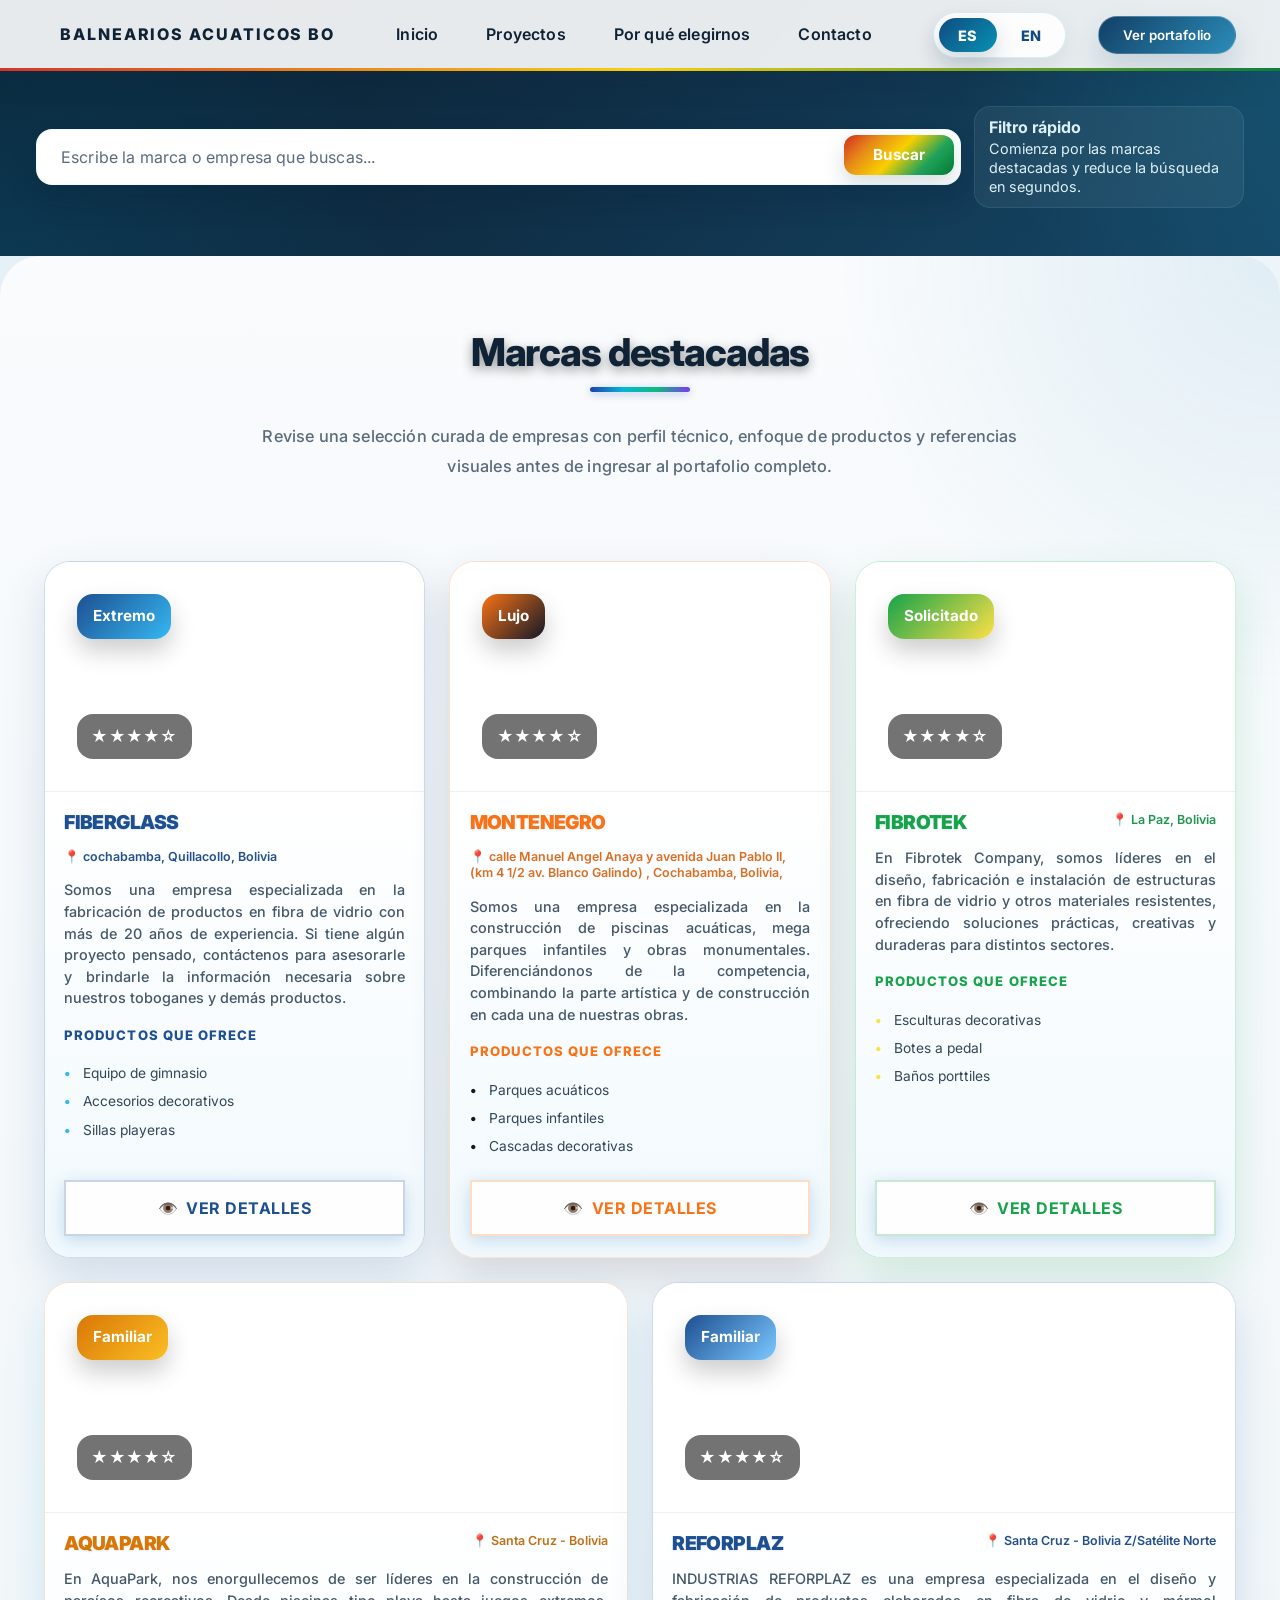
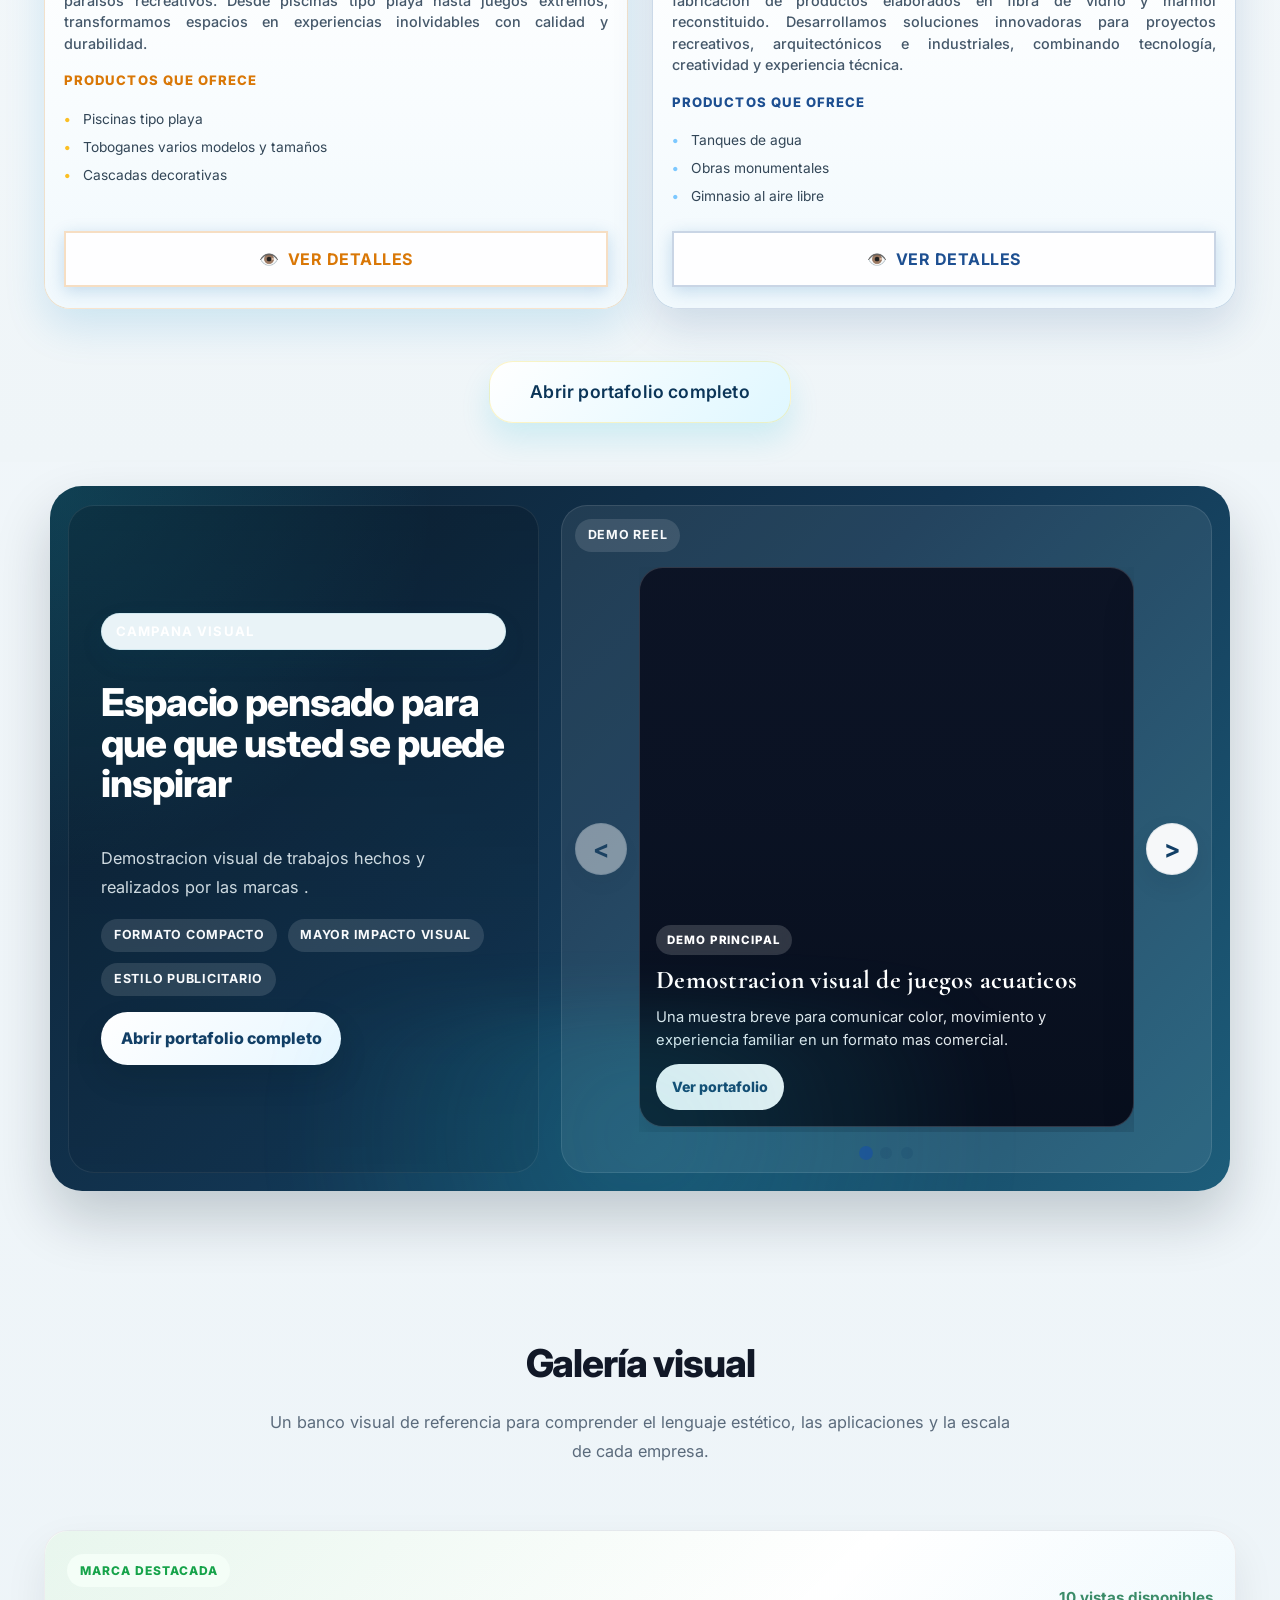
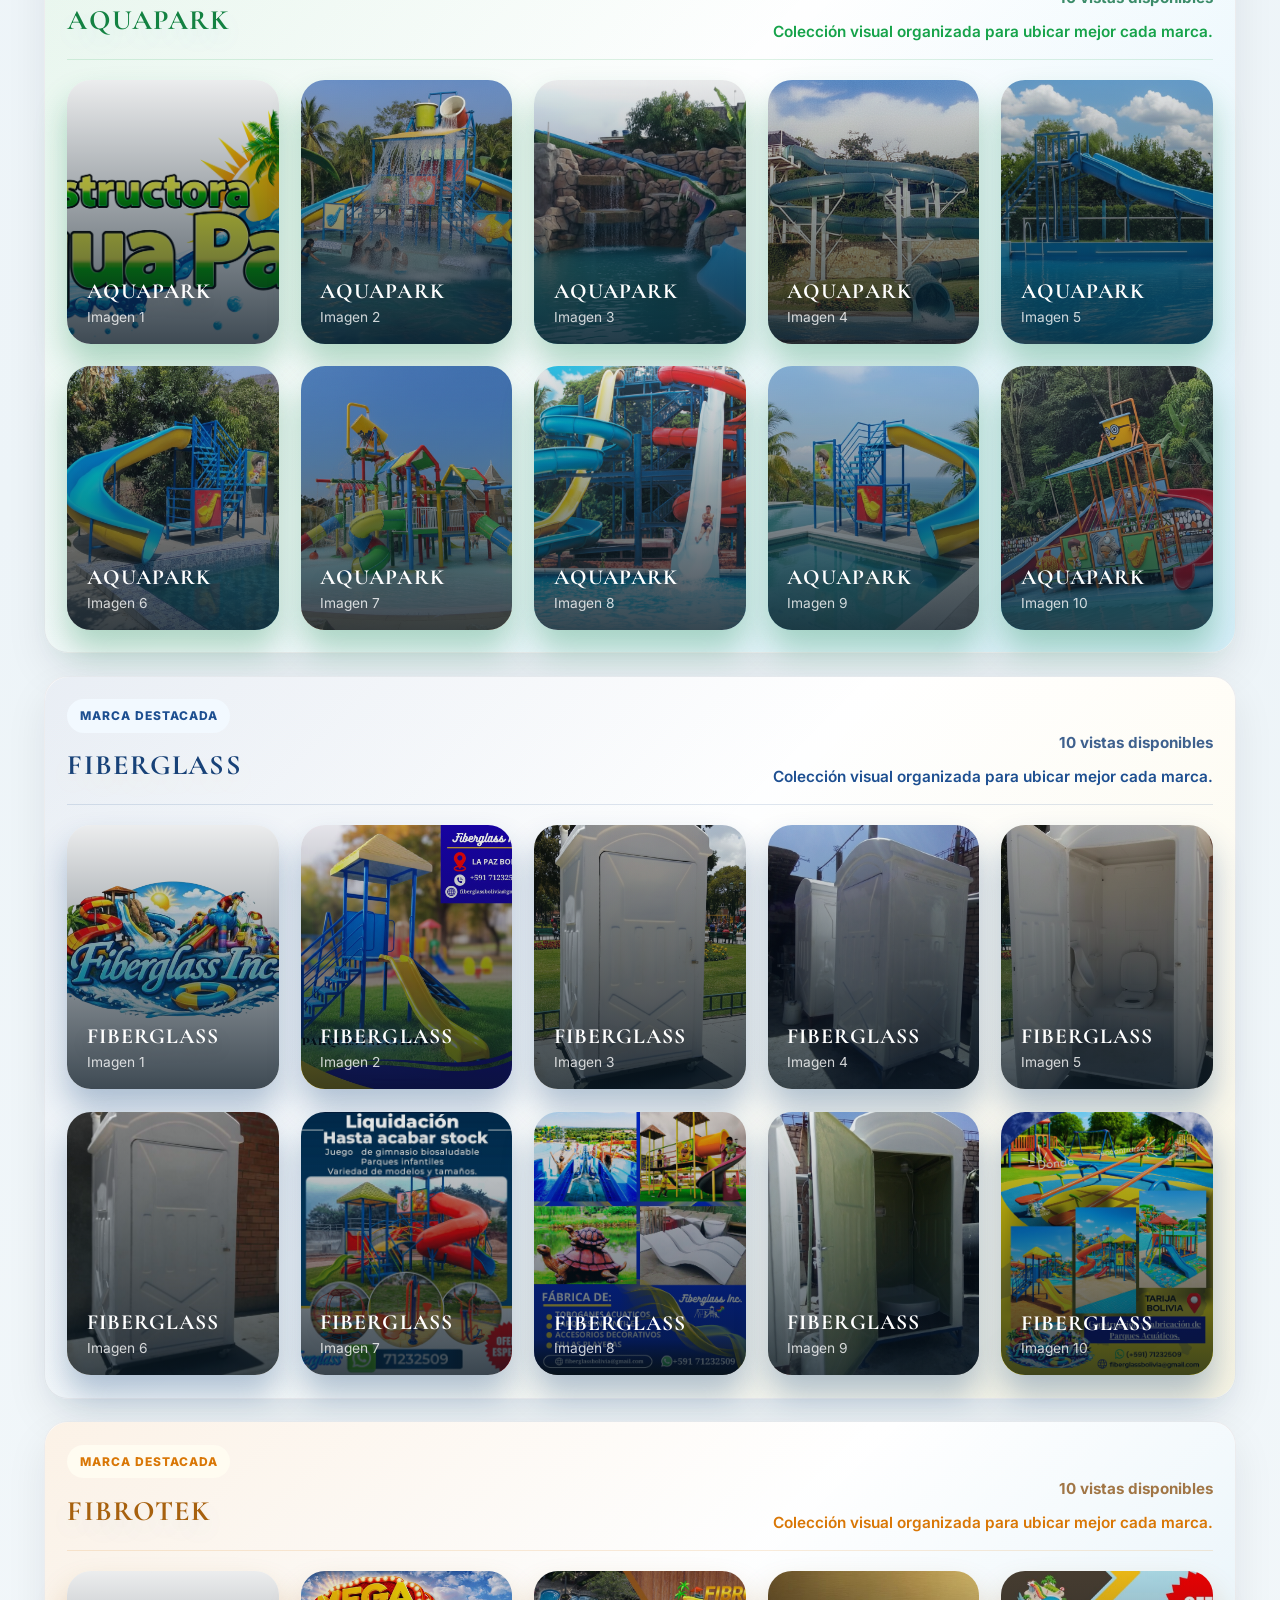
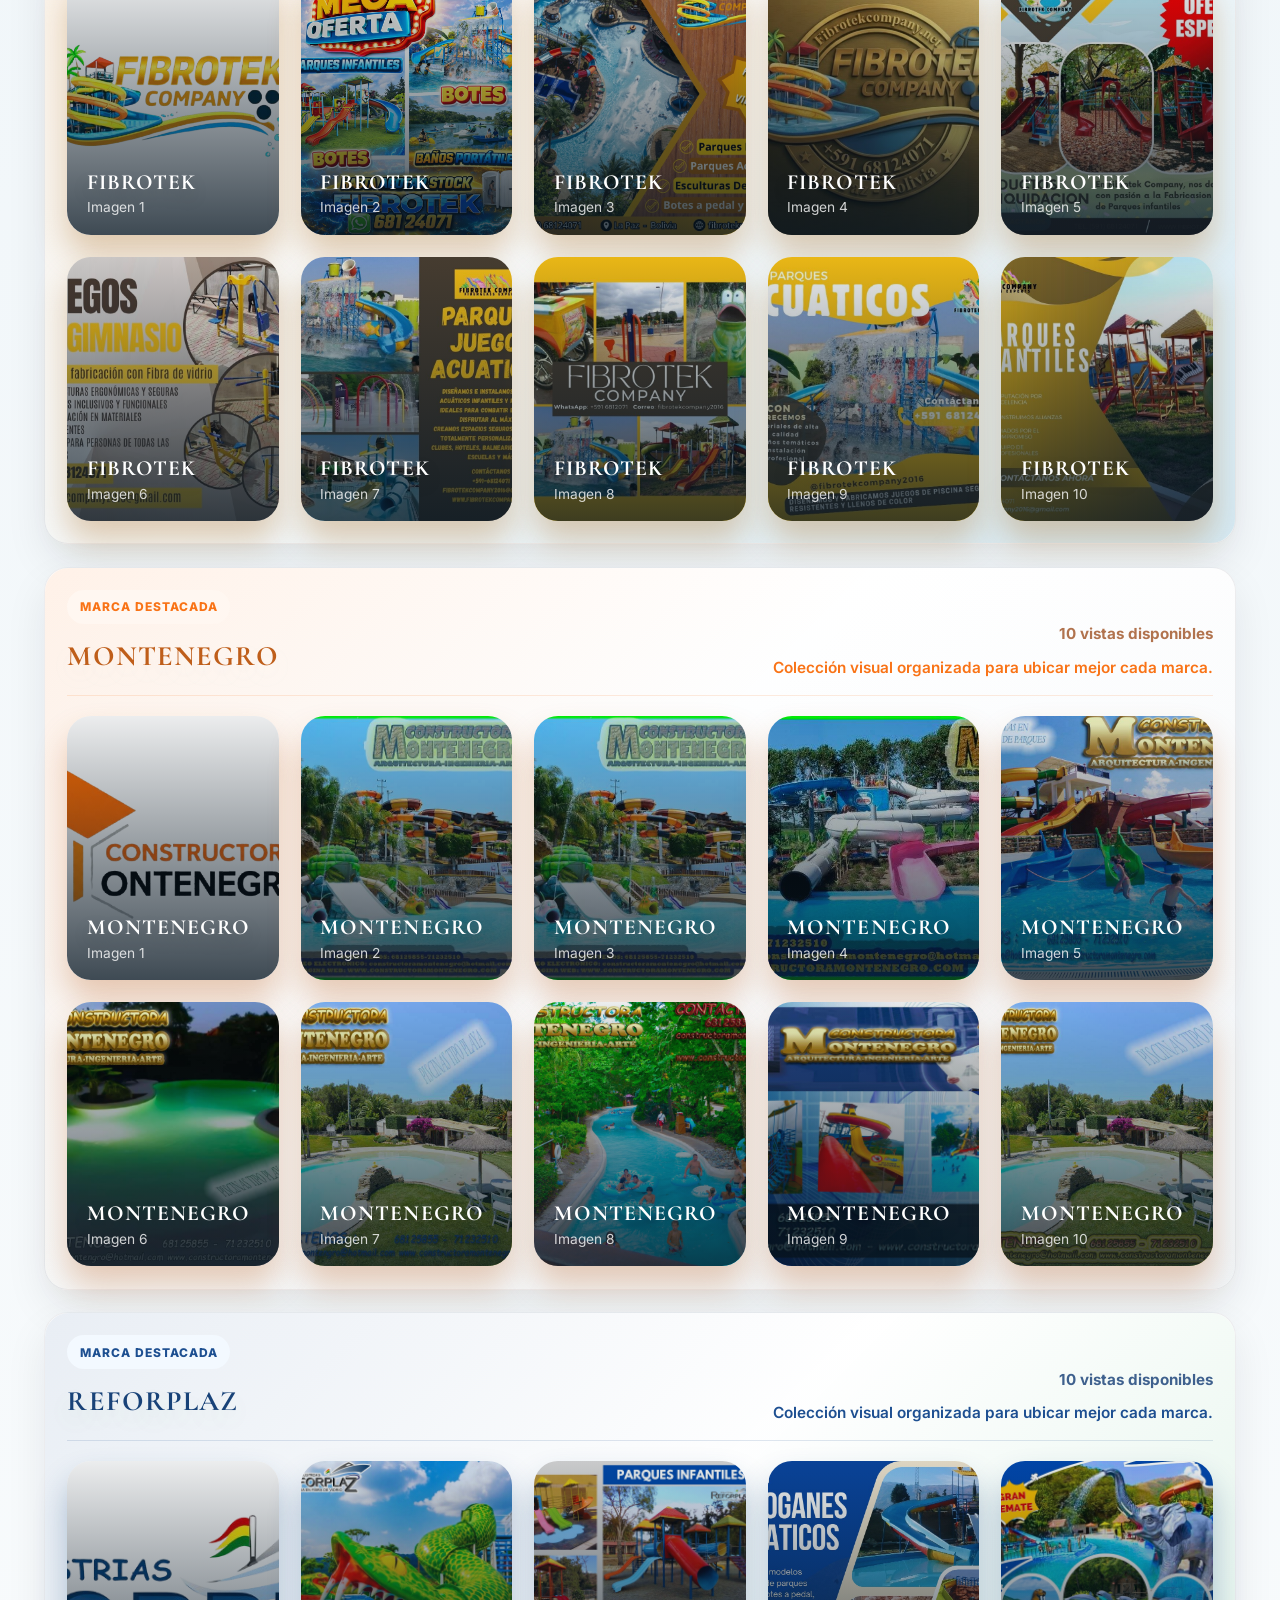
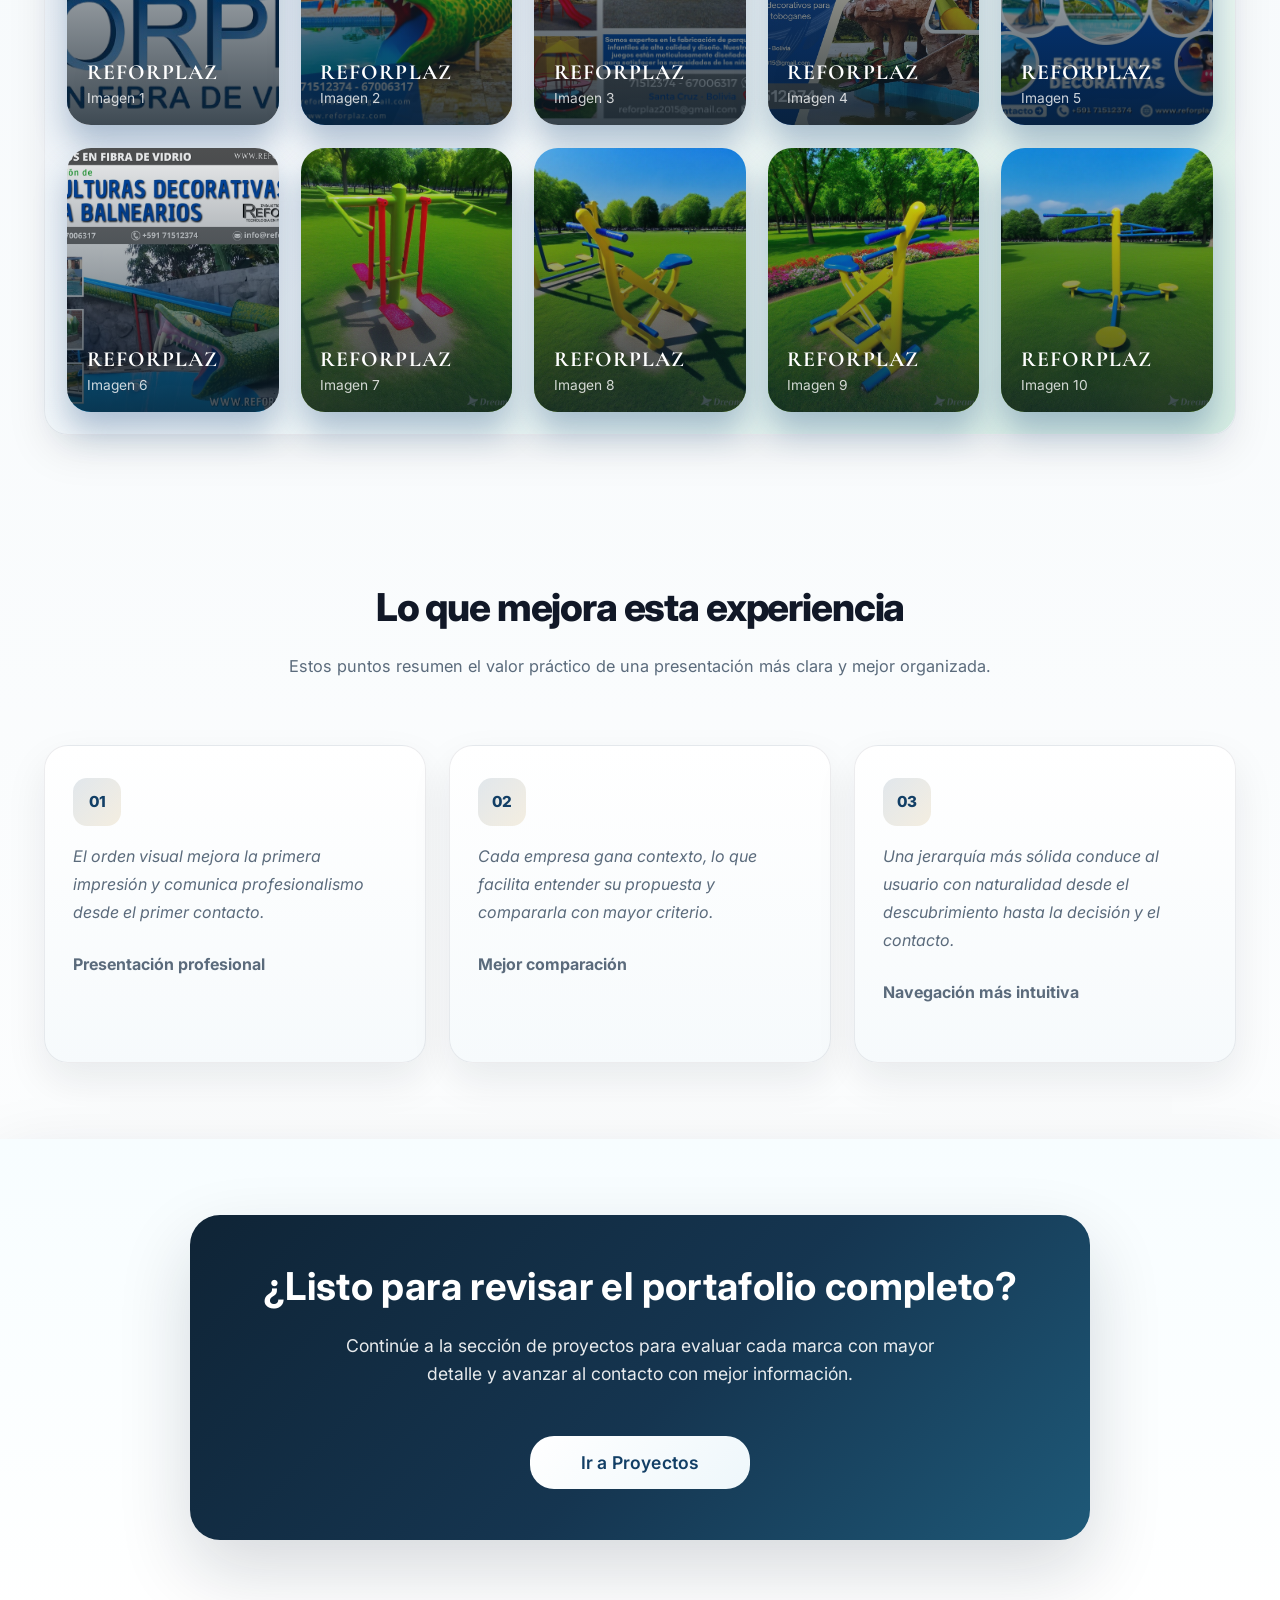
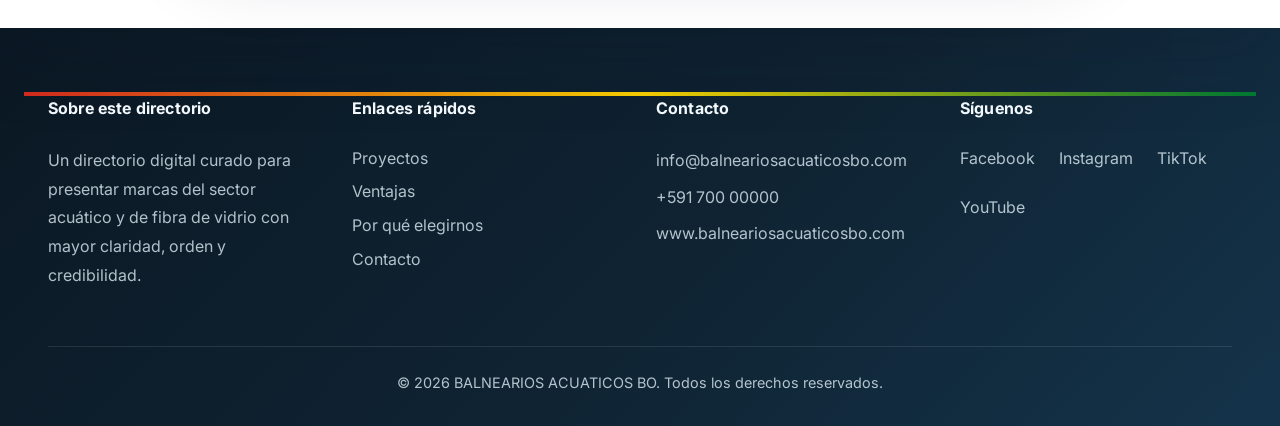
==== index.html @ 36d49a7e "first commit" ====
<!DOCTYPE html>
<html lang="es">
<head>
    <meta charset="UTF-8">
    <meta name="viewport" content="width=device-width, initial-scale=1.0">
    <meta name="description" content="Directorio profesional de marcas y proyectos del sector acuático y de fibra de vidrio en Bolivia.">
    <meta name="keywords" content="balnearios, fibra de vidrio, proyectos acuáticos, marcas, empresas, Bolivia">
    <meta property="og:title" content="BALNEARIOS ACUATICOS BO - Directorio de Marcas">
    <meta property="og:description" content="Una vitrina clara y profesional para revisar empresas, comparar especialidades y evaluar proyectos.">
    <title>BALNEARIOS ACUATICOS BO - Directorio de Marcas</title>
    <link rel="preconnect" href="https://fonts.googleapis.com">
    <link rel="preconnect" href="https://fonts.gstatic.com" crossorigin>
    <link href="https://fonts.googleapis.com/css2?family=Inter:wght@400;500;600;700;800&family=Cormorant+Garamond:wght@600;700&display=swap" rel="stylesheet">
    <link rel="stylesheet" href="css/styles.css">
</head>
<body class="home-page">
    <header class="navbar" id="navbar">
        <div class="container">
            <div class="navbar-content">
                <div class="logo">
                    <span class="logo-icon"></span>
                    <span class="logo-text">BALNEARIOS ACUATICOS BO</span>
                </div>

                <nav class="nav-menu" id="navMenu">
                    <a href="index.html" class="nav-link active" data-en="Home" data-es="Inicio">Inicio</a>
                    <a href="html/proyectos.html" class="nav-link" data-en="Projects" data-es="Proyectos">Proyectos</a>
                    <a href="html/por-que-visitar.html" class="nav-link" data-en="Why Choose Us" data-es="Por qué elegirnos">Por qué elegirnos</a>
                    <a href="html/contacto.html" class="nav-link" data-en="Contact" data-es="Contacto">Contacto</a>
                </nav>

                <div class="nav-actions">
                    <div class="language-selector language-selector-simple" id="languageSelector" aria-label="Selector de idioma">
                        <button class="lang-option active" type="button" data-lang="es" data-label="Español">ES</button>
                        <button class="lang-option" type="button" data-lang="en" data-label="English">EN</button>
                    </div>
                    <button class="btn-book-nav" data-nav-target="html/proyectos.html" data-en="View Portfolio" data-es="Ver portafolio">Ver portafolio</button>
                    <button class="hamburger" id="hamburger" aria-label="Abrir menú">
                        <span></span>
                        <span></span>
                        <span></span>
                    </button>
                </div>
            </div>
        </div>
    </header>

    <section class="hero hostinger-home-hero" id="home">
        <div class="container">
            <div class="hero-search-bar-wrap">
                <div class="search-container hero-search hero-search-main">
                    <div class="search-wrapper">
                        <input type="text" id="searchInput" class="search-input" placeholder="Escribe la marca o empresa que buscas..." data-en-placeholder="Search by brand or company..." data-es-placeholder="Escribe la marca o empresa que buscas...">
                        <button class="search-btn" id="searchBtn">Buscar</button>
                    </div>
                    <div class="search-suggestions" id="searchSuggestions"></div>
                </div>
                <div class="hero-search-side-note">
                    <strong data-en="Quick filter" data-es="Filtro rápido">Filtro rápido</strong>
                    <span data-en="Start from the featured brands and narrow the search in seconds." data-es="Comienza por las marcas destacadas y reduce la búsqueda en segundos.">Comienza por las marcas destacadas y reduce la búsqueda en segundos.</span>
                </div>
            </div>

            <div class="hero-stage">
                <div class="hero-stage-image" aria-hidden="true">
                    <img src="img/fondo2.png" alt="" class="hero-stage-photo">
                </div>
                <div class="hero-stage-overlay"></div>
                <div class="hero-stage-content">
                    <h1 class="hero-title" data-en="Leading brands for aquatic projects and fiberglass solutions" data-es="Marcas líderes para proyectos acuáticos y soluciones en fibra de vidrio">
                        Marcas líderes para proyectos acuáticos y soluciones en fibra de vidrio
                    </h1>

                    <div class="hero-buttons">
                        <button class="btn btn-primary" id="exploreBtn" data-en="Explore Featured Brands" data-es="Explorar marcas destacadas">Explorar marcas destacadas</button>
                        <a href="html/proyectos.html" class="btn btn-secondary hero-secondary-btn" data-en="View Full Portfolio" data-es="Ver portafolio completo">Ver portafolio completo</a>
                    </div>

                    <div class="hero-metrics">
                        <div class="hero-metric">
                            <span class="hero-metric-value">5</span>
                            <span class="hero-metric-label" data-en="Featured brands" data-es="Marcas destacadas">Marcas destacadas</span>
                        </div>
                        <div class="hero-metric">
                            <span class="hero-metric-value">30+</span>
                            <span class="hero-metric-label" data-en="Years of experience" data-es="Años de experiencia">Años de experiencia</span>
                        </div>
                        <div class="hero-metric">
                            <span class="hero-metric-value">40+</span>
                            <span class="hero-metric-label" data-en="Countries served" data-es="Países atendidos">Países atendidos</span>
                        </div>
                    </div>
                </div>
            </div>
        </div>
    </section>

    <section class="featured-brands-preview-section" id="brandPreview">
        <div class="container">
            <div class="featured-brands-title">
                <h3 data-en="Featured Brands" data-es="Marcas destacadas">Marcas destacadas</h3>
                <p class="featured-brands-subtitle" data-en="Review a curated selection of companies with technical profiles, product focus and visual references before entering the full portfolio." data-es="Revise una selección curada de empresas con perfil técnico, enfoque de productos y referencias visuales antes de ingresar al portafolio completo.">
                    Revise una selección curada de empresas con perfil técnico, enfoque de productos y referencias visuales antes de ingresar al portafolio completo.
                </p>
            </div>
            <div class="featured-brands-preview-grid" id="featuredBrandsPreview"></div>
            <div class="preview-cta-wrapper">
                <a href="html/proyectos.html" class="btn btn-primary btn-large" data-en="Open Full Portfolio" data-es="Abrir portafolio completo">Abrir portafolio completo</a>
            </div>
        </div>
    </section>

    <section class="home-transition-section">
        <div class="container">
            <div class="home-transition-card">
                <p class="section-kicker" data-en="Next step" data-es="Siguiente paso">Siguiente paso</p>
                <h2 class="section-title" data-en="The complete detail lives in the Projects section" data-es="El detalle completo está en la sección Proyectos">El detalle completo está en la sección Proyectos</h2>
                <p class="section-subtitle" data-en="The homepage offers a quick executive overview. For technical depth, product comparison and full visual review, continue to the complete projects section." data-es="La página de inicio ofrece una vista ejecutiva y rápida. Para profundizar en aspectos técnicos, comparar productos y revisar todo el material visual, continúe a la sección completa de proyectos.">
                    La página de inicio ofrece una vista ejecutiva y rápida. Para profundizar en aspectos técnicos, comparar productos y revisar todo el material visual, continúe a la sección completa de proyectos.
                </p>
                <a href="html/proyectos.html" class="btn btn-primary btn-large" data-en="Go to Projects" data-es="Ir a Proyectos">Ir a Proyectos</a>
            </div>
        </div>
    </section>

    

    <section class="gallery-section">
        <div class="container">
            <div class="section-header">
                <h2 class="section-title" data-en="Visual Gallery" data-es="Galería visual">Galería visual</h2>
                <p class="section-subtitle" data-en="A visual reference bank to understand the aesthetic language, applications and scale of each company." data-es="Un banco visual de referencia para comprender el lenguaje estético, las aplicaciones y la escala de cada empresa.">
                    Un banco visual de referencia para comprender el lenguaje estético, las aplicaciones y la escala de cada empresa.
                </p>
            </div>

            <div class="gallery-grid" id="galleryGrid"></div>
        </div>
    </section>

    <section class="testimonials">
        <div class="container">
            <div class="section-header">
                <h2 class="section-title" data-en="What this experience improves" data-es="Lo que mejora esta experiencia">Lo que mejora esta experiencia</h2>
                <p class="section-subtitle" data-en="These points summarize the practical value of a clearer and better organized presentation." data-es="Estos puntos resumen el valor práctico de una presentación más clara y mejor organizada.">
                    Estos puntos resumen el valor práctico de una presentación más clara y mejor organizada.
                </p>
            </div>

            <div class="testimonials-grid">
                <div class="testimonial-card">
                    <div class="rating">01</div>
                    <p data-en="The visual order improves first impressions and communicates professionalism from the first interaction." data-es="El orden visual mejora la primera impresión y comunica profesionalismo desde el primer contacto.">
                        El orden visual mejora la primera impresión y comunica profesionalismo desde el primer contacto.
                    </p>
                    <p class="testimonial-author" data-en="Professional presentation" data-es="Presentación profesional">Presentación profesional</p>
                </div>

                <div class="testimonial-card">
                    <div class="rating">02</div>
                    <p data-en="Each company gains context, making its offer easier to understand and compare." data-es="Cada empresa gana contexto, lo que facilita entender su propuesta y compararla con mayor criterio.">
                        Cada empresa gana contexto, lo que facilita entender su propuesta y compararla con mayor criterio.
                    </p>
                    <p class="testimonial-author" data-en="Better comparison" data-es="Mejor comparación">Mejor comparación</p>
                </div>

                <div class="testimonial-card">
                    <div class="rating">03</div>
                    <p data-en="A stronger hierarchy guides the user naturally from discovery to decision and contact." data-es="Una jerarquía más sólida conduce al usuario con naturalidad desde el descubrimiento hasta la decisión y el contacto.">
                        Una jerarquía más sólida conduce al usuario con naturalidad desde el descubrimiento hasta la decisión y el contacto.
                    </p>
                    <p class="testimonial-author" data-en="More intuitive navigation" data-es="Navegación más intuitiva">Navegación más intuitiva</p>
                </div>
            </div>
        </div>
    </section>

    <section class="cta-section">
        <div class="container">
            <div class="cta-content">
                <h2 data-en="Ready to review the full portfolio?" data-es="¿Listo para revisar el portafolio completo?">¿Listo para revisar el portafolio completo?</h2>
                <p data-en="Continue to the projects section to evaluate each brand in more detail and move toward contact with better information." data-es="Continúe a la sección de proyectos para evaluar cada marca con mayor detalle y avanzar al contacto con mejor información.">
                    Continúe a la sección de proyectos para evaluar cada marca con mayor detalle y avanzar al contacto con mejor información.
                </p>
                <button class="btn btn-large" id="ctaBookBtn" data-nav-target="html/proyectos.html" data-en="Go To Projects" data-es="Ir a Proyectos">Ir a Proyectos</button>
            </div>
        </div>
    </section>

    <footer class="footer" id="contact">
        <div class="container">
            <div class="footer-grid">
                <div class="footer-section">
                    <h4 class="footer-title" data-en="About This Directory" data-es="Sobre este directorio">Sobre este directorio</h4>
                    <p data-en="A curated digital directory focused on presenting aquatic and fiberglass brands with greater clarity, order and credibility." data-es="Un directorio digital curado para presentar marcas del sector acuático y de fibra de vidrio con mayor claridad, orden y credibilidad.">
                        Un directorio digital curado para presentar marcas del sector acuático y de fibra de vidrio con mayor claridad, orden y credibilidad.
                    </p>
                </div>

                <div class="footer-section">
                    <h4 class="footer-title" data-en="Quick Links" data-es="Enlaces rápidos">Enlaces rápidos</h4>
                    <ul class="footer-links">
                        <li><a href="html/proyectos.html">Proyectos</a></li>
                        <li><a href="#features">Ventajas</a></li>
                        <li><a href="html/por-que-visitar.html">Por qué elegirnos</a></li>
                        <li><a href="html/contacto.html">Contacto</a></li>
                    </ul>
                </div>

                <div class="footer-section">
                    <h4 class="footer-title" data-en="Contact" data-es="Contacto">Contacto</h4>
                    <p>info@balneariosacuaticosbo.com</p>
                    <p>+591 700 00000</p>
                    <p>www.balneariosacuaticosbo.com</p>
                </div>

                <div class="footer-section">
                    <h4 class="footer-title" data-en="Follow Us" data-es="Síguenos">Síguenos</h4>
                    <div class="social-links">
                        <a href="#" class="social-link">Facebook</a>
                        <a href="#" class="social-link">Instagram</a>
                        <a href="#" class="social-link">TikTok</a>
                        <a href="#" class="social-link">YouTube</a>
                    </div>
                </div>
            </div>

            <div class="footer-bottom">
                <p data-en="© 2026 BALNEARIOS ACUATICOS BO. All rights reserved." data-es="© 2026 BALNEARIOS ACUATICOS BO. Todos los derechos reservados.">© 2026 BALNEARIOS ACUATICOS BO. Todos los derechos reservados.</p>
            </div>
        </div>
    </footer>

    <div class="modal" id="parkModal">
        <div class="modal-content">
            <button class="modal-close" id="modalClose">&times;</button>
            <div class="modal-body" id="modalBody"></div>
        </div>
    </div>

    <div class="modal" id="bookingModal">
        <div class="modal-content modal-booking">
            <button class="modal-close" id="bookingClose">&times;</button>
            <div class="booking-form-wrapper">
                <h2 data-en="Book Your Adventure" data-es="Reserva Tu Visita">Reserva Tu Visita</h2>
                <form id="bookingForm" class="booking-form">
                    <div class="form-group">
                        <label data-en="Full Name" data-es="Nombre Completo">Nombre Completo</label>
                        <input type="text" id="guestName" required>
                    </div>

                    <div class="form-group">
                        <label data-en="Email" data-es="Correo Electrónico">Correo Electrónico</label>
                        <input type="email" id="guestEmail" required>
                    </div>

                    <div class="form-row">
                        <div class="form-group">
                            <label data-en="Date" data-es="Fecha">Fecha</label>
                            <input type="date" id="visitDate" required>
                        </div>

                        <div class="form-group">
                            <label data-en="Park" data-es="Proyectos">Proyectos</label>
                            <select id="parkSelect" required>
                                <option value="">Selecciona un proyecto</option>
                            </select>
                        </div>
                    </div>

                    <div class="form-row">
                        <div class="form-group">
                            <label data-en="Adults" data-es="Adultos">Adultos</label>
                            <input type="number" id="adultsCount" value="1" min="1" required>
                        </div>

                        <div class="form-group">
                            <label data-en="Children" data-es="Niños">Niños</label>
                            <input type="number" id="childrenCount" value="0" min="0" required>
                        </div>
                    </div>

                    <div class="form-group">
                        <label data-en="Package" data-es="Paquete">Paquete</label>
                        <select id="packageSelect" required>
                            <option value="standard">Estándar - $29.99</option>
                            <option value="premium">Premium - $49.99</option>
                            <option value="vip">VIP - $79.99</option>
                        </select>
                    </div>

                    <div class="booking-summary">
                        <p data-en="Estimated Total:" data-es="Total Estimado:">Total Estimado:</p>
                        <p class="total-price" id="totalPrice">$0.00</p>
                    </div>

                    <button type="submit" class="btn btn-primary btn-full" data-en="Confirm Booking" data-es="Confirmar Reserva">
                        Confirmar Reserva
                    </button>
                </form>
            </div>
        </div>
    </div>

    <div class="modal" id="imageModal">
        <div class="modal-image-content">
            <button class="modal-close" id="imageClose">&times;</button>
            <img id="modalImage" src="" alt="">
            <div class="image-nav">
                <button class="image-prev" id="imagePrev">&lt;</button>
                <button class="image-next" id="imageNext">&gt;</button>
            </div>
        </div>
    </div>

    <div class="modal" id="successModal">
        <div class="modal-content modal-success">
            <div class="success-icon">OK</div>
            <h2 data-en="Booking Confirmed!" data-es="¡Reserva Confirmada!">¡Reserva Confirmada!</h2>
            <p data-en="Check your email for confirmation details. Your adventure awaits!" data-es="Verifica tu correo para los detalles. Tu aventura te espera.">
                Verifica tu correo para los detalles. Tu aventura te espera.
            </p>
            <button class="btn btn-primary" id="successClose" data-en="Close" data-es="Cerrar">Cerrar</button>
        </div>
    </div>

    <script src="js/script.js"></script>
</body>
</html>
---- css/styles.css ----
/* ============================================
   PREMIUMAQUA - PROFESSIONAL WATER PARKS
   Elegant, International, Modern Design
   ============================================ */

/* Reset and Base Variables */
* {
    margin: 0;
    padding: 0;
    box-sizing: border-box;
}

:root {
    --font-body: 'Manrope', -apple-system, BlinkMacSystemFont, 'Segoe UI', sans-serif;
    --font-display: 'Cormorant Garamond', Georgia, serif;
    --font-ui: 'Manrope', -apple-system, BlinkMacSystemFont, 'Segoe UI', sans-serif;

    /* Primary Colors - Harmonious & Vibrant Aquatic Theme */
    --color-primary: #1e40af;       /* Deep Ocean Blue */
    --color-secondary: #06b6d4;     /* Bright Turquoise */
    --color-accent: #0891b2;        /* Ocean Teal */
    --color-coral: #f59e0b;         /* Warm Coral */
    --color-gold: #fbbf24;          /* Sunny Gold */
    --color-emerald: #10b981;       /* Sea Green */
    --color-purple: #7c3aed;        /* Ocean Purple */
    --color-pink: #ec4899;          /* Coral Pink */
    --color-teal: #14b8a6;          /* Aqua Teal */
    --color-orange: #ea580c;        /* Vibrant Orange */
    --color-indigo: #4338ca;        /* Deep Indigo */
    --color-lime: #65a30d;          /* Fresh Lime */
    
    /* Neutral Colors */
    --color-dark: #0f172a;
    --color-light: #1a2f44;
    --color-text: #1e293b;
    --color-text-light: #64748b;
    --color-border: #305280;
    --color-white: #ffffff;
    
    /* Neutral Colors */
    --color-dark: #0f172a;
    --color-light: #5582af;
    --color-text: #1e293b;
    --color-text-light: #64748b;
    --color-border: #e2e8f0;
    --color-white: #ffffff;
    
    /* Neutral Colors */
    --color-dark: #0a1428;
    --color-light: #fefefe;
    --color-text: #1a1a1a;
    --color-text-light: #6c757d;
    --color-border: #e0e0e0;
    --color-white: #ffffff;
    
    /* Neutral Colors */
    --color-dark: #0a1428;
    --color-light: #f8f9fa;
    --color-text: #857c7c;
    --color-text-light: #6c757d;
    --color-border: #e0e0e0;
    --color-white: #ffffff;
    
    /* Spacing */
    --spacing-xs: 0.5rem;
    --spacing-sm: 1rem;
    --spacing-md: 1.5rem;
    --spacing-lg: 2rem;
    --spacing-xl: 3rem;
    --spacing-2xl: 4rem;
    --spacing-3xl: 5rem;
    --spacing-4xl: 6rem;
    
    /* Transitions */
    --transition-fast: 0.2s ease;
    --transition-base: 0.3s ease;
    --transition-slow: 0.5s ease;
    
    /* Shadows */
    --shadow-sm: 0 2px 8px rgba(0, 0, 0, 0.08);
    --shadow-md: 0 4px 16px rgba(0, 0, 0, 0.12);
    --shadow-lg: 0 8px 32px rgba(0, 0, 0, 0.15);
    --shadow-xl: 0 12px 48px rgba(0, 0, 0, 0.18);
    
    /* Border Radius */
    --radius-sm: 6px;
    --radius-md: 12px;
    --radius-lg: 16px;
}

html {
    scroll-behavior: smooth;
}

body {
    font-family: var(--font-body);
    background-color: var(--color-white);
    color: var(--color-text);
    line-height: 1.6;
    overflow-x: hidden;
}

/* ============================================
   UTILITY CLASSES
   ============================================ */

.container {
    max-width: 1200px;
    margin: 0 auto;
    padding: 0 var(--spacing-md);
}

.section-header {
    text-align: center;
    margin-bottom: var(--spacing-2xl);
}

.section-title {
    font-family: var(--font-display);
    font-size: 2.5rem;
    font-weight: 700;
    background: linear-gradient(135deg, #1e40af, #06b6d4, #10b981);
    -webkit-background-clip: text;
    -webkit-text-fill-color: transparent;
    background-clip: text;
    margin-bottom: var(--spacing-md);
    letter-spacing: -0.5px;
}

.section-subtitle {
    font-size: 1.1rem;
    color: var(--color-text-light);
    max-width: 600px;
    margin: 0 auto;
}

/* Button Styles */
.btn {
    display: inline-block;
    padding: var(--spacing-sm) var(--spacing-lg);
    border: none;
    border-radius: var(--radius-md);
    font-family: inherit;
    font-size: 1rem;
    font-weight: 600;
    cursor: pointer;
    transition: all var(--transition-base);
    text-decoration: none;
    text-align: center;
    letter-spacing: 0.3px;
}

.btn-primary {
    background: linear-gradient(135deg, var(--brand-primary, var(--color-primary)) 0%, var(--brand-secondary, var(--color-secondary)) 100%);
    color: var(--color-white);
    box-shadow: 0 4px 16px rgba(30, 64, 175, 0.3);
    padding: 0.75rem 1.5rem;
    transition: all 0.4s cubic-bezier(0.4, 0, 0.2, 1);
    position: relative;
    overflow: hidden;
}

.btn-primary::after {
    content: '';
    position: absolute;
    top: 50%;
    left: 50%;
    width: 0;
    height: 0;
    border-radius: 50%;
    background: rgba(255, 255, 255, 0.1);
    transform: translate(-50%, -50%);
    transition: width 0.6s, height 0.6s;
}

.btn-primary:hover::after {
    width: 300px;
    height: 300px;
}

.btn-primary:hover {
    transform: translateY(-4px) scale(1.02);
    box-shadow: 0 12px 32px rgba(30, 64, 175, 0.4);
}

.btn-secondary {
    background: var(--color-white);
    color: var(--color-primary);
    border: 2px solid var(--color-primary);
}

.btn-secondary:hover {
    background: var(--color-primary);
    color: var(--color-white);
}

.btn-full {
    width: 100%;
}

.btn-large {
    padding: 1rem 2.5rem;
    font-size: 1.1rem;
}

/* ============================================
   NAVBAR
   ============================================ */

.navbar {
    position: fixed;
    top: 0;
    left: 0;
    right: 0;
    background: linear-gradient(90deg, #ffffff 0%, #f0f9ff 50%, #ffffff 100%);
    box-shadow: 0 2px 12px rgba(30, 64, 175, 0.12), 0 0 40px rgba(6, 182, 212, 0.08);
    z-index: 1000;
    transition: all var(--transition-base);
    border-bottom: 2px solid rgba(6, 182, 212, 0.2);
}

.navbar.scrolled {
    box-shadow: 0 4px 16px rgba(30, 64, 175, 0.15), 0 0 40px rgba(6, 182, 212, 0.12);
    background: linear-gradient(90deg, #ffffff 0%, #e8f7ff 50%, #ffffff 100%);
}

.container {
    max-width: 1400px;
}

.navbar-content {
    display: flex;
    align-items: center;
    justify-content: space-between;
    padding: var(--spacing-sm) 0;
    height: 70px;
}

.logo {
    display: flex;
    align-items: center;
    gap: var(--spacing-sm);
    cursor: pointer;
    transition: transform var(--transition-base);
}

.logo:hover {
    transform: scale(1.05);
}

.logo-icon {
    font-size: 2rem;
}

.logo-text {
    font-family: 'Playfair Display', serif;
    font-size: 1.5rem;
    font-weight: 700;
    background: linear-gradient(135deg, var(--color-primary), var(--color-secondary), var(--color-coral));
    -webkit-background-clip: text;
    -webkit-text-fill-color: transparent;
    background-clip: text;
    letter-spacing: -0.5px;
}

.nav-menu {
    display: flex;
    gap: var(--spacing-xl);
    align-items: center;
}

.nav-projects-dropdown {
    position: relative;
}

.nav-link {
    color: var(--color-text);
    text-decoration: none;
    font-weight: 500;
    transition: all var(--transition-base);
    position: relative;
}

.nav-link:after {
    content: '';
    position: absolute;
    bottom: -4px;
    left: 0;
    width: 0;
    height: 2px;
    background: linear-gradient(90deg, var(--color-primary), var(--color-secondary));
    transition: width var(--transition-base);
}

.nav-link:hover {
    color: var(--color-primary);
}

.nav-link:hover:after {
    width: 100%;
}

.nav-projects-toggle {
    border: 0;
    background: transparent;
    cursor: pointer;
    font: inherit;
}

.nav-projects-menu {
    position: absolute;
    top: calc(100% + 18px);
    left: 50%;
    z-index: 1200;
    width: min(1120px, calc(100vw - 48px));
    opacity: 0;
    visibility: hidden;
    pointer-events: none;
    transform: translateX(-50%) translateY(10px);
    transition: opacity 0.2s ease, transform 0.2s ease, visibility 0.2s ease;
}

.nav-projects-dropdown.open .nav-projects-menu {
    opacity: 1;
    visibility: visible;
    pointer-events: auto;
    transform: translateX(-50%) translateY(0);
}

.nav-actions {
    display: flex;
    align-items: center;
    gap: var(--spacing-lg);
}

.language-selector {
    position: relative;
}

.language-toggle {
    display: flex;
    align-items: center;
    gap: 0.5rem;
    background: var(--color-light);
    border: 1px solid var(--color-border);
    padding: 0.6rem 1rem;
    border-radius: var(--radius-md);
    cursor: pointer;
    font-weight: 600;
    font-size: 0.9rem;
    color: var(--color-primary);
    transition: all var(--transition-base);
    min-width: 110px;
    justify-content: space-between;
}

.language-toggle:hover {
    background: var(--color-white);
    border-color: var(--color-primary);
    box-shadow: var(--shadow-sm);
}

.language-toggle.active {
    background: var(--color-white);
    border-color: var(--color-secondary);
    box-shadow: 0 0 0 2px rgba(0, 168, 232, 0.1);
}

.lang-icon {
    font-size: 1.1rem;
}

.lang-label {
    font-weight: 700;
    min-width: 35px;
}

.lang-arrow {
    font-size: 0.7rem;
    transition: transform var(--transition-base);
}

.language-toggle.active .lang-arrow {
    transform: rotate(180deg);
}

/* Language Menu Dropdown */
.language-menu {
    position: absolute;
    top: 100%;
    right: 0;
    background: var(--color-white);
    border: 1px solid var(--color-border);
    border-radius: var(--radius-md);
    margin-top: 8px;
    box-shadow: var(--shadow-lg);
    min-width: 200px;
    z-index: 1000;
    display: none;
    flex-direction: column;
    overflow: hidden;
    animation: slideDownMenu var(--transition-base);
}

.language-menu.active {
    display: flex;
}

@keyframes slideDownMenu {
    from {
        opacity: 0;
        transform: translateY(-8px);
    }
    to {
        opacity: 1;
        transform: translateY(0);
    }
}

.lang-option {
    display: flex;
    align-items: center;
    gap: 0.75rem;
    padding: 0.75rem 1.25rem;
    border: none;
    background: transparent;
    cursor: pointer;
    text-align: left;
    transition: all var(--transition-base);
    font-family: inherit;
    font-size: 0.95rem;
}

.lang-option:hover {
    background: var(--color-light);
    padding-left: 1.5rem;
}

.lang-option.active {
    background: rgba(0, 97, 168, 0.08);
    color: var(--color-primary);
    font-weight: 600;
    border-left: 3px solid var(--color-primary);
    padding-left: 1.15rem;
}

.flag {
    font-size: 1.2rem;
    flex-shrink: 0;
}

.lang-name {
    flex: 1;
}

.btn-book-nav {
    background: linear-gradient(135deg, var(--color-primary), var(--color-secondary));
    color: var(--color-white);
    padding: 0.6rem 1.5rem;
    border: none;
    border-radius: var(--radius-md);
    font-weight: 600;
    cursor: pointer;
    transition: all var(--transition-base);
    box-shadow: 0 2px 8px rgba(0, 97, 168, 0.2);
}

.btn-book-nav:hover {
    transform: translateY(-2px);
    box-shadow: 0 4px 16px rgba(0, 97, 168, 0.3);
}

.hamburger {
    display: none;
    flex-direction: column;
    gap: 5px;
    background: none;
    border: none;
    cursor: pointer;
}

.hamburger span {
    width: 25px;
    height: 2px;
    background: var(--color-text);
    transition: all var(--transition-base);
}

/* ============================================
   HERO SECTION
   ============================================ */

.hero {
    padding: 100px var(--spacing-md) var(--spacing-2xl);
    background: linear-gradient(135deg, #ffffff 0%, #f0f9ff 25%, #e8f4ff 50%, #f0f0ff 75%, #ffe8f0 100%);
    position: relative;
    overflow: hidden;
    margin-top: 70px;
    border-bottom: 3px solid transparent;
    border-image: linear-gradient(90deg, #1e40af, #06b6d4, #10b981, #7c3aed, #f59e0b) 1;
}

.hero-background {
    position: absolute;
    top: 0;
    left: 0;
    right: 0;
    bottom: 0;
    opacity: 0.1;
    z-index: 0;
}

.wave {
    position: absolute;
    width: 100%;
    height: 100%;
    background: url('data:img/aquapark.jpg" viewBox="0 0 1200 120"><path d="M0,50 Q300,10 600,50 T1200,50 L1200,120 L0,120 Z" fill="url(%23grad)"/></svg>');
    animation: wave 20s linear infinite;
}

@keyframes wave {
    0% { transform: translateX(0); }
    100% { transform: translateX(100%); }
}

.hero .container {
    position: relative;
    z-index: 1;
}

.hero-content {
    max-width: 700px;
}

.hero-subtitle {
    color: var(--color-secondary);
    font-size: 0.95rem;
    font-weight: 600;
    letter-spacing: 1px;
    text-transform: uppercase;
    margin-bottom: var(--spacing-md);
}

.hero-title {
    font-family: 'Playfair Display', serif;
    font-size: 1.5rem;
    font-weight: 800;
    background: linear-gradient(135deg, #1e40af 0%, #06b6d4 25%, #0891b2 50%, #7c3aed 75%, #f59e0b 100%);
    -webkit-background-clip: text;
    -webkit-text-fill-color: transparent;
    background-clip: text;
    margin-bottom: var(--spacing-lg);
    line-height: 1.2;
    letter-spacing: -1px;
}

.hero-description {
    font-size: 1.1rem;
    color: var(--color-text-light);
    margin-bottom: var(--spacing-xl);
    line-height: 1.8;
}

/* ============================================
   SEARCH BAR - GOOGLE STYLE
   ============================================ */

.search-container {
    margin-bottom: var(--spacing-xl);
    max-width: 600px;
}

.search-wrapper {
    display: flex;
    background: var(--color-white);
    border-radius: 50px;
    padding: 6px 8px;
    box-shadow: 0 4px 16px rgba(0, 0, 0, 0.15);
    transition: all var(--transition-base);
    position: relative;
}

.search-wrapper:hover {
    box-shadow: 0 6px 24px rgba(0, 0, 0, 0.2);
}

.search-wrapper:focus-within {
    box-shadow: 0 6px 24px rgba(0, 0, 0, 0.2);
}

.search-input {
    flex: 1;
    border: none;
    background: transparent;
    font-size: 1rem;
    padding: 12px 16px;
    font-family: inherit;
    outline: none;
    color: var(--color-text);
}

.search-input::placeholder {
    color: var(--color-text-light);
}

.search-btn {
    background: linear-gradient(135deg, var(--color-primary), var(--color-secondary));
    color: white;
    border: none;
    border-radius: 50%;
    width: 44px;
    height: 44px;
    cursor: pointer;
    display: flex;
    align-items: center;
    justify-content: center;
    font-size: 1.2rem;
    transition: all var(--transition-base);
    flex-shrink: 0;
}

.search-btn:hover {
    transform: scale(1.05);
    box-shadow: 0 2px 8px rgba(0, 97, 168, 0.3);
}

.search-btn:active {
    transform: scale(0.95);
}

.search-suggestions {
    position: absolute;
    top: 100%;
    left: 0;
    right: 0;
    background: var(--color-white);
    border-radius: var(--radius-md);
    margin-top: 8px;
    box-shadow: 0 4px 16px rgba(0, 0, 0, 0.12);
    max-height: 400px;
    overflow-y: auto;
    display: none;
    z-index: 100;
}

.search-suggestions.active {
    display: block;
}

.search-suggestion-item {
    padding: var(--spacing-md) var(--spacing-lg);
    cursor: pointer;
    border-bottom: 1px solid var(--color-border);
    transition: all var(--transition-base);
    display: flex;
    align-items: center;
    gap: var(--spacing-md);
}

.search-suggestion-item:last-child {
    border-bottom: none;
}

.search-suggestion-item:hover {
    background: var(--color-light);
    padding-left: var(--spacing-xl);
}

.search-suggestion-icon {
    font-size: 1.2rem;
    flex-shrink: 0;
}

.search-suggestion-text {
    flex: 1;
}

.search-suggestion-name {
    font-weight: 600;
    color: var(--color-primary);
    margin-bottom: 2px;
}

.search-suggestion-type {
    font-size: 0.85rem;
    color: var(--color-text-light);
}

.hero-buttons {
    display: flex;
    gap: var(--spacing-md);
    flex-wrap: wrap;
}

/* ============================================
   EXPLORE SECTION
   ============================================ */

.explore-section {
    padding: var(--spacing-2xl) var(--spacing-md);
    background: var(--color-white);
}

.filter-controls {
    display: flex;
    gap: var(--spacing-md);
    justify-content: center;
    margin-bottom: var(--spacing-2xl);
    flex-wrap: wrap;
}

.filter-btn {
    padding: 0.7rem 1.5rem;
    border: 2px solid var(--color-border);
    background: var(--color-white);
    border-radius: var(--radius-md);
    cursor: pointer;
    font-weight: 600;
    transition: all var(--transition-base);
    color: var(--color-text);
    display: flex;
    align-items: center;
    gap: 0.5rem;
}

.filter-btn:hover {
    border-color: var(--color-secondary);
    color: var(--color-secondary);
}

.filter-btn.active {
    background: linear-gradient(135deg, var(--color-primary), var(--color-secondary));
    color: var(--color-white);
    border-color: transparent;
}

.parks-section {
    margin-bottom: var(--spacing-3xl);
    padding: var(--spacing-3xl) var(--spacing-md);
    background: linear-gradient(180deg, rgba(10, 27, 68, 0.95) 0%, rgba(7, 18, 44, 0.95) 100%);
    border-radius: var(--radius-xl);
    box-shadow: 0 24px 64px rgba(0, 0, 0, 0.18);
}

.parks-grid {
    display: grid;
    grid-template-columns: 1fr;
    gap: calc(var(--spacing-4xl) + 1rem);
    margin-top: var(--spacing-4xl);
    align-items: stretch;
}

.featured-brand-card {
    width: 100%;
    min-height: auto;
    background: linear-gradient(135deg, #ffffff 0%, #f8fbfe 100%);
    border-radius: var(--radius-xl);
    overflow: hidden;
    box-shadow: var(--shadow-xl);
    transition: all 0.6s cubic-bezier(0.34, 1.56, 0.64, 1);
    border: 3px solid transparent;
    background: linear-gradient(135deg, #ffffff 0%, #f8fbfe 100%) padding-box,
                linear-gradient(135deg, var(--color-primary), var(--color-secondary), var(--color-emerald), var(--color-purple)) border-box;
    position: relative;
    transform: translateY(0) scale(1);
    backdrop-filter: blur(10px);
}

.park-card:hover {
    transform: translateY(-8px);
    box-shadow: var(--shadow-lg);
}

.park-image {
    width: 100%;
    height: 250px;
    object-fit: cover;
    transition: transform var(--transition-base);
}

.park-card:hover .park-image {
    transform: scale(1.05);
}

.park-header {
    background: linear-gradient(135deg, var(--color-primary) 0%, var(--color-secondary) 100%);
    color: var(--color-white);
    padding: var(--spacing-lg);
    text-align: center;
}

.park-name {
    font-family: 'Playfair Display', serif;
    font-size: 1.5rem;
    font-weight: 700;
    margin-bottom: var(--spacing-sm);
}

.park-type {
    font-size: 0.85rem;
    opacity: 0.9;
    font-weight: 500;
}

.park-content {
    padding: var(--spacing-lg);
    flex-grow: 1;
    display: flex;
    flex-direction: column;
}

.park-description {
    color: var(--color-text-light);
    margin-bottom: var(--spacing-md);
    font-size: 0.95rem;
    line-height: 1.6;
    flex-grow: 1;
}

.park-highlights {
    list-style: none;
    margin-bottom: var(--spacing-lg);
}

.park-highlights li {
    padding: 0.5rem 0;
    color: var(--color-text);
    font-size: 0.9rem;
    display: flex;
    align-items: center;
    gap: 0.5rem;
}

.park-highlights li:before {
    content: '✓';
    color: var(--color-secondary);
    font-weight: bold;
}

.park-actions {
    display: flex;
    gap: var(--spacing-sm);
}

.park-actions button {
    flex: 1;
    padding: 0.6rem;
    border: 2px solid var(--color-primary);
    background: transparent;
    color: var(--color-primary);
    border-radius: var(--radius-md);
    cursor: pointer;
    font-weight: 600;
    transition: all var(--transition-base);
}

.park-actions button:hover {
    background: var(--color-primary);
    color: var(--color-white);
}

/* ============================================
   FEATURES SECTION
   ============================================ */

.features {
    padding: var(--spacing-2xl) var(--spacing-md);
    background: linear-gradient(135deg, #f0f4f8 0%, #e8f1f8 100%);
}

.features-grid {
    display: grid;
    grid-template-columns: repeat(auto-fit, minmax(280px, 1fr));
    gap: var(--spacing-xl);
}

.feature-card {
    background: linear-gradient(135deg, #ffffff 0%, #f8fbfe 100%);
    padding: var(--spacing-xl);
    border-radius: var(--radius-lg);
    text-align: center;
    transition: all 0.4s cubic-bezier(0.4, 0, 0.2, 1);
    box-shadow: 0 8px 24px rgba(0, 0, 0, 0.08);
    border: 2px solid transparent;
    position: relative;
    overflow: hidden;
}

.feature-card:nth-child(1) {
    border-color: rgba(30, 64, 175, 0.2);
    background: linear-gradient(135deg, #ffffff 0%, #f0f9ff 100%);
}

.feature-card:nth-child(1):hover {
    border-color: rgba(30, 64, 175, 0.4);
    box-shadow: 0 0 30px rgba(30, 64, 175, 0.15);
}

.feature-card:nth-child(2) {
    border-color: rgba(6, 182, 212, 0.2);
    background: linear-gradient(135deg, #ffffff 0%, #f0fdff 100%);
}

.feature-card:nth-child(2):hover {
    border-color: rgba(6, 182, 212, 0.4);
    box-shadow: 0 0 30px rgba(6, 182, 212, 0.15);
}

.feature-card:nth-child(3) {
    border-color: rgba(16, 185, 129, 0.2);
    background: linear-gradient(135deg, #ffffff 0%, #f0fdf4 100%);
}

.feature-card:nth-child(3):hover {
    border-color: rgba(16, 185, 129, 0.4);
    box-shadow: 0 0 30px rgba(16, 185, 129, 0.15);
}

.feature-card:nth-child(4) {
    border-color: rgba(245, 158, 11, 0.2);
    background: linear-gradient(135deg, #ffffff 0%, #fffbf0 100%);
}

.feature-card:nth-child(4):hover {
    border-color: rgba(245, 158, 11, 0.4);
    box-shadow: 0 0 30px rgba(245, 158, 11, 0.15);
}

.feature-card:hover {
    transform: translateY(-8px) scale(1.02);
}

.feature-icon {
    font-size: 3rem;
    margin-bottom: var(--spacing-md);
    display: block;
}

.feature-card h3 {
    color: var(--color-primary);
    font-size: 1.2rem;
    margin-bottom: var(--spacing-sm);
    font-weight: 700;
}

.feature-card p {
    color: var(--color-text-light);
    line-height: 1.7;
}

/* ============================================
   GALLERY SECTION
   ============================================ */

.gallery-section {
    padding: var(--spacing-2xl) var(--spacing-md);
    background: var(--color-white);
}

.gallery-grid {
    display: grid;
    gap: 1.75rem;
}

.gallery-brand-block {
    position: relative;
    padding: 1.5rem;
    border-radius: 28px;
    background:
        radial-gradient(circle at top right, color-mix(in srgb, var(--gallery-brand-accent, #22d3ee) 22%, transparent), transparent 36%),
        linear-gradient(180deg, color-mix(in srgb, var(--gallery-brand-bg, #f5fbff) 88%, #ffffff 12%), rgba(240, 249, 253, 0.98)),
        linear-gradient(135deg, var(--gallery-brand-primary, #0f4c81), var(--gallery-brand-secondary, #0891b2));
    border: 1px solid var(--gallery-brand-border, rgba(8, 145, 178, 0.12));
    box-shadow: 0 24px 50px color-mix(in srgb, var(--gallery-brand-primary, #0f4c81) 18%, rgba(8, 47, 73, 0.08));
}

.gallery-brand-block::before {
    content: '';
    position: absolute;
    inset: 0;
    border-radius: inherit;
    background: linear-gradient(135deg, color-mix(in srgb, var(--gallery-brand-primary, #0f4c81) 10%, transparent), transparent 44%, color-mix(in srgb, var(--gallery-brand-accent, #22d3ee) 14%, transparent) 100%);
    pointer-events: none;
}

.gallery-brand-header {
    position: relative;
    display: flex;
    justify-content: space-between;
    align-items: flex-end;
    gap: 1rem;
    margin-bottom: 1.25rem;
    padding-bottom: 1rem;
    border-bottom: 1px solid color-mix(in srgb, var(--gallery-brand-primary, #0f4c81) 14%, transparent);
}

.gallery-brand-tag {
    display: inline-flex;
    padding: 0.45rem 0.8rem;
    border-radius: 999px;
    background: color-mix(in srgb, var(--gallery-brand-soft, #e0f2fe) 72%, #ffffff 28%);
    color: var(--gallery-brand-primary, #0f4c81);
    font-size: 0.75rem;
    font-weight: 800;
    letter-spacing: 0.08em;
    text-transform: uppercase;
}

.gallery-brand-title {
    margin: 0.65rem 0 0;
    font-size: clamp(1.55rem, 2.2vw, 2.35rem);
    font-family: 'Cormorant Garamond', serif;
    font-weight: 700;
    letter-spacing: 0.04em;
    text-transform: uppercase;
    color: color-mix(in srgb, var(--gallery-brand-primary, #0f4c81) 76%, #081a27 24%);
    text-shadow: 0 10px 26px color-mix(in srgb, var(--gallery-brand-accent, #22d3ee) 12%, transparent);
}

.gallery-brand-meta {
    display: grid;
    justify-items: end;
    gap: 0.6rem;
}

.gallery-brand-count {
    color: color-mix(in srgb, var(--gallery-brand-primary, #0f4c81) 52%, #64748b 48%);
    font-size: 0.95rem;
    font-weight: 700;
}

.gallery-brand-link {
    border: 0;
    background: transparent;
    color: var(--gallery-brand-primary, #0f4c81);
    font-size: 0.96rem;
    font-weight: 600;
    line-height: 1.5;
    text-align: right;
    cursor: pointer;
    padding: 0;
}

.gallery-brand-link:hover {
    color: var(--gallery-brand-secondary, #0891b2);
}

.gallery-grid-brands {
    grid-template-columns: repeat(auto-fit, minmax(210px, 1fr));
}

.gallery-flip-card {
    position: relative;
    border: 0;
    background: transparent;
    padding: 0;
    cursor: pointer;
    perspective: 1200px;
    aspect-ratio: 4 / 5;
}

.gallery-flip-inner {
    position: relative;
    display: block;
    width: 100%;
    height: 100%;
    border-radius: 24px;
    transform-style: preserve-3d;
    transition: transform 0.7s cubic-bezier(0.22, 1, 0.36, 1), box-shadow 0.35s ease;
    box-shadow: 0 20px 32px color-mix(in srgb, var(--gallery-brand-primary, #0f4c81) 24%, rgba(8, 47, 73, 0.1));
}

.gallery-flip-card:hover .gallery-flip-inner,
.gallery-flip-card:focus-visible .gallery-flip-inner {
    transform: rotateY(180deg) translateY(-4px);
    box-shadow: 0 26px 38px color-mix(in srgb, var(--gallery-brand-secondary, #0891b2) 30%, rgba(8, 47, 73, 0.12));
}

.gallery-flip-card:focus-visible {
    outline: 3px solid rgba(8, 145, 178, 0.28);
    outline-offset: 4px;
    border-radius: 24px;
}

.gallery-face {
    position: absolute;
    inset: 0;
    display: flex;
    flex-direction: column;
    justify-content: flex-end;
    overflow: hidden;
    border-radius: 24px;
    backface-visibility: hidden;
}

.gallery-face-front img {
    position: absolute;
    inset: 0;
    width: 100%;
    height: 100%;
    object-fit: cover;
}

.gallery-card-gradient {
    position: absolute;
    inset: 0;
    background: linear-gradient(180deg, rgba(8, 23, 35, 0.08), rgba(8, 23, 35, 0.78));
}

.gallery-front-copy {
    position: relative;
    z-index: 1;
    display: grid;
    gap: 0.3rem;
    padding: 1.2rem;
    color: #ffffff;
    text-align: left;
}

.gallery-front-brand {
    font-family: 'Cormorant Garamond', serif;
    font-size: 1.35rem;
    font-weight: 700;
    letter-spacing: 0.05em;
    text-transform: uppercase;
    text-shadow: 0 8px 18px rgba(0, 0, 0, 0.22);
}

.gallery-front-index {
    font-size: 0.86rem;
    color: rgba(255, 255, 255, 0.8);
}

.gallery-face-back {
    padding: 1.35rem;
    justify-content: space-between;
    background:
        linear-gradient(160deg, var(--gallery-brand-primary, #0f4c81), var(--gallery-brand-secondary, #0891b2));
    color: #ffffff;
    transform: rotateY(180deg);
}

.gallery-back-tag {
    display: inline-flex;
    align-self: flex-start;
    padding: 0.35rem 0.7rem;
    border-radius: 999px;
    background: rgba(255, 255, 255, 0.14);
    font-size: 0.78rem;
    font-weight: 700;
    letter-spacing: 0.06em;
    text-transform: uppercase;
}

.gallery-back-text {
    display: block;
    font-size: 0.96rem;
    line-height: 1.6;
    color: rgba(255, 255, 255, 0.96);
}


.gallery-back-text {
    font-size: 1rem;
    line-height: 1.65;
    color: rgba(255, 255, 255, 0.92);
}

.gallery-back-action {
    font-size: 0.9rem;
    font-weight: 800;
    letter-spacing: 0.08em;
    text-transform: uppercase;
    color: #cffafe;
}

/* ============================================
   TESTIMONIALS SECTION
   ============================================ */

.testimonials {
    padding: var(--spacing-2xl) var(--spacing-md);
    background: linear-gradient(135deg, #f0f4f8 0%, #e8f1f8 100%);
}

.testimonials-grid {
    display: grid;
    grid-template-columns: repeat(auto-fit, minmax(300px, 1fr));
    gap: var(--spacing-lg);
}

.testimonial-card {
    background: var(--color-white);
    padding: var(--spacing-xl);
    border-radius: var(--radius-lg);
    box-shadow: var(--shadow-md);
    transition: all var(--transition-base);
}

.testimonial-card:hover {
    box-shadow: var(--shadow-lg);
    transform: translateY(-4px);
}

.rating {
    color: #ffc107;
    font-size: 1.2rem;
    margin-bottom: var(--spacing-md);
}

.testimonial-card p {
    color: var(--color-text);
    line-height: 1.8;
    margin-bottom: var(--spacing-md);
    font-style: italic;
}

.testimonial-author {
    color: var(--color-primary);
    font-weight: 700;
    font-style: normal !important;
}

/* ============================================
   CTA SECTION
   ============================================ */

.cta-section {
    padding: var(--spacing-2xl) var(--spacing-md);
    background: linear-gradient(135deg, var(--color-primary) 0%, var(--color-secondary) 100%);
    color: var(--color-white);
    text-align: center;
}

.cta-content h2 {
    font-family: 'Playfair Display', serif;
    font-size: 2.5rem;
    margin-bottom: var(--spacing-md);
    font-weight: 700;
}

.cta-content p {
    font-size: 1.1rem;
    margin-bottom: var(--spacing-xl);
    opacity: 0.95;
}

.cta-section .btn {
    background: var(--color-white);
    color: var(--color-primary);
}

.cta-section .btn:hover {
    background: var(--color-light);
}

/* ============================================
   CONTACT + MAP SECTION
   ============================================ */

.contact-section,
.map-section,
.features-section,
.testimonials-section {
    padding: var(--spacing-2xl) var(--spacing-md);
    background: var(--color-white);
}

.contact-content {
    display: grid;
    grid-template-columns: 1.05fr 0.95fr;
    gap: var(--spacing-xl);
    align-items: start;
}

.contact-info {
    display: flex;
    flex-direction: column;
    gap: var(--spacing-lg);
}

.contact-info h2 {
    font-family: 'Playfair Display', serif;
    font-size: 2rem;
    color: var(--color-primary);
    margin-bottom: 0.5rem;
}

.contact-info p {
    color: var(--color-text-light);
    line-height: 1.8;
}

.contact-details {
    display: grid;
    grid-template-columns: repeat(2, minmax(0, 1fr));
    gap: var(--spacing-md);
}

.contact-item {
    display: flex;
    gap: var(--spacing-md);
    align-items: flex-start;
    background: #f8fbff;
    border: 1px solid rgba(0, 97, 168, 0.08);
    padding: 1rem;
    border-radius: var(--radius-md);
}

.contact-item .contact-icon {
    font-size: 1.5rem;
    margin-top: 0.15rem;
}

.contact-item h3 {
    margin-bottom: 0.25rem;
    font-size: 1rem;
    color: var(--color-primary);
}

.contact-item p {
    color: var(--color-text);
    line-height: 1.6;
}

.contact-form {
    background: #ffffff;
    padding: var(--spacing-xl);
    border-radius: var(--radius-lg);
    box-shadow: var(--shadow-md);
    border: 1px solid rgba(0, 97, 168, 0.08);
}

.contact-form form {
    display: grid;
    gap: var(--spacing-md);
}

.form-group {
    display: grid;
    gap: 0.5rem;
}

.form-group label {
    font-weight: 600;
    color: var(--color-text);
}

.form-group input,
.form-group textarea,
.form-group select {
    width: 100%;
    border: 1px solid var(--color-border);
    border-radius: var(--radius-md);
    padding: 0.85rem 1rem;
    font-family: inherit;
    font-size: 1rem;
    color: var(--color-text);
    background: var(--color-white);
}

.form-group textarea {
    resize: vertical;
    min-height: 160px;
}

.map-container {
    display: flex;
    align-items: center;
    justify-content: center;
}

.map-placeholder {
    background: linear-gradient(180deg, #eef7ff 0%, #f9fcff 100%);
    border: 1px solid rgba(0, 97, 168, 0.08);
    border-radius: var(--radius-lg);
    padding: var(--spacing-xl);
    box-shadow: var(--shadow-sm);
    width: 100%;
}

.map-placeholder h3 {
    color: var(--color-primary);
    margin-bottom: var(--spacing-md);
}

.map-placeholder p {
    color: var(--color-text-light);
    margin-bottom: var(--spacing-xl);
    line-height: 1.8;
}

.locations-grid {
    display: grid;
    gap: 0.85rem;
}

.location-item {
    display: flex;
    align-items: center;
    gap: 0.85rem;
    padding: 0.9rem 1rem;
    border-radius: var(--radius-md);
    background: var(--color-white);
    border: 1px solid rgba(0, 97, 168, 0.1);
    box-shadow: var(--shadow-sm);
}

.location-item span:last-child {
    color: var(--color-text);
    font-weight: 600;
}

.location-item .flag {
    font-size: 1.25rem;
}

.footer-content {
    display: grid;
    grid-template-columns: repeat(auto-fit, minmax(220px, 1fr));
    gap: var(--spacing-xl);
    margin-bottom: var(--spacing-xl);
}

.footer-section {
    min-width: 0;
}

.footer-logo {
    display: flex;
    gap: 0.85rem;
    align-items: center;
    margin-bottom: var(--spacing-md);
}

.footer-logo .logo-text {
    color: var(--color-accent);
}

.footer-section ul {
    list-style: none;
    margin: 0;
    padding: 0;
}

.footer-section li {
    margin-bottom: 0.7rem;
}

.social-links {
    display: flex;
    gap: var(--spacing-md);
    flex-wrap: wrap;
}

.social-link {
    color: rgba(255, 255, 255, 0.8);
}

/* ============================================
   FOOTER
   ============================================ */

.footer {
    background: var(--color-dark);
    color: var(--color-white);
    padding: var(--spacing-2xl) var(--spacing-md) var(--spacing-lg);
}

.footer-grid {
    display: grid;
    grid-template-columns: repeat(auto-fit, minmax(250px, 1fr));
    gap: var(--spacing-xl);
    margin-bottom: var(--spacing-xl);
}

.footer-section h4 {
    color: var(--color-accent);
    margin-bottom: var(--spacing-md);
    font-weight: 700;
}

.footer-section p {
    color: rgba(255, 255, 255, 0.7);
    line-height: 1.8;
    margin-bottom: 0.5rem;
}

.footer-links {
    list-style: none;
}

.footer-links li {
    margin-bottom: 0.5rem;
}

.footer-links a {
    color: rgba(255, 255, 255, 0.7);
    text-decoration: none;
    transition: all var(--transition-base);
}

.footer-links a:hover {
    color: var(--color-accent);
}

.social-links {
    display: flex;
    gap: var(--spacing-md);
    flex-wrap: wrap;
}

.social-link {
    color: rgba(255, 255, 255, 0.7);
    text-decoration: none;
    transition: all var(--transition-base);
}

.social-link:hover {
    color: var(--color-accent);
}

.footer-bottom {
    border-top: 1px solid rgba(255, 255, 255, 0.1);
    padding-top: var(--spacing-md);
    text-align: center;
    color: rgba(255, 255, 255, 0.6);
    font-size: 0.9rem;
}

.footer-bottom a {
    color: var(--color-accent);
    text-decoration: none;
}

.footer-bottom a:hover {
    text-decoration: underline;
}

/* ============================================
   MODALS
   ============================================ */

.modal {
    display: none;
    position: fixed;
    top: 0;
    left: 0;
    right: 0;
    bottom: 0;
    background: rgba(0, 0, 0, 0.5);
    z-index: 2000;
    align-items: center;
    justify-content: center;
    padding: var(--spacing-md);
    animation: fadeIn var(--transition-base);
}

.modal.active {
    display: flex;
}

@keyframes fadeIn {
    from { opacity: 0; }
    to { opacity: 1; }
}

.modal-content {
    background: var(--color-white);
    border-radius: var(--radius-lg);
    max-width: 600px;
    width: 100%;
    max-height: 90vh;
    overflow-y: auto;
    position: relative;
    animation: slideUp var(--transition-base);
}

@keyframes slideUp {
    from {
        transform: translateY(30px);
        opacity: 0;
    }
    to {
        transform: translateY(0);
        opacity: 1;
    }
}

.modal-booking {
    max-width: 500px;
}

.modal-success {
    text-align: center;
    padding: var(--spacing-2xl);
}

.modal-close {
    position: absolute;
    top: var(--spacing-md);
    right: var(--spacing-md);
    background: none;
    border: none;
    font-size: 2rem;
    cursor: pointer;
    color: var(--color-text-light);
    transition: all var(--transition-base);
    width: 40px;
    height: 40px;
    display: flex;
    align-items: center;
    justify-content: center;
}

.modal-close:hover {
    color: var(--color-primary);
}

.modal-body {
    padding: var(--spacing-xl);
}

.modal-overlay {
    display: none;
    position: fixed;
    inset: 0;
    z-index: 2100;
    padding: 2rem 1rem;
    background: rgba(7, 19, 31, 0.62);
    backdrop-filter: blur(6px);
    align-items: center;
    justify-content: center;
}

.modal-overlay.active {
    display: flex;
}

#modalOverlay .modal {
    display: block;
    position: relative;
    inset: auto;
    width: min(960px, 92vw);
    max-height: min(88vh, 900px);
    padding: 0;
    margin: 0;
    border-radius: 30px;
    overflow: hidden;
    background: linear-gradient(180deg, rgba(255, 255, 255, 0.98), rgba(242, 250, 253, 0.98));
    box-shadow: 0 30px 80px rgba(3, 12, 22, 0.28);
    border: 1px solid rgba(8, 145, 178, 0.14);
}

#modalOverlay .modal-header {
    display: flex;
    align-items: center;
    justify-content: space-between;
    padding: 1.1rem 1.4rem;
    border-bottom: 1px solid rgba(8, 145, 178, 0.1);
    background: linear-gradient(180deg, rgba(248, 252, 255, 0.98), rgba(239, 249, 253, 0.96));
}

#modalOverlay .modal-title {
    margin: 0;
    font-size: 1.1rem;
    font-weight: 800;
    color: #0b3558;
}

#modalOverlay .modal-close {
    position: static;
    width: 42px;
    height: 42px;
    border-radius: 999px;
    background: rgba(8, 145, 178, 0.08);
    color: #0f4c81;
}

#modalOverlay .modal-body {
    padding: 1.35rem;
    overflow-y: auto;
    max-height: calc(min(88vh, 900px) - 78px);
}

.park-detail-modal-layout {
    display: grid;
    gap: 1.25rem;
}

.park-detail-hero {
    overflow: hidden;
    border-radius: 24px;
    background: linear-gradient(135deg, rgba(8, 47, 73, 0.08), rgba(8, 145, 178, 0.1));
}

.park-detail-hero-image {
    width: 100%;
    height: clamp(240px, 38vh, 360px);
    object-fit: cover;
    display: block;
}

.park-detail-main {
    display: grid;
    gap: 1.2rem;
}

.park-detail-copy-card {
    padding: 1.15rem 1.2rem;
    border-radius: 22px;
    background: linear-gradient(180deg, rgba(255, 255, 255, 0.98), rgba(240, 248, 252, 0.96));
    border: 1px solid rgba(8, 145, 178, 0.12);
    box-shadow: 0 14px 30px rgba(8, 47, 73, 0.08);
}

.park-detail-heading {
    display: grid;
    gap: 0.35rem;
}

.park-detail-title {
    margin: 0;
    font-family: 'Playfair Display', serif;
    font-size: clamp(1.9rem, 4vw, 2.6rem);
    line-height: 1.02;
    color: #0b3558;
}

.park-detail-location {
    margin: 0;
    color: #527084;
    font-size: 1rem;
    font-weight: 600;
}

.park-detail-description {
    margin: 0;
    color: #16384f;
    line-height: 1.9;
    font-size: 1.04rem;
    letter-spacing: 0.01em;
}

.park-detail-section {
    display: grid;
    gap: 0.9rem;
}

.park-detail-section-title {
    margin: 0;
    color: #0f4c81;
    font-size: 1.1rem;
    font-weight: 800;
}

.park-detail-features-list {
    list-style: none;
    margin: 0;
    padding: 0;
    display: grid;
    grid-template-columns: repeat(2, minmax(0, 1fr));
    gap: 0.85rem 1rem;
}

.park-detail-feature-item {
    display: flex;
    align-items: flex-start;
    gap: 0.65rem;
    padding: 0.9rem 1rem;
    border-radius: 18px;
    background: rgba(8, 145, 178, 0.06);
    border: 1px solid rgba(8, 145, 178, 0.08);
    color: #234257;
}

.park-detail-feature-check {
    color: #0891b2;
    font-weight: 800;
}

.park-detail-price-card {
    text-align: center;
    padding: 1.35rem;
    border-radius: 22px;
    color: #ffffff;
    background: linear-gradient(135deg, #0f4c81 0%, #0891b2 100%);
    box-shadow: 0 18px 40px rgba(8, 47, 73, 0.18);
}

.park-detail-price-label,
.park-detail-price-note {
    margin: 0;
    opacity: 0.92;
}

.park-detail-price-value {
    margin: 0.35rem 0;
    font-family: 'Playfair Display', serif;
    font-size: clamp(2rem, 5vw, 3rem);
    font-weight: 800;
}

.park-detail-actions {
    display: grid;
    grid-template-columns: repeat(2, minmax(0, 1fr));
    gap: 1rem;
}

.park-brand-hero-card {
    display: grid;
    gap: 1.1rem;
    padding: 1rem;
}

.park-brand-banner-shell {
    overflow: hidden;
    border-radius: 24px;
    min-height: 220px;
}

.park-brand-banner-image {
    width: 100%;
    height: clamp(220px, 34vh, 340px);
    object-fit: cover;
    display: block;
}

.park-brand-hero-content {
    display: grid;
    grid-template-columns: 150px 1fr auto;
    gap: 1rem;
    align-items: center;
}

.park-brand-logo-card,
.park-brand-meta-card,
.park-brand-story-card,
.brand-contact-card,
.park-brand-closing-card {
    border-radius: 22px;
    background: linear-gradient(180deg, #ffffff 0%, var(--park-modal-soft, #edf8fc) 100%);
    border: 1px solid var(--park-modal-border, rgba(8, 145, 178, 0.18));
    box-shadow: 0 14px 30px var(--park-modal-shadow, rgba(8, 47, 73, 0.08));
}

.park-brand-logo-card {
    display: grid;
    gap: 0.65rem;
    padding: 1rem;
    justify-items: center;
}

.park-brand-kicker,
.park-brand-meta-label,
.brand-contact-label {
    font-size: 0.78rem;
    text-transform: uppercase;
    letter-spacing: 0.08em;
    font-weight: 800;
    color: var(--park-modal-secondary, #0891b2);
}

.park-brand-logo-image {
    width: 100%;
    max-width: 108px;
    aspect-ratio: 1;
    object-fit: contain;
    background: #ffffff;
    border-radius: 18px;
    padding: 0.65rem;
}

.park-brand-heading {
    gap: 0.55rem;
}

.park-brand-chip-row {
    display: flex;
    flex-wrap: wrap;
    gap: 0.55rem;
}

.park-brand-chip {
    padding: 0.45rem 0.8rem;
    border-radius: 999px;
    background: var(--park-modal-bg, rgba(8, 145, 178, 0.08));
    color: var(--park-modal-primary, #0f4c81);
    font-size: 0.82rem;
    font-weight: 700;
}

.park-brand-tagline {
    margin: 0;
    color: #173b54;
    font-size: 1.05rem;
    line-height: 1.7;
    font-weight: 600;
}

.park-brand-primary-btn {
    min-width: 180px;
}

.park-brand-detail-main {
    gap: 1rem;
}

.park-brand-meta-grid,
.park-brand-story-grid,
.brand-contact-grid {
    display: grid;
    gap: 1rem;
}

.park-brand-meta-grid {
    grid-template-columns: repeat(3, minmax(0, 1fr));
}

.park-brand-meta-card {
    display: grid;
    gap: 0.45rem;
    padding: 1rem 1.05rem;
}

.park-brand-story-grid {
    grid-template-columns: repeat(3, minmax(0, 1fr));
}

.park-brand-story-card {
    display: grid;
    gap: 0.7rem;
    padding: 1.1rem;
}

.park-brand-story-text,
.park-brand-closing-copy {
    margin: 0;
    line-height: 1.8;
    color: #173b54;
}

.brand-contact-grid {
    grid-template-columns: repeat(2, minmax(0, 1fr));
}

.brand-contact-card {
    display: grid;
    gap: 0.55rem;
    padding: 1rem 1.05rem;
}

.brand-contact-value {
    color: var(--park-modal-primary, #0f4c81);
    font-weight: 600;
    line-height: 1.7;
    text-decoration: none;
}

.brand-contact-value:hover {
    color: var(--park-modal-secondary, #0891b2);
}

.park-brand-closing-card {
    padding: 1.15rem;
}

.park-brand-final-actions {
    margin-top: 1rem;
}

@media (max-width: 900px) {
    .park-brand-hero-content,
    .park-brand-meta-grid,
    .park-brand-story-grid,
    .brand-contact-grid {
        grid-template-columns: 1fr;
    }

    .park-brand-hero-action {
        width: 100%;
    }

    .park-brand-primary-btn {
        width: 100%;
    }
}

.booking-form-wrapper {
    padding: var(--spacing-xl);
}

.booking-form-wrapper h2 {
    font-family: 'Playfair Display', serif;
    font-size: 1.8rem;
    color: var(--color-primary);
    margin-bottom: var(--spacing-lg);
}

.booking-form {
    display: flex;
    flex-direction: column;
    gap: var(--spacing-md);
}

.form-group {
    display: flex;
    flex-direction: column;
}

.form-group label {
    font-weight: 600;
    margin-bottom: 0.5rem;
    color: var(--color-text);
}

.form-group input,
.form-group select {
    padding: 0.7rem;
    border: 1px solid var(--color-border);
    border-radius: var(--radius-md);
    font-family: inherit;
    font-size: 1rem;
    transition: all var(--transition-base);
}

.form-group input:focus,
.form-group select:focus {
    outline: none;
    border-color: var(--color-primary);
    box-shadow: 0 0 0 3px rgba(0, 97, 168, 0.1);
}

.form-row {
    display: grid;
    grid-template-columns: 1fr 1fr;
    gap: var(--spacing-md);
}

.booking-summary {
    background: var(--color-light);
    padding: var(--spacing-md);
    border-radius: var(--radius-md);
    display: flex;
    justify-content: space-between;
    align-items: center;
    margin: var(--spacing-md) 0;
}

.total-price {
    font-family: 'Playfair Display', serif;
    font-size: 1.5rem;
    font-weight: 700;
    color: var(--color-primary);
}

.success-icon {
    font-size: 3rem;
    color: var(--color-secondary);
    margin-bottom: var(--spacing-md);
}

.modal-success h2 {
    font-family: 'Playfair Display', serif;
    font-size: 1.8rem;
    color: var(--color-primary);
    margin-bottom: var(--spacing-md);
}

/* Image Modal */
.modal-image-content {
    position: relative;
    width: min(92vw, 980px);
    height: min(78vh, 680px);
    max-width: 92vw;
    max-height: 78vh;
    display: flex;
    align-items: center;
    justify-content: center;
    padding: 0;
    border-radius: 0;
    overflow: visible;
    background: transparent;
    border: 0;
    box-shadow: none;
}

.modal-image-content img {
    width: 100%;
    height: 100%;
    object-fit: contain;
    border-radius: 18px;
    box-shadow: 0 18px 44px rgba(0, 0, 0, 0.28);
}

.image-nav {
    position: absolute;
    bottom: var(--spacing-md);
    left: 50%;
    transform: translateX(-50%);
    display: flex;
    gap: var(--spacing-md);
}

.image-prev, .image-next {
    background: rgba(0, 0, 0, 0.6);
    color: var(--color-white);
    border: none;
    padding: 0.7rem 1rem;
    border-radius: var(--radius-md);
    cursor: pointer;
    font-size: 1rem;
    transition: all var(--transition-base);
}

.image-prev:hover, .image-next:hover {
    background: rgba(0, 0, 0, 0.8);
}

/* ============================================
   RESPONSIVE DESIGN
   ============================================ */

@media (max-width: 1024px) {
    .projects-mega-grid {
        grid-template-columns: repeat(2, minmax(0, 1fr));
    }

    .projects-mega-visuals {
        grid-column: 1 / -1;
    }

    .nav-menu {
        gap: var(--spacing-lg);
    }

    .section-title {
        font-size: 2rem;
    }

    .hero-title {
        font-size: 2.5rem;
    }

    .parks-grid {
        grid-template-columns: repeat(auto-fill, minmax(280px, 1fr));
    }
}

@media (max-width: 768px) {
    .projects-mega-topbar {
        justify-items: start;
    }

    .projects-mega-tabs {
        justify-content: flex-start;
    }

    .projects-mega-grid {
        grid-template-columns: 1fr;
    }

    .projects-mega-visuals {
        grid-template-columns: 1fr;
    }

    .projects-mega-visual-card {
        min-height: 220px;
    }

    .navbar-content {
        height: 60px;
    }

    .nav-menu {
        display: none;
        position: absolute;
        top: 60px;
        left: 0;
        right: 0;
        flex-direction: column;
        background: var(--color-white);
        padding: var(--spacing-lg);
        gap: 0;
        box-shadow: var(--shadow-md);
    }

    .search-wrapper {
        padding: 4px 6px;
    }

    .search-input {
        font-size: 0.95rem;
        padding: 10px 12px;
    }

    .search-btn {
        width: 40px;
        height: 40px;
        font-size: 1rem;
    }

    .search-suggestions {
        max-height: 300px;
    }

    .language-toggle {
        min-width: 90px;
        padding: 0.5rem 0.8rem;
        font-size: 0.85rem;
    }

    .language-menu {
        min-width: 180px;
        right: -50%;
    }

    .lang-option {
        padding: 0.6rem 1rem;
    }

    .nav-menu.active {
        display: flex;
    }

    .nav-projects-dropdown {
        width: 100%;
    }

    .nav-projects-menu {
        position: static;
        width: 100%;
        opacity: 1;
        visibility: visible;
        pointer-events: auto;
        transform: none;
        display: none;
        margin-top: 0.75rem;
    }

    .nav-projects-dropdown.open .nav-projects-menu {
        display: block;
    }

    .nav-link {
        padding: var(--spacing-md) 0;
        border-bottom: 1px solid var(--color-border);
    }

    .nav-projects-toggle {
        width: 100%;
        text-align: left;
        padding: var(--spacing-md) 0;
        border-bottom: 1px solid var(--color-border);
    }

    .hamburger {
        display: flex;
    }

    .section-title {
        font-size: 1.8rem;
    }

    .hero {
        padding: 80px var(--spacing-md) var(--spacing-xl);
        margin-top: 60px;
    }

    .hero-title {
        font-size: 2rem;
    }

    .hero-buttons {
        flex-direction: column;
    }

    .btn {
        width: 100%;
    }

    .parks-grid {
        grid-template-columns: 1fr;
    }

    .features-grid {
        grid-template-columns: 1fr;
    }

    .form-row {
        grid-template-columns: 1fr;
    }

    .park-actions {
        flex-direction: column;
    }

    .cta-content h2 {
        font-size: 1.8rem;
    }
}

@media (max-width: 480px) {
    .logo-text {
        display: none;
    }

    .nav-actions {
        gap: var(--spacing-sm);
    }

    .btn-book-nav {
        padding: 0.5rem 1rem;
        font-size: 0.9rem;
    }

    .section-title {
        font-size: 1.5rem;
    }

    .hero-title {
        font-size: 1.5rem;
    }

    .filter-controls {
        gap: var(--spacing-sm);
    }

    .filter-btn {
        padding: 0.5rem 1rem;
        font-size: 0.85rem;
    }

    .gallery-grid-brands {
        grid-template-columns: repeat(2, minmax(0, 1fr));
    }

    .modal-content {
        margin: 0 var(--spacing-sm);
        max-height: 95vh;
    }

    .booking-form-wrapper {
        padding: var(--spacing-lg);
    }

    .booking-summary {
        flex-direction: column;
        gap: var(--spacing-sm);
    }
}

/* ============================================
   FEATURED BRANDS SECTION - ENHANCED PRESENTATION
   ============================================ */


.featured-brands-section {
    margin: var(--spacing-4xl) 0;
    padding: var(--spacing-4xl) 0;
    background: linear-gradient(135deg, #0a1f3c 0%, #0d2d52 25%, #1a3a5c 40%, #0e3a4f 60%, #1a2e4f 75%, #0a1f3c 100%);
    box-shadow: var(--shadow-xl);
    position: relative;
    overflow: hidden;
    width: 100%;
}

.featured-brands-section .container {
    padding: 0 var(--spacing-md);
}

.featured-brands-preview-section {
    margin: var(--spacing-4xl) 0;
    padding: var(--spacing-3xl) var(--spacing-md);
    background: linear-gradient(135deg, rgba(10, 31, 60, 0.5) 0%, rgba(13, 45, 82, 0.5) 100%);
    border-radius: var(--radius-xl);
    box-shadow: 0 8px 24px rgba(0, 0, 0, 0.1);
    position: relative;
    overflow: visible;
}

.featured-brands-section::before {
    content: '';
    position: absolute;
    top: 0;
    left: 0;
    right: 0;
    height: 6px;
    background: linear-gradient(90deg, var(--color-primary), var(--color-secondary), var(--color-emerald), var(--color-purple), var(--color-coral), var(--color-orange));
    border-radius: var(--radius-xl) var(--radius-xl) 0 0;
}

.featured-brands-title {
    text-align: center;
    margin-bottom: var(--spacing-3xl);
    position: relative;
}

.featured-brands-title h3 {
    font-family: 'Playfair Display', serif;
    font-size: 3.5rem;
    color: #ffffff;
    margin: 0;
    position: relative;
    display: inline-block;
    font-weight: 900;
    letter-spacing: -0.03em;
    text-shadow: 0 4px 12px rgba(0, 0, 0, 0.4);
}

.featured-brands-title h3::after {
    content: '';
    position: absolute;
    bottom: -20px;
    left: 50%;
    transform: translateX(-50%);
    width: 100px;
    height: 5px;
    background: linear-gradient(90deg, var(--color-primary), var(--color-secondary), var(--color-emerald), var(--color-purple));
    border-radius: 3px;
    box-shadow: 0 2px 8px rgba(30, 64, 175, 0.3);
}

.featured-brands-subtitle {
    font-size: 1.3rem;
    color: #e0e7ff;
    margin-top: var(--spacing-xl);
    max-width: 700px;
    margin-left: auto;
    margin-right: auto;
    line-height: 1.7;
    font-weight: 500;
}

.parks-title {
    text-align: center;
    margin-bottom: var(--spacing-3xl);
    position: relative;
}

.parks-title h3 {
    font-family: 'Playfair Display', serif;
    font-size: 3rem;
    color: #ffffff;
    margin: 0;
    position: relative;
    display: inline-block;
    font-weight: 800;
    letter-spacing: -0.02em;
    text-shadow: 0 4px 12px rgba(0, 0, 0, 0.4);
}

.parks-title h3::after {
    content: '';
    position: absolute;
    bottom: -20px;
    left: 50%;
    transform: translateX(-50%);
    width: 100px;
    height: 5px;
    background: linear-gradient(90deg, var(--color-primary), var(--color-secondary), var(--color-emerald), var(--color-purple));
    border-radius: 3px;
    box-shadow: 0 2px 8px rgba(30, 64, 175, 0.3);
}

.parks-subtitle {
    font-size: 1.2rem;
    color: #e0e7ff;
    margin-top: var(--spacing-xl);
    max-width: 700px;
    margin-left: auto;
    margin-right: auto;
    line-height: 1.7;
    font-weight: 500;
}

.parks-container {
    padding: var(--spacing-3xl) 0;
}

.parks-section {
    margin-bottom: var(--spacing-3xl);
}


.featured-brands-grid {
    display: grid;
    grid-template-columns: repeat(auto-fit, minmax(480px, 1fr));
    gap: var(--spacing-4xl);
    margin-top: var(--spacing-4xl);
    align-items: stretch;
}

.featured-brands-preview-grid {
    display: grid;
    grid-template-columns: repeat(auto-fit, minmax(360px, 1fr));
    gap: var(--spacing-3xl);
    margin-top: var(--spacing-3xl);
    margin-bottom: var(--spacing-3xl);
    align-items: stretch;
}

.featured-brand-card-preview {
    width: 100%;
    background: rgba(255, 255, 255, 0.04);
    border: 1px solid rgba(255, 255, 255, 0.08);
    border-radius: var(--radius-xl);
    overflow: hidden;
    box-shadow: 0 20px 40px rgba(0, 0, 0, 0.08);
    backdrop-filter: blur(10px);
    transition: transform 0.35s ease, box-shadow 0.35s ease;
}

.featured-brand-card-preview:hover {
    transform: translateY(-8px);
    box-shadow: 0 28px 60px rgba(0, 0, 0, 0.14);
}

.preview-card-grid {
    display: grid;
    grid-template-columns: 1fr 1.05fr;
    gap: var(--spacing-md);
    min-height: 320px;
}

.preview-image-panel {
    position: relative;
    overflow: hidden;
    min-height: 320px;
    background: linear-gradient(135deg, rgba(8, 23, 60, 0.7), rgba(8, 23, 60, 0.35));
}

.featured-brand-image-preview {
    width: 100%;
    height: 100%;
    object-fit: cover;
    object-position: center center;
    display: block;
    transition: transform 0.5s ease;
}

.featured-brand-card-preview:hover .featured-brand-image-preview {
    transform: scale(1.05);
}

.preview-badge {
    position: absolute;
    top: var(--spacing-lg);
    left: var(--spacing-lg);
    padding: 0.65rem 1rem;
    border-radius: var(--radius-lg);
    color: white;
    font-weight: 700;
    font-size: 0.95rem;
    box-shadow: 0 12px 24px rgba(0, 0, 0, 0.2);
}

.preview-rating {
    position: absolute;
    bottom: var(--spacing-lg);
    left: var(--spacing-lg);
    padding: 0.6rem 0.9rem;
    background: rgba(0, 0, 0, 0.55);
    color: #fff;
    border-radius: var(--radius-lg);
    font-weight: 700;
    letter-spacing: 0.2px;
}

.featured-brand-content-preview {
    padding: var(--spacing-3xl);
    display: flex;
    flex-direction: column;
    justify-content: space-between;
}

.preview-header-row {
    display: flex;
    flex-wrap: wrap;
    justify-content: space-between;
    gap: var(--spacing-sm);
    align-items: flex-start;
    margin-bottom: var(--spacing-lg);
}

.featured-brand-name {
    font-size: 1.7rem;
    margin: 0;
    color: var(--color-white);
}

.preview-location {
    color: #a5f3fc;
    font-size: 0.95rem;
    font-weight: 600;
}

.featured-brand-description {
    color: rgba(255, 255, 255, 0.85);
    font-size: 0.98rem;
    line-height: 1.8;
    margin: 0 0 var(--spacing-lg) 0;
    max-width: 100%;
}

.featured-brand-preview-features {
    list-style: none;
    padding: 0;
    margin: 0 0 var(--spacing-2xl) 0;
    display: grid;
    gap: 0.75rem;
}

.featured-brand-preview-features li {
    display: flex;
    align-items: center;
    gap: 0.75rem;
    color: rgba(255, 255, 255, 0.85);
    font-size: 0.95rem;
}

.featured-brand-preview-features li::before {
    content: '•';
    color: var(--brand-accent);
    font-weight: bold;
}

.featured-brand-actions-preview {
    margin-top: auto;
}

.preview-cta-wrapper {
    text-align: center;
    padding: var(--spacing-2xl) 0;
}

.featured-brand-card {
    width: 100%;
    min-height: 720px;
    background: linear-gradient(135deg, #ffffff 0%, #f8fbfe 100%);
    border-radius: var(--radius-xl);
    overflow: hidden;
    box-shadow: var(--shadow-xl);
    transition: all 0.6s cubic-bezier(0.34, 1.56, 0.64, 1);
    border: 3px solid transparent;
    background: linear-gradient(135deg, #ffffff 0%, #f8fbfe 100%) padding-box,
                linear-gradient(135deg, var(--color-primary), var(--color-secondary), var(--color-emerald), var(--color-purple)) border-box;
    position: relative;
    transform: translateY(0) scale(1);
    backdrop-filter: blur(10px);
}

.featured-brand-actions {
    display: flex;
    gap: var(--spacing-lg);
    flex-wrap: wrap;
    justify-content: flex-start;
}

.brand-external-links {
    display: grid;
    gap: 0.8rem;
    margin-top: 1rem;
}

.brand-external-links-title {
    font-size: 0.82rem;
    font-weight: 800;
    letter-spacing: 0.06em;
    text-transform: uppercase;
    color: #0f4c81;
}

.brand-external-links-list {
    display: grid;
    grid-template-columns: repeat(auto-fit, minmax(150px, 1fr));
    gap: 0.65rem;
}

.brand-external-link {
    display: inline-flex;
    align-items: center;
    justify-content: center;
    gap: 0.45rem;
    min-height: 48px;
    padding: 0.7rem 0.95rem;
    border-radius: 16px;
    background: rgba(8, 145, 178, 0.08);
    border: 1px solid rgba(8, 145, 178, 0.12);
    color: #0b3558;
    text-decoration: none;
    font-size: 0.92rem;
    font-weight: 700;
    text-align: center;
    transition: transform 0.2s ease, background 0.2s ease, box-shadow 0.2s ease, border-color 0.2s ease;
}

.brand-external-link:hover {
    transform: translateY(-2px);
    background: rgba(8, 145, 178, 0.14);
    border-color: rgba(8, 145, 178, 0.24);
    box-shadow: 0 12px 24px rgba(8, 47, 73, 0.12);
}

.brand-external-link-icon {
    width: 1.2rem;
    height: 1.2rem;
    display: inline-flex;
    align-items: center;
    justify-content: center;
    flex-shrink: 0;
}

.brand-external-link-icon svg {
    width: 100%;
    height: 100%;
    display: block;
    fill: currentColor;
}

.brand-external-link.is-disabled {
    flex-direction: column;
    background: rgba(148, 163, 184, 0.14);
    border-color: rgba(148, 163, 184, 0.22);
    color: #64748b;
    cursor: not-allowed;
    box-shadow: none;
}

.brand-external-link.is-disabled:hover {
    transform: none;
    background: rgba(148, 163, 184, 0.14);
    border-color: rgba(148, 163, 184, 0.22);
    box-shadow: none;
}

.brand-external-link-status {
    font-size: 0.72rem;
    font-weight: 800;
    letter-spacing: 0.02em;
    line-height: 1.1;
    color: #94a3b8;
}

.brand-external-links-showcase {
    margin-top: 1.25rem;
}

.brand-external-links-modal {
    background: linear-gradient(180deg, rgba(255, 255, 255, 0.99), rgba(238, 248, 252, 0.97));
    border: 1px solid rgba(8, 145, 178, 0.12);
    border-radius: 22px;
    padding: 1.1rem;
    box-shadow: 0 14px 28px rgba(8, 47, 73, 0.08);
}

.brand-external-links-modal .brand-external-links-title {
    margin-bottom: 0.2rem;
    color: #0b3558;
}

.brand-external-links-modal .brand-external-links-list {
    gap: 0.8rem;
}

.brand-external-links-modal .brand-external-link {
    min-height: 58px;
    justify-content: flex-start;
    padding: 0.9rem 1rem;
    border-radius: 18px;
    background: linear-gradient(180deg, #ffffff 0%, #f3fbfe 100%);
    border-color: rgba(8, 145, 178, 0.14);
    box-shadow: inset 0 1px 0 rgba(255, 255, 255, 0.9);
}

.brand-external-links-modal .brand-external-link.is-disabled {
    align-items: flex-start;
    gap: 0.35rem;
    background: linear-gradient(180deg, rgba(248, 250, 252, 0.98), rgba(241, 245, 249, 0.98));
    color: #64748b;
}

.brand-external-links-modal .brand-external-link-status {
    margin-left: 1.65rem;
}

/* Global Typography Refresh */
body,
button,
input,
textarea,
select,
a,
p,
span,
li,
label {
    font-family: var(--font-body);
}

h1,
h2,
h3,
h4,
h5,
h6,
.logo-text,
.hero-title,
.hero-subtitle,
.section-title,
.featured-brands-title,
.featured-brand-name,
.parks-showcase-name,
.modal-title,
.park-detail-title,
.contact-hero-title,
.about-hero-title,
.why-hero-title {
    font-family: var(--font-display) !important;
    letter-spacing: 0.01em;
}

.logo-text {
    font-size: clamp(1.5rem, 2vw, 1.9rem);
    font-weight: 700;
    letter-spacing: 0.02em;
}

.nav-link,
.btn,
.btn-book-nav,
.lang-option,
.search-input,
.search-btn,
.featured-brand-location,
.parks-showcase-location,
.park-detail-location,
.brand-external-link {
    font-family: var(--font-ui) !important;
    letter-spacing: 0.01em;
}

.hero-title,
.section-title,
.park-detail-title,
.modal-title {
    font-weight: 700;
    line-height: 1.05;
}

.hero-description,
.section-subtitle,
.featured-brand-description,
.parks-showcase-description,
.park-detail-copy-card .park-detail-description,
.contact-hero-description,
.about-hero-description,
.why-hero-description {
    font-size: 1.04rem;
    line-height: 1.9;
    color: #16384f;
}

.featured-brand-card-preview {
    width: 100%;
    background: linear-gradient(135deg, #ffffff 0%, #f8fbfe 100%);
    border-radius: var(--radius-2xl);
    overflow: hidden;
    box-shadow: 0 8px 24px rgba(30, 64, 175, 0.12);
    transition: all 0.6s cubic-bezier(0.34, 1.56, 0.64, 1);
    border: 2px solid transparent;
    background: linear-gradient(135deg, #ffffff 0%, #f8fbfe 100%) padding-box,
                linear-gradient(135deg, var(--color-primary), var(--color-secondary), var(--color-emerald)) border-box;
    position: relative;
    transform: translateY(0) scale(1);
}

.featured-brand-card-preview:hover {
    transform: translateY(-12px) scale(1.01);
    box-shadow: 0 24px 48px rgba(30, 64, 175, 0.2);
}

.featured-brand-content-preview {
    padding: var(--spacing-2xl);
}

.featured-brand-card:hover {
    transform: translateY(-16px) scale(1.02);
    box-shadow: 0 32px 64px rgba(30, 64, 175, 0.25);
    background: linear-gradient(var(--color-white), var(--color-white)) padding-box,
                linear-gradient(135deg, var(--color-primary), var(--color-secondary), var(--color-emerald), var(--color-coral)) border-box;
}

.featured-brand-card::before {
    content: '';
    position: absolute;
    top: 0;
    left: 0;
    right: 0;
    height: 8px;
    background: linear-gradient(90deg, var(--color-primary), var(--color-secondary), var(--color-emerald), var(--color-purple), var(--color-coral));
    opacity: 1;
    z-index: 1;
}

.featured-brand-card:hover::before {
    opacity: 1;
}

.search-target-highlight {
    animation: searchTargetPulse 2s ease;
}

@keyframes searchTargetPulse {
    0% {
        box-shadow: 0 0 0 0 rgba(34, 211, 238, 0.55);
    }
    35% {
        box-shadow: 0 0 0 16px rgba(34, 211, 238, 0.12);
    }
    100% {
        box-shadow: 0 0 0 0 rgba(34, 211, 238, 0);
    }
}

.featured-brand-header {
    position: relative;
    height: 320px;
    overflow: hidden;
    background: linear-gradient(135deg, rgba(30, 64, 175, 0.08), rgba(6, 182, 212, 0.06), rgba(16, 185, 129, 0.04));
    transition: all 0.4s cubic-bezier(0.4, 0, 0.2, 1);
}

.featured-brand-header img {
    width: 100%;
    height: 100%;
    object-fit: cover;
    transition: transform 0.6s cubic-bezier(0.175, 0.885, 0.32, 1.275);
    filter: brightness(1.02);
}

.featured-brand-card:hover .featured-brand-header img {
    transform: scale(1.1) rotate(1deg);
}

.featured-brand-image-container {
    position: relative;
    height: 360px;
    aspect-ratio: 16 / 10;
    overflow: hidden;
    background: #ffffff;
    padding: 0.55rem;
}

.projects-media-copy {
    position: absolute;
    left: 1rem;
    right: 1rem;
    bottom: 1rem;
    z-index: 2;
    display: grid;
    gap: 0.22rem;
    padding: 0.95rem 1rem;
    border-radius: 18px;
    background: linear-gradient(180deg, rgba(7, 19, 31, 0.14), rgba(7, 19, 31, 0.72));
    border: 1px solid rgba(255, 255, 255, 0.12);
    backdrop-filter: blur(10px);
    box-shadow: 0 14px 34px rgba(0, 0, 0, 0.18);
}

.projects-media-brand {
    font-family: 'Cormorant Garamond', serif;
    font-size: 1.35rem;
    font-weight: 700;
    letter-spacing: 0.06em;
    text-transform: uppercase;
    color: #ffffff;
    text-shadow: 0 8px 18px rgba(0, 0, 0, 0.22);
}

.projects-media-label {
    font-size: 0.78rem;
    font-weight: 700;
    letter-spacing: 0.08em;
    text-transform: uppercase;
    color: rgba(236, 247, 255, 0.84);
}

.featured-brand-card:hover .featured-brand-image-container {
    background: #ffffff;
}

.featured-brand-image {
    width: 100%;
    height: 100%;
    object-fit: cover;
    object-position: center;
    display: block;
    transition: transform 0.8s cubic-bezier(0.4, 0, 0.2, 1), filter 0.8s cubic-bezier(0.4, 0, 0.2, 1);
    filter: brightness(1) contrast(1.02) saturate(1.02);
    background: #ffffff;
    border-radius: 16px;
    will-change: transform;
}

.featured-brand-image-preview,
.featured-brand-image,
.parks-showcase-image {
    width: 100%;
    height: 100%;
    display: block;
}

.featured-brand-card:hover .featured-brand-image {
    transform: scale(1.08) translateZ(0);
    filter: brightness(1.05) contrast(1.1) saturate(1.2);
}

.featured-brand-overlay {
    position: absolute;
    top: 0;
    left: 0;
    right: 0;
    bottom: 0;
    background: linear-gradient(180deg, rgba(30, 64, 175, 0) 0%, rgba(30, 64, 175, 0.15) 50%, rgba(30, 64, 175, 0.35) 100%);
    opacity: 0;
    transition: opacity 0.5s cubic-bezier(0.4, 0, 0.2, 1);
    display: flex;
    align-items: flex-end;
    backdrop-filter: blur(0px);
}

.featured-brand-card:hover .featured-brand-overlay {
    opacity: 1;
}

.featured-brand-overlay-content {
    padding: var(--spacing-xl);
    width: 100%;
    color: white;
    animation: slideUp 0.5s cubic-bezier(0.4, 0, 0.2, 1) forwards;
    opacity: 0;
}

.featured-brand-card:hover .featured-brand-overlay-content {
    animation: slideUp 0.5s cubic-bezier(0.4, 0, 0.2, 1) forwards;
    opacity: 1;
}

@keyframes slideUp {
    from {
        transform: translateY(20px);
        opacity: 0;
    }
    to {
        transform: translateY(0);
        opacity: 1;
    }
}

.featured-brand-type-badge {
    display: inline-block;
    padding: 0.5rem 1rem;
    border-radius: var(--radius-lg);
    font-size: 0.9rem;
    font-weight: 700;
    margin-bottom: var(--spacing-md);
    backdrop-filter: blur(10px);
    border: 1px solid rgba(255, 255, 255, 0.2);
    box-shadow: 0 4px 12px rgba(0, 0, 0, 0.15);
    transition: all 0.3s ease;
    transform: translateY(10px);
    opacity: 0;
}

.featured-brand-card:hover .featured-brand-type-badge {
    transform: translateY(0);
    opacity: 1;
    transition-delay: 0.1s;
}

.featured-brand-rating-stars {
    font-size: 1.2rem;
    margin-bottom: var(--spacing-lg);
    display: flex;
    align-items: center;
    gap: 0.5rem;
    transform: translateY(10px);
    opacity: 0;
    transition: all 0.3s ease;
}

.featured-brand-card:hover .featured-brand-rating-stars {
    transform: translateY(0);
    opacity: 1;
    transition-delay: 0.15s;
}

.featured-brand-quick-stats {
    display: flex;
    gap: var(--spacing-lg);
    transform: translateY(10px);
    opacity: 0;
    transition: all 0.3s ease;
}

.featured-brand-card:hover .featured-brand-quick-stats {
    transform: translateY(0);
    opacity: 1;
    transition-delay: 0.2s;
}

.quick-stat {
    display: flex;
    flex-direction: column;
    align-items: center;
    text-align: center;
}

.quick-stat-icon {
    font-size: 1.5rem;
    margin-bottom: 0.25rem;
}

.quick-stat-value {
    font-size: 1.1rem;
    font-weight: 800;
    color: white;
}

.quick-stat-label {
    font-size: 0.8rem;
    opacity: 0.9;
}

.featured-brand-content {
    padding: var(--spacing-4xl);
    position: relative;
    z-index: 2;
}

.featured-brand-name {
    font-family: 'Playfair Display', serif;
    font-size: 2.5rem;
    color: var(--color-primary);
    margin-bottom: var(--spacing-lg);
    font-weight: 900;
    letter-spacing: -0.03em;
    line-height: 1.1;
    text-shadow: 0 1px 2px rgba(30, 64, 175, 0.1);
}

.featured-brand-location {
    display: flex;
    align-items: center;
    gap: var(--spacing-md);
    color: var(--color-text-light);
    font-size: 1.2rem;
    margin-bottom: var(--spacing-xl);
    font-weight: 600;
}

.location-icon {
    font-size: 1.3rem;
}

.featured-brand-description {
    color: var(--color-text);
    font-size: 1.1rem;
    line-height: 1.6;
    margin-bottom: var(--spacing-xl);
    transition: all 0.3s ease;
}

.featured-brand-highlights {
    margin-bottom: var(--spacing-xl);
}

.highlight-item {
    display: flex;
    align-items: center;
    gap: var(--spacing-md);
    margin-bottom: var(--spacing-md);
    padding: var(--spacing-sm);
    background: rgba(30, 64, 175, 0.05);
    border-radius: var(--radius-md);
    border-left: 3px solid var(--brand-primary, var(--color-primary));
    transition: all 0.3s ease;
}

.highlight-item:hover {
    background: var(--brand-bg, rgba(30, 64, 175, 0.08));
    border-left-color: var(--brand-secondary, var(--color-secondary));
}

.highlight-icon {
    font-size: 1.2rem;
    color: var(--color-secondary);
}

.highlight-text {
    color: var(--color-text);
    font-weight: 500;
}

.featured-brand-stats-grid {
    display: grid;
    grid-template-columns: 1fr 1fr;
    gap: var(--spacing-lg);
    margin-bottom: var(--spacing-xl);
}

.stat-item {
    text-align: center;
    padding: var(--spacing-lg);
    background: rgba(30, 64, 175, 0.05);
    border-radius: var(--radius-lg);
    border: 1px solid rgba(30, 64, 175, 0.1);
    transition: all 0.3s ease;
}

.stat-item:hover {
    background: var(--brand-bg, rgba(30, 64, 175, 0.08));
    border-color: var(--brand-primary, var(--color-primary));
    transform: translateY(-2px);
    box-shadow: 0 8px 16px rgba(30, 64, 175, 0.1);
}

.stat-icon {
    font-size: 2rem;
    margin-bottom: var(--spacing-sm);
}

.stat-value {
    font-size: 1.8rem;
    font-weight: 900;
    color: var(--brand-primary, var(--color-primary));
    margin-bottom: 0.25rem;
}

.stat-label {
    font-size: 0.9rem;
    color: var(--color-text-light);
    font-weight: 600;
}

.featured-brand-actions {
    display: flex;
    gap: var(--spacing-lg);
    flex-wrap: wrap;
    justify-content: flex-start;
}

.btn-outline {
    background: transparent;
    color: var(--brand-primary, var(--color-primary));
    border: 2px solid var(--brand-primary, var(--color-primary));
    padding: 0.75rem 1.5rem;
    transition: all 0.4s cubic-bezier(0.4, 0, 0.2, 1);
    position: relative;
    overflow: hidden;
}

.btn-outline::before {
    content: '';
    position: absolute;
    top: 0;
    left: -100%;
    width: 100%;
    height: 100%;
    background: var(--brand-primary, var(--color-primary));
    transition: left 0.4s cubic-bezier(0.4, 0, 0.2, 1);
    z-index: -1;
}

.btn-outline:hover {
    background: var(--brand-primary, var(--color-primary));
    color: white;
    transform: translateY(-3px);
    box-shadow: 0 12px 24px rgba(30, 64, 175, 0.25);
}

.btn-outline:hover::before {
    left: 0;
}

.btn-icon {
    margin-right: 0.5rem;
}

.featured-brand-badge {
    position: absolute;
    top: 24px;
    right: 24px;
    background: linear-gradient(135deg, var(--color-primary), var(--color-secondary));
    color: white;
    padding: 0.85rem 1.6rem;
    border-radius: var(--radius-xl);
    font-size: 0.95rem;
    font-weight: 800;
    text-transform: uppercase;
    letter-spacing: 0.8px;
    box-shadow: 0 18px 40px rgba(30, 64, 175, 0.18);
    z-index: 3;
    border: 1px solid rgba(255, 255, 255, 0.15);
}

.featured-brand-rating {
    position: absolute;
    top: 24px;
    left: 24px;
    background: rgba(255, 255, 255, 0.95);
    color: var(--color-primary);
    padding: 0.75rem 1.1rem;
    border-radius: var(--radius-lg);
    font-size: 0.95rem;
    font-weight: 700;
    display: flex;
    align-items: center;
    gap: 0.45rem;
    box-shadow: 0 8px 16px rgba(30, 64, 175, 0.12);
    backdrop-filter: blur(10px);
    z-index: 3;
}

.featured-brand-rating::before {
    content: '⭐';
    font-size: 1.3rem;
}

.featured-brand-content {
    padding: var(--spacing-4xl);
    position: relative;
    z-index: 2;
}

.featured-brand-name {
    font-family: 'Playfair Display', serif;
    font-size: 2.5rem;
    color: var(--color-primary);
    margin-bottom: var(--spacing-lg);
    font-weight: 900;
    letter-spacing: -0.03em;
    line-height: 1.1;
    text-shadow: 0 1px 2px rgba(30, 64, 175, 0.1);
}

.featured-brand-location {
    display: flex;
    align-items: center;
    gap: var(--spacing-md);
    color: var(--color-text-light);
    font-size: 1.2rem;
    margin-bottom: var(--spacing-xl);
    font-weight: 600;
}

.featured-brand-location::before {
    content: '📍';
    font-size: 1.5rem;
}

.featured-brand-description {
    color: var(--color-text);
    line-height: 1.9;
    margin-bottom: var(--spacing-2xl);
    font-size: 1.1rem;
    font-weight: 500;
    text-align: justify;
}

.featured-brand-stats {
    display: grid;
    grid-template-columns: repeat(3, 1fr);
    gap: var(--spacing-lg);
    margin-bottom: var(--spacing-2xl);
    padding: var(--spacing-xl);
    background: linear-gradient(135deg, #f8fbff, #ffffff);
    border-radius: var(--radius-xl);
    border: 2px solid rgba(0, 97, 168, 0.08);
    box-shadow: inset 0 2px 8px rgba(0, 97, 168, 0.05);
}

.featured-brand-stat {
    text-align: center;
    position: relative;
}

.featured-brand-stat::before {
    content: '';
    position: absolute;
    top: -10px;
    left: 50%;
    transform: translateX(-50%);
    width: 30px;
    height: 3px;
    background: var(--color-secondary);
    border-radius: 2px;
}

.featured-brand-stat-number {
    font-size: 2.2rem;
    font-weight: 900;
    color: var(--color-primary);
    display: block;
    margin-bottom: 0.5rem;
    text-shadow: 0 1px 2px rgba(0, 97, 168, 0.1);
}

.featured-brand-stat-label {
    font-size: 0.95rem;
    color: var(--color-text-light);
    font-weight: 700;
    text-transform: uppercase;
    letter-spacing: 0.8px;
}

.featured-brand-features {
    margin-bottom: var(--spacing-2xl);
}

.featured-brand-features h4 {
    color: var(--color-primary);
    font-size: 1.4rem;
    margin-bottom: var(--spacing-xl);
    font-weight: 800;
    display: flex;
    align-items: center;
    gap: var(--spacing-md);
    text-transform: uppercase;
    letter-spacing: 1px;
}

.featured-brand-features h4::before {
    content: '⚡';
    font-size: 1.4rem;
}

.featured-brand-features ul {
    list-style: none;
    padding: 0;
    margin: 0;
    display: grid;
    grid-template-columns: 1fr;
    gap: var(--spacing-md);
}

.featured-brand-features li {
    display: flex;
    align-items: center;
    gap: var(--spacing-lg);
    color: var(--color-text);
    font-size: 1rem;
    padding: var(--spacing-md) var(--spacing-lg);
    background: linear-gradient(135deg, rgba(0, 97, 168, 0.02), rgba(0, 161, 168, 0.01));
    border-radius: var(--radius-lg);
    border-left: 4px solid var(--color-secondary);
    transition: all 0.3s ease;
    font-weight: 500;
}

.featured-brand-features li:hover {
    background: linear-gradient(135deg, rgba(0, 97, 168, 0.05), rgba(0, 161, 168, 0.03));
    transform: translateX(5px);
}

.featured-brand-features li::before {
    content: '✓';
    color: var(--color-secondary);
    font-weight: bold;
    font-size: 1.2rem;
    flex-shrink: 0;
    background: var(--color-white);
    border-radius: 50%;
    width: 24px;
    height: 24px;
    display: flex;
    align-items: center;
    justify-content: center;
    box-shadow: 0 2px 4px rgba(0, 97, 168, 0.1);
}

.featured-brand-actions {
    display: flex;
    gap: var(--spacing-xl);
    flex-wrap: wrap;
    margin-top: var(--spacing-2xl);
    justify-content: center;
}

.featured-brand-actions .btn {
    flex: 1;
    min-width: 160px;
    padding: 1.2rem 2rem;
    font-size: 1.1rem;
    font-weight: 700;
    border-radius: var(--radius-xl);
    transition: all 0.4s cubic-bezier(0.175, 0.885, 0.32, 1.275);
    position: relative;
    overflow: hidden;
    text-transform: uppercase;
    letter-spacing: 0.5px;
    box-shadow: 0 4px 16px rgba(0, 97, 168, 0.2);
}

.featured-brand-actions .btn::before {
    content: '';
    position: absolute;
    top: 0;
    left: -100%;
    width: 100%;
    height: 100%;
    background: linear-gradient(90deg, transparent, rgba(255, 255, 255, 0.3), transparent);
    transition: left 0.6s ease;
}

.featured-brand-actions .btn:hover::before {
    left: 100%;
}

.featured-brand-actions .btn-primary {
    background: linear-gradient(135deg, var(--color-primary), var(--color-secondary));
    border: none;
    color: var(--color-white);
    box-shadow: 0 6px 20px rgba(0, 97, 168, 0.4);
}

.featured-brand-actions .btn-primary:hover {
    transform: translateY(-3px) scale(1.05);
    box-shadow: 0 12px 32px rgba(0, 97, 168, 0.5);
}

.featured-brand-actions .btn-secondary {
    background: var(--color-white);
    border: 3px solid var(--color-primary);
    color: var(--color-primary);
}

.featured-brand-actions .btn-secondary:hover {
    background: var(--color-primary);
    color: var(--color-white);
    transform: translateY(-3px) scale(1.05);
    box-shadow: 0 12px 32px rgba(0, 97, 168, 0.3);
}

/* ============================================
   RESPONSIVE DESIGN FOR ENHANCED FEATURED BRANDS
   ============================================ */

@media (max-width: 1024px) {
    .featured-brands-grid {
        grid-template-columns: repeat(auto-fit, minmax(400px, 1fr));
        gap: var(--spacing-2xl);
    }

    .featured-brand-name {
        font-size: 2.2rem;
    }

    .featured-brand-highlights {
        grid-template-columns: 1fr;
    }

    .featured-brand-stats-grid {
        grid-template-columns: 1fr;
    }

    .featured-brand-actions {
        flex-direction: column;
        gap: var(--spacing-lg);
    }

    .btn {
        min-width: 160px;
    }
}

@media (max-width: 768px) {
    .featured-brands-section {
        margin: var(--spacing-3xl) 0;
        padding: var(--spacing-2xl) var(--spacing-md);
    }

    .featured-brands-title h3 {
        font-size: 2.5rem;
    }

    .featured-brands-subtitle {
        font-size: 1.1rem;
    }

    .featured-brands-grid {
        grid-template-columns: 1fr;
        gap: var(--spacing-2xl);
    }

    .featured-brand-card {
        margin: 0 var(--spacing-md);
        max-width: none;
    }

    .featured-brand-image-container {
        height: 240px;
    }

    .featured-brand-name {
        font-size: 2rem;
    }

    .featured-brand-description {
        font-size: 1rem;
    }

    .featured-brand-highlights {
        grid-template-columns: 1fr;
        gap: var(--spacing-md);
    }

    .featured-brand-stats-grid {
        grid-template-columns: 1fr;
    }

    .featured-brand-actions {
        flex-direction: column;
        gap: var(--spacing-lg);
    }

    .btn {
        width: 100%;
        min-width: auto;
        padding: 1rem 1.5rem;
        font-size: 1rem;
    }
}
    

    .featured-brand-name {
        font-size: 2rem;
    }

    .featured-brand-location {
        font-size: 1rem;
    }

    .featured-brand-description {
        font-size: 1rem;
    }

    .featured-brand-stats {
        grid-template-columns: 1fr;
        padding: var(--spacing-lg);
    }

    .featured-brand-features h4 {
        font-size: 1.2rem;
    }

    .featured-brand-actions {
        flex-direction: column;
        gap: var(--spacing-lg);
    }

    .featured-brand-actions .btn {
        width: 100%;
        min-width: auto;
        padding: 1rem 1.5rem;
        font-size: 1rem;
    }


@media (max-width: 480px) {
    .featured-brands-section {
        margin: var(--spacing-2xl) 0;
        padding: var(--spacing-xl) var(--spacing-sm);
    }

    .featured-brands-title h3 {
        font-size: 2rem;
    }

    .featured-brands-title h3::after {
        width: 80px;
        height: 4px;
    }

    .featured-brands-subtitle {
        font-size: 1rem;
        margin-top: var(--spacing-lg);
    }

    .featured-brand-card {
        border-radius: var(--radius-lg);
    }

    .featured-brand-header {
        height: 200px;
    }

    .featured-brand-badge {
        top: 15px;
        right: 15px;
        padding: 0.6rem 1.2rem;
        font-size: 0.9rem;
    }

    .featured-brand-rating {
        top: 15px;
        left: 15px;
        padding: 0.6rem 1rem;
        font-size: 0.9rem;
    }

    .featured-brand-content {
        padding: var(--spacing-xl);
    }

    .featured-brand-name {
        font-size: 1.8rem;
        margin-bottom: var(--spacing-md);
    }

    .featured-brand-location {
        font-size: 1rem;
        margin-bottom: var(--spacing-lg);
    }

    .featured-brand-description {
        font-size: 1rem;
        margin-bottom: var(--spacing-xl);
    }

    .featured-brand-stats {
        padding: var(--spacing-md);
        margin-bottom: var(--spacing-xl);
    }

    .featured-brand-stat-number {
        font-size: 1.8rem;
    }

    .featured-brand-features {
        margin-bottom: var(--spacing-xl);
    }

    .featured-brand-features h4 {
        font-size: 1.1rem;
        margin-bottom: var(--spacing-lg);
    }

    .featured-brand-features li {
        padding: var(--spacing-sm) var(--spacing-md);
        font-size: 0.95rem;
    }

    .featured-brand-actions {
        margin-top: var(--spacing-xl);
    }

    .featured-brand-actions .btn {
        padding: 0.9rem 1.2rem;
        font-size: 0.95rem;
    }
}

/* ============================================
   INDEX PAGE REFINEMENT
   Cleaner layout and stronger presentations
   ============================================ */

.section-kicker {
    display: inline-flex;
    align-items: center;
    gap: 0.5rem;
    padding: 0.5rem 0.9rem;
    margin-bottom: 1rem;
    border-radius: 999px;
    background: rgba(30, 64, 175, 0.08);
    border: 1px solid rgba(30, 64, 175, 0.1);
    color: var(--color-primary);
    font-size: 0.82rem;
    font-weight: 700;
    letter-spacing: 0.08em;
    text-transform: uppercase;
}

.hero-layout {
    display: grid;
    grid-template-columns: minmax(0, 1.2fr) minmax(280px, 0.8fr);
    gap: clamp(1.5rem, 3vw, 3rem);
    align-items: center;
}

.hero {
    padding-top: 128px;
    padding-bottom: 5rem;
    background:
        radial-gradient(circle at top right, rgba(6, 182, 212, 0.14), transparent 28%),
        radial-gradient(circle at bottom left, rgba(30, 64, 175, 0.14), transparent 32%),
        linear-gradient(180deg, #f7fbff 0%, #edf6ff 52%, #ffffff 100%);
    border-image: none;
    border-bottom: 1px solid rgba(30, 64, 175, 0.08);
}

.hero-content {
    max-width: 760px;
    margin: 0;
    text-align: left;
}

.hero-subtitle {
    display: inline-flex;
    padding: 0.45rem 0.85rem;
    border-radius: 999px;
    background: rgba(255, 255, 255, 0.85);
    border: 1px solid rgba(30, 64, 175, 0.08);
    box-shadow: 0 10px 30px rgba(15, 23, 42, 0.04);
}

.hero-title {
    font-size: clamp(2.8rem, 5vw, 5rem);
    line-height: 1.02;
    margin-top: 1rem;
    margin-bottom: 1.25rem;
}

.hero-description {
    max-width: 62ch;
    font-size: 1.08rem;
    color: #475569;
}

.hero-search {
    max-width: 640px;
    margin-bottom: 1.75rem;
}

.hero-search-label {
    margin-bottom: 0.65rem;
    color: var(--color-primary);
    font-size: 0.9rem;
    font-weight: 700;
}

.hero-search .search-wrapper {
    min-height: 64px;
    padding: 8px 10px;
    border: 1px solid rgba(148, 163, 184, 0.2);
    box-shadow: 0 18px 40px rgba(15, 23, 42, 0.08);
}

.hero-search .search-input {
    font-size: 1.02rem;
    padding-left: 18px;
}

.hero-search .search-btn {
    width: auto;
    min-width: 110px;
    border-radius: 999px;
    padding: 0 1.2rem;
    font-size: 0.95rem;
    font-weight: 700;
}

.hero-search-hint {
    margin-top: 0.75rem;
    color: var(--color-text-light);
    font-size: 0.92rem;
}

.hero-secondary-btn {
    display: inline-flex;
    align-items: center;
    justify-content: center;
}

.hero-media-panel {
    display: flex;
    justify-content: center;
}

.hero-media-frame {
    position: relative;
    width: 100%;
    min-height: 460px;
    border-radius: 28px;
    overflow: hidden;
    background:
        linear-gradient(180deg, rgba(15, 23, 42, 0.18), rgba(15, 23, 42, 0.58)),
        url('img/fibrotek.jpg') center/cover no-repeat;  /*imagen fibrotek*/
    box-shadow: 0 28px 60px rgba(15, 23, 42, 0.18);
    border: 1px solid rgba(255, 255, 255, 0.16);
}

.hero-media-frame::after {
    content: '';
    position: absolute;
    inset: auto -40px -40px auto;
    width: 180px;
    height: 180px;
    border-radius: 50%;
    background: radial-gradient(circle, rgba(255, 255, 255, 0.22), transparent 70%);
}

.hero-media-overlay {
    position: absolute;
    inset: auto 0 0 0;
    padding: 2rem;
    color: #fff;
    background: linear-gradient(180deg, transparent 0%, rgba(15, 23, 42, 0.82) 100%);
}

.hero-media-chip {
    display: inline-flex;
    padding: 0.45rem 0.75rem;
    margin-bottom: 0.9rem;
    border-radius: 999px;
    background: rgba(255, 255, 255, 0.14);
    border: 1px solid rgba(255, 255, 255, 0.18);
    font-size: 0.8rem;
    font-weight: 700;
    letter-spacing: 0.08em;
    text-transform: uppercase;
}

.hero-media-overlay h2 {
    font-family: 'Playfair Display', serif;
    font-size: clamp(1.8rem, 3vw, 2.6rem);
    line-height: 1.05;
    margin-bottom: 0.85rem;
}

.hero-media-overlay p {
    color: rgba(255, 255, 255, 0.82);
    max-width: 30ch;
}

.hero-stats-strip {
    display: flex;
    flex-wrap: wrap;
    gap: 0.85rem;
    margin-top: 1.75rem;
}

.hero-stat-pill {
    display: inline-flex;
    flex-direction: column;
    gap: 0.2rem;
    min-width: 140px;
    padding: 0.95rem 1rem;
    border-radius: 20px;
    background: rgba(255, 255, 255, 0.9);
    border: 1px solid rgba(167, 139, 250, 0.18);
    box-shadow: 0 16px 34px rgba(79, 70, 229, 0.08);
}

.hero-stat-pill strong {
    color: #4f46e5;
    font-size: 1.2rem;
    font-weight: 800;
}

.hero-stat-pill span {
    color: #64748b;
    font-size: 0.85rem;
    font-weight: 600;
}

.hero-metrics {
    display: grid;
    grid-template-columns: repeat(3, minmax(0, 1fr));
    gap: 1rem;
    margin-top: 2rem;
}

.hero-metric {
    display: flex;
    flex-direction: column;
    gap: 0.35rem;
    padding: 1rem 1.1rem;
    border-radius: 18px;
    background: rgba(255, 255, 255, 0.78);
    border: 1px solid rgba(148, 163, 184, 0.18);
    box-shadow: 0 18px 40px rgba(15, 23, 42, 0.06);
}

.hero-metric-value {
    font-size: 1.7rem;
    font-weight: 800;
    color: var(--color-primary);
    line-height: 1;
}

.hero-metric-label {
    font-size: 0.92rem;
    color: var(--color-text-light);
}

.featured-brands-preview-section {
    margin-top: 0;
    padding-top: 4.5rem;
    padding-bottom: 4.5rem;
    background:
        linear-gradient(180deg, #0d1b39 0%, #0f2347 40%, #102a54 100%);
}

.featured-brands-title .section-kicker {
    background: rgba(255, 255, 255, 0.08);
    border-color: rgba(255, 255, 255, 0.1);
    color: #93c5fd;
}

.featured-brands-preview-grid {
    gap: 2rem;
}

.featured-brand-card-preview {
    border-radius: 28px;
    background: rgba(255, 255, 255, 0.07);
    border: 1px solid rgba(255, 255, 255, 0.1);
    box-shadow: 0 28px 50px rgba(2, 6, 23, 0.18);
}

.featured-brand-empty-state {
    grid-column: 1 / -1;
    max-width: 760px;
    margin: 0 auto;
    padding: 2rem;
    border-radius: 24px;
    text-align: center;
    background: rgba(255, 255, 255, 0.08);
    border: 1px solid rgba(255, 255, 255, 0.12);
    box-shadow: 0 24px 50px rgba(2, 6, 23, 0.14);
}

.featured-brand-empty-state h3 {
    font-family: 'Playfair Display', serif;
    font-size: 2rem;
    color: #fff;
    margin-bottom: 0.75rem;
}

.featured-brand-empty-state p {
    color: rgba(255, 255, 255, 0.8);
    margin-bottom: 1.25rem;
}

.preview-card-grid {
    min-height: 360px;
}

.preview-image-panel::after {
    content: '';
    position: absolute;
    inset: 0;
    background: linear-gradient(180deg, rgba(15, 23, 42, 0.08), rgba(15, 23, 42, 0.55));
}

.preview-badge,
.preview-rating {
    z-index: 1;
}

.featured-brand-content-preview {
    padding: 2rem;
}

.featured-brand-content-preview .featured-brand-name {
    color: #fff;
    font-size: 2rem;
}

.featured-brand-content-preview .featured-brand-description {
    color: rgba(255, 255, 255, 0.84);
}

.featured-brand-preview-features li {
    align-items: flex-start;
}

.home-transition-section {
    padding: 1.5rem var(--spacing-md) 4.5rem;
    background: linear-gradient(180deg, #102a54 0%, #f8fbff 100%);
}

.home-transition-card {
    max-width: 880px;
    margin: 0 auto;
    text-align: center;
    padding: 2.5rem 2rem;
    border-radius: 28px;
    background: rgba(255, 255, 255, 0.92);
    border: 1px solid rgba(148, 163, 184, 0.16);
    box-shadow: 0 24px 60px rgba(15, 23, 42, 0.08);
}

.home-transition-card .section-title {
    margin-bottom: 1rem;
}

.home-transition-card .section-subtitle {
    margin-bottom: 1.75rem;
}

.companies-page-section {
    padding-top: 2rem;
    background:
        radial-gradient(circle at top left, rgba(139, 92, 246, 0.08), transparent 24%),
        radial-gradient(circle at top right, rgba(59, 130, 246, 0.08), transparent 24%),
        linear-gradient(180deg, #f5f7ff 0%, #eef4ff 48%, #ffffff 100%);
}

.companies-toolbar {
    display: grid;
    gap: 1.5rem;
    margin-bottom: 2.5rem;
    padding: 2rem;
    border-radius: 32px;
    background: rgba(255, 255, 255, 0.9);
    border: 1px solid rgba(167, 139, 250, 0.12);
    box-shadow: 0 30px 70px rgba(79, 70, 229, 0.08);
}

.companies-toolbar-copy {
    max-width: 720px;
}

.companies-toolbar-copy .section-title {
    margin-bottom: 0.9rem;
}

.companies-toolbar-copy .section-subtitle {
    margin: 0;
}

.companies-toolbar-actions {
    display: grid;
    gap: 1rem;
}

.companies-trust-strip {
    padding: 0 0 2rem;
    background: linear-gradient(180deg, #f7fbff 0%, #f5f7ff 100%);
}

.projects-mega-section {
    padding: 0 0 2.25rem;
    background: linear-gradient(180deg, #f7fbff 0%, #f5f7ff 100%);
}

.projects-mega-shell {
    overflow: hidden;
    border-radius: 28px;
    background:
        radial-gradient(circle at top left, rgba(56, 189, 248, 0.12), transparent 26%),
        radial-gradient(circle at top right, rgba(14, 165, 233, 0.1), transparent 24%),
        linear-gradient(180deg, rgba(255, 255, 255, 0.98), rgba(246, 250, 255, 0.98));
    border: 1px solid rgba(148, 163, 184, 0.18);
    box-shadow: 0 24px 50px rgba(15, 23, 42, 0.08);
}

.projects-mega-shell-nav {
    border-radius: 30px;
    box-shadow: 0 30px 80px rgba(15, 23, 42, 0.18);
    max-height: min(82vh, 760px);
    overflow: hidden;
}

.projects-mega-topbar {
    display: grid;
    gap: 1rem;
    justify-items: center;
    padding: 1.8rem 1.5rem 1rem;
    border-bottom: 1px solid rgba(148, 163, 184, 0.16);
    background: linear-gradient(180deg, rgba(255, 255, 255, 0.8), rgba(244, 249, 255, 0.78));
}

.projects-mega-brand {
    color: #0b3558;
    font-family: 'Cormorant Garamond', serif;
    font-size: clamp(2rem, 4vw, 3.2rem);
    letter-spacing: 0.03em;
}

.projects-mega-tabs {
    display: flex;
    flex-wrap: wrap;
    justify-content: center;
    gap: 1.1rem;
}

.projects-mega-tab {
    border: 0;
    background: transparent;
    color: #35556d;
    font-size: 1.02rem;
    font-weight: 700;
    padding: 0.35rem 0;
    border-bottom: 2px solid transparent;
    cursor: pointer;
    transition: color 0.2s ease, border-color 0.2s ease;
}

.projects-mega-tab.active,
.projects-mega-tab:hover {
    color: #0f4c81;
    border-color: #d7a32b;
}

.projects-mega-panel {
    padding: 1.05rem 1.1rem 1.2rem;
    max-height: calc(min(82vh, 760px) - 138px);
    overflow-y: auto;
    overflow-x: hidden;
    overscroll-behavior: contain;
}

.projects-mega-grid {
    display: grid;
    grid-template-columns: minmax(210px, 1fr) minmax(210px, 1fr) minmax(210px, 1fr) minmax(220px, 1fr) 190px;
    gap: 0.85rem;
    align-items: start;
}

.projects-mega-column {
    display: grid;
    gap: 0.7rem;
    min-width: 0;
    padding: 0.8rem;
    border-radius: 22px;
    border: 1px solid rgba(191, 219, 254, 0.85);
    box-shadow: inset 0 1px 0 rgba(255, 255, 255, 0.75);
}

.projects-mega-column:nth-child(1) {
    background: linear-gradient(180deg, rgba(239, 246, 255, 0.96), rgba(248, 250, 252, 0.96));
}

.projects-mega-column:nth-child(2) {
    background: linear-gradient(180deg, rgba(240, 249, 255, 0.96), rgba(248, 250, 252, 0.96));
}

.projects-mega-column:nth-child(3) {
    background: linear-gradient(180deg, rgba(236, 253, 245, 0.94), rgba(248, 250, 252, 0.96));
}

.projects-mega-column:nth-child(4) {
    background: linear-gradient(180deg, rgba(255, 247, 237, 0.96), rgba(248, 250, 252, 0.96));
}

.projects-mega-column-title {
    color: #123a5c;
    font-size: 0.82rem;
    font-weight: 800;
    letter-spacing: 0.08em;
    text-transform: uppercase;
    padding-bottom: 0.35rem;
    border-bottom: 1px solid rgba(148, 163, 184, 0.18);
}

.projects-mega-menu-list,
.projects-mega-feature-list,
.projects-mega-brand-list {
    display: grid;
    gap: 0.55rem;
}

.projects-mega-link,
.projects-mega-feature-item,
.projects-mega-brand-item {
    display: grid;
    gap: 0.22rem;
    padding: 0.72rem 0.8rem;
    text-align: left;
    color: #4b5563;
    font-size: 1rem;
    text-decoration: none;
    border-radius: 16px;
    background: rgba(255, 255, 255, 0.84);
    border: 1px solid rgba(148, 163, 184, 0.16);
    transition: transform 0.2s ease, border-color 0.2s ease, box-shadow 0.2s ease, background 0.2s ease, color 0.2s ease;
    min-width: 0;
}

.projects-mega-link {
    cursor: pointer;
}

.projects-mega-link.is-active,
.projects-mega-link:hover,
.projects-mega-feature-item:hover,
.projects-mega-brand-item:hover {
    color: #0f4c81;
    border-color: rgba(14, 116, 144, 0.22);
    background: linear-gradient(180deg, rgba(255, 255, 255, 0.98), rgba(232, 247, 255, 0.98));
    box-shadow: 0 14px 24px rgba(14, 116, 144, 0.12);
    transform: translateY(-2px);
}

.projects-mega-entry-label {
    color: #16344d;
    font-size: 0.92rem;
    font-weight: 800;
    line-height: 1.28;
    text-wrap: balance;
}

.projects-mega-entry-copy {
    color: #5f7285;
    font-size: 0.78rem;
    font-weight: 600;
    line-height: 1.45;
    display: -webkit-box;
    -webkit-line-clamp: 3;
    -webkit-box-orient: vertical;
    overflow: hidden;
}

.projects-mega-brand-item {
    color: #111827;
}

.projects-mega-brand-item span:first-child {
    color: #10283e;
    font-size: 0.92rem;
    font-weight: 800;
    text-wrap: balance;
}

.projects-mega-brand-item span:last-child {
    color: #64748b;
    font-size: 0.78rem;
    font-weight: 600;
    line-height: 1.42;
    display: -webkit-box;
    -webkit-line-clamp: 3;
    -webkit-box-orient: vertical;
    overflow: hidden;
}

.projects-mega-visuals {
    display: grid;
    grid-template-columns: 1fr;
    gap: 1rem;
    position: sticky;
    top: 0;
    align-self: start;
}

.projects-mega-visual-card {
    position: relative;
    display: block;
    min-height: 168px;
    overflow: hidden;
    background: #dfeaf0;
    cursor: pointer;
    border-radius: 18px;
    border: 1px solid rgba(15, 76, 129, 0.12);
    text-decoration: none;
    box-shadow: 0 20px 34px rgba(15, 23, 42, 0.08);
    transition: transform 0.2s ease, box-shadow 0.2s ease;
}

.projects-mega-visual-card:hover {
    transform: translateY(-3px);
    box-shadow: 0 26px 40px rgba(15, 23, 42, 0.12);
}

.projects-mega-visual-card img {
    width: 100%;
    height: 100%;
    object-fit: cover;
    object-position: center center;
    display: block;
}

.projects-mega-visual-card::after {
    content: '';
    position: absolute;
    inset: 0;
    background: linear-gradient(180deg, rgba(15, 23, 42, 0.08), rgba(15, 23, 42, 0.3));
}

.projects-mega-visual-label {
    position: absolute;
    left: 1rem;
    right: 1rem;
    bottom: 1rem;
    z-index: 1;
    color: #ffffff;
    font-size: 1rem;
    font-weight: 800;
    text-shadow: 0 2px 10px rgba(0, 0, 0, 0.18);
}

@media (max-width: 1200px) {
    .projects-mega-grid {
        grid-template-columns: repeat(2, minmax(0, 1fr));
    }

    .projects-mega-visuals {
        grid-column: 1 / -1;
        grid-template-columns: repeat(2, minmax(0, 1fr));
        position: static;
    }
}

@media (max-width: 820px) {
    .projects-mega-panel {
        padding: 1rem;
        max-height: calc(min(82vh, 760px) - 132px);
    }

    .projects-mega-grid {
        grid-template-columns: 1fr;
    }

    .projects-mega-column {
        padding: 0.72rem;
    }

    .projects-mega-visuals {
        grid-template-columns: 1fr;
    }
}

.trust-strip-card {
    display: grid;
    grid-template-columns: repeat(4, minmax(0, 1fr));
    gap: 0.75rem;
    padding: 1rem;
    border-radius: 24px;
    background: rgba(255, 255, 255, 0.86);
    border: 1px solid rgba(167, 139, 250, 0.12);
    box-shadow: 0 20px 50px rgba(79, 70, 229, 0.07);
}

.trust-strip-card span {
    display: flex;
    align-items: center;
    justify-content: center;
    min-height: 56px;
    padding: 0.75rem 1rem;
    border-radius: 18px;
    background: linear-gradient(135deg, rgba(244, 244, 255, 0.96), rgba(239, 246, 255, 0.96));
    color: #312e81;
    font-weight: 700;
    text-align: center;
}

.companies-filter-controls {
    display: flex;
    flex-wrap: wrap;
    justify-content: flex-start;
    gap: 0.75rem;
    padding: 0;
    background: transparent;
    border: none;
    box-shadow: none;
}

.companies-search {
    max-width: 680px;
    margin: 0;
}

.companies-search .search-wrapper {
    box-shadow: 0 18px 38px rgba(79, 70, 229, 0.08);
    border: 1px solid rgba(167, 139, 250, 0.14);
}

.featured-brands-section-compact {
    margin: 0 0 var(--spacing-3xl);
    padding: var(--spacing-3xl) 0;
    border-radius: 32px;
    background:
        radial-gradient(circle at top right, rgba(167, 139, 250, 0.2), transparent 24%),
        radial-gradient(circle at bottom left, rgba(34, 211, 238, 0.12), transparent 28%),
        linear-gradient(135deg, #20104a 0%, #2d176b 48%, #1c4ed8 100%);
    overflow: hidden;
    box-shadow: 0 32px 70px rgba(79, 70, 229, 0.16);
}

.featured-brands-section-compact .featured-brands-title {
    margin-bottom: var(--spacing-2xl);
}

.featured-brands-section-compact .featured-brands-title h3 {
    font-size: clamp(2.3rem, 4vw, 3.3rem);
}

.featured-brands-section-compact .featured-brands-subtitle {
    max-width: 640px;
}

.companies-page-section .featured-brand-card,
.companies-page-section .featured-brand-card-preview {
    box-shadow: 0 24px 60px rgba(15, 23, 42, 0.12);
}

.explore-section {
    padding-top: 5rem;
    padding-bottom: 5rem;
    background:
        linear-gradient(180deg, #f8fbff 0%, #eef5ff 42%, #ffffff 100%);
}

.explore-intro-panel {
    display: grid;
    grid-template-columns: minmax(0, 1.2fr) minmax(260px, 0.8fr);
    gap: 1.5rem;
    align-items: center;
    padding: 1.6rem;
    margin-bottom: 2rem;
    border-radius: 28px;
    background: linear-gradient(135deg, rgba(255, 255, 255, 0.92), rgba(239, 246, 255, 0.92));
    border: 1px solid rgba(148, 163, 184, 0.18);
    box-shadow: 0 20px 45px rgba(15, 23, 42, 0.06);
}

.explore-intro-tag {
    display: inline-block;
    margin-bottom: 0.75rem;
    padding: 0.45rem 0.75rem;
    border-radius: 999px;
    background: rgba(6, 182, 212, 0.08);
    color: #0f766e;
    font-weight: 700;
    font-size: 0.8rem;
    text-transform: uppercase;
    letter-spacing: 0.08em;
}

.explore-intro-copy h3 {
    font-family: 'Playfair Display', serif;
    font-size: clamp(1.8rem, 3vw, 2.4rem);
    color: var(--color-dark);
    margin-bottom: 0.75rem;
}

.explore-intro-copy p {
    color: var(--color-text-light);
    max-width: 60ch;
}

.explore-intro-points {
    display: grid;
    gap: 0.85rem;
}

.explore-point {
    padding: 1rem 1.1rem;
    border-radius: 18px;
    background: #fff;
    border: 1px solid rgba(148, 163, 184, 0.16);
    color: var(--color-text);
    font-weight: 600;
    box-shadow: 0 16px 30px rgba(15, 23, 42, 0.05);
}

.filter-controls {
    padding: 0.9rem;
    border-radius: 22px;
    background: rgba(255, 255, 255, 0.88);
    border: 1px solid rgba(148, 163, 184, 0.16);
    box-shadow: 0 14px 34px rgba(15, 23, 42, 0.05);
}

.filter-btn {
    border-radius: 999px;
    padding: 0.9rem 1.35rem;
}

.parks-grid {
    gap: 2.2rem;
    margin-top: 2.5rem;
}

.featured-brand-card {
    min-height: auto;
    border-radius: 30px;
    overflow: hidden;
    box-shadow: 0 26px 55px rgba(15, 23, 42, 0.09);
}

.featured-brand-image-container {
    height: 300px;
}

.featured-brand-content {
    padding: 2rem;
}

.featured-brand-name {
    font-size: clamp(2rem, 3vw, 2.5rem);
}

.featured-brand-description {
    color: #475569;
    line-height: 1.75;
}

.highlight-item {
    background: rgba(248, 250, 252, 0.95);
}

.featured-brand-stats-grid {
    gap: 1rem;
}

.stat-item {
    background: #fff;
}

.features,
.gallery-section,
.testimonials,
.cta-section {
    position: relative;
}

@media (max-width: 1024px) {
    .trust-strip-metrics,
    .brands-subdivision-grid,
    .home-journey-steps {
        grid-template-columns: repeat(2, minmax(0, 1fr));
    }

    .hero-layout,
    .explore-intro-panel,
    .preview-card-grid {
        grid-template-columns: 1fr;
    }

    .hero-metrics {
        grid-template-columns: repeat(3, minmax(0, 1fr));
    }

    .hero-content {
        margin: 0 auto;
        text-align: center;
    }

    .hero-description,
    .hero-search {
        margin-left: auto;
        margin-right: auto;
    }

    .hero-media-frame {
        min-height: 320px;
        max-width: 760px;
    }

    .trust-strip-card {
        grid-template-columns: repeat(2, minmax(0, 1fr));
    }
}

@media (max-width: 768px) {
    .hero {
        padding-top: 112px;
        padding-bottom: 4rem;
    }

    .hero-metrics {
        grid-template-columns: 1fr;
    }

    .hero-content {
        text-align: center;
    }

    .hero-buttons {
        justify-content: center;
    }

    .companies-toolbar {
        padding: 1.4rem;
    }

    .companies-filter-controls {
        justify-content: center;
    }

    .companies-search {
        max-width: none;
    }

    .hero-stats-strip {
        justify-content: center;
    }

    .search-btn {
        width: auto;
        min-width: 56px;
        border-radius: 999px;
        padding: 0 1rem;
        font-size: 0.95rem;
    }

    .hero-search-label,
    .hero-search-hint {
        text-align: center;
    }

    .featured-brand-content-preview .featured-brand-name {
        font-size: 1.7rem;
    }

    .featured-brand-image-container,
    .preview-image-panel {
        min-height: 240px;
    }

    .featured-brand-image-container,
    .parks-showcase-media {
        aspect-ratio: 16 / 11;
    }

    .hero-media-frame {
        min-height: 280px;
    }
}

@media (max-width: 480px) {
    .companies-toolbar,
    .explore-intro-panel,
    .home-transition-card,
    .featured-brand-content,
    .featured-brand-content-preview {
        padding: 1.4rem;
    }

    .trust-strip-card {
        grid-template-columns: 1fr;
    }

    .filter-controls {
        padding: 0.75rem;
    }
}

/* ============================================
   GLOBAL COMMERCIAL REFRESH
   Hostinger-inspired visual direction
   ============================================ */

:root {
    --site-bg-soft: #f1f8fb;
    --site-bg-white: rgba(255, 255, 255, 0.94);
    --site-surface-soft: #e9f6fb;
    --site-border-soft: rgba(14, 116, 144, 0.14);
    --site-shadow-soft: 0 20px 50px rgba(8, 47, 73, 0.08);
    --site-shadow-strong: 0 30px 70px rgba(8, 47, 73, 0.14);
    --site-purple: #0891b2;
    --site-indigo: #0f4c81;
    --site-violet-dark: #0b3558;
    --site-cyan: #22d3ee;
    --site-coral: #ff8a5b;
    --bolivia-red: #d52b1e;
    --bolivia-yellow: #f9cf00;
    --bolivia-green: #007a33;
    --site-text-main: #1f2937;
    --site-text-soft: #667085;
}

body {
    background:
        radial-gradient(circle at top left, rgba(34, 211, 238, 0.06), transparent 22%),
        radial-gradient(circle at top right, rgba(14, 116, 144, 0.05), transparent 20%),
        linear-gradient(180deg, #f7fcfe 0%, #eff7fb 48%, #ffffff 100%);
    color: var(--site-text-main);
}

.navbar {
    background: rgba(255, 255, 255, 0.82);
    backdrop-filter: blur(18px);
    border-bottom: 1px solid rgba(14, 116, 144, 0.12);
    box-shadow: 0 10px 30px rgba(15, 23, 42, 0.05);
}

.navbar.scrolled {
    background: rgba(255, 255, 255, 0.92);
    box-shadow: 0 14px 36px rgba(15, 23, 42, 0.08);
}

.logo-text {
    background: linear-gradient(135deg, var(--bolivia-red) 0%, var(--bolivia-yellow) 48%, var(--bolivia-green) 100%);
    -webkit-background-clip: text;
    -webkit-text-fill-color: transparent;
    background-clip: text;
}

.nav-link {
    font-weight: 600;
}

.nav-link:after {
    background: linear-gradient(90deg, var(--bolivia-red), var(--bolivia-yellow), var(--bolivia-green));
}

.language-toggle,
.btn-book-nav,
.btn,
.filter-btn,
.stat-item,
.feature-card,
.testimonial-card,
.gallery-item,
.home-transition-card,
.companies-toolbar,
.hero-metric,
.hero-stat-pill,
.park-card,
.featured-brand-card,
.featured-brand-card-preview {
    border-radius: 24px;
}

.btn-primary,
.btn-book-nav {
    background: linear-gradient(135deg, var(--site-indigo) 0%, var(--site-purple) 68%, var(--site-cyan) 100%);
    box-shadow: 0 16px 36px rgba(8, 47, 73, 0.18);
}

.btn-primary:hover,
.btn-book-nav:hover {
    box-shadow: 0 22px 40px rgba(8, 47, 73, 0.24);
}

.btn-secondary,
.btn-outline {
    border-color: rgba(8, 145, 178, 0.22);
    color: var(--site-indigo);
    background: rgba(255, 255, 255, 0.88);
}

.section-title {
    background: linear-gradient(135deg, #111827 0%, var(--site-indigo) 42%, var(--bolivia-green) 100%);
    -webkit-background-clip: text;
    -webkit-text-fill-color: transparent;
    background-clip: text;
}

.section-subtitle,
.hero-description,
.featured-brand-description,
.parks-subtitle,
.featured-brands-subtitle,
.testimonial-card p,
.feature-card p {
    color: var(--site-text-soft);
}

.hero {
    background:
        radial-gradient(circle at top left, rgba(34, 211, 238, 0.08), transparent 24%),
        radial-gradient(circle at right center, rgba(14, 116, 144, 0.08), transparent 22%),
        linear-gradient(180deg, #f5fbfe 0%, #ebf7fb 52%, #ffffff 100%);
}

.hero-subtitle,
.section-kicker,
.hero-media-chip,
.explore-intro-tag {
    background: rgba(255, 255, 255, 0.92);
    border: 1px solid var(--site-border-soft);
    color: var(--site-indigo);
    box-shadow: 0 10px 30px rgba(14, 116, 144, 0.06);
}

.hero-title {
    background: linear-gradient(135deg, #0b3558 0%, var(--site-indigo) 28%, var(--bolivia-yellow) 58%, var(--bolivia-green) 100%);
    -webkit-background-clip: text;
    -webkit-text-fill-color: transparent;
    background-clip: text;
}

.hero-media-frame {
    border-radius: 32px;
    box-shadow: var(--site-shadow-strong);
}

.hero-media-overlay {
    background: linear-gradient(180deg, transparent 0%, rgba(17, 24, 39, 0.2) 15%, rgba(17, 24, 39, 0.85) 100%);
}

.hero-metric,
.hero-stat-pill,
.companies-toolbar,
.home-transition-card,
.explore-intro-panel,
.feature-card,
.testimonial-card,
.stat-item,
.highlight-item {
    background: var(--site-bg-white);
    border: 1px solid var(--site-border-soft);
    box-shadow: var(--site-shadow-soft);
}

.hero-metric-label,
.hero-stat-pill span,
.search-input::placeholder,
.preview-location {
    color: var(--site-text-soft);
}

.search-wrapper {
    border: 1px solid rgba(8, 145, 178, 0.14);
    box-shadow: 0 18px 36px rgba(8, 47, 73, 0.08);
    background: rgba(255, 255, 255, 0.96);
}

.search-wrapper:hover,
.search-wrapper:focus-within {
    box-shadow: 0 24px 44px rgba(8, 47, 73, 0.12);
}

.search-btn {
    background: linear-gradient(135deg, var(--site-indigo), var(--site-purple));
}

.navbar::after {
    content: '';
    position: absolute;
    left: 0;
    right: 0;
    bottom: -1px;
    height: 3px;
    background: linear-gradient(90deg, var(--bolivia-red) 0%, var(--bolivia-yellow) 50%, var(--bolivia-green) 100%);
    opacity: 0.95;
}

.filter-controls {
    background: rgba(255, 255, 255, 0.9);
    border: 1px solid var(--site-border-soft);
    box-shadow: var(--site-shadow-soft);
}

.filter-btn {
    background: rgba(255, 255, 255, 0.9);
    border-color: rgba(8, 145, 178, 0.14);
    color: var(--site-violet-dark);
    font-weight: 700;
}

.filter-btn.active {
    background: linear-gradient(135deg, var(--bolivia-red) 0%, #db7b18 24%, var(--bolivia-yellow) 48%, #1f9c4e 74%, var(--bolivia-green) 100%);
    box-shadow: 0 14px 30px rgba(8, 47, 73, 0.18);
}

.featured-brands-preview-section,
.featured-brands-section-compact,
.cta-section {
    box-shadow: var(--site-shadow-strong);
}

.featured-brand-card,
.featured-brand-card-preview,
.park-card {
    background: linear-gradient(180deg, rgba(255, 255, 255, 0.98), rgba(247, 250, 255, 0.98));
    border: 1px solid rgba(8, 145, 178, 0.12);
    box-shadow: 0 24px 55px rgba(15, 23, 42, 0.1);
}

.featured-brand-card:hover,
.featured-brand-card-preview:hover,
.park-card:hover {
    box-shadow: 0 30px 70px rgba(8, 47, 73, 0.14);
}

.gallery-item,
.feature-card,
.testimonial-card {
    overflow: hidden;
}

.features,
.gallery-section,
.testimonials {
    background:
        linear-gradient(180deg, transparent 0%, rgba(255, 255, 255, 0.72) 100%);
}

.footer {
    background:
        radial-gradient(circle at top right, rgba(34, 211, 238, 0.14), transparent 24%),
        linear-gradient(135deg, #081723 0%, #0b2233 55%, #0f3550 100%);
}

.footer-section h4,
.footer-section h3,
.footer-logo .logo-text,
.footer-bottom a {
    color: #8be0f2;
}

.footer-links a,
.footer-section p,
.social-link,
.footer-bottom {
    color: rgba(255, 255, 255, 0.78);
}

/* ============================================
   INDEX HOSTINGER-LIKE HERO
   Scoped to home page
   ============================================ */

.home-page {
    background:
        radial-gradient(circle at top left, rgba(34, 211, 238, 0.14), transparent 24%),
        radial-gradient(circle at top right, rgba(14, 116, 144, 0.12), transparent 20%),
        linear-gradient(180deg, #0a2233 0%, #0e3a53 28%, #dff7ff 29%, #f5fcff 100%);
    color: #ffffff;
}

.home-page .navbar {
    background: linear-gradient(180deg, rgba(7, 24, 36, 0.96), rgba(8, 33, 50, 0.94));
    border-bottom: 1px solid rgba(133, 239, 255, 0.14);
    box-shadow: none;
}

.home-page .navbar.scrolled {
    background: rgba(8, 33, 50, 0.94);
    backdrop-filter: blur(12px);
    box-shadow: 0 12px 32px rgba(3, 18, 28, 0.28);
}

.home-page .nav-link,
.home-page .logo-text {
    color: #ffffff;
    -webkit-text-fill-color: initial;
    background: none;
}

.home-page .nav-link:hover,
.home-page .nav-link.active {
    color: #ffffff;
}

.home-page .language-toggle {
    background: rgba(255, 255, 255, 0.06);
    color: #ffffff;
    border-color: rgba(255, 255, 255, 0.12);
}

.home-page .btn-book-nav {
    background: transparent;
    color: #ffffff;
    border: 1px solid rgba(255, 255, 255, 0.22);
    box-shadow: none;
}

.home-page .hero-buttons {
    display: flex;
    justify-content: center;
    align-items: center;
    flex-wrap: wrap;
    margin-bottom: 1.1rem;
}

.home-page .btn-primary {
    background: linear-gradient(135deg, #ffffff, #dff7ff);
    color: #0b3558;
    box-shadow: 0 16px 30px rgba(6, 182, 212, 0.14);
    border: 1px solid rgba(249, 207, 0, 0.22);
}

.home-page .btn-primary:hover {
    color: #0b3558;
    background: linear-gradient(135deg, #ffffff, #c8f2ff);
}

.home-page .btn-secondary {
    background: transparent;
    color: #ffffff;
    border-color: rgba(187, 247, 255, 0.28);
}

.home-page .hero-metrics {
    grid-template-columns: repeat(3, minmax(0, 160px));
    gap: 0.85rem;
    margin-top: 0;
    justify-content: center;
}

.home-page .hero-metric {
    background: rgba(195, 245, 255, 0.14);
    border: 1px solid rgba(187, 247, 255, 0.22);
    box-shadow: 0 18px 30px rgba(3, 24, 39, 0.14);
    text-align: center;
}

.home-page .hero-metric-value {
    color: #ffffff;
}

.home-page .hero-metric-label {
    color: rgba(219, 246, 250, 0.8);
}

.home-page .hero-stage-kicker {
    margin-bottom: 1.1rem;
    background: rgba(224, 247, 250, 0.14);
    border-color: rgba(187, 247, 255, 0.2);
    color: #d9fbff;
}

.home-trust-strip {
    padding: 1.25rem var(--spacing-md) 0;
}

.trust-strip-card {
    display: grid;
    gap: 1.5rem;
    padding: 2rem;
    border-radius: 28px;
    background: linear-gradient(145deg, rgba(255, 255, 255, 0.96), rgba(241, 249, 253, 0.96));
    border: 1px solid rgba(8, 145, 178, 0.12);
    box-shadow: 0 24px 60px rgba(8, 47, 73, 0.08);
}

.trust-strip-title,
.brands-subdivision-title {
    margin-bottom: 0.85rem;
}

.trust-strip-subtitle,
.brands-subdivision-subtitle {
    max-width: 760px;
}

.trust-strip-metrics {
    display: grid;
    grid-template-columns: repeat(4, minmax(0, 1fr));
    gap: 1rem;
}

.trust-metric-card {
    padding: 1.1rem 1rem;
    border-radius: 22px;
    background: linear-gradient(180deg, #ffffff, #f4fbfd);
    border: 1px solid rgba(8, 145, 178, 0.1);
    box-shadow: 0 16px 30px rgba(8, 47, 73, 0.06);
}

.trust-metric-value {
    display: block;
    font-size: 1.85rem;
    font-weight: 800;
    color: #0b3558;
    margin-bottom: 0.35rem;
}

.trust-metric-label {
    color: #5a7083;
    line-height: 1.5;
}

.trust-strip-brand-row {
    display: flex;
    flex-wrap: wrap;
    gap: 0.9rem;
}

.brand-signal-chip {
    display: inline-flex;
    flex-direction: column;
    align-items: flex-start;
    gap: 0.3rem;
    padding: 0.95rem 1rem;
    min-width: 190px;
    border-radius: 18px;
    border: 1px solid rgba(8, 145, 178, 0.14);
    background: linear-gradient(135deg, rgba(255, 255, 255, 0.98), rgba(236, 248, 253, 0.96));
    box-shadow: 0 14px 28px rgba(8, 47, 73, 0.07);
    cursor: pointer;
    transition: transform 0.25s ease, box-shadow 0.25s ease, border-color 0.25s ease;
    text-align: left;
}

.brand-signal-chip:hover {
    transform: translateY(-4px);
    border-color: var(--chip-primary, rgba(8, 145, 178, 0.24));
    box-shadow: 0 20px 34px rgba(8, 47, 73, 0.1);
}

.brand-signal-chip-name {
    font-weight: 800;
    color: #0b3558;
    letter-spacing: 0.04em;
}

.brand-signal-chip-meta {
    font-size: 0.9rem;
    line-height: 1.5;
    color: #5c7183;
}

.brands-subdivision-panel {
    display: grid;
    gap: 1.75rem;
    margin-bottom: 2.4rem;
}

.brands-subdivision-grid {
    display: grid;
    grid-template-columns: repeat(3, minmax(0, 1fr));
    gap: 1.2rem;
}

.subdivision-card {
    display: grid;
    gap: 1rem;
    padding: 1.45rem;
    border-radius: 24px;
    background: linear-gradient(180deg, rgba(255, 255, 255, 0.98), rgba(244, 251, 254, 0.97));
    border: 1px solid rgba(8, 145, 178, 0.12);
    box-shadow: 0 18px 34px rgba(8, 47, 73, 0.08);
}

.subdivision-card-top {
    display: flex;
    align-items: center;
    justify-content: space-between;
    gap: 0.75rem;
}

.subdivision-tag,
.subdivision-count {
    display: inline-flex;
    align-items: center;
    min-height: 34px;
    padding: 0.4rem 0.8rem;
    border-radius: 999px;
    font-size: 0.8rem;
    font-weight: 700;
}

.subdivision-tag {
    background: var(--subdivision-bg, rgba(8, 145, 178, 0.08));
    color: var(--subdivision-primary, #0f4c81);
}

.subdivision-count {
    background: rgba(8, 145, 178, 0.08);
    color: #36566f;
}

.subdivision-title {
    font-family: var(--font-display);
    font-size: 1.65rem;
    color: #0b3558;
    line-height: 1.1;
}

.subdivision-body {
    color: #5a7083;
    line-height: 1.7;
}

.subdivision-points {
    display: grid;
    gap: 0.6rem;
    padding-left: 1rem;
    color: #284861;
}

.subdivision-points li::marker {
    color: var(--subdivision-primary, #0f4c81);
}

.subdivision-brand-list {
    display: flex;
    flex-wrap: wrap;
    gap: 0.75rem;
}

.subdivision-brand-pill {
    display: inline-flex;
    flex-direction: column;
    align-items: flex-start;
    gap: 0.2rem;
    min-width: 140px;
    padding: 0.8rem 0.9rem;
    border-radius: 16px;
    border: 1px solid rgba(8, 145, 178, 0.12);
    background: rgba(255, 255, 255, 0.92);
    color: #0b3558;
    cursor: pointer;
    transition: transform 0.2s ease, box-shadow 0.2s ease;
    text-align: left;
}

.subdivision-brand-pill:hover {
    transform: translateY(-3px);
    box-shadow: 0 14px 24px rgba(8, 47, 73, 0.09);
}

.subdivision-brand-name {
    font-weight: 800;
    letter-spacing: 0.04em;
}

.subdivision-brand-meta {
    font-size: 0.82rem;
    color: #5c7183;
}

.home-journey-steps {
    display: grid;
    grid-template-columns: repeat(3, minmax(0, 1fr));
    gap: 1rem;
    margin: 1.4rem 0 1.8rem;
}

.journey-step {
    padding: 1.2rem;
    border-radius: 22px;
    background: linear-gradient(180deg, rgba(255, 255, 255, 0.98), rgba(241, 249, 253, 0.95));
    border: 1px solid rgba(8, 145, 178, 0.1);
    text-align: left;
}

.journey-step-number {
    display: inline-flex;
    align-items: center;
    justify-content: center;
    width: 42px;
    height: 42px;
    margin-bottom: 0.85rem;
    border-radius: 14px;
    background: linear-gradient(135deg, #0f4c81, #22c1dc);
    color: #ffffff;
    font-weight: 800;
}

.journey-step h3 {
    margin-bottom: 0.5rem;
    color: #0b3558;
}

.journey-step p {
    color: #5a7083;
    line-height: 1.65;
}

.home-page .featured-brands-preview-section {
    background:
        linear-gradient(180deg, #f7fdff 0%, #edfafd 100%);
    border-radius: 24px 24px 0 0;
    margin: 1.25rem 1rem 0;
    padding-top: 4rem;
    box-shadow: none;
}

.home-page .featured-brands-preview-section,
.home-page .home-transition-section,
.home-page .features,
.home-page .gallery-section,
.home-page .testimonials,
.home-page .cta-section {
    color: var(--site-text-main);
}

.home-page .featured-brands-title h3,
.home-page .featured-brands-subtitle,
.home-page .section-kicker,
.home-page .home-transition-card .section-title,
.home-page .features .section-title,
.home-page .gallery-section .section-title,
.home-page .testimonials .section-title {
    color: #111827;
    -webkit-text-fill-color: initial;
    background: none;
}

.home-page .section-kicker {
    background: #e6f8fc;
    border-color: rgba(8, 145, 178, 0.1);
    color: #0f4c81;
}

.home-page .home-transition-section,
.home-page .features,
.home-page .gallery-section,
.home-page .testimonials,
.home-page .cta-section {
    background: linear-gradient(180deg, #f7fdff 0%, #ffffff 100%);
}

.home-page .home-transition-card,
.home-page .feature-card,
.home-page .testimonial-card,
.home-page .gallery-item,
.home-page .featured-brand-card-preview {
    box-shadow: 0 18px 40px rgba(8, 47, 73, 0.08);
    border: 1px solid rgba(8, 145, 178, 0.08);
}

.home-page .featured-brands-preview-grid {
    grid-template-columns: repeat(auto-fit, minmax(300px, 1fr));
    align-items: stretch;
}

.home-page .featured-brand-card-preview {
    height: 100%;
}

.home-page .preview-card-grid {
    grid-template-columns: 1fr;
    min-height: auto;
}

.home-page .preview-image-panel {
    min-height: 240px;
}

.home-page .featured-brand-content-preview {
    gap: 1rem;
}

.home-page .preview-header-row {
    margin-bottom: 0;
}

.home-page .preview-description {
    display: block;
    color: rgba(255, 255, 255, 0.92);
    line-height: 1.75;
    min-height: 5.5rem;
}

.home-page .featured-brand-preview-features {
    margin-bottom: 0;
}

.preview-offer-title {
    margin: 0.35rem 0 0.75rem;
    font-size: 0.82rem;
    font-weight: 800;
    letter-spacing: 0.08em;
    text-transform: uppercase;
    color: #0f4c81;
}

.featured-brand-card .featured-brand-name,
.featured-brand-card .featured-brand-description,
.featured-brand-card .featured-brand-location,
.featured-brand-card .highlight-text,
.featured-brand-card .stat-label,
.featured-brand-card .stat-value,
.featured-brand-card-preview .featured-brand-name,
.featured-brand-card-preview .featured-brand-description,
.featured-brand-card-preview .preview-location,
.featured-brand-card-preview .featured-brand-preview-features li {
    color: #12324a;
}

.featured-brand-card-preview .featured-brand-name,
.featured-brand-card .featured-brand-name {
    color: #0b3558;
}

.featured-brand-card-preview .preview-description,
.featured-brand-card .featured-brand-description {
    color: #496276;
}

.featured-brand-card-preview .featured-brand-content-preview,
.featured-brand-card .featured-brand-content {
    background: linear-gradient(180deg, rgba(255, 255, 255, 0.98), rgba(241, 249, 253, 0.96));
}

.featured-brand-visual-block {
    padding: 1rem 1rem 0;
}

.brand-gallery-panel {
    padding: 0.9rem 0 0.25rem;
}

.brand-gallery-panel-full {
    background: linear-gradient(180deg, rgba(255, 255, 255, 0.96), rgba(239, 248, 252, 0.96));
}

.brand-gallery-panel-preview {
    padding-top: 0.25rem;
}

.brand-gallery-title {
    margin-bottom: 0.6rem;
    color: #0b3558;
    font-size: 0.85rem;
    font-weight: 700;
    letter-spacing: 0.04em;
    text-transform: uppercase;
}

.brand-gallery-strip {
    display: grid;
    grid-template-columns: repeat(3, minmax(0, 1fr));
    gap: 0.9rem;
    margin: 0 0 1rem;
}

.brand-gallery-thumb {
    border: 0;
    padding: 0;
    border-radius: 18px;
    overflow: hidden;
    cursor: pointer;
    background: #ffffff;
    border: 1px solid rgba(8, 145, 178, 0.12);
    min-height: 132px;
    box-shadow: 0 10px 20px rgba(8, 47, 73, 0.1);
    transition: transform 0.2s ease, box-shadow 0.2s ease;
    position: relative;
}

.brand-gallery-thumb:hover {
    transform: translateY(-2px);
    box-shadow: 0 16px 28px rgba(8, 47, 73, 0.16);
}

.brand-gallery-thumb img {
    width: 100%;
    height: 132px;
    object-fit: cover;
    object-position: center;
    display: block;
}

.brand-gallery-more {
    position: absolute;
    inset: auto 0 0 0;
    padding: 0.45rem 0.5rem;
    background: linear-gradient(180deg, transparent 0%, rgba(11, 53, 88, 0.88) 100%);
    color: #fff;
    font-size: 0.85rem;
    font-weight: 700;
    text-align: center;
}

.parks-showcase-card {
    display: grid;
    gap: 1.2rem;
    padding: 1.1rem;
    border-radius: 30px;
    background: linear-gradient(180deg, rgba(255, 255, 255, 0.99), rgba(239, 248, 252, 0.97));
    border: 1px solid rgba(8, 145, 178, 0.14);
    box-shadow: 0 24px 56px rgba(8, 47, 73, 0.12);
}

.parks-showcase-media {
    position: relative;
    overflow: hidden;
    border-radius: 22px;
    min-height: 360px;
    aspect-ratio: 16 / 10;
    background: #ffffff;
    padding: 0.55rem;
}

.parks-showcase-image {
    width: 100%;
    height: 100%;
    min-height: 360px;
    object-fit: cover;
    object-position: center;
    display: block;
    background: #ffffff;
    border-radius: 16px;
    box-shadow: 0 10px 26px rgba(15, 23, 42, 0.06);
}

.parks-showcase-overlay {
    position: absolute;
    inset: 0;
    display: flex;
    flex-direction: column;
    justify-content: space-between;
    padding: 1rem;
    background: linear-gradient(180deg, rgba(255, 255, 255, 0.01), rgba(255, 255, 255, 0.04));
}

.parks-showcase-chip {
    align-self: flex-start;
    padding: 0.5rem 0.8rem;
    border-radius: 999px;
    font-size: 0.9rem;
    font-weight: 700;
    backdrop-filter: blur(10px);
}

.parks-showcase-metrics {
    display: flex;
    flex-wrap: wrap;
    gap: 0.65rem;
}

.parks-showcase-metrics span {
    padding: 0.45rem 0.7rem;
    border-radius: 999px;
    background: rgba(255, 255, 255, 0.9);
    color: #0b3558;
    font-size: 0.9rem;
    font-weight: 700;
}

.parks-showcase-card .brand-gallery-panel {
    padding-top: 0;
}

.parks-showcase-card .brand-gallery-title {
    padding-left: 0.2rem;
}

.parks-showcase-content {
    display: grid;
    grid-template-columns: minmax(0, 1.7fr) minmax(260px, 0.9fr);
    gap: 1.2rem;
    align-items: start;
}

.parks-showcase-main {
    display: grid;
    gap: 1rem;
}

.parks-showcase-header {
    display: grid;
    gap: 0.45rem;
}

.parks-showcase-name {
    margin: 0;
    font-family: 'Playfair Display', serif;
    font-size: clamp(2rem, 4vw, 3rem);
    line-height: 1;
    color: var(--brand-primary);
}

.parks-showcase-location {
    color: var(--brand-secondary);
    font-size: 1rem;
    font-weight: 600;
}

.parks-showcase-description {
    margin: 0;
    color: #51697c;
    font-size: 1.05rem;
    line-height: 1.75;
}

.parks-showcase-highlights {
    display: grid;
    gap: 0.8rem;
}

.parks-showcase-highlight {
    display: flex;
    align-items: center;
    gap: 0.8rem;
    padding: 0.9rem 1rem;
    border-radius: 18px;
    background: linear-gradient(180deg, #ffffff 0%, var(--brand-bg) 100%);
    border: 1px solid color-mix(in srgb, var(--brand-primary) 16%, white);
    color: #12324a;
}

.parks-showcase-highlight-icon {
    font-size: 1.1rem;
}

.parks-showcase-side {
    display: grid;
    gap: 0.9rem;
}

.parks-showcase-side .btn,
.featured-brand-actions .btn {
    display: flex;
    align-items: center;
    justify-content: center;
    width: 100%;
}

.parks-showcase-card .view-details-btn,
.featured-brand-card .view-details-btn {
    background: linear-gradient(180deg, #ffffff 0%, #eef8fc 100%);
    color: #0b3558;
    border: 1px solid rgba(8, 145, 178, 0.22);
    box-shadow: 0 10px 22px rgba(8, 47, 73, 0.08);
    font-weight: 800;
}

.parks-showcase-card .view-details-btn:hover,
.featured-brand-card .view-details-btn:hover {
    background: linear-gradient(135deg, #0f4c81 0%, #0891b2 100%);
    color: #ffffff;
    border-color: transparent;
    box-shadow: 0 16px 30px rgba(8, 47, 73, 0.18);
}

.parks-showcase-card .view-details-btn .btn-icon,
.featured-brand-card .view-details-btn .btn-icon {
    font-size: 1rem;
}

.parks-showcase-stat-card {
    display: grid;
    gap: 0.25rem;
    padding: 1rem 1.1rem;
    border-radius: 20px;
    background: linear-gradient(180deg, #ffffff 0%, var(--brand-bg) 100%);
    border: 1px solid color-mix(in srgb, var(--brand-primary) 18%, white);
}

.parks-showcase-stat-value {
    color: var(--brand-primary);
    font-size: 1.6rem;
    font-weight: 800;
}

.parks-showcase-stat-label {
    color: color-mix(in srgb, var(--brand-primary) 68%, #64748b);
    font-size: 0.92rem;
    font-weight: 600;
}

.parks-grid {
    gap: 2rem;
}

@media (max-width: 960px) {
    .parks-showcase-content {
        grid-template-columns: 1fr;
    }
}

@media (max-width: 640px) {
    .parks-showcase-card {
        padding: 0.8rem;
        border-radius: 24px;
    }

    .parks-showcase-media,
    .parks-showcase-image {
        min-height: 290px;
    }

    .parks-showcase-media {
        aspect-ratio: 16 / 11;
    }

    .parks-showcase-overlay {
        padding: 0.8rem;
    }

    .parks-showcase-metrics span {
        font-size: 0.8rem;
    }

    .parks-showcase-name {
        font-size: 2rem;
    }
}

/* ============================================
   SUBPAGE VISUAL FAMILY
   Align Parques / Por Que / Contacto with Index
   ============================================ */

.site-subpage {
    background:
        radial-gradient(circle at top left, rgba(34, 211, 238, 0.05), transparent 22%),
        radial-gradient(circle at top right, rgba(14, 116, 144, 0.05), transparent 20%),
        linear-gradient(180deg, #f7fcfe 0%, #eff7fb 48%, #ffffff 100%);
    color: var(--site-text-main);
}

.site-subpage .navbar {
    background: #18181b;
    border-bottom: 1px solid rgba(255, 255, 255, 0.08);
    box-shadow: none;
}

.site-subpage .navbar.scrolled {
    background: rgba(24, 24, 27, 0.94);
    backdrop-filter: blur(12px);
    box-shadow: 0 12px 32px rgba(0, 0, 0, 0.24);
}

.site-subpage .nav-link,
.site-subpage .logo-text {
    color: #ffffff;
    -webkit-text-fill-color: initial;
    background: none;
}

.site-subpage .nav-link:hover,
.site-subpage .nav-link.active {
    color: #ffffff;
}

.site-subpage .language-toggle {
    background: rgba(255, 255, 255, 0.06);
    color: #ffffff;
    border-color: rgba(255, 255, 255, 0.12);
}

.site-subpage .btn-book-nav {
    background: transparent;
    color: #ffffff;
    border: 1px solid rgba(255, 255, 255, 0.22);
    box-shadow: none;
}

.site-subpage .hero {
    padding-top: 112px;
    padding-bottom: 3rem;
    background:
        radial-gradient(circle at top left, rgba(34, 211, 238, 0.16), transparent 24%),
        radial-gradient(circle at right center, rgba(14, 116, 144, 0.12), transparent 22%),
        linear-gradient(135deg, #071923 0%, #0c2940 55%, #0d3c57 100%);
    border-bottom: none;
}

.site-subpage .hero .container {
    position: relative;
    z-index: 1;
}

.site-subpage .hero-content {
    max-width: 760px;
}

.site-subpage .hero-title {
    background: none;
    -webkit-text-fill-color: initial;
    color: #ffffff;
    font-size: clamp(2.9rem, 5vw, 4.75rem);
    line-height: 1.04;
}

.site-subpage .hero-subtitle {
    background: transparent;
    border: none;
    box-shadow: none;
    color: rgba(255, 255, 255, 0.84);
    padding: 0;
    text-transform: none;
    letter-spacing: 0;
    font-size: 1rem;
}

.site-subpage .hero-description,
.site-subpage .hero-content p:not(.hero-subtitle) {
    color: rgba(255, 255, 255, 0.82);
}

.site-subpage .hero-actions,
.site-subpage .hero-buttons {
    display: flex;
    gap: 1rem;
    flex-wrap: wrap;
    margin-top: 1.5rem;
}

.site-subpage .hero .btn-primary {
    background: #ffffff;
    color: #111827;
    box-shadow: none;
}

.site-subpage .hero .btn-primary:hover {
    color: #111827;
    background: #f3f4f6;
}

.site-subpage .hero .btn-secondary {
    background: transparent;
    color: #ffffff;
    border-color: rgba(255, 255, 255, 0.22);
}

.site-subpage .hero-image,
.site-subpage .hero-media-panel {
    opacity: 0.95;
}

.site-subpage .hero-waves svg path:first-child {
    fill: rgba(255, 255, 255, 0.08);
}

.site-subpage .hero-waves svg path:last-child {
    fill: rgba(255, 255, 255, 0.04);
}

.why-page .why-choose-hero {
    padding-top: 76px;
    padding-bottom: 0;
    background:
        linear-gradient(rgba(20, 25, 33, 0.82), rgba(20, 25, 33, 0.82)),
        url('../img/fiberglass3.jpg') center center/cover no-repeat;
}

.why-page .why-hero-shell {
    display: grid;
    grid-template-columns: minmax(300px, 0.62fr) minmax(0, 1.38fr);
    gap: 1.75rem;
    min-height: 0;
    align-items: center;
    padding: 2rem 0 1.5rem;
}

.why-page .why-hero-content {
    max-width: 500px;
    margin-left: 0;
    text-align: left;
}

.why-page .why-hero-title {
    color: #ffffff;
    letter-spacing: -0.03em;
    font-family: 'Manrope', sans-serif !important;
    font-size: clamp(2.4rem, 4vw, 3.7rem);
    line-height: 0.95;
    margin: 0;
    text-shadow: 0 8px 24px rgba(0, 0, 0, 0.22);
    max-width: 11ch;
}

.why-page .why-hero-panel {
    overflow: hidden;
    width: 100%;
}

.why-page .why-hero-stripes {
    display: grid;
    grid-template-columns: repeat(3, minmax(0, 1fr));
    grid-auto-rows: 210px;
    gap: 1rem;
    align-items: stretch;
    max-width: 100%;
    margin: 0 auto;
    padding: 0;
}

.why-page .why-hero-stripe-card {
    position: relative;
    min-height: 0;
    overflow: hidden;
    border-radius: 26px;
    background: #0b2233;
    box-shadow: 0 18px 40px rgba(0, 0, 0, 0.18);
    transform: translateY(0);
    margin-left: 0;
    transition: transform 0.25s ease, box-shadow 0.25s ease, filter 0.25s ease;
    filter: saturate(1.08) contrast(1.04);
}

.why-page .why-hero-stripe-card:nth-child(1) {
    grid-row: span 2;
}

.why-page .why-hero-stripe-card:nth-child(4),
.why-page .why-hero-stripe-card:nth-child(5) {
    grid-column: span 1;
}

.why-page .why-hero-stripe-card:hover {
    transform: translateY(-6px) scale(1.01);
    box-shadow: 0 26px 48px rgba(0, 0, 0, 0.24);
    z-index: 2;
}

.why-page .why-hero-stripe-media,
.why-page .why-hero-stripe-media img {
    width: 100%;
    height: 100%;
}

.why-page .why-hero-stripe-media img {
    object-fit: cover;
    display: block;
    filter: saturate(1.12) contrast(1.07);
    transform: scale(1.06);
}

.why-page .why-hero-stripe-card::after {
    content: '';
    position: absolute;
    inset: 0;
    background:
        linear-gradient(180deg, rgba(5, 15, 24, 0.04) 0%, rgba(5, 15, 24, 0.18) 35%, rgba(5, 15, 24, 0.48) 68%, rgba(244, 180, 0, 0.92) 100%);
}

.why-page .why-hero-stripe-copy {
    position: absolute;
    left: 0;
    right: 0;
    bottom: 0;
    z-index: 1;
    display: grid;
    gap: 0.12rem;
    padding: 1rem 0.9rem 0.8rem;
    color: #ffffff;
    text-align: left;
}

.why-page .why-hero-stripe-copy strong {
    font-size: 1.08rem;
    font-weight: 800;
    letter-spacing: 0.05em;
    line-height: 1.15;
}

.why-page .why-hero-stripe-copy span {
    font-size: 0.76rem;
    line-height: 1.3;
    color: rgba(255, 255, 255, 0.96);
    letter-spacing: 0.04em;
}

.why-showcase-section {
    padding: 0.35rem var(--spacing-md) 3.25rem;
}

.why-showcase-top {
    display: grid;
    grid-template-columns: minmax(0, 1fr) minmax(320px, 1.05fr);
    gap: 1.4rem;
    align-items: stretch;
}

.why-showcase-copy {
    position: relative;
    padding-left: 1.6rem;
}

.why-showcase-accent {
    position: absolute;
    left: 0;
    top: 0.35rem;
    bottom: 0.35rem;
    width: 8px;
    border-radius: 999px;
    background: linear-gradient(180deg, #facc15 0%, #f59e0b 100%);
}

.why-showcase-copy h2 {
    margin: 0 0 0.85rem;
    color: #f59e0b;
    font-size: clamp(2rem, 3.8vw, 3.1rem);
    line-height: 1.05;
}

.why-showcase-copy p {
    color: #4b6478;
    line-height: 1.8;
    margin: 0 0 1rem;
}

.why-showcase-link {
    display: inline-flex;
    align-items: center;
    justify-content: center;
    min-width: 168px;
    min-height: 48px;
    border: 1px solid #f59e0b;
    color: #f59e0b;
    text-decoration: none;
    font-weight: 700;
    transition: background 0.25s ease, color 0.25s ease;
}

.why-showcase-link:hover {
    background: #f59e0b;
    color: #ffffff;
}

.why-showcase-video-card,
.why-video-card {
    background: #ffffff;
    border-radius: 22px;
    padding: 0.6rem;
    box-shadow: 0 22px 44px rgba(8, 47, 73, 0.1);
}

.why-video-frame {
    position: relative;
    width: 100%;
    padding-top: 56.25%;
    border-radius: 18px;
    overflow: hidden;
    background: #0b2233;
}

.why-video-frame iframe {
    position: absolute;
    inset: 0;
    width: 100%;
    height: 100%;
    border: 0;
}

.why-metrics-row {
    display: grid;
    grid-template-columns: repeat(4, minmax(0, 1fr));
    gap: 1rem;
    margin-top: 2rem;
}

.why-metric-card {
    display: grid;
    gap: 0.35rem;
    justify-items: center;
    text-align: center;
    padding: 1.6rem 1rem;
    border-right: 1px solid rgba(148, 163, 184, 0.3);
}

.why-metric-card:last-child {
    border-right: 0;
}

.why-metric-card strong {
    color: #f59e0b;
    font-size: clamp(2rem, 3vw, 3rem);
    font-weight: 800;
}

.why-metric-card span {
    color: #5f7285;
    font-size: 0.98rem;
}

.why-video-library {
    margin-top: 2.2rem;
}

.why-video-library-header {
    margin-bottom: 1.25rem;
}

.why-video-grid {
    display: grid;
    grid-template-columns: repeat(3, minmax(0, 1fr));
    gap: 1rem;
}

.site-subpage .section-title {
    background: linear-gradient(135deg, #111827 0%, var(--site-violet-dark) 52%, var(--site-purple) 100%);
    -webkit-background-clip: text;
    -webkit-text-fill-color: transparent;
    background-clip: text;
}

.site-subpage .section-subtitle,
.site-subpage .contact-info p,
.site-subpage .contact-item p,
.site-subpage .feature-card p,
.site-subpage .testimonial-card p,
.site-subpage .parks-subtitle,
.site-subpage .featured-brands-subtitle {
    color: var(--site-text-soft);
}

.site-subpage .contact-section,
.site-subpage .features-section,
.site-subpage .testimonials-section,
.site-subpage .locations-section,
.site-subpage .parks-section,
.site-subpage .parks-container,
.site-subpage .cta-section {
    background: transparent;
}

.site-subpage .contact-content,
.site-subpage .contact-form,
.site-subpage .contact-info,
.site-subpage .feature-card,
.site-subpage .testimonial-card,
.site-subpage .map-placeholder,
.site-subpage .location-item,
.site-subpage .companies-toolbar,
.site-subpage .home-transition-card,
.site-subpage .featured-brand-card,
.site-subpage .featured-brand-card-preview {
    background: var(--site-bg-white);
    border: 1px solid var(--site-border-soft);
    box-shadow: var(--site-shadow-soft);
}

.site-subpage .contact-form,
.site-subpage .contact-info,
.site-subpage .map-placeholder {
    border-radius: 28px;
}

.site-subpage input,
.site-subpage textarea,
.site-subpage select {
    background: rgba(255, 255, 255, 0.92);
    border: 1px solid rgba(8, 145, 178, 0.16);
}

.site-subpage .footer {
    background:
        radial-gradient(circle at top right, rgba(34, 211, 238, 0.14), transparent 24%),
        linear-gradient(135deg, #081723 0%, #0b2233 55%, #0f3550 100%);
}

.site-subpage .footer-section h4,
.site-subpage .footer-section h3,
.site-subpage .footer-logo .logo-text,
.site-subpage .footer-bottom a {
    color: #8be0f2;
}

.site-subpage .footer-links a,
.site-subpage .footer-section p,
.site-subpage .social-link,
.site-subpage .footer-bottom {
    color: rgba(255, 255, 255, 0.78);
}

/* ============================================
   FULL-SITE AQUATIC COLOR UNIFICATION
   Match all sections with index palette
   ============================================ */

.featured-brands-preview-section,
.featured-brands-section,
.featured-brands-section-compact,
.home-transition-section,
.features,
.features-section,
.gallery-section,
.testimonials,
.testimonials-section,
.contact-section,
.locations-section,
.parks-container,
.companies-page-section,
.cta-section {
    position: relative;
}

.featured-brands-preview-section,
.home-transition-section,
.features,
.features-section,
.gallery-section,
.testimonials,
.testimonials-section,
.contact-section,
.locations-section,
.parks-container,
.companies-page-section,
.cta-section {
    background:
        radial-gradient(circle at top left, rgba(34, 211, 238, 0.05), transparent 22%),
        radial-gradient(circle at top right, rgba(14, 116, 144, 0.05), transparent 18%),
        linear-gradient(180deg, #f7fdff 0%, #eef9fc 48%, #ffffff 100%);
}

.featured-brands-preview-section,
.featured-brands-section,
.featured-brands-section-compact {
    background:
        radial-gradient(circle at top right, rgba(34, 211, 238, 0.16), transparent 26%),
        radial-gradient(circle at bottom left, rgba(8, 145, 178, 0.14), transparent 30%),
        linear-gradient(135deg, #082032 0%, #0c3a53 52%, #0f5f7d 100%);
}

.home-transition-card,
.feature-card,
.testimonial-card,
.contact-form,
.contact-info,
.map-placeholder,
.location-item,
.parks-section .filter-controls,
.companies-toolbar,
.featured-brand-card,
.featured-brand-card-preview,
.park-card,
.stat-item,
.highlight-item,
.booking-form-wrapper,
.modal-content,
.modal-image-content {
    background: transparent;
    border: 0;
    box-shadow: none;
}

#imageModal {
    background: rgba(5, 10, 18, 0.82);
    backdrop-filter: blur(4px);
}

#imageModal .modal-close {
    top: -0.5rem;
    right: -0.5rem;
    width: 44px;
    height: 44px;
    display: grid;
    place-items: center;
    border-radius: 999px;
    background: rgba(5, 10, 18, 0.72);
    color: #ffffff;
    box-shadow: 0 10px 24px rgba(0, 0, 0, 0.24);
}

#imageModal .modal-close:hover {
    color: #ffffff;
    background: rgba(8, 145, 178, 0.88);
}

.section-kicker,
.hero-subtitle,
.hero-media-chip,
.explore-intro-tag {
    background: rgba(230, 248, 252, 0.92);
    border: 1px solid rgba(8, 145, 178, 0.12);
    color: #0f4c81;
}

.section-title,
.featured-brands-title h3,
.parks-title h3,
.contact-info h2,
.contact-item h3,
.footer-title {
    background: linear-gradient(135deg, #0b3558 0%, #0f4c81 48%, #0891b2 100%);
    -webkit-background-clip: text;
    -webkit-text-fill-color: transparent;
    background-clip: text;
}

.section-subtitle,
.featured-brands-subtitle,
.parks-subtitle,
.featured-brand-description,
.hero-description,
.feature-card p,
.testimonial-card p,
.contact-info p,
.contact-item p,
.map-placeholder p,
.location-item span:last-child,
.footer-section p,
.footer-links a {
    color: #5f7285;
}

.btn-primary,
.btn-book-nav,
.search-btn,
.filter-btn.active {
    background: linear-gradient(135deg, #0f4c81 0%, #0891b2 68%, #22d3ee 100%);
    box-shadow: 0 14px 30px rgba(8, 47, 73, 0.18);
}

.btn-secondary,
.btn-outline,
.filter-btn {
    border-color: rgba(8, 145, 178, 0.16);
    color: #0f4c81;
    background: rgba(255, 255, 255, 0.9);
}

.btn-primary:hover,
.btn-book-nav:hover,
.search-btn:hover,
.filter-btn.active:hover {
    box-shadow: 0 20px 38px rgba(8, 47, 73, 0.24);
}

.search-wrapper {
    background: rgba(255, 255, 255, 0.97);
    border: 1px solid rgba(8, 145, 178, 0.12);
    box-shadow: 0 16px 34px rgba(8, 47, 73, 0.08);
}

.search-wrapper:hover,
.search-wrapper:focus-within {
    box-shadow: 0 22px 42px rgba(8, 47, 73, 0.12);
}

.featured-brand-card,
.featured-brand-card-preview,
.park-card {
    background: linear-gradient(180deg, rgba(255, 255, 255, 0.98), rgba(240, 251, 255, 0.98));
}

.featured-brand-card::before {
    background: linear-gradient(90deg, var(--bolivia-red), var(--bolivia-yellow), var(--bolivia-green), var(--site-cyan));
}

.preview-badge,
.featured-brand-badge {
    background: linear-gradient(135deg, var(--bolivia-red), var(--bolivia-yellow), var(--bolivia-green));
}

.footer {
    background:
        radial-gradient(circle at top right, rgba(34, 211, 238, 0.14), transparent 24%),
        linear-gradient(135deg, #081723 0%, #0b2233 55%, #0f3550 100%);
}

.footer::before {
    content: '';
    display: block;
    height: 4px;
    background: linear-gradient(90deg, var(--bolivia-red) 0%, var(--bolivia-yellow) 50%, var(--bolivia-green) 100%);
}

.footer-section h4,
.footer-section h3,
.footer-logo .logo-text,
.footer-bottom a {
    color: #8be0f2;
    -webkit-text-fill-color: initial;
    background: none;
}

.footer-links a:hover,
.social-link:hover,
.footer-bottom a:hover {
    color: #c9f6ff;
}

@media (max-width: 900px) {
    .why-page .why-hero-shell {
        grid-template-columns: 1fr;
        gap: 1.1rem;
        padding-top: 1.6rem;
        padding-bottom: 1.8rem;
    }

    .why-showcase-top {
        grid-template-columns: 1fr;
    }

    .why-metrics-row {
        grid-template-columns: repeat(2, minmax(0, 1fr));
    }

    .why-video-grid {
        grid-template-columns: 1fr;
    }

    .why-page .why-hero-content {
        text-align: center;
        margin-left: 0;
        max-width: none;
    }

    .why-page .why-hero-stripes {
        grid-template-columns: repeat(2, minmax(0, 1fr));
        grid-auto-rows: 220px;
        gap: 0.9rem;
        max-width: none;
        padding: 0;
    }

    .why-page .why-hero-stripe-card,
    .why-page .why-hero-stripe-card:first-child {
        margin-left: 0;
        border-radius: 22px;
        min-height: 0;
        grid-row: span 1;
    }

}

@media (max-width: 640px) {
    .why-showcase-copy {
        padding-left: 1.15rem;
    }

    .why-metrics-row {
        grid-template-columns: 1fr;
        margin-top: 1.5rem;
    }

    .why-metric-card {
        border-right: 0;
        border-bottom: 1px solid rgba(148, 163, 184, 0.24);
    }

    .why-metric-card:last-child {
        border-bottom: 0;
    }

    .why-page .why-choose-hero {
        padding-top: 82px;
    }

    .why-page .why-hero-shell {
        min-height: auto;
        grid-template-columns: 1fr;
        padding-top: 1.2rem;
        padding-bottom: 1.6rem;
    }

    .why-page .why-hero-title {
        font-size: 2.3rem;
        max-width: none;
    }

    .why-page .why-hero-stripes {
        grid-template-columns: 1fr;
        grid-auto-rows: 230px;
        gap: 0.8rem;
    }

    .why-page .why-hero-stripe-card {
        min-height: 0;
    }

    .why-page .why-hero-stripe-copy strong {
        font-size: 0.88rem;
    }

    .why-page .why-hero-stripe-copy span {
        font-size: 0.68rem;
    }

    .home-page .featured-brands-preview-section {
        margin-left: 0;
        margin-right: 0;
        border-radius: 20px 20px 0 0;
    }
}

/* ============================================
   SIMPLE LANGUAGE SWITCH + HOME BRANDS LAYOUT
   ============================================ */

.language-selector-simple {
    display: inline-flex;
    align-items: center;
    gap: 0.35rem;
    padding: 0.3rem;
    background: rgba(255, 255, 255, 0.9);
    border: 1px solid rgba(8, 145, 178, 0.14);
    border-radius: 999px;
    box-shadow: 0 10px 24px rgba(8, 47, 73, 0.08);
}

.language-selector-simple .lang-option {
    min-width: 58px;
    justify-content: center;
    padding: 0.55rem 0.9rem;
    border-radius: 999px;
    font-size: 0.9rem;
    font-weight: 800;
    color: #0f4c81;
    background: transparent;
}

.language-selector-simple .lang-option:hover {
    background: rgba(8, 145, 178, 0.08);
    padding-left: 0.9rem;
}

.language-selector-simple .lang-option.active {
    border-left: 0;
    padding-left: 0.9rem;
    background: linear-gradient(135deg, #0f4c81 0%, #0891b2 100%);
    color: #ffffff;
    box-shadow: 0 10px 22px rgba(8, 47, 73, 0.18);
}

.home-page .featured-brands-preview-grid {
    grid-template-columns: repeat(6, minmax(0, 1fr));
    gap: 1.6rem;
}

.home-page .featured-brand-card-preview {
    grid-column: span 2;
    min-height: 100%;
}

.home-page .featured-brand-card-preview:nth-child(4) {
    grid-column: 2 / span 2;
}

.home-page .featured-brand-card-preview:nth-child(5) {
    grid-column: 4 / span 2;
}

.home-page .preview-card-grid {
    grid-template-columns: 1fr;
    min-height: 100%;
}

.home-page .preview-image-panel,
.home-page .featured-brand-image-preview {
    min-height: 290px;
    height: 290px;
}

.home-page .featured-brand-content-preview {
    padding: 1.5rem;
    gap: 1.1rem;
}

.home-page .featured-brand-name {
    font-size: 1.9rem;
    line-height: 1.05;
}

.home-page .preview-location {
    font-size: 1rem;
}

.home-page .preview-description {
    font-size: 1.04rem;
    line-height: 1.8;
    min-height: 5rem;
}

.home-page .featured-brand-preview-features li {
    font-size: 1rem;
    line-height: 1.5;
}

.home-page .brand-gallery-strip {
    gap: 0.9rem;
}

.home-page .brand-gallery-thumb {
    min-height: 84px;
}

.home-page .brand-gallery-thumb img {
    min-height: 84px;
}

@media (max-width: 1100px) {
    .home-page .featured-brands-preview-grid {
        grid-template-columns: repeat(2, minmax(0, 1fr));
    }

    .home-page .featured-brand-card-preview,
    .home-page .featured-brand-card-preview:nth-child(4),
    .home-page .featured-brand-card-preview:nth-child(5) {
        grid-column: auto;
    }
}

@media (max-width: 640px) {
    .trust-strip-card {
        padding: 1.35rem;
    }

    .trust-strip-metrics,
    .brands-subdivision-grid,
    .home-journey-steps {
        grid-template-columns: 1fr;
    }

    .subdivision-card-top {
        flex-direction: column;
        align-items: flex-start;
    }

    .brand-signal-chip,
    .subdivision-brand-pill {
        width: 100%;
    }

    .language-selector-simple {
        gap: 0.25rem;
        padding: 0.25rem;
    }

    .language-selector-simple .lang-option {
        min-width: 50px;
        padding: 0.48rem 0.75rem;
    }

    .home-page .featured-brands-preview-grid {
        grid-template-columns: 1fr;
    }

    .home-page .preview-image-panel,
    .home-page .featured-brand-image-preview {
        min-height: 240px;
        height: 240px;
    }

    .home-page .featured-brand-name {
        font-size: 1.55rem;
    }

    .home-page .preview-description {
        min-height: auto;
        font-size: 1rem;
    }

    .gallery-brand-block {
        padding: 1.15rem;
        border-radius: 22px;
    }

    .gallery-brand-header {
        flex-direction: column;
        align-items: flex-start;
    }

    .gallery-brand-meta,
    .gallery-brand-link {
        justify-items: start;
        text-align: left;
    }

    .gallery-grid-brands {
        grid-template-columns: 1fr;
    }

    .gallery-flip-card {
        aspect-ratio: 4 / 4.6;
    }

    .modal-image-content {
        width: 94vw;
        height: min(68vh, 520px);
        padding: 0;
        border-radius: 0;
    }

    #modalOverlay {
        padding: 1rem 0.75rem;
    }

    #modalOverlay .modal-body {
        padding: 1rem;
    }

    .park-detail-features-list,
    .park-detail-actions {
        grid-template-columns: 1fr;
    }
}

/* Fix solid surfaces for index brand details and preview cards */
#parkModal {
    background: rgba(7, 19, 31, 0.72);
    backdrop-filter: blur(6px);
}

#parkModal .modal-content {
    width: min(960px, 92vw);
    max-height: min(88vh, 900px);
    margin: 0;
    overflow: hidden;
    border-radius: 30px;
    background: linear-gradient(180deg, rgba(255, 255, 255, 0.995), rgba(241, 249, 253, 0.99));
    border: 1px solid rgba(8, 145, 178, 0.16);
    box-shadow: 0 30px 80px rgba(3, 12, 22, 0.28);
}

#parkModal .modal-close {
    z-index: 3;
    top: 0.9rem;
    right: 0.9rem;
    width: 42px;
    height: 42px;
    border-radius: 999px;
    background: rgba(255, 255, 255, 0.92);
    box-shadow: 0 10px 24px rgba(8, 47, 73, 0.14);
}

#parkModal .modal-body {
    padding: 1.35rem;
    overflow-y: auto;
    max-height: min(88vh, 900px);
    background: linear-gradient(180deg, rgba(255, 255, 255, 0.995), rgba(241, 249, 253, 0.99));
}

#parkModal .park-detail-modal-layout,
#parkModal .park-detail-main,
#parkModal .park-detail-section,
#parkModal .park-detail-price-card,
#parkModal .brand-external-links-modal,
#parkModal .park-detail-copy-card {
    position: relative;
    z-index: 1;
}

.home-page .featured-brand-card-preview {
    background: linear-gradient(180deg, rgba(255, 255, 255, 0.995), rgba(241, 249, 253, 0.99)) !important;
    border: 1px solid rgba(8, 145, 178, 0.12) !important;
}

.home-page .preview-image-panel {
    position:absolute;/*panel*/
    overflow: hidden;
    min-height: 320px;
    
    background: #ffffff !important;
    padding: 1.1rem;
    border-bottom: 1px solid rgba(8, 145, 178, 0.1);
}

.home-page .featured-brand-image-preview {
    width: 100%;
    height: 100%;
    object-fit: contain;
    object-position: center;
    background: #ffffff;
    border-radius: 18px;
}

.home-page .featured-brand-content-preview {
    background: linear-gradient(180deg, rgba(255, 255, 255, 0.995), rgba(241, 249, 253, 0.99)) !important;
}

.home-page .preview-description,
.home-page .featured-brand-preview-features li,
.home-page .preview-location,
.home-page .featured-brand-name {
    position: relative;
    z-index: 1;
}

.home-page .preview-description {
    color: #334155 !important;
}

.home-page .preview-image-panel::after {
    background: linear-gradient(180deg, rgba(255, 255, 255, 0.02), rgba(255, 255, 255, 0.08));
}

.featured-brand-card,
.featured-brand-card-preview {
    border-color: var(--brand-border, var(--brand-primary));
}

.featured-brand-card::before {
    background: linear-gradient(90deg, var(--brand-primary), var(--brand-secondary), var(--brand-accent), var(--brand-secondary));
}

.featured-brand-card-preview,
.home-page .featured-brand-card-preview {
    border: 1px solid var(--brand-border, color-mix(in srgb, var(--brand-primary) 22%, white)) !important;
    box-shadow: 0 18px 40px var(--brand-shadow, rgba(15, 23, 42, 0.08));
}

.featured-brand-card-preview:hover,
.home-page .featured-brand-card-preview:hover,
.featured-brand-card:hover {
    box-shadow: 0 28px 56px var(--brand-shadow, rgba(15, 23, 42, 0.14));
}

.featured-brand-card-preview .featured-brand-content-preview,
.featured-brand-card .featured-brand-content,
.home-page .featured-brand-content-preview {
    background:
        linear-gradient(180deg, rgba(255, 255, 255, 0.995), rgba(241, 249, 253, 0.99)) padding-box,
        linear-gradient(180deg, color-mix(in srgb, var(--brand-primary) 8%, white), color-mix(in srgb, var(--brand-secondary) 10%, white)) border-box !important;
}

.featured-brand-card-preview .featured-brand-name,
.featured-brand-card .featured-brand-name,
.home-page .featured-brand-name {
    color: var(--brand-primary) !important;
}

.featured-brand-card-preview .preview-location,
.featured-brand-card .featured-brand-location,
.home-page .preview-location {
    color: color-mix(in srgb, var(--brand-primary) 82%, #475569) !important;
}

.featured-brand-card-preview .preview-offer-title,
.home-page .preview-offer-title {
    color: var(--brand-primary);
}

.featured-brand-card-preview .featured-brand-preview-features li::before,
.home-page .featured-brand-preview-features li::before {
    color: var(--brand-secondary);
}

.featured-brand-card .highlight-item,
.featured-brand-card .stat-item {
    background: color-mix(in srgb, var(--brand-bg) 70%, white);
    border-color: color-mix(in srgb, var(--brand-primary) 16%, white);
}

.featured-brand-card .highlight-icon,
.featured-brand-card .stat-value,
.featured-brand-card .stat-icon {
    color: var(--brand-primary);
}

.featured-brand-card .view-details-btn,
.featured-brand-card-preview .view-details-btn-preview {
    border-color: color-mix(in srgb, var(--brand-primary) 24%, white);
    color: var(--brand-primary);
}

.featured-brand-card .view-details-btn:hover,
.featured-brand-card-preview .view-details-btn-preview:hover {
    background: linear-gradient(135deg, var(--brand-primary), var(--brand-secondary));
    border-color: transparent;
    color: #ffffff;
}

.featured-brand-card .contact-btn {
    background: linear-gradient(135deg, var(--brand-primary), var(--brand-secondary));
    box-shadow: 0 14px 28px var(--brand-shadow, rgba(15, 23, 42, 0.12));
}

#bookingModal {
    background: rgba(7, 19, 31, 0.72);
    backdrop-filter: blur(6px);
}

#bookingModal .modal-content {
    width: min(560px, 92vw);
    max-height: min(90vh, 860px);
    margin: 0;
    overflow-y: auto;
    overflow-x: hidden;
    border-radius: 30px;
    background: linear-gradient(180deg, rgba(255, 255, 255, 0.995), rgba(242, 249, 253, 0.99));
    border: 1px solid rgba(8, 145, 178, 0.16);
    box-shadow: 0 30px 80px rgba(3, 12, 22, 0.28);
}

#bookingModal .modal-close {
    z-index: 3;
    top: 0.9rem;
    right: 0.9rem;
    width: 42px;
    height: 42px;
    border-radius: 999px;
    background: rgba(255, 255, 255, 0.92);
    box-shadow: 0 10px 24px rgba(8, 47, 73, 0.14);
}

#bookingModal .booking-form-wrapper {
    padding: 1.5rem;
    padding-top: 4.25rem;
    min-height: 100%;
    background: linear-gradient(180deg, rgba(255, 255, 255, 0.995), rgba(242, 249, 253, 0.99));
}

#bookingModal .booking-form {
    gap: 1rem;
}

#bookingModal .form-group label {
    color: #16384f;
    font-weight: 700;
}

#bookingModal .form-group input,
#bookingModal .form-group select,
#bookingModal .form-group textarea {
    background: linear-gradient(180deg, #ffffff 0%, #f8fcfe 100%);
    border: 1px solid rgba(8, 145, 178, 0.16);
    color: #12324a;
    box-shadow: inset 0 1px 0 rgba(255, 255, 255, 0.92);
}

#bookingModal .form-group input:focus,
#bookingModal .form-group select:focus,
#bookingModal .form-group textarea:focus {
    border-color: rgba(8, 145, 178, 0.46);
    box-shadow: 0 0 0 4px rgba(8, 145, 178, 0.12);
}

#bookingModal .booking-summary {
    background: linear-gradient(180deg, rgba(255, 255, 255, 0.98), rgba(236, 247, 252, 0.98));
    border: 1px solid rgba(8, 145, 178, 0.12);
    border-radius: 20px;
    box-shadow: 0 12px 26px rgba(8, 47, 73, 0.08);
}

#bookingModal .booking-summary p {
    color: #16384f;
}

#bookingModal .total-price {
    color: #0b3558;
}

/* Dynamic brand color treatment for company modals */
#parkModal {
    --park-modal-primary: #0f4c81;
    --park-modal-secondary: #0891b2;
    --park-modal-accent: #22d3ee;
    --park-modal-bg: rgba(8, 145, 178, 0.08);
    --park-modal-soft: #edf8fc;
    --park-modal-border: rgba(8, 145, 178, 0.18);
    --park-modal-shadow: rgba(8, 47, 73, 0.16);
}

#parkModal .modal-content {
    border-color: var(--park-modal-border);
    box-shadow: 0 30px 80px rgba(3, 12, 22, 0.28), 0 0 0 1px var(--park-modal-border);
}

#parkModal .modal-body {
    background:
        radial-gradient(circle at top right, var(--park-modal-soft), transparent 24%),
        linear-gradient(180deg, rgba(255, 255, 255, 0.995), rgba(241, 249, 253, 0.99));
}

#parkModal .park-detail-hero {
    background:
        radial-gradient(circle at top left, color-mix(in srgb, var(--park-modal-secondary) 20%, white), transparent 42%),
        radial-gradient(circle at top right, color-mix(in srgb, var(--park-modal-accent) 18%, white), transparent 38%),
        linear-gradient(180deg, #ffffff 0%, var(--park-modal-soft) 100%);
    box-shadow: 0 20px 40px var(--park-modal-shadow);
}

#parkModal .park-detail-hero-image {
    object-fit: contain;
    object-position: center;
    background: #ffffff;
    border-radius: 18px;
}

#parkModal .park-detail-modal-layout {
    padding: 0.35rem;
    border-radius: 28px;
    background:
        linear-gradient(145deg, color-mix(in srgb, var(--park-modal-primary) 16%, white), transparent 32%),
        linear-gradient(325deg, color-mix(in srgb, var(--park-modal-secondary) 14%, white), transparent 35%),
        #ffffff;
}

#parkModal .park-detail-main {
    padding: 0.4rem 0.25rem 0.25rem;
}

#parkModal .park-detail-copy-card {
    background: linear-gradient(180deg, #ffffff 0%, var(--park-modal-soft) 100%);
    border-color: var(--park-modal-border);
    box-shadow: 0 14px 30px var(--park-modal-shadow);
}

#parkModal .park-detail-title,
#parkModal .park-detail-section-title,
#parkModal .brand-external-links-title {
    color: var(--park-modal-primary);
}

#parkModal .park-detail-location {
    color: var(--park-modal-secondary);
}

#parkModal .park-detail-feature-item {
    background: linear-gradient(180deg, #ffffff 0%, var(--park-modal-soft) 100%);
    border-color: var(--park-modal-border);
}

#parkModal .park-detail-feature-check {
    color: var(--park-modal-secondary);
}

#parkModal .park-detail-price-card {
    background: linear-gradient(135deg, var(--park-modal-primary) 0%, var(--park-modal-secondary) 72%, var(--park-modal-accent) 100%);
    box-shadow: 0 18px 40px var(--park-modal-shadow);
}

#parkModal .brand-external-links-modal {
    background: linear-gradient(180deg, #ffffff 0%, var(--park-modal-soft) 100%);
    border-color: var(--park-modal-border);
    box-shadow: 0 14px 28px var(--park-modal-shadow);
}

#parkModal .brand-external-links-modal .brand-external-link {
    background: linear-gradient(180deg, #ffffff 0%, var(--park-modal-soft) 100%);
    border-color: var(--park-modal-border);
}

#parkModal .brand-external-links-modal .brand-external-link:hover {
    background: linear-gradient(135deg, var(--park-modal-primary) 0%, var(--park-modal-secondary) 72%, var(--park-modal-accent) 100%);
    border-color: transparent;
    color: #ffffff;
}

#parkModal .park-detail-actions .btn-primary {
    background: linear-gradient(135deg, var(--park-modal-primary) 0%, var(--park-modal-secondary) 72%, var(--park-modal-accent) 100%);
    border: 0;
    box-shadow: 0 14px 30px var(--park-modal-shadow);
}

#parkModal .park-detail-actions .btn-secondary {
    color: var(--park-modal-primary);
    border-color: var(--park-modal-border);
    background: var(--park-modal-soft);
}

#parkModal .park-detail-actions .btn-secondary:hover {
    background: var(--park-modal-primary);
    border-color: var(--park-modal-primary);
    color: #ffffff;
}

/* ============================================
   CONTACT PAGE REFRESH
   ============================================ */

.contact-page .contact-hero {
    background:
        radial-gradient(circle at top left, rgba(239, 68, 68, 0.18), transparent 22%),
        radial-gradient(circle at top right, rgba(234, 179, 8, 0.16), transparent 24%),
        radial-gradient(circle at bottom right, rgba(34, 197, 94, 0.16), transparent 24%),
        linear-gradient(135deg, #081723 0%, #0b2c3f 52%, #0d4d58 100%);
}

.contact-page .contact-hero .container {
    display: grid;
    grid-template-columns: minmax(0, 1.1fr) minmax(320px, 0.9fr);
    gap: 2rem;
    align-items: center;
}

.contact-hero-kicker {
    display: inline-flex;
    margin-bottom: 1rem;
    padding: 0.45rem 0.9rem;
    border-radius: 999px;
    background: rgba(255, 255, 255, 0.1);
    border: 1px solid rgba(255, 255, 255, 0.14);
    color: #fff;
    font-size: 0.82rem;
    font-weight: 800;
    letter-spacing: 0.08em;
    text-transform: uppercase;
}

.contact-hero-flags {
    display: flex;
    flex-wrap: wrap;
    gap: 0.8rem;
    margin-top: 1.3rem;
}

.contact-flag-pill {
    display: inline-flex;
    align-items: center;
    padding: 0.7rem 1rem;
    border-radius: 999px;
    color: #0f172a;
    font-weight: 800;
    font-size: 0.92rem;
    box-shadow: 0 12px 28px rgba(8, 23, 35, 0.18);
}

.flag-red { background: linear-gradient(135deg, #ef4444 0%, #f87171 100%); color: #fff; }
.flag-yellow { background: linear-gradient(135deg, #facc15 0%, #fde047 100%); }
.flag-green { background: linear-gradient(135deg, #22c55e 0%, #86efac 100%); }

.contact-hero-panel {
    opacity: 1;
}

.contact-hero-card {
    position: relative;
    padding: 2rem;
    border-radius: 32px;
    background:
        linear-gradient(145deg, rgba(255, 255, 255, 0.98), rgba(239, 248, 252, 0.96));
    border: 1px solid rgba(255, 255, 255, 0.22);
    box-shadow: 0 28px 60px rgba(0, 0, 0, 0.18);
    overflow: hidden;
}

.contact-hero-card::before {
    content: '';
    position: absolute;
    inset: 0 0 auto 0;
    height: 6px;
    background: linear-gradient(90deg, #ef4444 0%, #facc15 50%, #22c55e 100%);
}

.contact-hero-badge {
    display: inline-flex;
    padding: 0.45rem 0.8rem;
    border-radius: 999px;
    background: rgba(11, 76, 129, 0.08);
    color: #0b3558;
    font-weight: 800;
    margin-bottom: 1rem;
}

.contact-hero-card h2 {
    margin: 0 0 0.85rem;
    color: #0b3558;
    font-family: var(--font-display);
    font-size: clamp(2rem, 3vw, 2.8rem);
    line-height: 1.02;
}

.contact-hero-card p {
    margin: 0;
    color: #4d6578;
    line-height: 1.8;
}

.contact-hero-stats {
    display: grid;
    grid-template-columns: repeat(3, minmax(0, 1fr));
    gap: 0.9rem;
    margin-top: 1.4rem;
}

.contact-hero-stats div {
    padding: 1rem 0.85rem;
    border-radius: 20px;
    background: linear-gradient(180deg, #ffffff 0%, #f3fbfe 100%);
    border: 1px solid rgba(8, 145, 178, 0.12);
    text-align: center;
}

.contact-hero-stats strong {
    display: block;
    color: #0f4c81;
    font-size: 1.5rem;
}

.contact-hero-stats span {
    display: block;
    margin-top: 0.35rem;
    color: #5d7283;
    font-size: 0.9rem;
    font-weight: 700;
}

.contact-page .contact-content {
    gap: 1.5rem;
}

.contact-page .contact-info,
.contact-page .contact-form,
.contact-page .map-placeholder {
    position: relative;
    overflow: hidden;
}

.contact-page .contact-info::before,
.contact-page .contact-form::before,
.contact-page .map-placeholder::before {
    content: '';
    position: absolute;
    inset: 0 0 auto 0;
    height: 5px;
    background: linear-gradient(90deg, #ef4444 0%, #facc15 50%, #22c55e 100%);
}

.contact-info-intro,
.contact-form-top {
    position: relative;
    z-index: 1;
}

.contact-section-chip {
    display: inline-flex;
    align-items: center;
    padding: 0.45rem 0.85rem;
    border-radius: 999px;
    background: linear-gradient(135deg, rgba(239, 68, 68, 0.1), rgba(250, 204, 21, 0.18), rgba(34, 197, 94, 0.1));
    color: #0b3558;
    font-size: 0.8rem;
    font-weight: 800;
    letter-spacing: 0.06em;
    text-transform: uppercase;
}

.chip-soft {
    background: rgba(11, 76, 129, 0.08);
}

.contact-bolivia-strip,
.map-bolivia-band {
    display: grid;
    grid-template-columns: repeat(3, 1fr);
    gap: 0.4rem;
    margin: 0.25rem 0 0.5rem;
}

.contact-bolivia-strip span,
.map-bolivia-band span {
    display: block;
    height: 10px;
    border-radius: 999px;
}

.contact-bolivia-strip span:nth-child(1),
.map-bolivia-band span:nth-child(1) { background: #ef4444; }
.contact-bolivia-strip span:nth-child(2),
.map-bolivia-band span:nth-child(2) { background: #facc15; }
.contact-bolivia-strip span:nth-child(3),
.map-bolivia-band span:nth-child(3) { background: #22c55e; }

.contact-page .contact-item {
    border-radius: 22px;
    padding: 1.15rem;
    background: linear-gradient(180deg, #ffffff 0%, #f7fcff 100%);
    box-shadow: 0 16px 34px rgba(8, 47, 73, 0.08);
}

.contact-page .contact-item:nth-child(1) .contact-icon,
.contact-page .contact-item:nth-child(2) .contact-icon,
.contact-page .contact-item:nth-child(3) .contact-icon,
.contact-page .contact-item:nth-child(4) .contact-icon {
    width: 52px;
    height: 52px;
    display: grid;
    place-items: center;
    border-radius: 16px;
    color: #fff;
    font-size: 1rem;
    font-weight: 800;
    margin-top: 0;
}

.contact-page .contact-item:nth-child(1) .contact-icon { background: linear-gradient(135deg, #ef4444, #f87171); }
.contact-page .contact-item:nth-child(2) .contact-icon { background: linear-gradient(135deg, #f59e0b, #fde047); color: #111827; }
.contact-page .contact-item:nth-child(3) .contact-icon { background: linear-gradient(135deg, #22c55e, #86efac); color: #052e16; }
.contact-page .contact-item:nth-child(4) .contact-icon { background: linear-gradient(135deg, #0f4c81, #22d3ee); }

.contact-page .contact-form {
    padding-top: 1.7rem;
}

.contact-form-top {
    margin-bottom: 1.2rem;
}

.contact-form-top h3 {
    margin: 0.8rem 0 0.45rem;
    color: #0b3558;
    font-family: var(--font-display);
    font-size: 2rem;
}

.contact-form-top p {
    margin: 0;
    color: #607487;
    line-height: 1.8;
}

.contact-page .form-group label {
    color: #0b3558;
    font-weight: 700;
}

.contact-page .map-placeholder {
    padding: 2rem;
    background:
        radial-gradient(circle at top left, rgba(239, 68, 68, 0.08), transparent 18%),
        radial-gradient(circle at top right, rgba(250, 204, 21, 0.08), transparent 20%),
        radial-gradient(circle at bottom right, rgba(34, 197, 94, 0.08), transparent 18%),
        linear-gradient(180deg, #ffffff 0%, #f7fcff 100%);
}

.contact-page .map-icon {
    width: 88px;
    height: 88px;
    display: grid;
    place-items: center;
    margin: 0 auto 1rem;
    border-radius: 24px;
    background: linear-gradient(135deg, #ef4444 0%, #facc15 48%, #22c55e 100%);
    color: #0b3558;
    font-size: 1.6rem;
    font-weight: 900;
    box-shadow: 0 20px 40px rgba(8, 47, 73, 0.14);
}

.contact-page .location-item {
    background: rgba(255, 255, 255, 0.9);
}

.contact-page .flag {
    background: linear-gradient(135deg, #0f4c81 0%, #22d3ee 100%);
    color: #fff;
}

@media (max-width: 960px) {
    .contact-page .contact-hero .container {
        grid-template-columns: 1fr;
    }

    .contact-hero-stats {
        grid-template-columns: 1fr;
    }
}

/* ============================================
   Home Redesign Overrides
   ============================================ */

:root {
    --font-body: 'Inter', -apple-system, BlinkMacSystemFont, 'Segoe UI', sans-serif;
    --font-ui: 'Inter', -apple-system, BlinkMacSystemFont, 'Segoe UI', sans-serif;
    --site-bg-main: #f4f8fb;
    --site-bg-white: #ffffff;
    --site-surface-soft: #eef5f9;
    --site-border-soft: rgba(15, 23, 42, 0.08);
    --site-text-main: #102235;
    --site-text-soft: #5b6b7c;
    --site-indigo: #123f66;
    --site-cyan: #2b8db8;
    --site-gold: #c89d46;
    --site-shadow-soft: 0 18px 42px rgba(15, 23, 42, 0.08);
    --site-shadow-strong: 0 30px 72px rgba(15, 23, 42, 0.16);
}

body.home-page {
    background:
        radial-gradient(circle at top left, rgba(43, 141, 184, 0.08), transparent 24%),
        linear-gradient(180deg, #f4f8fb 0%, #edf4f8 44%, #ffffff 100%);
    color: var(--site-text-main);
}

.home-page .container {
    max-width: 1240px;
}

.home-page .navbar {
    background: rgba(255, 255, 255, 0.9);
    backdrop-filter: blur(14px);
    border-bottom: 1px solid rgba(16, 34, 53, 0.08);
    box-shadow: 0 12px 34px rgba(15, 23, 42, 0.06);
}

.home-page .logo-text,
.home-page .nav-link,
.home-page .nav-link:hover,
.home-page .nav-link.active {
    color: var(--site-text-main);
    -webkit-text-fill-color: initial;
    background: none;
}

.home-page .logo-text {
    font-family: var(--font-body) !important;
    font-size: 1rem;
    font-weight: 800;
    letter-spacing: 0.12em;
}

.home-page .nav-link {
    font-weight: 600;
}

.home-page .navbar.scrolled,
.site-subpage .navbar.scrolled {
    background: rgba(255, 255, 255, 0.96);
    border-bottom: 1px solid rgba(16, 34, 53, 0.1);
    box-shadow: 0 12px 34px rgba(15, 23, 42, 0.08);
}

.home-page .navbar.scrolled .logo-text,
.home-page .navbar.scrolled .nav-link,
.home-page .navbar.scrolled .nav-link:hover,
.home-page .navbar.scrolled .nav-link.active,
.site-subpage .navbar.scrolled .logo-text,
.site-subpage .navbar.scrolled .nav-link,
.site-subpage .navbar.scrolled .nav-link:hover,
.site-subpage .navbar.scrolled .nav-link.active {
    color: var(--site-text-main, #102235);
    -webkit-text-fill-color: initial;
    background: none;
}

.home-page .navbar.scrolled .hamburger span,
.site-subpage .navbar.scrolled .hamburger span {
    background: var(--site-text-main, #102235);
}

.home-page .btn-book-nav {
    background: linear-gradient(135deg, var(--site-indigo), var(--site-cyan));
    box-shadow: 0 14px 28px rgba(18, 63, 102, 0.16);
}

.home-page .hero {
    padding-top: 6.6rem;
    padding-bottom: 2.5rem;
    margin-top: 0;
    background: transparent;
    border: 0;
}

.home-page .hero-buttons {
    justify-content: flex-start;
    gap: 0.9rem;
    margin-bottom: 1.45rem;
}

.home-page .hero-buttons .btn {
    width: auto;
    min-width: 220px;
}

.home-page .hero-buttons .btn-primary {
    background: linear-gradient(135deg, #ffffff 0%, #edf7fb 100%);
    color: var(--site-indigo);
    border: 1px solid rgba(255, 255, 255, 0.3);
    box-shadow: 0 16px 34px rgba(7, 19, 31, 0.18);
}

.home-page .hero-buttons .btn-secondary {
    background: transparent;
    color: #ffffff;
    border-color: rgba(255, 255, 255, 0.3);
}

.home-page .hero-buttons .btn-secondary:hover {
    background: rgba(255, 255, 255, 0.12);
    color: #ffffff;
}

.home-page .hero-metrics {
    grid-template-columns: repeat(3, minmax(0, 1fr));
    gap: 0.95rem;
    max-width: 460px;
    margin-top: 0;
}

.home-page .hero-metric {
    padding: 1.1rem 1rem;
    border-radius: 22px;
    background: rgba(255, 255, 255, 0.12);
    border: 1px solid rgba(255, 255, 255, 0.14);
    box-shadow: none;
    text-align: left;
}

.home-page .hero-metric-value {
    color: #ffffff;
    font-size: 1.85rem;
}

.home-page .hero-metric-label {
    color: rgba(230, 242, 248, 0.8);
    font-size: 0.92rem;
}

.home-page .featured-brands-preview-section,
.home-page .home-transition-section,
.home-page .features,
.home-page .gallery-section,
.home-page .testimonials,
.home-page .cta-section {
    padding: 4.75rem 0;
}

.home-page .featured-brands-preview-section {
    padding-bottom: 2rem;
    margin: 0;
    border-radius: 40px 40px 0 0;
    background:
        radial-gradient(circle at top right, rgba(43, 141, 184, 0.12), transparent 20%),
        linear-gradient(180deg, #f9fbfd 0%, #eff5f8 100%);
    box-shadow: none;
}

.home-page .featured-brands-title h3,
.home-page .section-title {
    font-family: var(--font-body) !important;
    font-size: clamp(2rem, 3vw, 3rem);
    font-weight: 800;
    line-height: 1.06;
    letter-spacing: -0.03em;
    color: var(--site-text-main);
    background: none;
    -webkit-text-fill-color: initial;
}

.home-page .section-kicker {
    display: inline-flex;
    align-items: center;
    padding: 0.45rem 0.85rem;
    border-radius: 999px;
    background: #e9f3f7;
    color: var(--site-cyan);
    font-size: 0.82rem;
    font-weight: 700;
    letter-spacing: 0.08em;
    text-transform: uppercase;
    margin-bottom: 1rem;
}

.home-page .featured-brands-subtitle,
.home-page .section-subtitle {
    max-width: 760px;
    color: var(--site-text-soft);
    font-size: 1.02rem;
    line-height: 1.8;
}

.home-page .featured-brands-preview-grid {
    grid-template-columns: repeat(12, minmax(0, 1fr));
    gap: 1.5rem;
    margin-top: 2.2rem;
    margin-bottom: 2.5rem;
}

.home-page .preview-cta-wrapper {
    padding: 0.75rem 0 0;
}

.home-page .featured-brand-card-preview {
    grid-column: span 4;
    height: 100%;
    border-radius: 26px;
    overflow: hidden;
}

.home-page .featured-brand-card-preview:nth-child(4),
.home-page .featured-brand-card-preview:nth-child(5) {
    grid-column: span 6;
}

.home-page .preview-card-grid {
    grid-template-columns: 1fr;
    min-height: 100%;
}

.home-page .preview-image-panel,
.home-page .featured-brand-image-preview {
    min-height: 260px;
    height: 260px;
}

.home-page .preview-image-panel {
    padding: 1rem;
    background: #ffffff !important;
    border-bottom: 1px solid rgba(18, 63, 102, 0.08);
}

.home-page .featured-brand-image-preview {
    object-fit: contain;
    border-radius: 18px;
    background: #ffffff;
}

.home-page .featured-brand-content-preview {
    padding: 1.6rem;
    gap: 1rem;
    background: linear-gradient(180deg, rgba(255, 255, 255, 0.995), rgba(241, 249, 253, 0.99)) !important;
}

.home-page .featured-brand-name {
    font-family: var(--font-body) !important;
    font-size: 1.55rem;
    line-height: 1.08;
}

.home-page .preview-description {
    min-height: 4.9rem;
    color: #45586a !important;
    font-size: 0.98rem;
    line-height: 1.72;
}

.home-page .featured-brand-preview-features li {
    color: #324657;
    font-size: 0.96rem;
}

.home-page .home-transition-section,
.home-page .gallery-section,
.home-page .testimonials {
    background: transparent;
}

.home-page .home-transition-section {
    padding-top: 1.5rem;
}

.home-page .home-video-section .container {
    display: block;
}

.home-video-stage {
    position: relative;
    display: grid;
    grid-template-columns: minmax(280px, 0.84fr) minmax(0, 1.16fr);
    gap: 1.35rem;
    align-items: stretch;
    max-width: 1180px;
    margin: 0 auto;
    padding: 1.15rem;
    border-radius: 32px;
    overflow: hidden;
    background:
        radial-gradient(circle at top left, rgba(34, 211, 238, 0.18), transparent 28%),
        linear-gradient(135deg, #0c2031 0%, #123552 48%, #1d5d7a 100%);
    box-shadow: 0 28px 56px rgba(5, 25, 39, 0.2);
    opacity: 0;
    transform: translateY(30px) scale(0.985);
    transition: opacity 0.65s ease, transform 0.65s cubic-bezier(0.22, 1, 0.36, 1), box-shadow 0.35s ease;
}

.home-video-stage.is-visible {
    opacity: 1;
    transform: translateY(0) scale(1);
}

.home-video-stage::after {
    content: "";
    position: absolute;
    inset: auto 8% -10% 8%;
    height: 36%;
    background: radial-gradient(circle, rgba(34, 211, 238, 0.16), transparent 70%);
    filter: blur(30px);
    pointer-events: none;
    opacity: 0;
    transition: opacity 0.7s ease;
}

.home-video-stage.is-visible::after {
    opacity: 1;
}

.home-video-copy,
.home-video-showcase {
    position: relative;
    border-radius: 26px;
    transition: transform 0.7s cubic-bezier(0.22, 1, 0.36, 1), opacity 0.7s ease;
}

.home-video-copy {
    transform: translateX(-18px);
    opacity: 0;
}

.home-video-showcase {
    transform: translateX(18px);
    opacity: 0;
}

.home-video-stage.is-visible .home-video-copy,
.home-video-stage.is-visible .home-video-showcase {
    transform: translateX(0);
    opacity: 1;
}

.home-video-copy {
    display: flex;
    flex-direction: column;
    justify-content: center;
    gap: 1rem;
    padding: 2rem;
    background: linear-gradient(180deg, rgba(5, 16, 28, 0.26), rgba(5, 16, 28, 0.1));
    border: 1px solid rgba(255, 255, 255, 0.08);
}

.home-video-copy .section-kicker,
.home-video-copy .section-title,
.home-video-copy .section-subtitle {
    color: #ffffff;
}

.home-video-copy .section-subtitle {
    margin: 0;
    max-width: 42ch;
    color: rgba(232, 242, 247, 0.88);
}

.home-video-copy-points {
    display: flex;
    flex-wrap: wrap;
    gap: 0.65rem;
}

.home-video-copy-points span,
.home-video-mini-label {
    display: inline-flex;
    align-items: center;
    width: fit-content;
    padding: 0.42rem 0.78rem;
    border-radius: 999px;
    background: rgba(255, 255, 255, 0.12);
    color: #f8fafc;
    font-size: 0.78rem;
    font-weight: 700;
    letter-spacing: 0.06em;
    text-transform: uppercase;
}

.home-video-section-link {
    display: inline-flex;
    align-items: center;
    justify-content: center;
    width: fit-content;
    min-height: 46px;
    padding: 0.85rem 1.2rem;
    border-radius: 999px;
    background: linear-gradient(135deg, #ffffff, #e7f6ff);
    color: #123f66;
    text-decoration: none;
    font-weight: 800;
    box-shadow: 0 14px 30px rgba(7, 19, 31, 0.14);
}

.home-video-showcase {
    display: grid;
    grid-template-rows: auto minmax(0, 1fr) auto;
    gap: 0.9rem;
    padding: 0.82rem;
    background: rgba(255, 255, 255, 0.08);
    border: 1px solid rgba(255, 255, 255, 0.1);
    min-height: 100%;
}

.home-video-section-header {
    text-align: left;
}

.home-video-section-header .section-subtitle {
    margin: 0 auto;
}

.home-video-rail-shell {
    position: relative;
    display: flex;
    align-items: center;
    gap: 0.75rem;
    max-width: none;
    margin: 0;
    min-height: 0;
}

.home-video-viewport {
    width: 100%;
    overflow-x: auto;
    scroll-snap-type: x mandatory;
    scrollbar-width: none;
    -ms-overflow-style: none;
    padding-bottom: 0.35rem;
    min-height: 100%;
}

.home-video-viewport::-webkit-scrollbar {
    display: none;
}

.home-video-track {
    display: grid;
    grid-auto-flow: column;
    grid-auto-columns: 100%;
    gap: 0.5rem;
    height: 100%;
}

.home-video-card {
    scroll-snap-align: start;
    height: 100%;
}

.home-video-frame {
    position: relative;
    height: clamp(430px, 48vw, 560px);
    min-height: 448px;
    border-radius: 24px;
    overflow: hidden;
    background: #0f172a;
    border: 1px solid rgba(255, 255, 255, 0.14);
    box-shadow: 0 24px 40px rgba(4, 16, 27, 0.18);
}

.home-video-media {
    width: 100%;
    height: 100%;
    min-height: 100%;
    object-fit: cover;
    display: block;
    transform: scale(1.03);
    transform-origin: center;
    transition: transform 0.35s ease;
}

.home-video-overlay {
    position: absolute;
    inset: 0;
    background: linear-gradient(180deg, rgba(3, 9, 22, 0.26) 0%, rgba(5, 13, 28, 0.46) 42%, rgba(7, 14, 28, 0.9) 100%);
    pointer-events: none;
}

.home-video-content {
    position: absolute;
    left: 0;
    right: 0;
    bottom: 0;
    padding: 1rem;
    display: grid;
    gap: 0.7rem;
    color: #ffffff;
    z-index: 1;
    max-width: 540px;
    pointer-events: none;
}

.home-video-card:hover .home-video-media,
.home-video-card:focus-within .home-video-media {
    transform: scale(1.06);
}

.home-video-link {
    pointer-events: auto;
}

.home-video-brand {
    display: inline-flex;
    width: fit-content;
    padding: 0.34rem 0.68rem;
    border-radius: 999px;
    background: rgba(255, 255, 255, 0.16);
    backdrop-filter: blur(12px);
    font-size: 0.72rem;
    font-weight: 800;
    letter-spacing: 0.08em;
    text-transform: uppercase;
}

.home-video-title {
    margin: 0;
    color: #ffffff;
    font-size: clamp(1.25rem, 2vw, 1.7rem);
    line-height: 1.12;
}

.home-video-description {
    margin: 0;
    color: rgba(241, 245, 249, 0.94);
    font-size: 0.92rem;
    line-height: 1.6;
}

.home-video-link {
    display: inline-flex;
    align-items: center;
    justify-content: center;
    width: fit-content;
    min-height: 40px;
    padding: 0.72rem 1rem;
    border-radius: 999px;
    background: rgba(255, 255, 255, 0.94);
    color: #123f66;
    text-decoration: none;
    font-size: 0.88rem;
    font-weight: 800;
    transition: transform 0.2s ease, box-shadow 0.2s ease;
}

.home-video-link:hover {
    transform: translateY(-2px);
    box-shadow: 0 12px 24px rgba(15, 23, 42, 0.14);
}

.home-video-nav {
    flex: 0 0 auto;
    width: 52px;
    height: 52px;
    border: 1px solid rgba(18, 63, 102, 0.1);
    border-radius: 50%;
    background: rgba(255, 255, 255, 0.96);
    color: #123f66;
    font-size: 1.55rem;
    font-weight: 700;
    line-height: 1;
    box-shadow: 0 10px 24px rgba(15, 23, 42, 0.08);
    cursor: pointer;
    transition: transform 0.2s ease, opacity 0.2s ease, box-shadow 0.2s ease;
}

.home-video-nav:hover:not(:disabled) {
    transform: translateY(-2px);
    box-shadow: 0 14px 28px rgba(15, 23, 42, 0.12);
}

.home-video-nav:disabled {
    opacity: 0.45;
    cursor: default;
}

.home-video-dots {
    display: flex;
    justify-content: center;
    gap: 0.55rem;
}

.home-video-dot {
    width: 12px;
    height: 12px;
    border: 0;
    border-radius: 999px;
    background: rgba(18, 63, 102, 0.18);
    cursor: pointer;
    transition: transform 0.2s ease, background 0.2s ease;
}

.home-video-dot.active {
    background: #1d4f91;
    transform: scale(1.15);
}

.home-page .home-transition-card,
.home-page .feature-card,
.home-page .testimonial-card,
.home-page .gallery-brand-block {
    background: linear-gradient(180deg, rgba(255, 255, 255, 0.98), rgba(246, 250, 252, 0.98));
    border: 1px solid var(--site-border-soft);
    box-shadow: var(--site-shadow-soft);
}

.home-page .home-transition-card {
    max-width: 920px;
    padding: 3rem;
    border-radius: 28px;
}

.home-page .home-features-grid {
    grid-template-columns: repeat(3, minmax(0, 1fr));
    gap: 1.4rem;
}

.home-page .feature-card {
    padding: 2rem 1.75rem;
    border-radius: 24px;
}

.home-page .feature-card h3 {
    font-family: var(--font-body) !important;
    font-size: 1.2rem;
    font-weight: 700;
    color: var(--site-text-main);
    margin-bottom: 0.75rem;
}

.home-page .feature-card p {
    color: var(--site-text-soft);
    line-height: 1.75;
}

.home-page .feature-icon {
    width: 52px;
    height: 52px;
    display: inline-flex;
    align-items: center;
    justify-content: center;
    border-radius: 16px;
    margin-bottom: 1rem;
    background: linear-gradient(135deg, rgba(18, 63, 102, 0.12), rgba(43, 141, 184, 0.12));
    color: var(--site-indigo);
    font-size: 0.92rem;
    font-weight: 800;
}

.home-page .gallery-grid {
    gap: 1.4rem;
}

.home-page .gallery-brand-block {
    padding: 1.4rem;
    border-radius: 24px;
}

.home-page .testimonials-grid {
    grid-template-columns: repeat(3, minmax(0, 1fr));
    gap: 1.4rem;
}

.home-page .testimonial-card {
    padding: 2rem 1.75rem;
    border-radius: 24px;
}

.home-page .testimonial-card .rating {
    display: inline-flex;
    align-items: center;
    justify-content: center;
    width: 48px;
    height: 48px;
    border-radius: 14px;
    margin-bottom: 1rem;
    background: linear-gradient(135deg, rgba(18, 63, 102, 0.12), rgba(200, 157, 70, 0.16));
    color: var(--site-indigo);
    font-size: 0.95rem;
    font-weight: 800;
}

.home-page .testimonial-card p {
    color: var(--site-text-soft);
    line-height: 1.75;
}

.home-page .testimonial-author {
    margin-top: 1rem;
    color: var(--site-text-main);
    font-weight: 700;
}

.home-page .cta-section {
    padding-bottom: 5.5rem;
}

.home-page .cta-content {
    max-width: 900px;
    margin: 0 auto;
    padding: 3.2rem 3rem;
    border-radius: 30px;
    text-align: center;
    background: linear-gradient(135deg, #0f2436 0%, #153550 54%, #1e5978 100%);
    box-shadow: var(--site-shadow-strong);
}

.home-page .cta-content h2,
.home-page .cta-content p {
    color: #ffffff;
}

.home-page .cta-content h2 {
    font-family: var(--font-body) !important;
    font-size: clamp(2rem, 3vw, 3rem);
    line-height: 1.08;
}

.home-page .cta-content p {
    max-width: 640px;
    margin-left: auto;
    margin-right: auto;
    opacity: 0.9;
}

.home-page .cta-content .btn {
    width: auto;
    min-width: 220px;
    background: linear-gradient(135deg, #ffffff, #eef7fb);
    color: var(--site-indigo);
}

.home-page .footer {
    background: linear-gradient(135deg, #0b1824 0%, #0f2332 54%, #14334a 100%);
}

.home-page .footer-grid {
    gap: 2rem;
}

.home-page .footer-title {
    font-family: var(--font-body) !important;
    font-size: 1rem;
    font-weight: 700;
    background: none;
    -webkit-text-fill-color: initial;
    color: #f5fbff;
}

.home-page .footer-links a,
.home-page .footer-section p,
.home-page .social-link,
.home-page .footer-bottom {
    color: rgba(226, 241, 248, 0.78);
}

@media (max-width: 1100px) {
    .home-video-stage {
        grid-template-columns: 1fr;
    }

    .home-video-copy,
    .home-video-showcase {
        transform: none;
        opacity: 1;
    }

    .home-page .featured-brands-preview-grid {
        grid-template-columns: repeat(2, minmax(0, 1fr));
    }

    .home-page .featured-brand-card-preview,
    .home-page .featured-brand-card-preview:nth-child(4),
    .home-page .featured-brand-card-preview:nth-child(5) {
        grid-column: auto;
    }

    .home-page .hero-search-bar-wrap,
    .home-page .home-features-grid,
    .home-page .testimonials-grid {
        grid-template-columns: 1fr;
    }
}

@media (max-width: 640px) {
    .home-page .navbar-content {
        gap: 0.6rem;
    }

    .home-page .nav-actions {
        gap: 0.55rem;
    }

    .home-page .btn-book-nav {
        padding: 0.55rem 0.95rem;
        font-size: 0.95rem;
    }

    .home-page .hero {
        padding-top: 5.8rem;
    }

    .home-page .hero-stage,
    .home-page .hero-stage-content {
        min-height: 560px;
    }

    .home-page .hero-stage {
        width: 100%;
        margin-left: 0;
        border-radius: 0;
    }

    .home-page .hero-stage-content {
        justify-content: flex-end;
        padding: 9rem 1rem 1.2rem;
    }

    .home-page .hero-kicker {
        font-size: 0.68rem;
        margin-bottom: 0.75rem;
        padding: 0.45rem 0.7rem;
    }

    .home-page .hero-title {
        max-width: 8.5ch;
        margin-bottom: 0.7rem;
        font-size: 1.55rem;
        line-height: 1.02;
    }

    .home-page .hero-description {
        max-width: 24ch;
        margin-bottom: 1rem;
        font-size: 0.86rem;
        line-height: 1.45;
    }

    .home-page .hero-buttons {
        margin-bottom: 0.9rem;
    }

    .home-page .hero-metric {
        padding: 0.8rem 0.9rem;
    }

    .home-page .hero-metric-value {
        font-size: 1.45rem;
    }

    .home-page .hero-metric-label {
        font-size: 0.82rem;
    }

    .home-page .search-wrapper,
    .home-page .hero-search-main .search-wrapper {
        padding: 0.4rem;
        min-height: 56px;
    }

    .home-page .search-input {
        padding: 0.85rem 0.6rem;
        font-size: 0.96rem;
    }

    .home-page .search-btn,
    .home-page .hero-search-main .search-btn {
        min-width: 72px;
        height: 40px;
        font-size: 0.9rem;
    }

    .home-page .hero-buttons,
    .home-page .hero-buttons .btn {
        width: 100%;
    }

    .home-page .home-transition-card,
    .home-page .cta-content,
    .home-page .feature-card,
    .home-page .testimonial-card,
    .home-page .featured-brand-content-preview,
    .home-video-copy {
        padding: 1.4rem;
    }

    .home-page .featured-brands-preview-grid {
        grid-template-columns: 1fr;
    }

    .home-page .preview-image-panel,
    .home-page .featured-brand-image-preview {
        min-height: 220px;
        height: 220px;
    }

    .home-video-frame,
    .home-video-media {
        height: clamp(336px, 56vw, 440px);
        min-height: 336px;
    }
}

@media (max-width: 767px) {
    .home-video-stage {
        padding: 0.9rem;
        border-radius: 24px;
    }

    .home-video-rail-shell {
        gap: 0.6rem;
    }

    .home-video-content {
        padding: 0.9rem;
        max-width: none;
    }

    .home-video-nav {
        width: 44px;
        height: 44px;
        font-size: 1.2rem;
    }

    .home-video-frame,
    .home-video-media {
        height: clamp(312px, 68vw, 380px);
        min-height: 312px;
    }
}

@media (max-width: 560px) {
    .home-video-rail-shell {
        display: block;
    }

    .home-video-nav {
        position: absolute;
        top: 50%;
        transform: translateY(-50%);
        z-index: 2;
    }

    .home-video-nav-prev {
        left: 0.5rem;
    }

    .home-video-nav-next {
        right: 0.5rem;
    }

    .home-video-frame,
    .home-video-media {
        height: clamp(272px, 74vw, 340px);
        min-height: 272px;
    }
}

/* Projects cards layout fix */
.companies-page-section .parks-grid {
    align-items: stretch;
}

.companies-page-section .featured-brand-card {
    display: flex;
    flex-direction: column;
    min-height: 0;
    height: 100%;
}

.companies-page-section .featured-brand-visual-block {
    flex: 0 0 auto;
    padding: 1rem 1rem 0;
}

.companies-page-section .featured-brand-image-container {
    height: 260px;
    min-height: 260px;
    padding: 0.4rem;
    display: flex;
    align-items: center;
    justify-content: center;
    overflow: hidden;
    border-radius: 18px;
    background: #081a27;
}

.companies-page-section .featured-brand-image {
    width: 100%;
    height: 100%;
    object-fit: cover;
    object-position: center center;
    display: block;
    transform: none !important;
    border-radius: 14px;
}

.companies-page-section .projects-media-copy {
    left: 0.85rem;
    right: 0.85rem;
    bottom: 0.85rem;
}

.companies-page-section .projects-media-brand {
    font-size: 1.15rem;
}

.companies-page-section .featured-brand-content {
    display: flex;
    flex-direction: column;
    gap: 0.8rem;
    flex: 1 1 auto;
    padding: 1rem 1rem 1.15rem;
}

.companies-page-section .featured-brand-header {
    height: auto;
    min-height: 0;
    background: transparent;
    overflow: visible;
}

.companies-page-section .featured-brand-name {
    font-size: 1.1rem;
    line-height: 1.15;
    margin-bottom: 0.35rem;
}

.companies-page-section .featured-brand-location {
    font-size: 0.8rem;
    margin-bottom: 0;
    gap: 0.35rem;
}

.companies-page-section .featured-brand-description {
    font-size: 0.86rem;
    line-height: 1.45;
    margin-bottom: 0;
}

.companies-page-section .featured-brand-highlights {
    margin-bottom: 0;
}

.companies-page-section .highlight-item {
    margin-bottom: 0.45rem;
    padding: 0.55rem 0.65rem;
}

.companies-page-section .featured-brand-stats-grid,
.companies-page-section .featured-brand-stats,
.companies-page-section .brand-external-links {
    margin-top: 0;
}

.companies-page-section .featured-brand-actions {
    margin-top: auto;
    padding-top: 0.35rem;
}

.companies-page-section .featured-brand-actions .btn,
.companies-page-section .featured-brand-card .view-details-btn,
.companies-page-section .featured-brand-card .contact-btn {
    min-height: 42px;
    padding: 0.75rem 0.95rem;
}

@media (max-width: 640px) {
    .companies-page-section .featured-brand-image-container {
        height: 220px;
        min-height: 220px;
    }

    .companies-page-section .featured-brand-content {
        padding: 0.95rem;
    }

    .companies-page-section .projects-media-brand {
        font-size: 1rem;
    }
}

/* Home featured brands preview fix */
.home-page .featured-brand-card-preview {
    display: block;
    overflow: hidden;
}

.home-page .preview-card-grid {
    display: grid;
    grid-template-columns: 1fr;
    grid-template-rows: 230px auto;
    min-height: 100%;
    gap: 0;
}

.home-page .preview-image-panel {
    position: relative;
    min-height: 230px;
    height: 230px;
    padding: 0.9rem;
    overflow: hidden;
    background: #ffffff !important;
    border-bottom: 1px solid rgba(18, 63, 102, 0.08);
}

.home-page .featured-brand-image-preview {
    width: 100%;
    height: 100%;
    min-height: 0;
    object-fit: contain;
    object-position: center;
    display: block;
    position: relative;
    z-index: 1;
    background: #ffffff;
    border-radius: 16px;
}

.home-page .featured-brand-content-preview {
    position: relative;
    z-index: 2;
    display: flex;
    flex-direction: column;
    gap: 0.9rem;
    padding: 1.25rem 1.2rem 1.3rem;
    background: linear-gradient(180deg, rgba(255, 255, 255, 0.995), rgba(241, 249, 253, 0.99)) !important;
}

.home-page .preview-header-row {
    margin-bottom: 0;
}

.home-page .featured-brand-name {
    margin: 0;
    font-size: 1.2rem;
    line-height: 1.08;
}

.home-page .preview-location {
    font-size: 0.78rem;
    line-height: 1.3;
}

.home-page .preview-description {
    min-height: 0;
    margin: 0;
    font-size: 0.9rem;
    line-height: 1.5;
}

.home-page .preview-offer-title {
    margin: 0.1rem 0 0.25rem;
}

.home-page .featured-brand-preview-features {
    margin: 0;
    gap: 0.55rem;
}

.home-page .featured-brand-preview-features li {
    font-size: 0.86rem;
    line-height: 1.4;
}

.home-page .featured-brand-actions-preview {
    margin-top: auto;
    padding-top: 0.6rem;
}

@media (max-width: 640px) {
    .home-page .preview-card-grid {
        grid-template-rows: 200px auto;
    }

    .home-page .preview-image-panel {
        min-height: 200px;
        height: 200px;
    }

    .home-page .featured-brand-content-preview {
        padding: 1rem;
    }
}

/* Projects hero premium refresh */
.site-subpage .hero {
    padding-top: 116px;
    padding-bottom: 4.5rem;
    background:
        radial-gradient(circle at top right, rgba(34, 211, 238, 0.12), transparent 26%),
        radial-gradient(circle at bottom left, rgba(14, 165, 233, 0.14), transparent 30%),
        linear-gradient(135deg, #0a2131 0%, #10314a 52%, #154766 100%);
    border-bottom: 1px solid rgba(255, 255, 255, 0.08);
}

.site-subpage .projects-hero {
    padding-bottom: 2.2rem;
}

.site-subpage .projects-hero-search-wrap {
    display: grid;
    grid-template-columns: minmax(0, 1fr) 270px;
    gap: 0.8rem;
    align-items: center;
    margin-bottom: 0.5rem;
}

.site-subpage .search-container.projects-hero-search {
    position: relative;
    margin: 0;
    max-width: none;
}

.site-subpage .projects-hero-search .search-wrapper {
    min-height: 52px;
    padding: 5px 6px 5px 16px;
    border-radius: 16px;
    border: 1px solid rgba(133, 239, 255, 0.14);
    background: #ffffff;
    box-shadow: 0 16px 30px rgba(3, 24, 39, 0.14);
}

.site-subpage .projects-hero-search .search-input {
    font-size: 1rem;
    color: #111827;
    padding: 12px 14px 12px 8px;
}

.site-subpage .projects-hero-search .search-btn {
    min-width: 132px;
    height: 40px;
    border-radius: 12px;
    background: linear-gradient(135deg, var(--bolivia-red) 0%, #e58b18 24%, var(--bolivia-yellow) 48%, #21a25a 74%, var(--bolivia-green) 100%);
    box-shadow: 0 10px 22px rgba(8, 47, 73, 0.16);
}

.site-subpage .projects-hero-search-note {
    display: flex;
    flex-direction: column;
    gap: 0.15rem;
    min-height: 52px;
    justify-content: center;
    padding: 0.65rem 0.9rem;
    border-radius: 16px;
    color: rgba(233, 251, 255, 0.94);
    font-size: 0.9rem;
    line-height: 1.3;
    background: rgba(255, 255, 255, 0.06);
    border: 1px solid rgba(133, 239, 255, 0.1);
}

.site-subpage .projects-hero-search-note strong {
    font-size: 1rem;
    font-weight: 700;
}

.site-subpage .projects-hero-stage {
    display: grid;
    grid-template-columns: minmax(280px, 0.68fr) minmax(0, 1.32fr);
    gap: clamp(1.2rem, 2vw, 2rem);
    align-items: stretch;
    min-height: 620px;
    border-radius: 22px;
    overflow: hidden;
    background: linear-gradient(135deg, #061723 0%, #0a2940 52%, #0d3952 100%);
    border: 1px solid rgba(133, 239, 255, 0.1);
    box-shadow: 0 30px 70px rgba(3, 24, 39, 0.32);
}

.site-subpage .projects-hero-copy {
    display: flex;
    flex-direction: column;
    justify-content: center;
    padding: 3rem clamp(1.4rem, 2vw, 3rem);
    background: linear-gradient(90deg, rgba(4, 18, 30, 0.2) 0%, rgba(4, 18, 30, 0.06) 72%, transparent 100%);
}

.site-subpage .projects-hero-copy .hero-subtitle {
    align-self: flex-start;
    margin-bottom: 1rem;
}

.site-subpage .projects-hero-copy .hero-title {
    max-width: 8.5ch;
    margin: 0 0 1.2rem;
    line-height: 0.98;
}

.site-subpage .projects-hero-copy .hero-description {
    max-width: 30ch;
    margin-bottom: 1.4rem;
}

.site-subpage .projects-hero-copy .hero-buttons {
    margin-top: 0;
}

.site-subpage .projects-hero-visual {
    display: flex;
    align-items: stretch;
    padding: 2rem 2rem 2rem 0;
}

.site-subpage .projects-hero-frame {
    position: relative;
    width: 100%;
    height: 100%;
    min-height: 480px;
    border-radius: 34px;
    overflow: hidden;
    background: #0d3952;
    border: 1px solid rgba(255, 255, 255, 0.14);
}

.site-subpage .projects-hero-image {
    width: 100%;
    height: 100%;
    display: block;
    object-fit: cover;
    object-position: center;
}

.site-subpage .projects-hero-overlay {
    position: absolute;
    inset: 0;
    background:
        linear-gradient(180deg, rgba(7, 19, 31, 0.08), rgba(7, 19, 31, 0.16)),
        radial-gradient(circle at center, transparent 35%, rgba(255, 255, 255, 0.05) 100%);
}

.site-subpage .projects-hero-badge-wrap {
    position: absolute;
    top: 1.25rem;
    left: 1.25rem;
    z-index: 2;
}

.site-subpage .projects-hero-search .search-suggestions {
    position: absolute;
    top: calc(100% + 0.55rem);
    left: 0;
    right: 0;
    z-index: 40;
}

.site-subpage .hero-layout {
    grid-template-columns: minmax(300px, 0.72fr) minmax(0, 1.28fr);
    gap: clamp(1.25rem, 2.2vw, 2.4rem);
    align-items: center;
}

.site-subpage .hero-content {
    max-width: 520px;
}

.site-subpage .hero-subtitle {
    display: inline-flex;
    align-items: center;
    padding: 0.5rem 0.9rem;
    border-radius: 999px;
    background: rgba(255, 255, 255, 0.08);
    border: 1px solid rgba(255, 255, 255, 0.12);
    color: rgba(239, 248, 255, 0.92);
    font-size: 0.86rem;
    font-weight: 700;
    letter-spacing: 0.04em;
}

.site-subpage .hero-title {
    max-width: 10ch;
    margin: 0.9rem 0 0.85rem;
    color: #ffffff;
    font-size: clamp(2rem, 3.6vw, 3.45rem);
    line-height: 0.96;
    letter-spacing: -0.04em;
    text-wrap: balance;
}

.site-subpage .hero-description,
.site-subpage .hero-content p:not(.hero-subtitle) {
    max-width: 38ch;
    color: rgba(232, 241, 248, 0.86);
    font-size: 0.96rem;
    line-height: 1.65;
}

.site-subpage .hero-buttons {
    gap: 0.75rem;
    margin-top: 1.3rem;
}

.site-subpage .hero .btn-primary,
.site-subpage .hero .btn-secondary {
    min-width: 170px;
    min-height: 52px;
    border-radius: 16px;
    padding: 0.9rem 1.25rem;
    font-weight: 700;
}

.site-subpage .hero .btn-primary {
    background: linear-gradient(135deg, #ffffff, #eef7fb);
    color: #0d3555;
    box-shadow: 0 16px 30px rgba(7, 19, 31, 0.16);
}

.site-subpage .hero .btn-secondary {
    border-color: rgba(255, 255, 255, 0.2);
    background: rgba(255, 255, 255, 0.04);
}

.site-subpage .hero-stats-strip {
    display: none;
}

.site-subpage .hero-stat-pill {
    min-width: 128px;
    padding: 0.9rem 0.95rem;
    border-radius: 18px;
    background: rgba(255, 255, 255, 0.96);
    border: 1px solid rgba(255, 255, 255, 0.2);
    box-shadow: 0 16px 28px rgba(7, 19, 31, 0.1);
}

.site-subpage .hero-stat-pill strong {
    color: #1d4ed8;
    font-size: 1.35rem;
}

.site-subpage .hero-stat-pill span {
    color: #5b7085;
    font-size: 0.84rem;
}

.site-subpage .hero-media-panel {
    justify-content: stretch;
}

.site-subpage .hero-media-frame {
    width: 100%;
    min-height: 540px;
    border-radius: 30px;
    background:
        linear-gradient(180deg, rgba(7, 19, 31, 0.04), rgba(7, 19, 31, 0.28)),
        url('../img/aquapark/aquapark15.png') center center / cover no-repeat;
    box-shadow: 0 30px 60px rgba(7, 19, 31, 0.22);
    border: 1px solid rgba(255, 255, 255, 0.14);
}

.site-subpage .hero-media-frame::before {
    content: '';
    position: absolute;
    inset: 1.1rem;
    border-radius: 24px;
    border: 1px solid rgba(255, 255, 255, 0.14);
    pointer-events: none;
}

.site-subpage .hero-media-frame::after {
    inset: auto 1rem 1rem auto;
    width: 150px;
    height: 150px;
    background: radial-gradient(circle, rgba(255, 255, 255, 0.28), transparent 68%);
}

.site-subpage .hero-media-overlay {
    inset: 0;
    padding: 1.35rem;
    display: flex;
    align-items: flex-start;
    justify-content: flex-start;
    background: linear-gradient(180deg, rgba(7, 19, 31, 0.08) 0%, rgba(7, 19, 31, 0) 36%);
}

.site-subpage .hero-media-chip {
    background: rgba(255, 255, 255, 0.92);
    border: 0;
    color: #0f4c81;
    font-size: 0.78rem;
    box-shadow: 0 10px 20px rgba(7, 19, 31, 0.14);
}

.site-subpage .hero-media-overlay h2 {
    display: none;
}

.site-subpage .hero-media-overlay p {
    display: none;
}

.site-subpage .hero-media-brand-list {
    display: none;
}

.site-subpage .hero-media-brand-list span {
    display: inline-flex;
    align-items: center;
    min-height: 36px;
    padding: 0.45rem 0.8rem;
    border-radius: 999px;
    background: rgba(255, 255, 255, 0.1);
    border: 1px solid rgba(255, 255, 255, 0.14);
    color: #f8fbff;
    font-size: 0.82rem;
    font-weight: 700;
    letter-spacing: 0.04em;
}

.site-subpage .companies-trust-strip {
    margin-top: -1.2rem;
    position: relative;
    z-index: 3;
}

.site-subpage .trust-strip-card {
    gap: 0.85rem;
    padding: 1rem 1.1rem;
    border-radius: 22px;
    background: rgba(255, 255, 255, 0.9);
    border: 1px solid rgba(8, 145, 178, 0.1);
    box-shadow: 0 18px 34px rgba(8, 47, 73, 0.08);
}

.site-subpage .trust-strip-card span {
    justify-content: center;
    min-height: 46px;
    border-radius: 16px;
    background: rgba(247, 251, 255, 0.9);
    border: 1px solid rgba(8, 145, 178, 0.08);
    color: #23445d;
    font-weight: 700;
}

@media (max-width: 1024px) {
    .site-subpage .projects-hero-search-wrap,
    .site-subpage .projects-hero-stage {
        grid-template-columns: 1fr;
    }

    .site-subpage .projects-hero-search-note {
        order: 2;
    }

    .site-subpage .projects-hero-copy {
        text-align: center;
        align-items: center;
        padding-bottom: 1.4rem;
    }

    .site-subpage .projects-hero-copy .hero-subtitle {
        align-self: center;
    }

    .site-subpage .projects-hero-copy .hero-description {
        margin-left: auto;
        margin-right: auto;
    }

    .site-subpage .projects-hero-copy .hero-buttons {
        justify-content: center;
    }

    .site-subpage .projects-hero-visual {
        padding: 0 1.4rem 1.4rem;
    }

    .site-subpage .hero-layout {
        grid-template-columns: 1fr;
    }

    .site-subpage .hero-content {
        max-width: 100%;
        text-align: center;
    }

    .site-subpage .hero-description,
    .site-subpage .hero-content p:not(.hero-subtitle) {
        margin-left: auto;
        margin-right: auto;
    }

    .site-subpage .hero-buttons,
    .site-subpage .hero-stats-strip {
        justify-content: center;
    }

    .site-subpage .hero-media-frame {
        min-height: 440px;
        max-width: 780px;
        margin: 0 auto;
    }
}

@media (max-width: 640px) {
    .site-subpage .hero {
        padding-top: 104px;
        padding-bottom: 3.25rem;
    }

    .site-subpage .projects-hero {
        padding-bottom: 1.8rem;
    }

    .site-subpage .projects-hero-search .search-wrapper {
        padding-left: 12px;
    }

    .site-subpage .projects-hero-search .search-btn {
        min-width: 110px;
    }

    .site-subpage .projects-hero-stage {
        min-height: auto;
        border-radius: 18px;
    }

    .site-subpage .projects-hero-copy {
        padding: 2rem 1.1rem 1.2rem;
    }

    .site-subpage .projects-hero-visual {
        padding: 0 1rem 1rem;
    }

    .site-subpage .projects-hero-frame {
        min-height: 300px;
        border-radius: 24px;
    }

    .site-subpage .hero-title {
        max-width: 100%;
        font-size: clamp(2rem, 9vw, 3rem);
    }

    .site-subpage .hero-buttons .btn {
        width: 100%;
    }

    .site-subpage .hero-stat-pill {
        min-width: calc(50% - 0.5rem);
    }

    .site-subpage .hero-media-frame {
        min-height: 320px;
    }

    .site-subpage .hero-media-overlay {
        padding: 1rem;
    }
}

/* Final home search fix */
.home-page .search-container.hero-search-main,
.home-page .hero-search.hero-search-main {
    position: relative;
    z-index: 40;
}

.home-page .search-suggestions {
    position: absolute;
    top: calc(100% + 0.55rem);
    left: 0;
    right: 0;
    display: none;
    max-height: 320px;
    overflow-y: auto;
    border: 1px solid rgba(18, 63, 102, 0.12);
    border-radius: 18px;
    background: rgba(255, 255, 255, 0.98);
    box-shadow: 0 18px 36px rgba(7, 19, 31, 0.16);
    z-index: 80;
}

.home-page .search-suggestions.active {
    display: block;
}

.home-page .search-suggestion-item {
    padding: 0.9rem 1rem;
    gap: 0.8rem;
}

.home-page .search-suggestion-item:hover {
    background: rgba(237, 247, 251, 0.96);
}

.home-page .search-suggestion-name {
    color: #0b3558;
    font-size: 0.98rem;
}

.home-page .search-suggestion-type {
    color: #5b7085;
    font-size: 0.8rem;
}

/* Final parity fix: home hero should match projects structure */
.home-page .hostinger-home-hero .container {
    max-width: 1380px;
    padding-left: 0.75rem;
    padding-right: 0.75rem;
}

.home-page .hostinger-home-hero {
    background:
        radial-gradient(circle at top right, rgba(34, 211, 238, 0.12), transparent 26%),
        radial-gradient(circle at bottom left, rgba(14, 165, 233, 0.14), transparent 30%),
        linear-gradient(135deg, #0a2131 0%, #10314a 52%, #154766 100%);
}

.home-page .hero-search-bar-wrap {
    display: grid;
    grid-template-columns: minmax(0, 1fr) 270px;
    gap: 0.8rem;
    align-items: center;
    margin-bottom: 0.5rem;
}

.home-page .search-container.hero-search-main {
    position: relative;
    margin: 0;
    max-width: none;
}

.home-page .hero-search-main .search-wrapper {
    min-height: 52px;
    padding: 5px 6px 5px 16px;
    border-radius: 16px;
    border: 1px solid rgba(133, 239, 255, 0.14);
    background: #ffffff;
    box-shadow: 0 16px 30px rgba(3, 24, 39, 0.14);
}

.home-page .hero-search-main .search-input {
    font-size: 1rem;
    color: #111827;
    padding: 12px 14px 12px 8px;
}

.home-page .hero-search-main .search-btn {
    min-width: 110px;
    height: 40px;
    border-radius: 12px;
    color: #ffffff;
    background: linear-gradient(135deg, var(--bolivia-red) 0%, #e58b18 24%, var(--bolivia-yellow) 48%, #21a25a 74%, var(--bolivia-green) 100%);
    box-shadow: 0 10px 22px rgba(8, 47, 73, 0.16);
}

.home-page .hero-search-side-note {
    display: flex;
    flex-direction: column;
    gap: 0.15rem;
    min-height: 52px;
    justify-content: center;
    padding: 0.65rem 0.9rem;
    border-radius: 16px;
    color: rgba(233, 251, 255, 0.94);
    font-size: 0.9rem;
    line-height: 1.3;
    background: rgba(255, 255, 255, 0.06);
    border: 1px solid rgba(133, 239, 255, 0.1);
}

.home-page .hero-search-side-note strong {
    font-size: 1rem;
    font-weight: 700;
}

.home-page .hero-stage {
    position: relative;
    display: block;
    width: 100%;
    min-height: 0;
    height: auto;
    aspect-ratio: auto;
    border-radius: 0;
    overflow: hidden;
    background: transparent;
    border: none;
    box-shadow: none;
}

.home-page .hero-stage-image {
    position: relative;
    inset: auto;
    width: 100%;
    height: auto;
    min-height: 0;
    margin: 0;
    border-radius: 0;
    overflow: hidden;
    background: transparent;
    max-width: none;
    margin: 0%;
}

.home-page .hero-stage-photo {
    width: 100%;
    height: auto;
    object-fit: contain;
    object-position: center center;
    display: block;
    transform: none;
}

.home-page .hero-stage-overlay {
    position: absolute;
    inset: 0;
    background:
        linear-gradient(90deg, rgba(4, 18, 31, 0.22) 0%, rgba(4, 18, 31, 0.1) 38%, rgba(4, 18, 31, 0.04) 68%, rgba(4, 18, 31, 0.08) 100%),
        linear-gradient(180deg, rgba(7, 19, 31, 0.03), rgba(7, 19, 31, 0.1));
    z-index: 1;
    pointer-events: none;
}

.home-page .hero-stage-content {
    position: absolute;
    left: clamp(1rem, 2.5vw, 2rem);
    bottom: clamp(1rem, 2.5vw, 2rem);
    z-index: 2;
    max-width: min(330px, 30vw);
    min-height: auto;
    display: flex;
    flex-direction: column;
    justify-content: center;
    align-items: flex-start;
    text-align: left;
    padding: 1.15rem 1.15rem 1rem;
    margin-left: 0;
    border-radius: 22px;
    background: linear-gradient(180deg, rgba(6, 22, 35, 0.58), rgba(6, 22, 35, 0.42));
    border: 1px solid rgba(255, 255, 255, 0.14);
    box-shadow: 0 22px 44px rgba(7, 19, 31, 0.32);
    backdrop-filter: blur(8px);
}

.home-page .hero-subtitle {
    margin-bottom: 0.7rem;
    font-size: 0.92rem;
    color: rgba(214, 240, 255, 0.95);
    text-shadow: 0 2px 10px rgba(0, 0, 0, 0.35);
}

.home-page .hero-title {
    max-width: 30ch !important;
    margin: 0 0 0.9rem !important;
    font-size: clamp(1.15rem, 1.6vw, 1.8rem) !important;
    line-height: 1.04 !important;
    background: none !important;
    -webkit-background-clip: border-box !important;
    background-clip: border-box !important;
    -webkit-text-fill-color: #ffffff !important;
    color: #ffffff !important;
    text-shadow: 0 3px 16px rgba(0, 0, 0, 0.42);
}

.home-page .hero-description {
    max-width: 34ch;
    margin-bottom: 1rem;
    font-size: 0.9rem;
    color: rgba(239, 248, 255, 0.96);
    text-shadow: 0 2px 12px rgba(0, 0, 0, 0.35);
}

.home-page .hero-buttons {
    justify-content: flex-start;
    gap: 0.7rem;
    margin-bottom: 0;
}

.home-page .hero-stage-content .btn {
    min-height: 46px;
    padding: 0.8rem 1rem;
}

.home-page .hero-metrics {
    width: 100%;
    display: grid;
    grid-template-columns: repeat(3, minmax(0, 1fr));
    gap: 0.7rem;
}

.home-page .hero-metric {
    min-width: 0;
    padding: 0.7rem 0.75rem;
    background: rgba(255, 255, 255, 0.1);
    border: 1px solid rgba(255, 255, 255, 0.16);
    backdrop-filter: blur(10px);
}

.home-page .hero-metric-value {
    font-size: 1.45rem;
    color: #ffffff;
    text-shadow: 0 2px 10px rgba(0, 0, 0, 0.35);
}

.home-page .hero-metric-label {
    font-size: 0.78rem;
    line-height: 1.25;
    color: rgba(241, 248, 255, 0.94);
}

@media (max-width: 1024px) {
    .home-page .hero-search-bar-wrap {
        grid-template-columns: 1fr;
    }

    .home-page .hero-search-side-note {
        order: 2;
    }

    .home-page .hero-stage-content {
        position: relative;
        left: auto;
        bottom: auto;
        text-align: center;
        align-items: center;
        max-width: min(560px, calc(100% - 2.8rem));
        margin: 1.4rem;
        padding: 1.3rem 1.2rem;
    }

    .home-page .hero-description {
        margin-left: auto;
        margin-right: auto;
    }

    .home-page .hero-buttons {
        justify-content: center;
    }

    .home-page .hero-stage-image {
        position: absolute;
        inset: 0;
        margin: 0;
    }
}

@media (max-width: 640px) {
    .home-page .hero-search-main .search-wrapper {
        padding-left: 12px;
    }

    .home-page .hero-search-main .search-btn {
        min-width: 110px;
    }

    .home-page .hero-stage {
        min-height: 0;
        height: auto;
        border-radius: 0;
    }

    .home-page .hero-stage-content {
        max-width: calc(100% - 1.8rem);
        margin: 0.9rem;
        padding: 1rem 0.95rem;
    }

    .home-page .hero-stage-content .btn {
        width: 100%;
    }

    .home-page .hero-stage-image {
        min-height: 0;
        margin: 0;
        border-radius: 0;
    }

    .home-page .hero-title {
        max-width: 100% !important;
        font-size: 1.02rem !important;
    }

    .home-page .hero-description {
        font-size: 0.82rem;
    }

    .home-page .hero-metrics {
        grid-template-columns: 1fr;
        gap: 0.55rem;
    }

    .home-page .hero-metric-value {
        font-size: 1.25rem;
    }
}

@media (max-width: 640px) {
    .home-page .hero-stage {
        min-height: 0;
        height: auto;
        aspect-ratio: auto;
    }

    .home-page .hero-stage-image,
    .home-page .hero-stage-photo {
        height: auto;
        min-height: 0;
    }
}
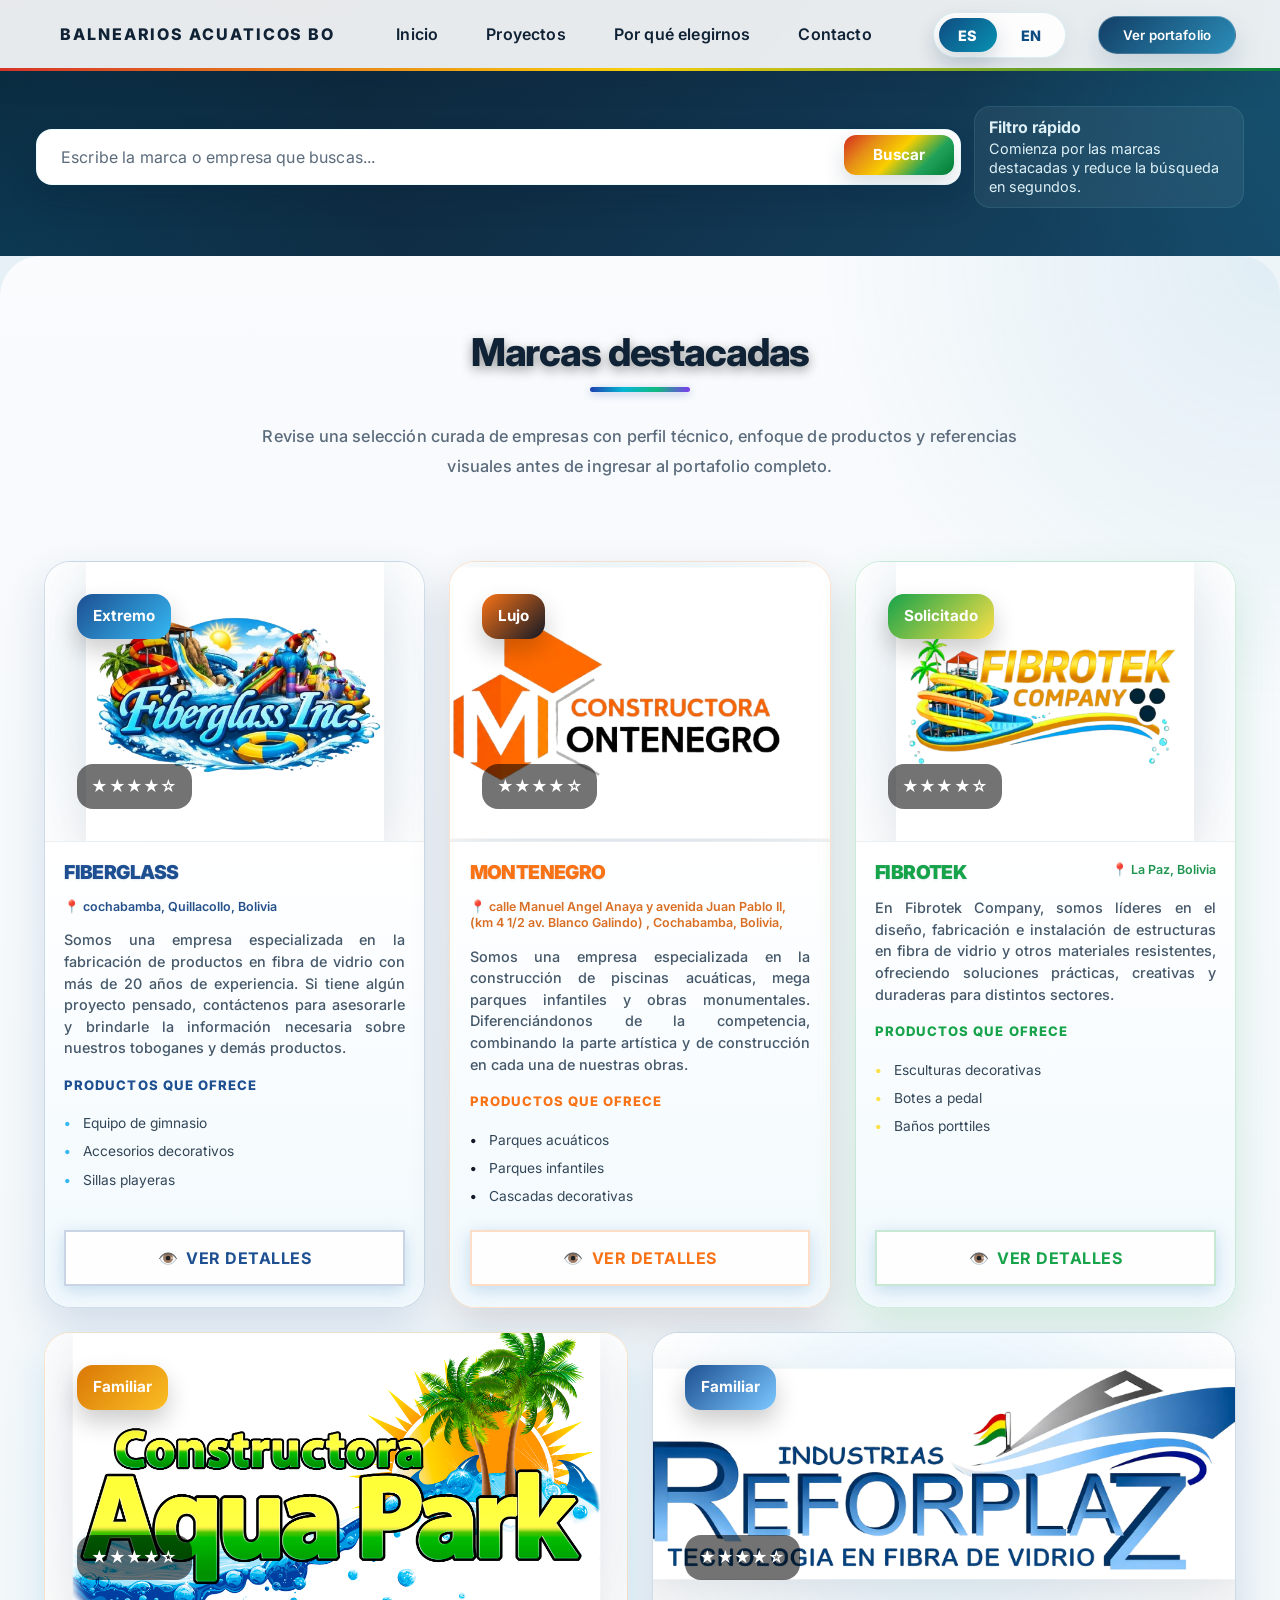
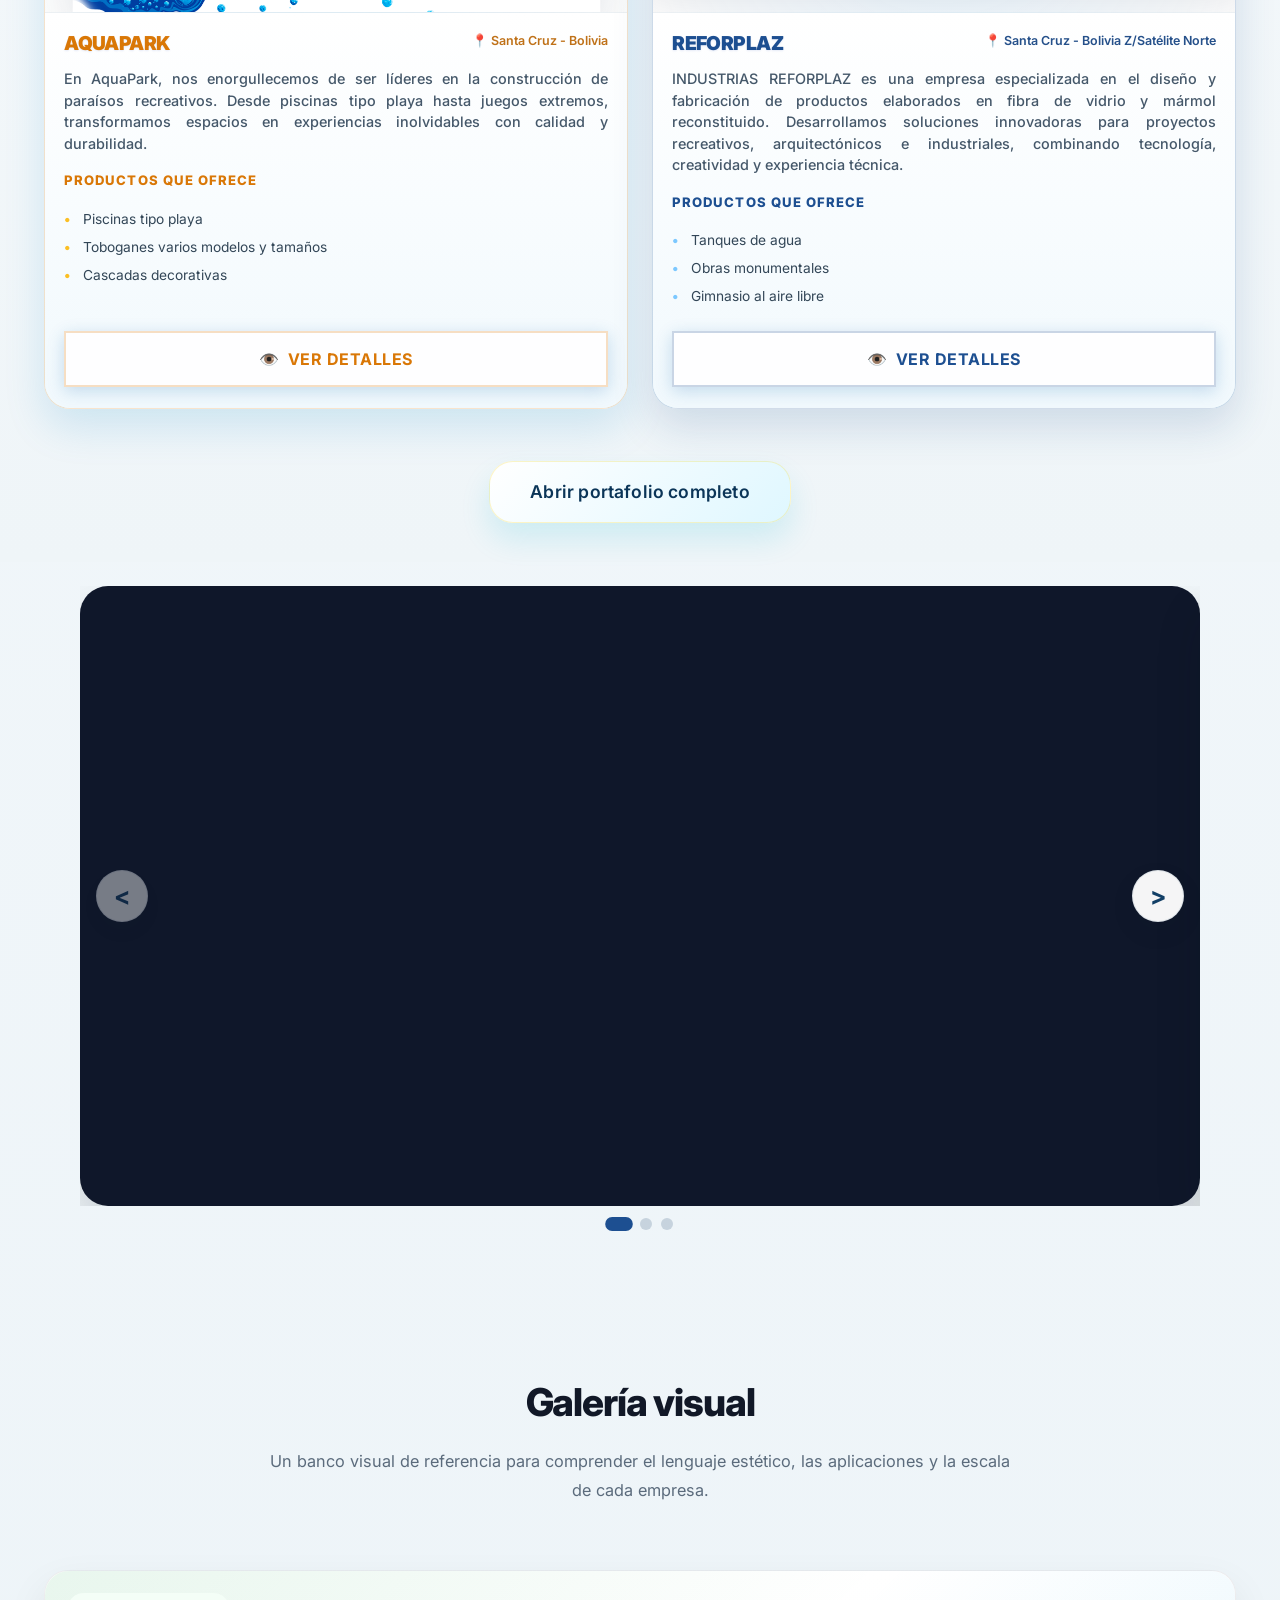
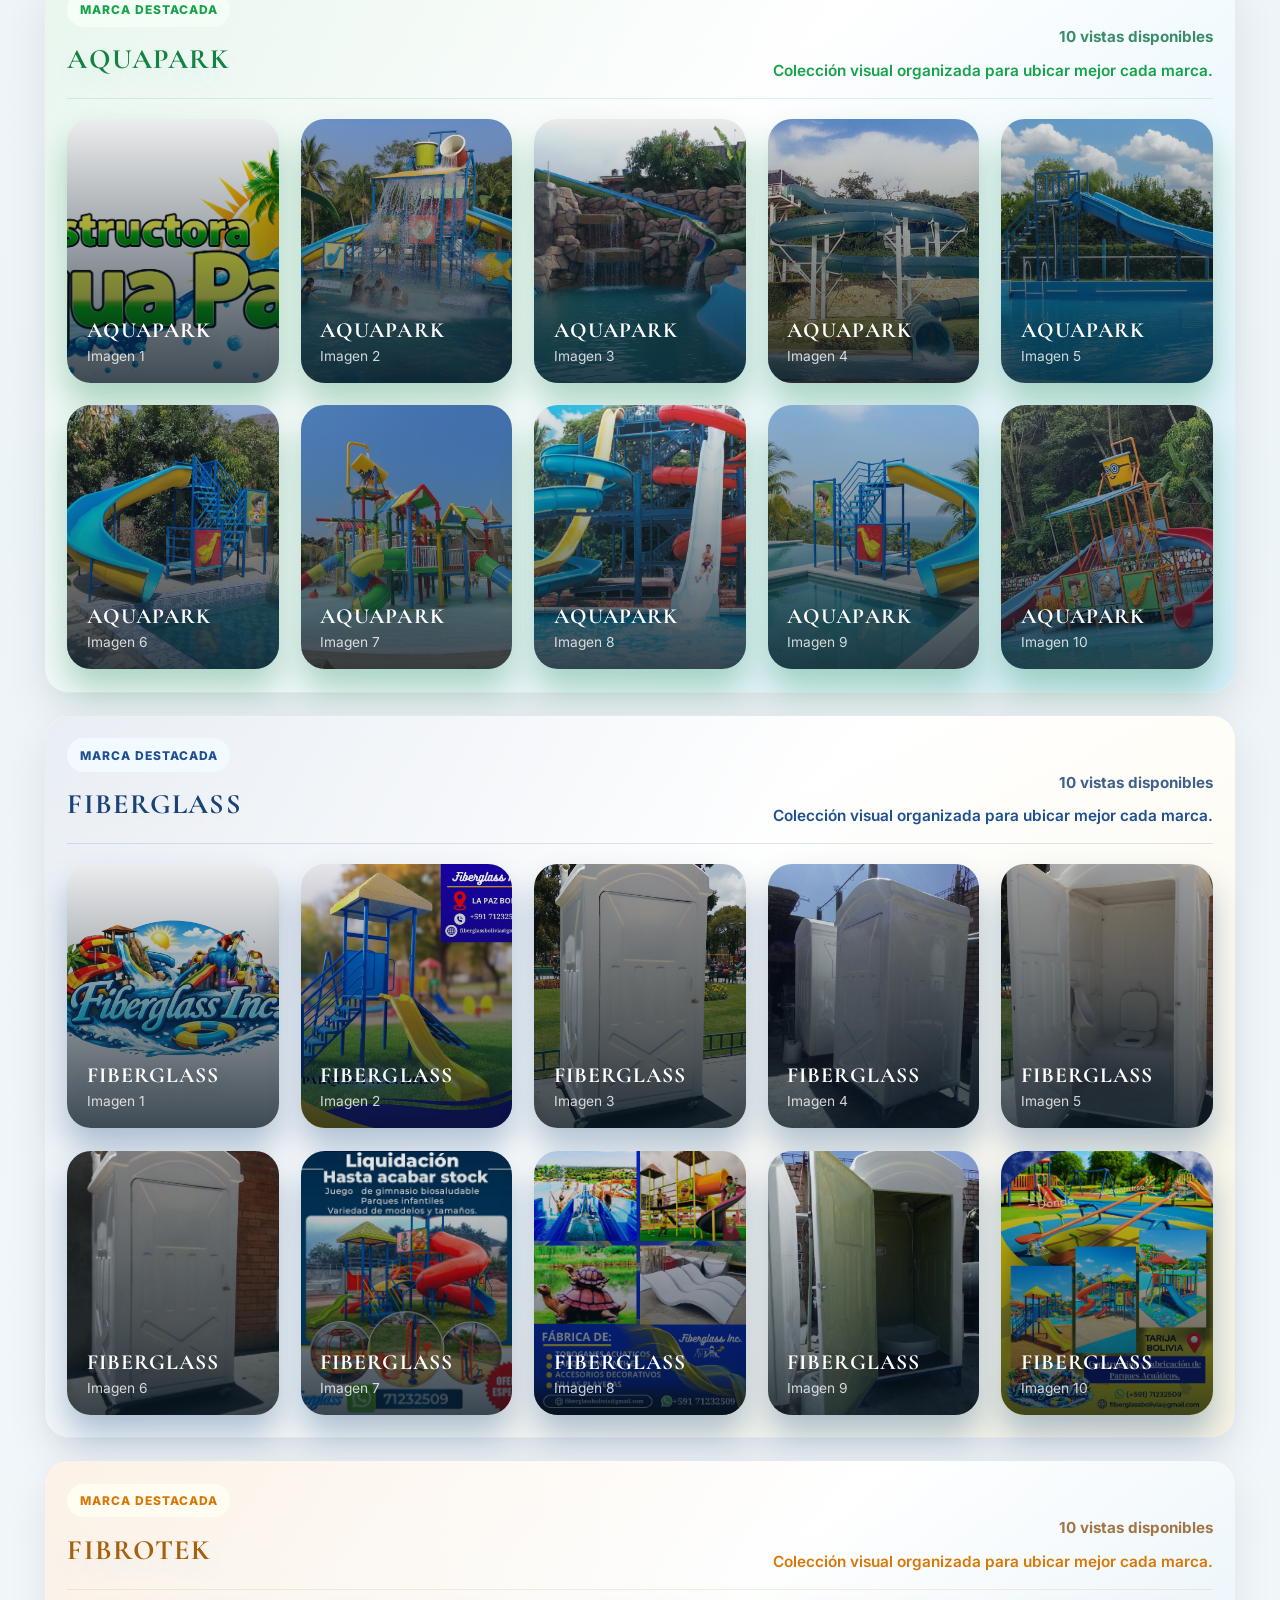
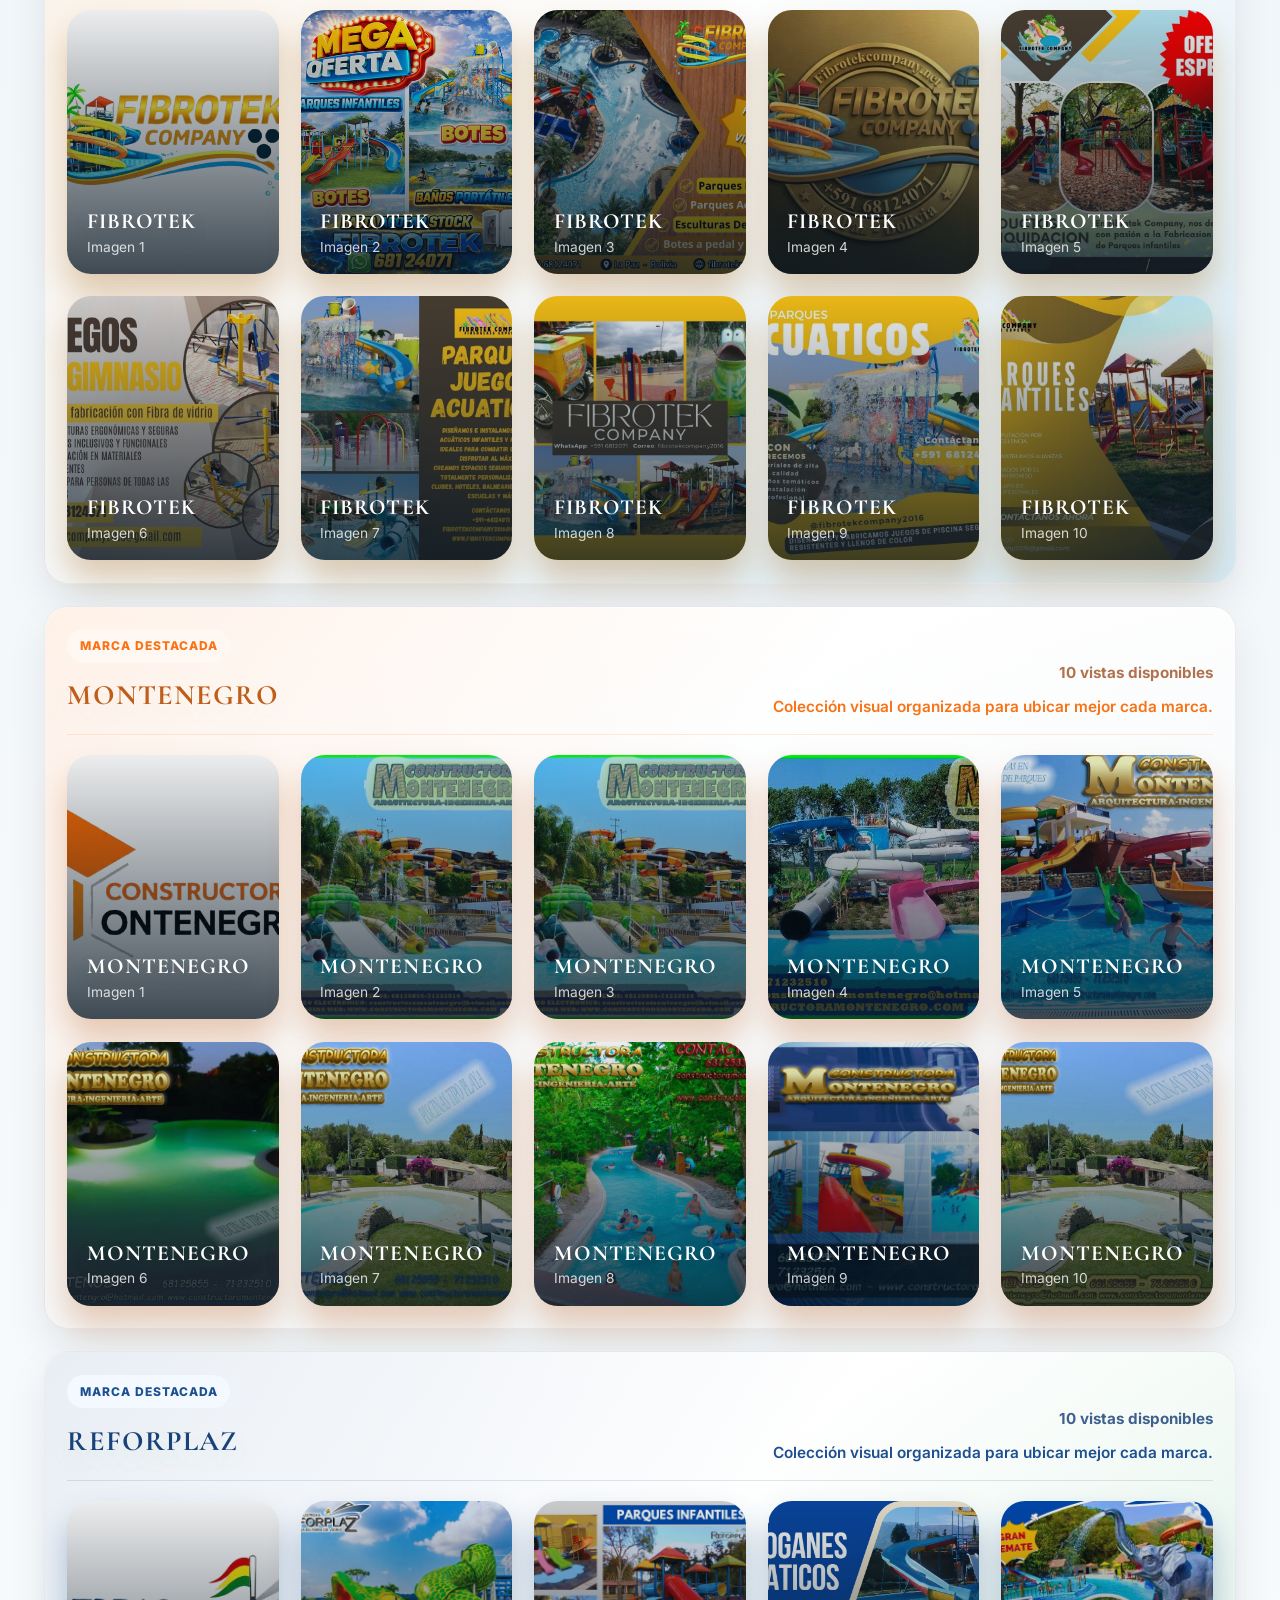
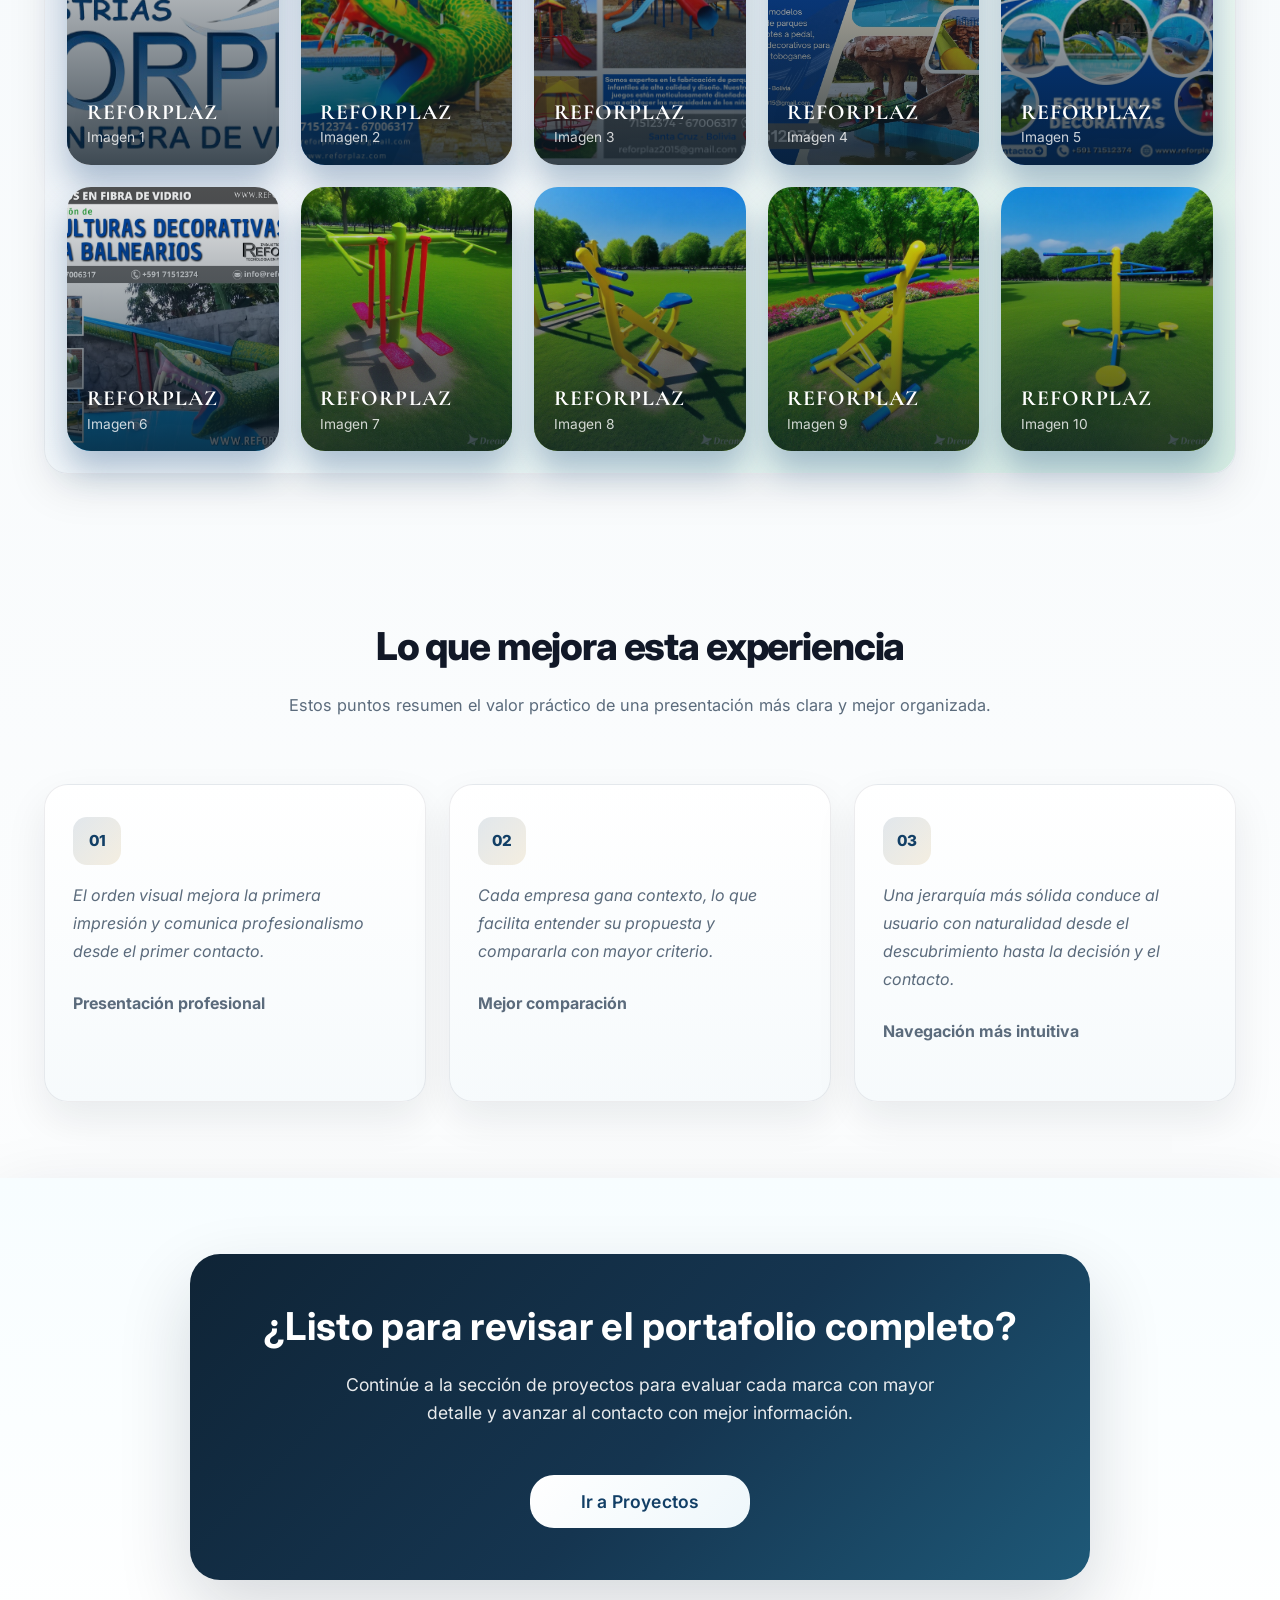
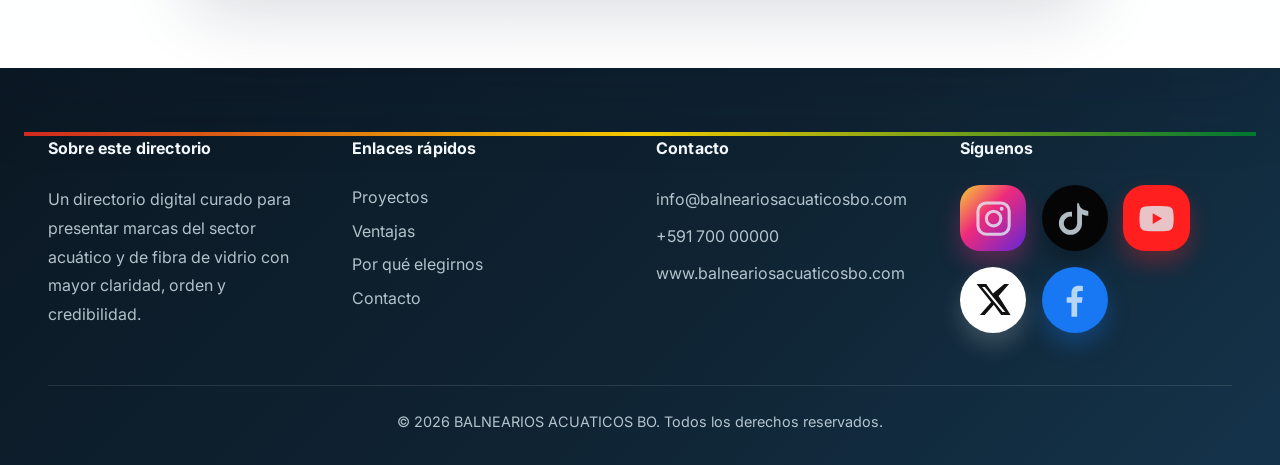
==== commit 7c430c17: "cambios" ====
--- a/index.html
+++ b/index.html
@@ -217,10 +217,26 @@
                 <div class="footer-section">
                     <h4 class="footer-title" data-en="Follow Us" data-es="Síguenos">Síguenos</h4>
                     <div class="social-links">
-                        <a href="#" class="social-link">Facebook</a>
-                        <a href="#" class="social-link">Instagram</a>
-                        <a href="#" class="social-link">TikTok</a>
-                        <a href="#" class="social-link">YouTube</a>
+                        <a href="#" class="social-link social-link-instagram" aria-label="Instagram" title="Instagram">
+                            <span class="social-link-icon" aria-hidden="true"><svg viewBox="0 0 24 24"><path d="M7.75 2h8.5A5.76 5.76 0 0 1 22 7.75v8.5A5.76 5.76 0 0 1 16.25 22h-8.5A5.76 5.76 0 0 1 2 16.25v-8.5A5.76 5.76 0 0 1 7.75 2Zm0 1.8A3.95 3.95 0 0 0 3.8 7.75v8.5a3.95 3.95 0 0 0 3.95 3.95h8.5a3.95 3.95 0 0 0 3.95-3.95v-8.5a3.95 3.95 0 0 0-3.95-3.95Zm8.98 1.35a1.12 1.12 0 1 1 0 2.24 1.12 1.12 0 0 1 0-2.24ZM12 6.86A5.14 5.14 0 1 1 6.86 12 5.15 5.15 0 0 1 12 6.86Zm0 1.8A3.34 3.34 0 1 0 15.34 12 3.34 3.34 0 0 0 12 8.66Z"/></svg></span>
+                            <span class="social-link-label">Instagram</span>
+                        </a>
+                        <a href="#" class="social-link social-link-tiktok" aria-label="TikTok" title="TikTok">
+                            <span class="social-link-icon" aria-hidden="true"><svg viewBox="0 0 24 24"><path d="M14.5 3c.23 1.9 1.37 3.34 3.27 4.07.71.28 1.46.43 2.23.45v2.82a8.06 8.06 0 0 1-3.68-.89v5.28a6.73 6.73 0 1 1-6.72-6.73c.3 0 .61.02.91.07v2.87a3.91 3.91 0 1 0 2.99 3.79V3h3Z"/></svg></span>
+                            <span class="social-link-label">TikTok</span>
+                        </a>
+                        <a href="#" class="social-link social-link-youtube" aria-label="YouTube" title="YouTube">
+                            <span class="social-link-icon" aria-hidden="true"><svg viewBox="0 0 24 24"><path d="M21.58 7.19a2.97 2.97 0 0 0-2.09-2.1C17.62 4.6 12 4.6 12 4.6s-5.62 0-7.49.49a2.97 2.97 0 0 0-2.09 2.1A31.2 31.2 0 0 0 2 12a31.2 31.2 0 0 0 .42 4.81 2.97 2.97 0 0 0 2.09 2.1c1.87.49 7.49.49 7.49.49s5.62 0 7.49-.49a2.97 2.97 0 0 0 2.09-2.1A31.2 31.2 0 0 0 22 12a31.2 31.2 0 0 0-.42-4.81ZM9.75 15.1V8.9L15.2 12l-5.45 3.1Z"/></svg></span>
+                            <span class="social-link-label">YouTube</span>
+                        </a>
+                        <a href="#" class="social-link social-link-x" aria-label="X" title="X">
+                            <span class="social-link-icon" aria-hidden="true"><svg viewBox="0 0 24 24"><path d="M18.9 2H22l-6.77 7.74L23 22h-6.1l-4.78-6.67L6.28 22H3.17l7.24-8.27L1 2h6.25l4.32 6.06L18.9 2Zm-1.07 18h1.69L6.34 3.9H4.52L17.83 20Z"/></svg></span>
+                            <span class="social-link-label">X</span>
+                        </a>
+                        <a href="#" class="social-link social-link-facebook" aria-label="Facebook" title="Facebook">
+                            <span class="social-link-icon" aria-hidden="true"><svg viewBox="0 0 24 24"><path d="M13.5 22v-8.2h2.77l.42-3.2H13.5V8.56c0-.93.27-1.56 1.6-1.56h1.71V4.14c-.3-.04-1.3-.14-2.48-.14-2.46 0-4.14 1.5-4.14 4.25v2.35H7.4v3.2h2.79V22h3.31Z"/></svg></span>
+                            <span class="social-link-label">Facebook</span>
+                        </a>
                     </div>
                 </div>
             </div>
@@ -305,10 +321,20 @@
     <div class="modal" id="imageModal">
         <div class="modal-image-content">
             <button class="modal-close" id="imageClose">&times;</button>
-            <img id="modalImage" src="" alt="">
-            <div class="image-nav">
-                <button class="image-prev" id="imagePrev">&lt;</button>
-                <button class="image-next" id="imageNext">&gt;</button>
+            <div class="image-modal-stage">
+                <div class="image-modal-main">
+                    <button class="image-prev" id="imagePrev" type="button" aria-label="Imagen anterior">&lt;</button>
+                    <img id="modalImage" src="" alt="">
+                    <button class="image-next" id="imageNext" type="button" aria-label="Imagen siguiente">&gt;</button>
+                </div>
+                <div class="image-modal-info">
+                    <div class="image-modal-meta">
+                        <span class="image-modal-count" id="imageModalCount"></span>
+                        <h3 class="image-modal-title" id="imageModalTitle"></h3>
+                    </div>
+                    <p class="image-modal-description" id="imageModalDescription"></p>
+                    <div class="image-modal-thumbs" id="imageModalThumbs"></div>
+                </div>
             </div>
         </div>
     </div>
--- a/css/styles.css
+++ b/css/styles.css
@@ -1506,18 +1506,120 @@
 
 .social-links {
     display: flex;
-    gap: var(--spacing-md);
+    align-items: center;
+    gap: 0.95rem;
     flex-wrap: wrap;
 }
 
 .social-link {
-    color: rgba(255, 255, 255, 0.7);
+    position: relative;
+    display: inline-flex;
+    align-items: center;
+    justify-content: center;
+    width: 4.15rem;
+    height: 4.15rem;
+    border-radius: 999px;
+    color: #ffffff;
     text-decoration: none;
-    transition: all var(--transition-base);
+    border: 0;
+    background: transparent;
+    box-shadow: none;
+    transition: transform 0.25s ease, filter 0.25s ease;
 }
 
 .social-link:hover {
-    color: var(--color-accent);
+    color: #ffffff;
+    transform: translateY(-4px) scale(1.04);
+    filter: drop-shadow(0 14px 22px rgba(0, 0, 0, 0.22));
+}
+
+.social-link-icon {
+    display: inline-flex;
+    align-items: center;
+    justify-content: center;
+    width: 100%;
+    height: 100%;
+    border-radius: inherit;
+}
+
+.social-link-icon svg {
+    width: 62%;
+    height: 62%;
+    fill: currentColor;
+}
+
+.social-link-label {
+    position: absolute;
+    width: 1px;
+    height: 1px;
+    padding: 0;
+    margin: -1px;
+    overflow: hidden;
+    clip: rect(0, 0, 0, 0);
+    white-space: nowrap;
+    border: 0;
+}
+
+.social-link-facebook {
+    color: #ffffff;
+}
+
+.social-link-instagram {
+    color: #ffffff;
+}
+
+.social-link-tiktok {
+    color: #ffffff;
+}
+
+.social-link-youtube {
+    color: #ffffff;
+}
+
+.social-link-instagram .social-link-icon {
+    border-radius: 20px;
+    background: linear-gradient(135deg, #f9ce34 0%, #ee2a7b 42%, #6228d7 100%);
+    box-shadow: 0 12px 22px rgba(238, 42, 123, 0.32);
+}
+
+.social-link-tiktok .social-link-icon {
+    background: #050505;
+    box-shadow: 0 12px 22px rgba(0, 0, 0, 0.28);
+}
+
+.social-link-youtube .social-link-icon {
+    border-radius: 22px;
+    background: #ff1f1f;
+    box-shadow: 0 12px 22px rgba(255, 31, 31, 0.3);
+}
+
+.social-link-x .social-link-icon {
+    background: #ffffff;
+    color: #111111;
+    box-shadow: 0 12px 22px rgba(255, 255, 255, 0.18);
+}
+
+.social-link-facebook .social-link-icon {
+    background: #1877f2;
+    box-shadow: 0 12px 22px rgba(24, 119, 242, 0.3);
+}
+
+.social-link-facebook .social-link-icon,
+.social-link-tiktok .social-link-icon,
+.social-link-x .social-link-icon {
+    border-radius: 999px;
+}
+
+.social-link-x .social-link-icon svg {
+    width: 56%;
+    height: 56%;
+}
+
+@media (max-width: 640px) {
+    .social-link {
+        width: 3.35rem;
+        height: 3.35rem;
+    }
 }
 
 .footer-bottom {
@@ -1734,6 +1836,19 @@
     font-weight: 600;
 }
 
+.park-detail-location-link,
+.park-brand-meta-link {
+    color: inherit;
+    text-decoration: none;
+    border-bottom: 1px dashed rgba(8, 145, 178, 0.35);
+}
+
+.park-detail-location-link:hover,
+.park-brand-meta-link:hover {
+    color: var(--park-modal-primary, #0f4c81);
+    border-bottom-color: currentColor;
+}
+
 .park-detail-description {
     margin: 0;
     color: #16384f;
@@ -1779,6 +1894,112 @@
     font-weight: 800;
 }
 
+.park-detail-products-grid {
+    display: grid;
+    grid-template-columns: repeat(auto-fit, minmax(210px, 1fr));
+    gap: 1rem;
+}
+
+.park-detail-product-card {
+    display: grid;
+    gap: 0.85rem;
+    width: 100%;
+    padding: 0.85rem;
+    border: 1px solid rgba(8, 145, 178, 0.08);
+    border-radius: 22px;
+    background: rgba(8, 145, 178, 0.05);
+    color: #16384f;
+    text-align: left;
+    transition: transform 0.25s ease, box-shadow 0.25s ease, border-color 0.25s ease;
+}
+
+.park-detail-product-card:hover {
+    transform: translateY(-4px);
+    box-shadow: 0 18px 32px rgba(8, 47, 73, 0.14);
+}
+
+.park-detail-product-media {
+    display: block;
+    overflow: hidden;
+    border-radius: 18px;
+    background: #ffffff;
+    aspect-ratio: 4 / 3;
+    border: 0;
+    padding: 0;
+    cursor: pointer;
+}
+
+.park-detail-product-image {
+    width: 100%;
+    height: 100%;
+    object-fit: cover;
+    display: block;
+    transition: transform 0.4s ease, filter 0.4s ease;
+}
+
+.park-detail-product-copy {
+    display: grid;
+    gap: 0.45rem;
+}
+
+.park-detail-product-actions {
+    display: flex;
+    flex-wrap: wrap;
+    gap: 0.65rem;
+    margin-top: auto;
+}
+
+.park-detail-product-gallery-btn,
+.park-detail-product-whatsapp-btn {
+    display: inline-flex;
+    align-items: center;
+    justify-content: center;
+    min-height: 42px;
+    padding: 0.72rem 0.95rem;
+    border-radius: 14px;
+    font-size: 0.92rem;
+    font-weight: 700;
+    text-decoration: none;
+    transition: transform 0.2s ease, box-shadow 0.2s ease, background-color 0.2s ease, border-color 0.2s ease;
+    flex: 1 1 140px;
+}
+
+.park-detail-product-gallery-btn {
+    border: 1px solid rgba(8, 145, 178, 0.16);
+    background: rgba(255, 255, 255, 0.88);
+    color: #0f4c81;
+    cursor: pointer;
+}
+
+.park-detail-product-whatsapp-btn {
+    border: 1px solid transparent;
+    background: linear-gradient(135deg, #25d366, #1faa52);
+    color: #ffffff;
+    box-shadow: 0 12px 24px rgba(37, 211, 102, 0.22);
+}
+
+.park-detail-product-gallery-btn:hover,
+.park-detail-product-whatsapp-btn:hover {
+    transform: translateY(-2px);
+}
+
+.park-detail-product-name {
+    font-size: 1rem;
+    font-weight: 700;
+    color: #0f4c81;
+}
+
+.park-detail-product-caption {
+    font-size: 0.9rem;
+    line-height: 1.6;
+    color: #456377;
+}
+
+.park-detail-product-card:hover .park-detail-product-image {
+    transform: scale(1.05);
+    filter: saturate(1.04);
+}
+
 .park-detail-price-card {
     text-align: center;
     padding: 1.35rem;
@@ -2070,51 +2291,164 @@
 /* Image Modal */
 .modal-image-content {
     position: relative;
-    width: min(92vw, 980px);
-    height: min(78vh, 680px);
+    width: min(94vw, 1240px);
+    min-height: min(84vh, 860px);
     max-width: 92vw;
-    max-height: 78vh;
+    max-height: 88vh;
     display: flex;
     align-items: center;
     justify-content: center;
     padding: 0;
-    border-radius: 0;
-    overflow: visible;
-    background: transparent;
-    border: 0;
-    box-shadow: none;
-}
-
-.modal-image-content img {
+    border-radius: 34px;
+    overflow: hidden;
+    background: linear-gradient(180deg, rgba(255, 255, 255, 0.98), rgba(237, 247, 252, 0.98));
+    border: 1px solid rgba(125, 211, 252, 0.18);
+    box-shadow: 0 32px 84px rgba(0, 0, 0, 0.26);
+}
+
+.image-modal-stage {
+    display: grid;
+    grid-template-columns: minmax(0, 1fr);
+    grid-template-rows: minmax(0, 1fr) auto;
     width: 100%;
-    height: 100%;
+    min-height: inherit;
+}
+
+.image-modal-main {
+    position: relative;
+    min-height: 0;
+    display: flex;
+    align-items: center;
+    justify-content: center;
+    padding: 1.5rem 1.5rem 1rem;
+    background:
+        radial-gradient(circle at top left, rgba(34, 211, 238, 0.14), transparent 26%),
+        linear-gradient(135deg, #062032 0%, #0b3558 42%, #0f4c81 100%);
+}
+
+.image-modal-main img {
+    width: 100%;
+    max-height: 70vh;
     object-fit: contain;
+    border-radius: 24px;
+    box-shadow: 0 24px 56px rgba(3, 10, 24, 0.34);
+    background: rgba(255, 255, 255, 0.08);
+}
+
+.image-modal-info {
+    display: grid;
+    align-content: start;
+    gap: 0.85rem;
+    padding: 1rem 1.2rem 1.2rem;
+    background: linear-gradient(180deg, #f8fdff 0%, #eef8fc 100%);
+    border-top: 1px solid rgba(8, 145, 178, 0.12);
+}
+
+.image-modal-meta {
+    display: flex;
+    align-items: center;
+    justify-content: space-between;
+    gap: 1rem;
+}
+
+.image-modal-count {
+    display: inline-flex;
+    width: fit-content;
+    padding: 0.38rem 0.75rem;
+    border-radius: 999px;
+    background: rgba(8, 145, 178, 0.1);
+    color: #0f4c81;
+    font-size: 0.8rem;
+    font-weight: 800;
+    letter-spacing: 0.05em;
+}
+
+.image-modal-title {
+    margin: 0;
+    color: #0b3558;
+    font-size: 1.15rem;
+    line-height: 1.15;
+}
+
+.image-modal-description {
+    margin: 0;
+    color: #486577;
+    font-size: 0.92rem;
+    line-height: 1.6;
+}
+
+.image-modal-thumbs {
+    display: grid;
+    grid-template-columns: repeat(auto-fit, minmax(110px, 1fr));
+    gap: 0.85rem;
+    overflow-x: auto;
+    padding-right: 0.2rem;
+}
+
+.image-modal-thumb {
+    border: 1px solid rgba(8, 145, 178, 0.12);
+    padding: 0;
     border-radius: 18px;
-    box-shadow: 0 18px 44px rgba(0, 0, 0, 0.28);
+    overflow: hidden;
+    background: #ffffff;
+    cursor: pointer;
+    min-height: 92px;
+    box-shadow: 0 10px 20px rgba(8, 47, 73, 0.08);
+    transition: transform 0.25s ease, box-shadow 0.25s ease, border-color 0.25s ease, opacity 0.25s ease;
+}
+
+.image-modal-thumb img {
+    width: 100%;
+    height: 92px;
+    object-fit: cover;
+    display: block;
+}
+
+.image-modal-thumb:hover,
+.image-modal-thumb:focus-visible,
+.image-modal-thumb.active {
+    transform: translateY(-3px);
+    border-color: rgba(8, 145, 178, 0.34);
+    box-shadow: 0 18px 34px rgba(8, 47, 73, 0.14);
+}
+
+.image-modal-thumb.active {
+    outline: 3px solid rgba(34, 211, 238, 0.24);
+    outline-offset: 2px;
 }
 
 .image-nav {
+    display: contents;
+}
+
+.image-prev, .image-next {
     position: absolute;
-    bottom: var(--spacing-md);
-    left: 50%;
-    transform: translateX(-50%);
-    display: flex;
-    gap: var(--spacing-md);
-}
-
-.image-prev, .image-next {
-    background: rgba(0, 0, 0, 0.6);
-    color: var(--color-white);
+    top: 50%;
+    transform: translateY(-50%);
+    width: 52px;
+    height: 52px;
+    background: rgba(255, 255, 255, 0.9);
+    color: #0b3558;
     border: none;
-    padding: 0.7rem 1rem;
-    border-radius: var(--radius-md);
+    border-radius: 999px;
     cursor: pointer;
-    font-size: 1rem;
-    transition: all var(--transition-base);
+    font-size: 1.15rem;
+    font-weight: 800;
+    transition: transform 0.25s ease, background-color 0.25s ease, box-shadow 0.25s ease;
+    box-shadow: 0 14px 30px rgba(3, 18, 28, 0.18);
+}
+
+.image-prev {
+    left: 2.2rem;
+}
+
+.image-next {
+    right: 2.2rem;
 }
 
 .image-prev:hover, .image-next:hover {
-    background: rgba(0, 0, 0, 0.8);
+    background: #ffffff;
+    transform: translateY(-50%) scale(1.04);
 }
 
 /* ============================================
@@ -2695,6 +3029,10 @@
     transition: transform 0.2s ease, background 0.2s ease, box-shadow 0.2s ease, border-color 0.2s ease;
 }
 
+.brand-external-link-label {
+    display: inline;
+}
+
 .brand-external-link:hover {
     transform: translateY(-2px);
     background: rgba(8, 145, 178, 0.14);
@@ -2709,6 +3047,7 @@
     align-items: center;
     justify-content: center;
     flex-shrink: 0;
+    transition: transform 0.25s ease, box-shadow 0.25s ease, background-color 0.25s ease, color 0.25s ease, opacity 0.25s ease;
 }
 
 .brand-external-link-icon svg {
@@ -2759,29 +3098,136 @@
     color: #0b3558;
 }
 
+.brand-external-links-showcase .brand-external-links-list,
 .brand-external-links-modal .brand-external-links-list {
-    gap: 0.8rem;
-}
-
+    display: flex;
+    align-items: center;
+    gap: 1rem;
+    flex-wrap: wrap;
+}
+
+.brand-external-links-showcase .brand-external-link,
 .brand-external-links-modal .brand-external-link {
-    min-height: 58px;
-    justify-content: flex-start;
-    padding: 0.9rem 1rem;
-    border-radius: 18px;
-    background: linear-gradient(180deg, #ffffff 0%, #f3fbfe 100%);
-    border-color: rgba(8, 145, 178, 0.14);
-    box-shadow: inset 0 1px 0 rgba(255, 255, 255, 0.9);
-}
-
+    position: relative;
+    min-height: 0;
+    width: 4.4rem;
+    height: 4.4rem;
+    padding: 0;
+    border-radius: 999px;
+    justify-content: center;
+    background: transparent;
+    border-color: transparent;
+    box-shadow: none;
+}
+
+.brand-external-links-showcase .brand-external-link.is-disabled,
 .brand-external-links-modal .brand-external-link.is-disabled {
-    align-items: flex-start;
-    gap: 0.35rem;
-    background: linear-gradient(180deg, rgba(248, 250, 252, 0.98), rgba(241, 245, 249, 0.98));
-    color: #64748b;
-}
-
+    background: transparent;
+    color: #94a3b8;
+    opacity: 0.55;
+}
+
+.brand-external-links-showcase .brand-external-link-status,
 .brand-external-links-modal .brand-external-link-status {
-    margin-left: 1.65rem;
+    position: absolute;
+    width: 1px;
+    height: 1px;
+    padding: 0;
+    margin: -1px;
+    overflow: hidden;
+    clip: rect(0, 0, 0, 0);
+    white-space: nowrap;
+    border: 0;
+}
+
+.brand-external-links-showcase .brand-external-link-label,
+.brand-external-links-modal .brand-external-link-label {
+    position: absolute;
+    width: 1px;
+    height: 1px;
+    padding: 0;
+    margin: -1px;
+    overflow: hidden;
+    clip: rect(0, 0, 0, 0);
+    white-space: nowrap;
+    border: 0;
+}
+
+.brand-external-links-showcase .brand-external-link-icon,
+.brand-external-links-modal .brand-external-link-icon {
+    width: 100%;
+    height: 100%;
+    border-radius: inherit;
+}
+
+.brand-external-links-showcase .brand-external-link-icon svg,
+.brand-external-links-modal .brand-external-link-icon svg {
+    width: 62%;
+    height: 62%;
+}
+
+.brand-external-links-showcase .brand-external-link--website .brand-external-link-icon,
+.brand-external-links-modal .brand-external-link--website .brand-external-link-icon {
+    background: #ffffff;
+    color: var(--park-modal-primary, #0f4c81);
+    box-shadow: 0 12px 24px rgba(15, 76, 129, 0.18);
+}
+
+.brand-external-links-showcase .brand-external-link--whatsapp .brand-external-link-icon,
+.brand-external-links-modal .brand-external-link--whatsapp .brand-external-link-icon {
+    background: #25d366;
+    color: #ffffff;
+    box-shadow: 0 12px 24px rgba(37, 211, 102, 0.24);
+}
+
+.brand-external-links-showcase .brand-external-link--facebook .brand-external-link-icon,
+.brand-external-links-modal .brand-external-link--facebook .brand-external-link-icon {
+    background: #1877f2;
+    color: #ffffff;
+    box-shadow: 0 12px 24px rgba(24, 119, 242, 0.24);
+}
+
+.brand-external-links-showcase .brand-external-link--instagram .brand-external-link-icon,
+.brand-external-links-modal .brand-external-link--instagram .brand-external-link-icon {
+    border-radius: 20px;
+    background: linear-gradient(135deg, #f9ce34 0%, #ee2a7b 42%, #6228d7 100%);
+    color: #ffffff;
+    box-shadow: 0 12px 24px rgba(238, 42, 123, 0.24);
+}
+
+.brand-external-links-showcase .brand-external-link--email .brand-external-link-icon,
+.brand-external-links-modal .brand-external-link--email .brand-external-link-icon {
+    background: #ffffff;
+    color: #0b3558;
+    box-shadow: 0 12px 24px rgba(11, 53, 88, 0.16);
+}
+
+.brand-external-links-showcase .brand-external-link:hover,
+.brand-external-links-modal .brand-external-link:hover {
+    transform: translateY(-4px) scale(1.04);
+    background: transparent;
+    border-color: transparent;
+    box-shadow: none;
+}
+
+.brand-external-links-showcase .brand-external-link:hover .brand-external-link-icon,
+.brand-external-links-modal .brand-external-link:hover .brand-external-link-icon {
+    transform: scale(1.08);
+}
+
+.brand-external-links-showcase .brand-external-link.is-disabled .brand-external-link-icon,
+.brand-external-links-modal .brand-external-link.is-disabled .brand-external-link-icon {
+    background: linear-gradient(180deg, rgba(241, 245, 249, 0.95), rgba(226, 232, 240, 0.95));
+    color: #94a3b8;
+    box-shadow: none;
+}
+
+@media (max-width: 640px) {
+    .brand-external-links-showcase .brand-external-link,
+    .brand-external-links-modal .brand-external-link {
+        width: 3.7rem;
+        height: 3.7rem;
+    }
 }
 
 /* Global Typography Refresh */
@@ -4152,11 +4598,12 @@
     overflow: hidden;
     border-radius: 28px;
     background:
-        radial-gradient(circle at top left, rgba(56, 189, 248, 0.12), transparent 26%),
-        radial-gradient(circle at top right, rgba(14, 165, 233, 0.1), transparent 24%),
-        linear-gradient(180deg, rgba(255, 255, 255, 0.98), rgba(246, 250, 255, 0.98));
-    border: 1px solid rgba(148, 163, 184, 0.18);
-    box-shadow: 0 24px 50px rgba(15, 23, 42, 0.08);
+        radial-gradient(circle at top left, rgba(56, 189, 248, 0.2), transparent 24%),
+        radial-gradient(circle at top right, rgba(14, 165, 233, 0.18), transparent 22%),
+        radial-gradient(circle at bottom right, rgba(245, 158, 11, 0.12), transparent 20%),
+        linear-gradient(180deg, rgba(255, 255, 255, 0.99), rgba(241, 248, 255, 0.99));
+    border: 1px solid rgba(96, 165, 250, 0.22);
+    box-shadow: 0 28px 60px rgba(15, 23, 42, 0.1);
 }
 
 .projects-mega-shell-nav {
@@ -4172,7 +4619,7 @@
     justify-items: center;
     padding: 1.8rem 1.5rem 1rem;
     border-bottom: 1px solid rgba(148, 163, 184, 0.16);
-    background: linear-gradient(180deg, rgba(255, 255, 255, 0.8), rgba(244, 249, 255, 0.78));
+    background: linear-gradient(180deg, rgba(255, 255, 255, 0.88), rgba(236, 246, 255, 0.9));
 }
 
 .projects-mega-brand {
@@ -4191,20 +4638,24 @@
 
 .projects-mega-tab {
     border: 0;
-    background: transparent;
+    background: rgba(255, 255, 255, 0.7);
     color: #35556d;
-    font-size: 1.02rem;
+    font-size: 0.98rem;
     font-weight: 700;
-    padding: 0.35rem 0;
-    border-bottom: 2px solid transparent;
+    padding: 0.58rem 0.95rem;
+    border-radius: 999px;
+    border: 1px solid rgba(148, 163, 184, 0.14);
     cursor: pointer;
-    transition: color 0.2s ease, border-color 0.2s ease;
+    transition: color 0.2s ease, border-color 0.2s ease, background-color 0.2s ease, box-shadow 0.2s ease, transform 0.2s ease;
 }
 
 .projects-mega-tab.active,
 .projects-mega-tab:hover {
     color: #0f4c81;
-    border-color: #d7a32b;
+    border-color: rgba(245, 158, 11, 0.34);
+    background: linear-gradient(135deg, rgba(255, 255, 255, 0.98), rgba(255, 246, 214, 0.98));
+    box-shadow: 0 12px 24px rgba(245, 158, 11, 0.14);
+    transform: translateY(-1px);
 }
 
 .projects-mega-panel {
@@ -4218,44 +4669,60 @@
 .projects-mega-grid {
     display: grid;
     grid-template-columns: minmax(210px, 1fr) minmax(210px, 1fr) minmax(210px, 1fr) minmax(220px, 1fr) 190px;
-    gap: 0.85rem;
+    gap: 1rem;
     align-items: start;
 }
 
 .projects-mega-column {
     display: grid;
-    gap: 0.7rem;
+    gap: 0.75rem;
     min-width: 0;
-    padding: 0.8rem;
-    border-radius: 22px;
-    border: 1px solid rgba(191, 219, 254, 0.85);
+    padding: 0.9rem;
+    border-radius: 24px;
+    border: 1px solid rgba(191, 219, 254, 0.92);
     box-shadow: inset 0 1px 0 rgba(255, 255, 255, 0.75);
 }
 
 .projects-mega-column:nth-child(1) {
-    background: linear-gradient(180deg, rgba(239, 246, 255, 0.96), rgba(248, 250, 252, 0.96));
+    background: linear-gradient(180deg, rgba(221, 241, 255, 0.98), rgba(244, 249, 255, 0.98));
 }
 
 .projects-mega-column:nth-child(2) {
-    background: linear-gradient(180deg, rgba(240, 249, 255, 0.96), rgba(248, 250, 252, 0.96));
+    background: linear-gradient(180deg, rgba(223, 247, 255, 0.98), rgba(244, 251, 255, 0.98));
 }
 
 .projects-mega-column:nth-child(3) {
-    background: linear-gradient(180deg, rgba(236, 253, 245, 0.94), rgba(248, 250, 252, 0.96));
+    background: linear-gradient(180deg, rgba(225, 250, 239, 0.98), rgba(244, 252, 247, 0.98));
 }
 
 .projects-mega-column:nth-child(4) {
-    background: linear-gradient(180deg, rgba(255, 247, 237, 0.96), rgba(248, 250, 252, 0.96));
+    background: linear-gradient(180deg, rgba(255, 238, 216, 0.98), rgba(255, 247, 238, 0.98));
 }
 
 .projects-mega-column-title {
     color: #123a5c;
-    font-size: 0.82rem;
+    font-size: 0.8rem;
     font-weight: 800;
-    letter-spacing: 0.08em;
+    letter-spacing: 0.1em;
     text-transform: uppercase;
-    padding-bottom: 0.35rem;
-    border-bottom: 1px solid rgba(148, 163, 184, 0.18);
+    padding-bottom: 0.45rem;
+    border-bottom: 1px solid rgba(148, 163, 184, 0.14);
+}
+
+.projects-mega-column:nth-child(1) .projects-mega-column-title {
+    color: #1d4f91;
+}
+
+.projects-mega-column:nth-child(2) .projects-mega-column-title {
+    color: #176281;
+}
+
+.projects-mega-column:nth-child(3) .projects-mega-column-title {
+    color: #2f6f56;
+}
+
+.projects-mega-column:nth-child(4) .projects-mega-column-title {
+    color: #9a5b12;
 }
 
 .projects-mega-menu-list,
@@ -4269,15 +4736,15 @@
 .projects-mega-feature-item,
 .projects-mega-brand-item {
     display: grid;
-    gap: 0.22rem;
-    padding: 0.72rem 0.8rem;
+    gap: 0.16rem;
+    padding: 0.82rem 0.86rem;
     text-align: left;
     color: #4b5563;
     font-size: 1rem;
     text-decoration: none;
     border-radius: 16px;
-    background: rgba(255, 255, 255, 0.84);
-    border: 1px solid rgba(148, 163, 184, 0.16);
+    background: rgba(255, 255, 255, 0.92);
+    border: 1px solid rgba(148, 163, 184, 0.12);
     transition: transform 0.2s ease, border-color 0.2s ease, box-shadow 0.2s ease, background 0.2s ease, color 0.2s ease;
     min-width: 0;
 }
@@ -4291,27 +4758,44 @@
 .projects-mega-feature-item:hover,
 .projects-mega-brand-item:hover {
     color: #0f4c81;
-    border-color: rgba(14, 116, 144, 0.22);
-    background: linear-gradient(180deg, rgba(255, 255, 255, 0.98), rgba(232, 247, 255, 0.98));
-    box-shadow: 0 14px 24px rgba(14, 116, 144, 0.12);
+    border-color: rgba(59, 130, 246, 0.24);
+    background: linear-gradient(180deg, rgba(255, 255, 255, 1), rgba(227, 242, 255, 1));
+    box-shadow: 0 14px 24px rgba(59, 130, 246, 0.14);
     transform: translateY(-2px);
+}
+
+.projects-mega-column:nth-child(3) .projects-mega-link.is-active,
+.projects-mega-column:nth-child(3) .projects-mega-link:hover,
+.projects-mega-column:nth-child(3) .projects-mega-feature-item:hover {
+    border-color: rgba(34, 197, 94, 0.28);
+    background: linear-gradient(180deg, rgba(255, 255, 255, 1), rgba(228, 250, 236, 1));
+    box-shadow: 0 14px 24px rgba(34, 197, 94, 0.12);
+}
+
+.projects-mega-column:nth-child(4) .projects-mega-link.is-active,
+.projects-mega-column:nth-child(4) .projects-mega-link:hover,
+.projects-mega-column:nth-child(4) .projects-mega-feature-item:hover,
+.projects-mega-column:nth-child(4) .projects-mega-brand-item:hover {
+    border-color: rgba(245, 158, 11, 0.28);
+    background: linear-gradient(180deg, rgba(255, 255, 255, 1), rgba(255, 241, 220, 1));
+    box-shadow: 0 14px 24px rgba(245, 158, 11, 0.12);
 }
 
 .projects-mega-entry-label {
     color: #16344d;
-    font-size: 0.92rem;
+    font-size: 0.98rem;
     font-weight: 800;
-    line-height: 1.28;
+    line-height: 1.22;
     text-wrap: balance;
 }
 
 .projects-mega-entry-copy {
     color: #5f7285;
-    font-size: 0.78rem;
-    font-weight: 600;
-    line-height: 1.45;
+    font-size: 0.74rem;
+    font-weight: 700;
+    line-height: 1.35;
     display: -webkit-box;
-    -webkit-line-clamp: 3;
+    -webkit-line-clamp: 2;
     -webkit-box-orient: vertical;
     overflow: hidden;
 }
@@ -4322,18 +4806,18 @@
 
 .projects-mega-brand-item span:first-child {
     color: #10283e;
-    font-size: 0.92rem;
+    font-size: 1rem;
     font-weight: 800;
     text-wrap: balance;
 }
 
 .projects-mega-brand-item span:last-child {
     color: #64748b;
-    font-size: 0.78rem;
-    font-weight: 600;
-    line-height: 1.42;
+    font-size: 0.73rem;
+    font-weight: 700;
+    line-height: 1.34;
     display: -webkit-box;
-    -webkit-line-clamp: 3;
+    -webkit-line-clamp: 2;
     -webkit-box-orient: vertical;
     overflow: hidden;
 }
@@ -4341,7 +4825,7 @@
 .projects-mega-visuals {
     display: grid;
     grid-template-columns: 1fr;
-    gap: 1rem;
+    gap: 1.05rem;
     position: sticky;
     top: 0;
     align-self: start;
@@ -4350,12 +4834,12 @@
 .projects-mega-visual-card {
     position: relative;
     display: block;
-    min-height: 168px;
+    min-height: 182px;
     overflow: hidden;
-    background: #dfeaf0;
+    background: linear-gradient(135deg, #d9eef8, #cbe8f5);
     cursor: pointer;
     border-radius: 18px;
-    border: 1px solid rgba(15, 76, 129, 0.12);
+    border: 1px solid rgba(15, 76, 129, 0.18);
     text-decoration: none;
     box-shadow: 0 20px 34px rgba(15, 23, 42, 0.08);
     transition: transform 0.2s ease, box-shadow 0.2s ease;
@@ -4370,15 +4854,16 @@
     width: 100%;
     height: 100%;
     object-fit: cover;
-    object-position: center center;
+    object-position: center;
     display: block;
+    transition: transform 0.35s ease, filter 0.35s ease;
 }
 
 .projects-mega-visual-card::after {
     content: '';
     position: absolute;
     inset: 0;
-    background: linear-gradient(180deg, rgba(15, 23, 42, 0.08), rgba(15, 23, 42, 0.3));
+    background: linear-gradient(180deg, rgba(8, 47, 73, 0.02), rgba(8, 47, 73, 0.58));
 }
 
 .projects-mega-visual-label {
@@ -4390,7 +4875,13 @@
     color: #ffffff;
     font-size: 1rem;
     font-weight: 800;
-    text-shadow: 0 2px 10px rgba(0, 0, 0, 0.18);
+    text-shadow: 0 4px 18px rgba(0, 0, 0, 0.28);
+    line-height: 1.25;
+}
+
+.projects-mega-visual-card:hover img {
+    transform: scale(1.06);
+    filter: saturate(1.06);
 }
 
 @media (max-width: 1200px) {
@@ -4421,6 +4912,11 @@
 
     .projects-mega-visuals {
         grid-template-columns: 1fr;
+    }
+
+    .projects-mega-entry-label,
+    .projects-mega-brand-item span:first-child {
+        font-size: 0.94rem;
     }
 }
 
@@ -5503,45 +5999,77 @@
 .brand-gallery-strip {
     display: grid;
     grid-template-columns: repeat(3, minmax(0, 1fr));
-    gap: 0.9rem;
-    margin: 0 0 1rem;
+    gap: 1rem;
+    margin: 0 0 1.1rem;
 }
 
 .brand-gallery-thumb {
     border: 0;
     padding: 0;
-    border-radius: 18px;
+    border-radius: 22px;
     overflow: hidden;
     cursor: pointer;
-    background: #ffffff;
-    border: 1px solid rgba(8, 145, 178, 0.12);
-    min-height: 132px;
-    box-shadow: 0 10px 20px rgba(8, 47, 73, 0.1);
-    transition: transform 0.2s ease, box-shadow 0.2s ease;
+    background: linear-gradient(180deg, #ffffff 0%, #eff8fc 100%);
+    border: 1px solid rgba(8, 145, 178, 0.18);
+    min-height: 156px;
+    box-shadow: 0 14px 30px rgba(8, 47, 73, 0.12);
+    transition: transform 0.32s cubic-bezier(0.22, 1, 0.36, 1), box-shadow 0.32s ease, border-color 0.32s ease, filter 0.32s ease;
     position: relative;
-}
-
-.brand-gallery-thumb:hover {
-    transform: translateY(-2px);
-    box-shadow: 0 16px 28px rgba(8, 47, 73, 0.16);
+    isolation: isolate;
+}
+
+.brand-gallery-thumb::after {
+    content: "";
+    position: absolute;
+    inset: 0;
+    background: linear-gradient(180deg, rgba(255, 255, 255, 0.04) 0%, rgba(8, 47, 73, 0.18) 100%);
+    opacity: 0;
+    transition: opacity 0.32s ease;
+    pointer-events: none;
 }
 
 .brand-gallery-thumb img {
     width: 100%;
-    height: 132px;
+    height: 156px;
     object-fit: cover;
     object-position: center;
     display: block;
+    transform: scale(1.01);
+    transition: transform 0.45s cubic-bezier(0.22, 1, 0.36, 1), filter 0.35s ease;
+}
+
+.brand-gallery-thumb:hover,
+.brand-gallery-thumb:focus-visible {
+    transform: translateY(-6px) scale(1.02);
+    border-color: rgba(8, 145, 178, 0.34);
+    box-shadow: 0 24px 44px rgba(8, 47, 73, 0.18);
+}
+
+.brand-gallery-thumb:hover::after,
+.brand-gallery-thumb:focus-visible::after {
+    opacity: 1;
+}
+
+.brand-gallery-thumb:hover img,
+.brand-gallery-thumb:focus-visible img {
+    transform: scale(1.09);
+    filter: saturate(1.08) contrast(1.04);
+}
+
+.brand-gallery-thumb:focus-visible {
+    outline: 3px solid rgba(34, 211, 238, 0.28);
+    outline-offset: 3px;
 }
 
 .brand-gallery-more {
     position: absolute;
     inset: auto 0 0 0;
-    padding: 0.45rem 0.5rem;
+    padding: 0.7rem 0.75rem;
     background: linear-gradient(180deg, transparent 0%, rgba(11, 53, 88, 0.88) 100%);
     color: #fff;
-    font-size: 0.85rem;
-    font-weight: 700;
+    font-size: 0.95rem;
+    font-weight: 800;
+    letter-spacing: 0.02em;
     text-align: center;
 }
 
@@ -6308,8 +6836,8 @@
 }
 
 #imageModal .modal-close {
-    top: -0.5rem;
-    right: -0.5rem;
+    top: 1rem;
+    right: 1rem;
     width: 44px;
     height: 44px;
     display: grid;
@@ -6323,6 +6851,69 @@
 #imageModal .modal-close:hover {
     color: #ffffff;
     background: rgba(8, 145, 178, 0.88);
+}
+
+@media (max-width: 920px) {
+    .image-modal-main {
+        min-height: 56vh;
+        padding: 1rem;
+    }
+
+    .image-modal-info {
+        padding: 0.95rem 1rem 1rem;
+    }
+
+    .image-modal-thumbs {
+        grid-template-columns: repeat(4, minmax(0, 1fr));
+    }
+}
+
+@media (max-width: 640px) {
+    .modal-image-content {
+        width: min(96vw, 96vw);
+        min-height: auto;
+        max-width: 96vw;
+        border-radius: 24px;
+    }
+
+    .image-modal-main img {
+        max-height: 48vh;
+        border-radius: 18px;
+    }
+
+    .image-modal-title {
+        font-size: 1.2rem;
+    }
+
+    .image-modal-description {
+        font-size: 0.92rem;
+        line-height: 1.6;
+    }
+
+    .image-modal-thumbs {
+        grid-template-columns: repeat(3, minmax(0, 1fr));
+        gap: 0.65rem;
+    }
+
+    .image-modal-thumb,
+    .image-modal-thumb img {
+        min-height: 78px;
+        height: 78px;
+    }
+
+    .image-prev,
+    .image-next {
+        width: 44px;
+        height: 44px;
+    }
+
+    .image-prev {
+        left: 0.8rem;
+    }
+
+    .image-next {
+        right: 0.8rem;
+    }
 }
 
 .section-kicker,
@@ -6637,15 +7228,16 @@
 }
 
 .home-page .brand-gallery-strip {
-    gap: 0.9rem;
+    gap: 1rem;
 }
 
 .home-page .brand-gallery-thumb {
-    min-height: 84px;
+    min-height: 112px;
 }
 
 .home-page .brand-gallery-thumb img {
-    min-height: 84px;
+    height: 112px;
+    min-height: 112px;
 }
 
 @media (max-width: 1100px) {
@@ -7069,6 +7661,24 @@
 #parkModal .park-detail-feature-item {
     background: linear-gradient(180deg, #ffffff 0%, var(--park-modal-soft) 100%);
     border-color: var(--park-modal-border);
+}
+
+#parkModal .park-detail-product-card {
+    background: linear-gradient(180deg, #ffffff 0%, var(--park-modal-soft) 100%);
+    border-color: var(--park-modal-border);
+    box-shadow: 0 14px 28px var(--park-modal-shadow);
+}
+
+#parkModal .park-detail-product-card:hover {
+    border-color: color-mix(in srgb, var(--park-modal-secondary) 45%, white);
+}
+
+#parkModal .park-detail-product-name {
+    color: var(--park-modal-primary);
+}
+
+#parkModal .park-detail-product-caption {
+    color: #4d687a;
 }
 
 #parkModal .park-detail-feature-check {
@@ -7248,6 +7858,183 @@
 
 .contact-page .contact-content {
     gap: 1.5rem;
+}
+
+.contact-section-directory .container {
+    display: grid;
+    gap: 2rem;
+}
+
+.contact-directory-header {
+    text-align: center;
+    max-width: 760px;
+    margin: 0 auto;
+}
+
+.contact-directory-header .section-title {
+    margin-bottom: 0.85rem;
+}
+
+.contact-directory-header .section-subtitle {
+    margin: 0;
+}
+
+.contact-brand-grid {
+    display: grid;
+    grid-template-columns: repeat(3, minmax(260px, 1fr));
+    gap: 1.2rem;
+    align-items: stretch;
+}
+
+.contact-brand-card {
+    display: flex;
+    flex-direction: column;
+    height: 100%;
+    border-radius: 24px;
+    overflow: hidden;
+    background: #ffffff;
+    border: 1px solid var(--contact-brand-border, rgba(15, 23, 42, 0.08));
+    box-shadow: 0 18px 40px var(--contact-brand-shadow, rgba(15, 23, 42, 0.08));
+}
+
+.contact-brand-card-top {
+    padding: 1.35rem 1.25rem 1.1rem;
+    background: linear-gradient(135deg, var(--contact-brand-primary, #0f4c81), var(--contact-brand-secondary, #0891b2));
+    color: #ffffff;
+}
+
+.contact-brand-card-top h3 {
+    margin: 0;
+    color: #ffffff;
+    font-size: 1.8rem;
+    font-weight: 800;
+}
+
+.contact-brand-line {
+    display: inline-flex;
+    width: 56px;
+    height: 3px;
+    margin-top: 0.8rem;
+    border-radius: 999px;
+    background: rgba(255, 255, 255, 0.72);
+}
+
+.contact-brand-card-body {
+    display: grid;
+    gap: 1rem;
+    padding: 1.25rem;
+    flex: 1 1 auto;
+}
+
+.contact-brand-detail {
+    display: grid;
+    gap: 0.35rem;
+}
+
+.contact-brand-detail-label {
+    color: #7d91a3;
+    font-size: 0.82rem;
+    font-weight: 700;
+    letter-spacing: 0.02em;
+    text-transform: uppercase;
+}
+
+.contact-brand-detail a,
+.contact-brand-detail span:last-child {
+    color: #16384f;
+    font-size: 1rem;
+    line-height: 1.6;
+    text-decoration: none;
+    word-break: break-word;
+}
+
+.contact-brand-detail a:hover {
+    color: var(--contact-brand-primary, #0f4c81);
+}
+
+.contact-brand-card-actions {
+    display: flex;
+    flex-wrap: wrap;
+    gap: 0.75rem;
+    padding: 0 1.25rem 1.25rem;
+    margin-top: auto;
+}
+
+.contact-brand-action {
+    display: inline-flex;
+    align-items: center;
+    justify-content: center;
+    min-height: 44px;
+    padding: 0.75rem 1rem;
+    border-radius: 14px;
+    background: linear-gradient(135deg, var(--contact-brand-primary, #0f4c81), var(--contact-brand-secondary, #0891b2));
+    color: #ffffff;
+    font-weight: 700;
+    text-decoration: none;
+    box-shadow: 0 12px 24px var(--contact-brand-shadow, rgba(15, 23, 42, 0.12));
+    transition: transform 0.25s ease, box-shadow 0.25s ease;
+    flex: 1 1 160px;
+}
+
+.contact-brand-action-soft {
+    background: var(--contact-brand-soft, #eef8fc);
+    color: var(--contact-brand-primary, #0f4c81);
+    box-shadow: none;
+}
+
+.contact-brand-action:hover {
+    transform: translateY(-3px);
+}
+
+.contact-form-showcase {
+    padding: 0;
+    overflow: hidden;
+    border-radius: 24px;
+}
+
+.contact-form-banner {
+    padding: 1.5rem;
+    background: linear-gradient(135deg, #1e2c43 0%, #243754 100%);
+    color: #ffffff;
+}
+
+.contact-form-banner h3 {
+    margin: 0 0 0.45rem;
+    color: #ffffff;
+    font-size: 2rem;
+}
+
+.contact-form-banner p {
+    margin: 0;
+    color: rgba(255, 255, 255, 0.82);
+    line-height: 1.7;
+}
+
+.contact-form-shell {
+    display: grid;
+    gap: 1rem;
+    padding: 1.5rem;
+}
+
+.contact-form-shell .form-row {
+    grid-template-columns: repeat(2, minmax(0, 1fr));
+    gap: 1rem;
+}
+
+.contact-form-shell input,
+.contact-form-shell select,
+.contact-form-shell textarea {
+    min-width: 0;
+}
+
+.contact-form-shell textarea {
+    min-height: 160px;
+}
+
+.contact-submit-btn {
+    width: fit-content;
+    min-width: 180px;
+    padding-inline: 1.4rem;
 }
 
 .contact-page .contact-info,
@@ -7404,6 +8191,82 @@
 
     .contact-hero-stats {
         grid-template-columns: 1fr;
+    }
+
+    .contact-brand-grid {
+        grid-template-columns: repeat(2, minmax(0, 1fr));
+    }
+
+    .contact-form-shell .form-row {
+        grid-template-columns: 1fr;
+    }
+}
+
+@media (max-width: 680px) {
+    .contact-section-directory .container {
+        gap: 1.35rem;
+    }
+
+    .contact-directory-header {
+        max-width: none;
+    }
+
+    .contact-brand-grid {
+        grid-template-columns: 1fr;
+        gap: 1rem;
+    }
+
+    .contact-form-banner,
+    .contact-form-shell {
+        padding: 1.1rem;
+    }
+
+    .contact-form-banner h3 {
+        font-size: 1.6rem;
+    }
+
+    .contact-brand-card-top {
+        padding: 1.1rem 1rem 0.95rem;
+    }
+
+    .contact-brand-card-top h3 {
+        font-size: 1.45rem;
+    }
+
+    .contact-brand-card-body,
+    .contact-brand-card-actions {
+        padding-left: 1rem;
+        padding-right: 1rem;
+    }
+
+    .contact-brand-card-actions {
+        padding-bottom: 1rem;
+    }
+
+    .contact-brand-detail a,
+    .contact-brand-detail span:last-child,
+    .contact-form-shell input,
+    .contact-form-shell select,
+    .contact-form-shell textarea {
+        font-size: 16px;
+    }
+
+    .contact-submit-btn {
+        width: 100%;
+    }
+
+    .home-page .preview-card-grid {
+        grid-template-rows: 240px auto;
+    }
+
+    .home-page .preview-image-panel {
+        min-height: 240px;
+        height: 240px;
+        padding: 0.45rem 0.45rem 0.2rem;
+    }
+
+    .home-page .featured-brand-image-preview {
+        transform: scale(1.08);
     }
 }
 
@@ -7697,19 +8560,15 @@
 
 .home-video-stage {
     position: relative;
-    display: grid;
-    grid-template-columns: minmax(280px, 0.84fr) minmax(0, 1.16fr);
-    gap: 1.35rem;
+    display: block;
     align-items: stretch;
-    max-width: 1180px;
+    max-width: 1120px;
     margin: 0 auto;
-    padding: 1.15rem;
-    border-radius: 32px;
-    overflow: hidden;
-    background:
-        radial-gradient(circle at top left, rgba(34, 211, 238, 0.18), transparent 28%),
-        linear-gradient(135deg, #0c2031 0%, #123552 48%, #1d5d7a 100%);
-    box-shadow: 0 28px 56px rgba(5, 25, 39, 0.2);
+    padding: 0;
+    border-radius: 0;
+    overflow: visible;
+    background: transparent;
+    box-shadow: none;
     opacity: 0;
     transform: translateY(30px) scale(0.985);
     transition: opacity 0.65s ease, transform 0.65s cubic-bezier(0.22, 1, 0.36, 1), box-shadow 0.35s ease;
@@ -7721,125 +8580,52 @@
 }
 
 .home-video-stage::after {
-    content: "";
-    position: absolute;
-    inset: auto 8% -10% 8%;
-    height: 36%;
-    background: radial-gradient(circle, rgba(34, 211, 238, 0.16), transparent 70%);
-    filter: blur(30px);
-    pointer-events: none;
-    opacity: 0;
-    transition: opacity 0.7s ease;
+    display: none;
 }
 
 .home-video-stage.is-visible::after {
     opacity: 1;
 }
 
-.home-video-copy,
 .home-video-showcase {
     position: relative;
     border-radius: 26px;
     transition: transform 0.7s cubic-bezier(0.22, 1, 0.36, 1), opacity 0.7s ease;
 }
 
-.home-video-copy {
-    transform: translateX(-18px);
+.home-video-showcase {
+    transform: translateY(18px);
     opacity: 0;
 }
 
-.home-video-showcase {
-    transform: translateX(18px);
-    opacity: 0;
-}
-
-.home-video-stage.is-visible .home-video-copy,
 .home-video-stage.is-visible .home-video-showcase {
-    transform: translateX(0);
+    transform: translateY(0);
     opacity: 1;
-}
-
-.home-video-copy {
-    display: flex;
-    flex-direction: column;
-    justify-content: center;
-    gap: 1rem;
-    padding: 2rem;
-    background: linear-gradient(180deg, rgba(5, 16, 28, 0.26), rgba(5, 16, 28, 0.1));
-    border: 1px solid rgba(255, 255, 255, 0.08);
-}
-
-.home-video-copy .section-kicker,
-.home-video-copy .section-title,
-.home-video-copy .section-subtitle {
-    color: #ffffff;
-}
-
-.home-video-copy .section-subtitle {
-    margin: 0;
-    max-width: 42ch;
-    color: rgba(232, 242, 247, 0.88);
-}
-
-.home-video-copy-points {
-    display: flex;
-    flex-wrap: wrap;
-    gap: 0.65rem;
-}
-
-.home-video-copy-points span,
-.home-video-mini-label {
-    display: inline-flex;
-    align-items: center;
-    width: fit-content;
-    padding: 0.42rem 0.78rem;
-    border-radius: 999px;
-    background: rgba(255, 255, 255, 0.12);
-    color: #f8fafc;
-    font-size: 0.78rem;
-    font-weight: 700;
-    letter-spacing: 0.06em;
-    text-transform: uppercase;
-}
-
-.home-video-section-link {
-    display: inline-flex;
-    align-items: center;
-    justify-content: center;
-    width: fit-content;
-    min-height: 46px;
-    padding: 0.85rem 1.2rem;
-    border-radius: 999px;
-    background: linear-gradient(135deg, #ffffff, #e7f6ff);
-    color: #123f66;
-    text-decoration: none;
-    font-weight: 800;
-    box-shadow: 0 14px 30px rgba(7, 19, 31, 0.14);
 }
 
 .home-video-showcase {
     display: grid;
-    grid-template-rows: auto minmax(0, 1fr) auto;
-    gap: 0.9rem;
-    padding: 0.82rem;
-    background: rgba(255, 255, 255, 0.08);
-    border: 1px solid rgba(255, 255, 255, 0.1);
+    grid-template-rows: minmax(0, 1fr) auto;
+    gap: 0.75rem;
+    padding: 0;
+    background: transparent;
+    border: 0;
     min-height: 100%;
 }
 
-.home-video-section-header {
-    text-align: left;
-}
-
-.home-video-section-header .section-subtitle {
-    margin: 0 auto;
+.home-video-section-header,
+.home-video-mini-label,
+.home-video-copy,
+.home-video-copy-points,
+.home-video-section-link {
+    display: none !important;
 }
 
 .home-video-rail-shell {
     position: relative;
     display: flex;
     align-items: center;
-    gap: 0.75rem;
+    gap: 0;
     max-width: none;
     margin: 0;
     min-height: 0;
@@ -7851,7 +8637,7 @@
     scroll-snap-type: x mandatory;
     scrollbar-width: none;
     -ms-overflow-style: none;
-    padding-bottom: 0.35rem;
+    padding-bottom: 0;
     min-height: 100%;
 }
 
@@ -7863,7 +8649,7 @@
     display: grid;
     grid-auto-flow: column;
     grid-auto-columns: 100%;
-    gap: 0.5rem;
+    gap: 0;
     height: 100%;
 }
 
@@ -7874,13 +8660,14 @@
 
 .home-video-frame {
     position: relative;
-    height: clamp(430px, 48vw, 560px);
-    min-height: 448px;
-    border-radius: 24px;
+    height: clamp(420px, 52vw, 620px);
+    min-height: 420px;
+    border-radius: 28px;
     overflow: hidden;
     background: #0f172a;
-    border: 1px solid rgba(255, 255, 255, 0.14);
-    box-shadow: 0 24px 40px rgba(4, 16, 27, 0.18);
+    border: 0;
+    box-shadow: 0 24px 46px rgba(4, 16, 27, 0.16);
+    transition: transform 0.35s ease, box-shadow 0.35s ease, border-radius 0.35s ease;
 }
 
 .home-video-media {
@@ -7889,90 +8676,50 @@
     min-height: 100%;
     object-fit: cover;
     display: block;
-    transform: scale(1.03);
+    transform: none;
     transform-origin: center;
     transition: transform 0.35s ease;
 }
 
 .home-video-overlay {
-    position: absolute;
-    inset: 0;
-    background: linear-gradient(180deg, rgba(3, 9, 22, 0.26) 0%, rgba(5, 13, 28, 0.46) 42%, rgba(7, 14, 28, 0.9) 100%);
-    pointer-events: none;
+    display: none !important;
 }
 
 .home-video-content {
-    position: absolute;
-    left: 0;
-    right: 0;
-    bottom: 0;
-    padding: 1rem;
-    display: grid;
-    gap: 0.7rem;
-    color: #ffffff;
-    z-index: 1;
-    max-width: 540px;
-    pointer-events: none;
+    display: none !important;
 }
 
 .home-video-card:hover .home-video-media,
 .home-video-card:focus-within .home-video-media {
-    transform: scale(1.06);
+    transform: none;
+}
+
+.home-video-card:hover .home-video-frame,
+.home-video-card:focus-within .home-video-frame {
+    transform: translateY(-4px);
+    box-shadow: 0 30px 56px rgba(4, 16, 27, 0.2);
 }
 
 .home-video-link {
-    pointer-events: auto;
+    display: none !important;
 }
 
 .home-video-brand {
-    display: inline-flex;
-    width: fit-content;
-    padding: 0.34rem 0.68rem;
-    border-radius: 999px;
-    background: rgba(255, 255, 255, 0.16);
-    backdrop-filter: blur(12px);
-    font-size: 0.72rem;
-    font-weight: 800;
-    letter-spacing: 0.08em;
-    text-transform: uppercase;
+    display: none !important;
 }
 
 .home-video-title {
-    margin: 0;
-    color: #ffffff;
-    font-size: clamp(1.25rem, 2vw, 1.7rem);
-    line-height: 1.12;
+    display: none !important;
 }
 
 .home-video-description {
-    margin: 0;
-    color: rgba(241, 245, 249, 0.94);
-    font-size: 0.92rem;
-    line-height: 1.6;
-}
-
-.home-video-link {
-    display: inline-flex;
-    align-items: center;
-    justify-content: center;
-    width: fit-content;
-    min-height: 40px;
-    padding: 0.72rem 1rem;
-    border-radius: 999px;
-    background: rgba(255, 255, 255, 0.94);
-    color: #123f66;
-    text-decoration: none;
-    font-size: 0.88rem;
-    font-weight: 800;
-    transition: transform 0.2s ease, box-shadow 0.2s ease;
-}
-
-.home-video-link:hover {
-    transform: translateY(-2px);
-    box-shadow: 0 12px 24px rgba(15, 23, 42, 0.14);
+    display: none !important;
 }
 
 .home-video-nav {
+    position: absolute;
+    top: 50%;
+    z-index: 2;
     flex: 0 0 auto;
     width: 52px;
     height: 52px;
@@ -7989,13 +8736,23 @@
 }
 
 .home-video-nav:hover:not(:disabled) {
-    transform: translateY(-2px);
+    transform: translateY(-50%) scale(1.04);
     box-shadow: 0 14px 28px rgba(15, 23, 42, 0.12);
 }
 
 .home-video-nav:disabled {
     opacity: 0.45;
     cursor: default;
+}
+
+.home-video-nav-prev {
+    left: 1rem;
+    transform: translateY(-50%);
+}
+
+.home-video-nav-next {
+    right: 1rem;
+    transform: translateY(-50%);
 }
 
 .home-video-dots {
@@ -8011,12 +8768,13 @@
     border-radius: 999px;
     background: rgba(18, 63, 102, 0.18);
     cursor: pointer;
-    transition: transform 0.2s ease, background 0.2s ease;
+    transition: transform 0.25s ease, background-color 0.25s ease, width 0.25s ease, opacity 0.25s ease;
 }
 
 .home-video-dot.active {
     background: #1d4f91;
     transform: scale(1.15);
+    width: 24px;
 }
 
 .home-page .home-transition-card,
@@ -8026,6 +8784,7 @@
     background: linear-gradient(180deg, rgba(255, 255, 255, 0.98), rgba(246, 250, 252, 0.98));
     border: 1px solid var(--site-border-soft);
     box-shadow: var(--site-shadow-soft);
+    transition: transform 0.35s ease, box-shadow 0.35s ease, border-color 0.35s ease, background-color 0.35s ease;
 }
 
 .home-page .home-transition-card {
@@ -8042,6 +8801,23 @@
 .home-page .feature-card {
     padding: 2rem 1.75rem;
     border-radius: 24px;
+}
+
+.home-page .home-transition-card:hover,
+.home-page .feature-card:hover,
+.home-page .testimonial-card:hover,
+.home-page .gallery-brand-block:hover {
+    transform: translateY(-6px);
+}
+
+.home-page .home-transition-card:hover,
+.home-page .feature-card:hover,
+.home-page .testimonial-card:hover {
+    box-shadow: 0 24px 46px rgba(8, 47, 73, 0.12);
+}
+
+.home-page .gallery-brand-block:hover {
+    box-shadow: 0 22px 40px rgba(8, 47, 73, 0.1);
 }
 
 .home-page .feature-card h3 {
@@ -8326,18 +9102,8 @@
 }
 
 @media (max-width: 767px) {
-    .home-video-stage {
-        padding: 0.9rem;
-        border-radius: 24px;
-    }
-
     .home-video-rail-shell {
-        gap: 0.6rem;
-    }
-
-    .home-video-content {
-        padding: 0.9rem;
-        max-width: none;
+        gap: 0;
     }
 
     .home-video-nav {
@@ -8356,13 +9122,6 @@
 @media (max-width: 560px) {
     .home-video-rail-shell {
         display: block;
-    }
-
-    .home-video-nav {
-        position: absolute;
-        top: 50%;
-        transform: translateY(-50%);
-        z-index: 2;
     }
 
     .home-video-nav-prev {
@@ -8513,18 +9272,18 @@
 .home-page .preview-card-grid {
     display: grid;
     grid-template-columns: 1fr;
-    grid-template-rows: 230px auto;
+    grid-template-rows: 280px auto;
     min-height: 100%;
     gap: 0;
 }
 
 .home-page .preview-image-panel {
     position: relative;
-    min-height: 230px;
-    height: 230px;
-    padding: 0.9rem;
+    min-height: 280px;
+    height: 280px;
+    padding: 0.5rem 0.6rem 0.3rem;
     overflow: hidden;
-    background: #ffffff !important;
+    background: radial-gradient(circle at center, rgba(226, 244, 255, 0.88), rgba(255, 255, 255, 0.98)) !important;
     border-bottom: 1px solid rgba(18, 63, 102, 0.08);
 }
 
@@ -8537,8 +9296,16 @@
     display: block;
     position: relative;
     z-index: 1;
-    background: #ffffff;
-    border-radius: 16px;
+    background: transparent;
+    border-radius: 18px;
+    transform: scale(1.12);
+    filter: drop-shadow(0 18px 28px rgba(15, 23, 42, 0.12)) saturate(1.04);
+    transition: transform 0.35s ease, filter 0.35s ease;
+}
+
+.home-page .featured-brand-card-preview:hover .featured-brand-image-preview {
+    transform: scale(1.18);
+    filter: drop-shadow(0 22px 36px rgba(15, 23, 42, 0.16)) saturate(1.08);
 }
 
 .home-page .featured-brand-content-preview {
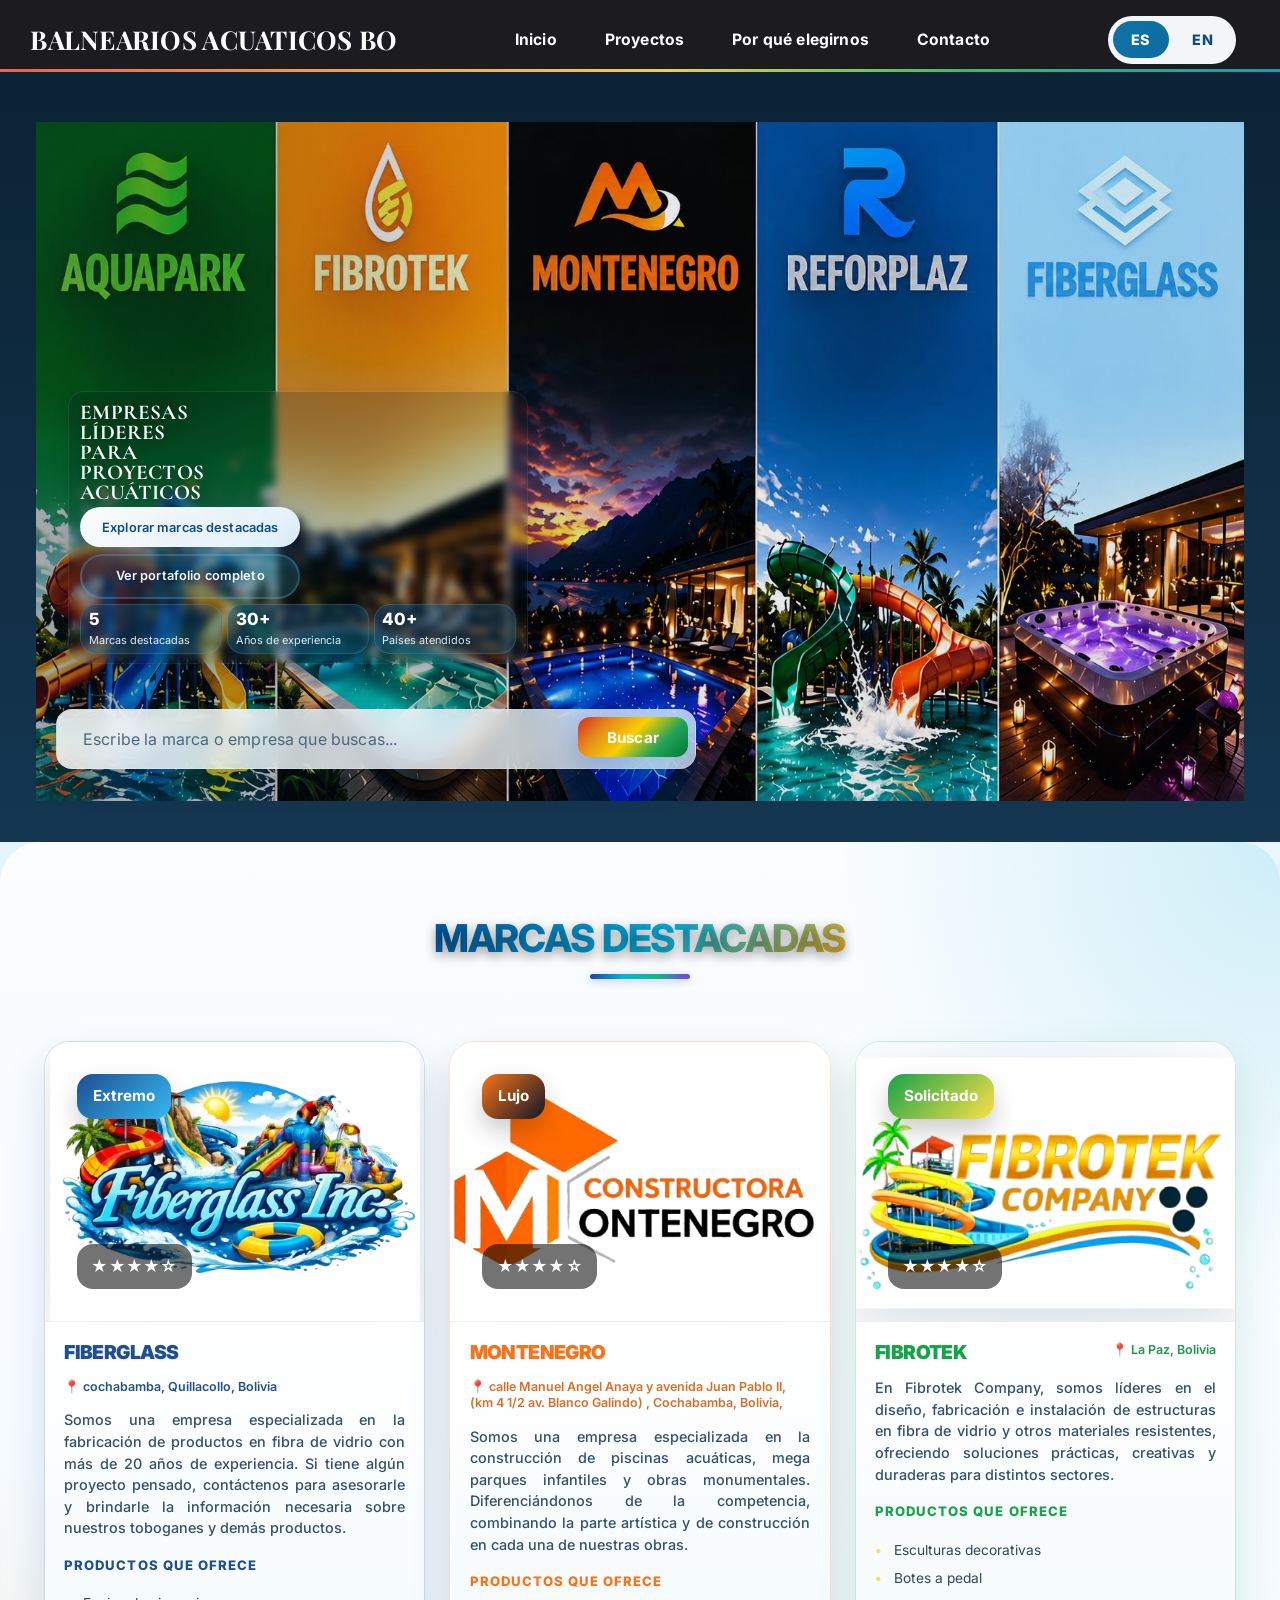
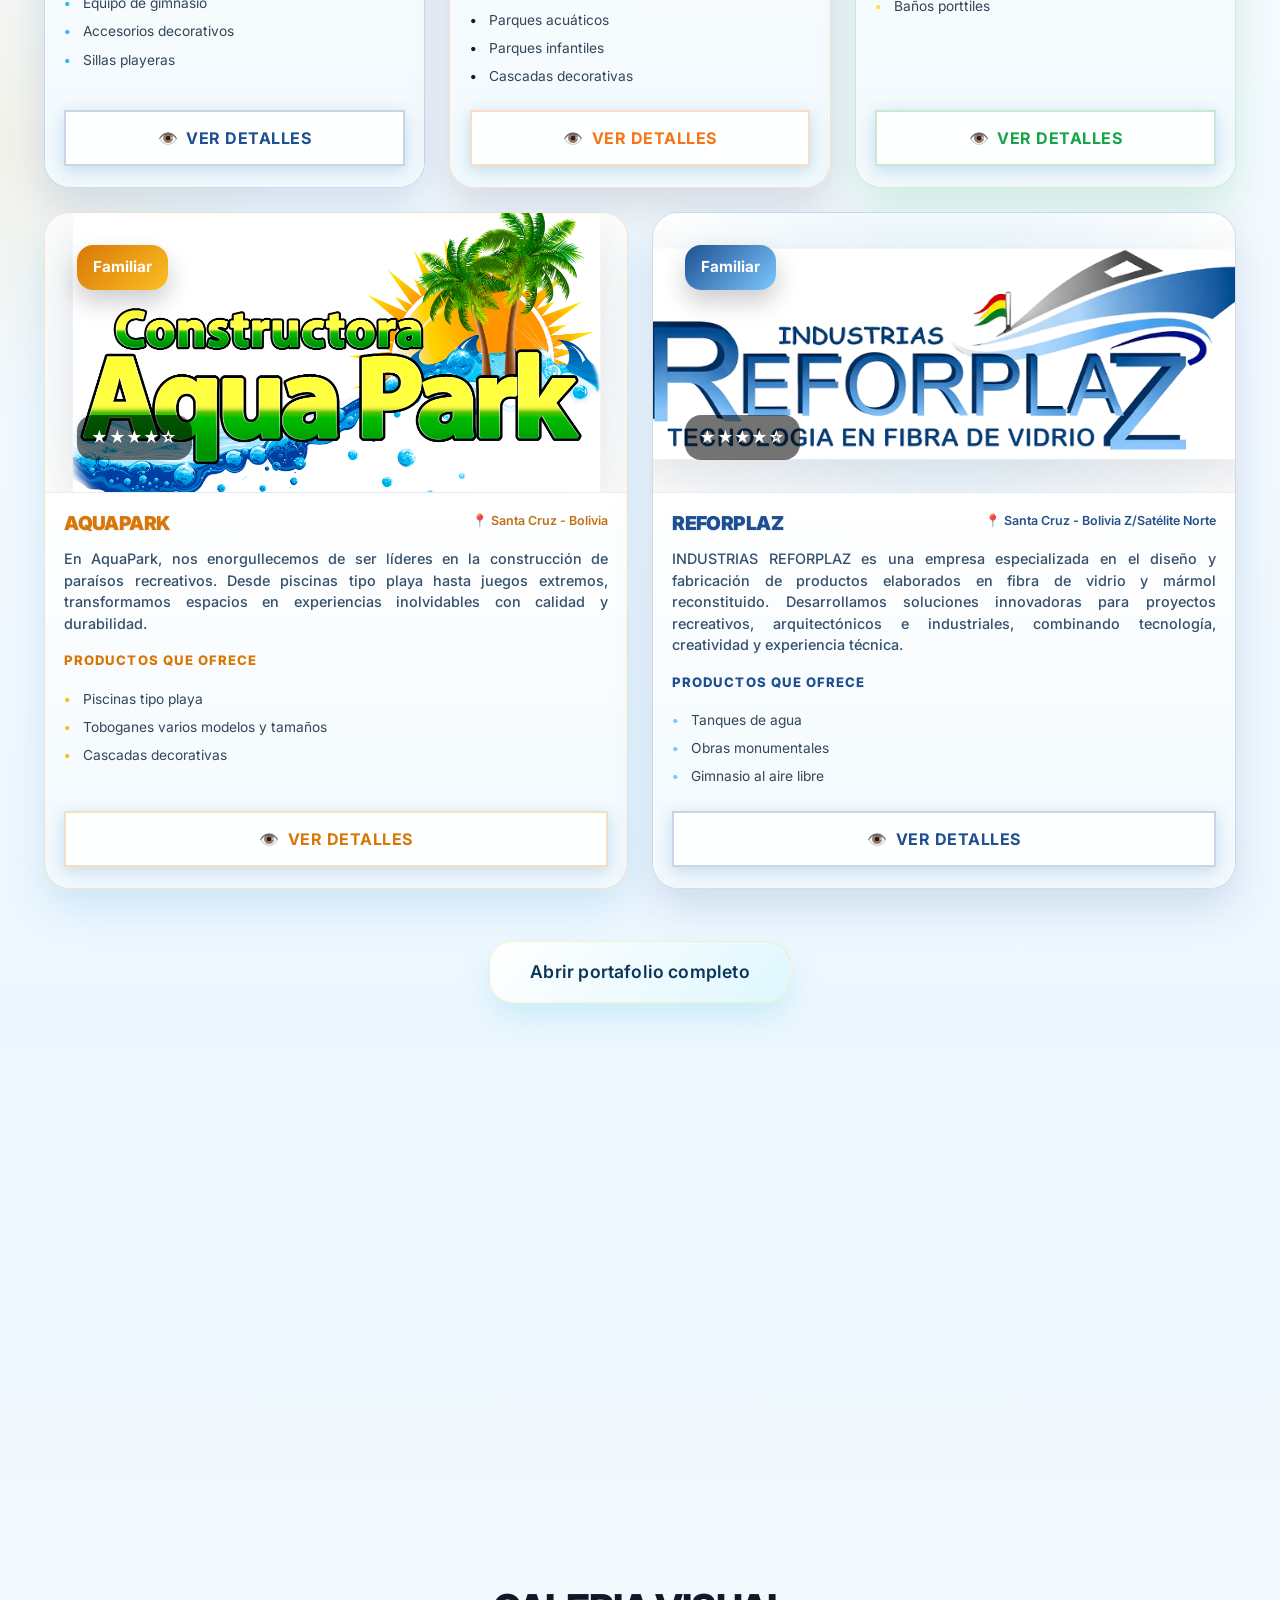
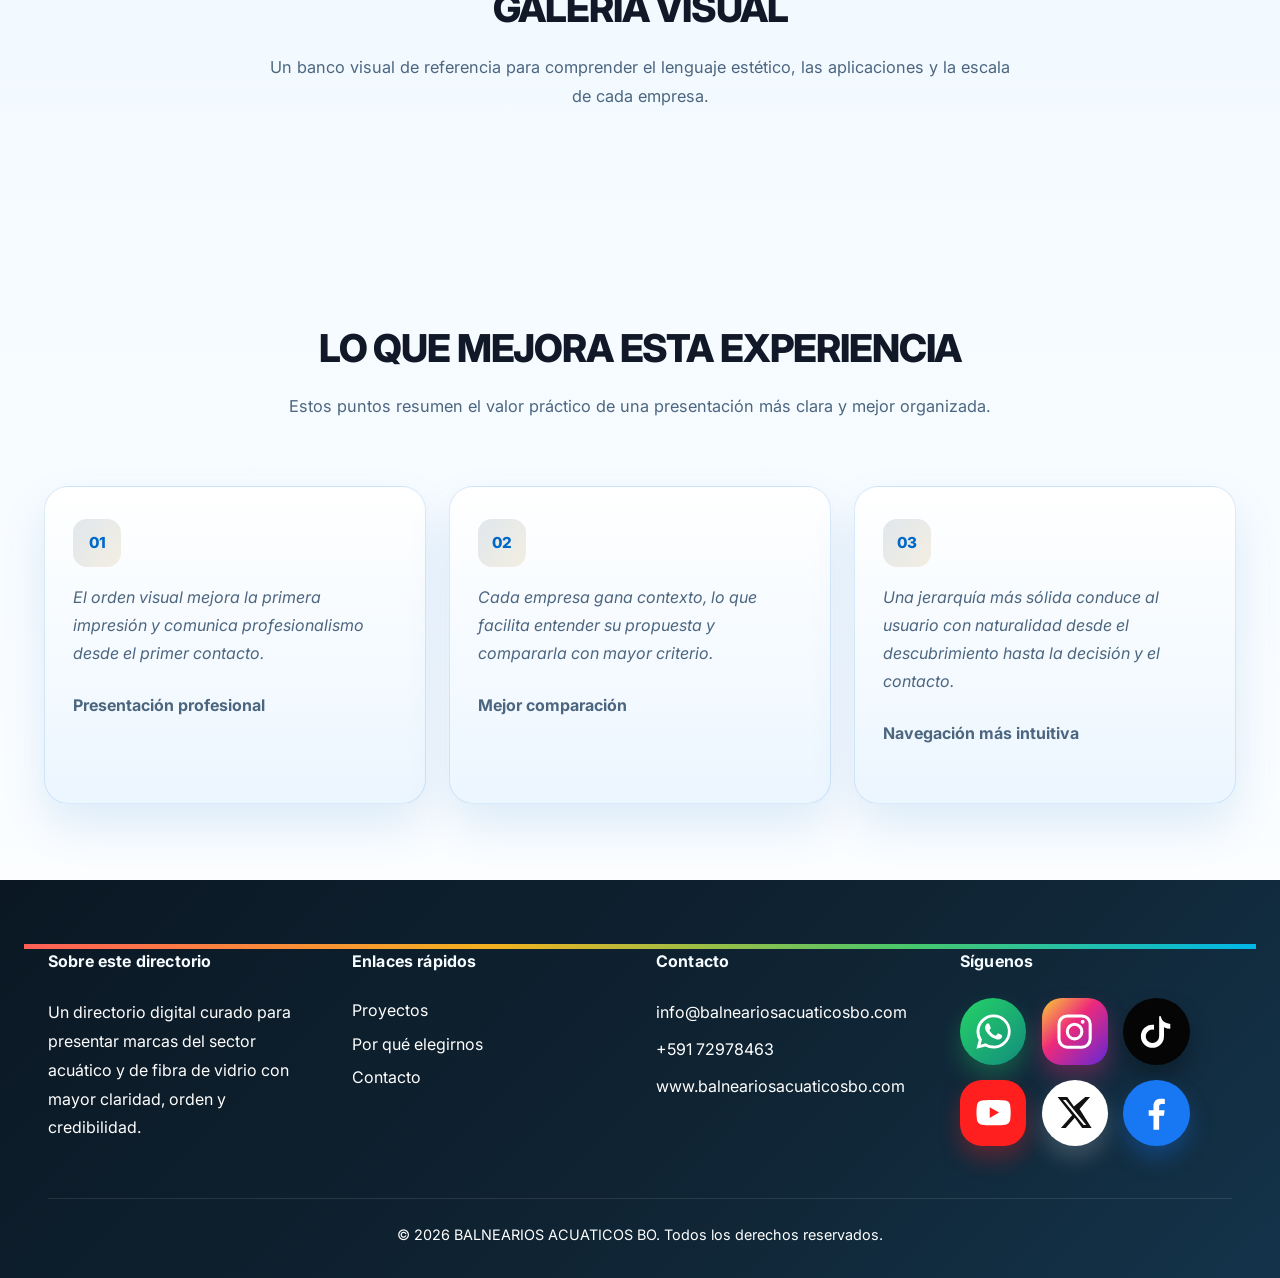
==== commit 709ba90c: "11 de mayo" ====
--- a/index.html
+++ b/index.html
@@ -10,7 +10,8 @@
     <title>BALNEARIOS ACUATICOS BO - Directorio de Marcas</title>
     <link rel="preconnect" href="https://fonts.googleapis.com">
     <link rel="preconnect" href="https://fonts.gstatic.com" crossorigin>
-    <link href="https://fonts.googleapis.com/css2?family=Inter:wght@400;500;600;700;800&family=Cormorant+Garamond:wght@600;700&display=swap" rel="stylesheet">
+    <link href="https://fonts.googleapis.com/css2?family=Inter:wght@400;500;600;700;800&family=Cormorant+Garamond:wght@600;700&family=Playfair+Display:wght@700&display=swap" rel="stylesheet">
+    <link rel="preload" as="image" href="img/fondo3-optimized.jpg" fetchpriority="high">
     <link rel="stylesheet" href="css/styles.css">
 </head>
 <body class="home-page">
@@ -18,7 +19,6 @@
         <div class="container">
             <div class="navbar-content">
                 <div class="logo">
-                    <span class="logo-icon"></span>
                     <span class="logo-text">BALNEARIOS ACUATICOS BO</span>
                 </div>
 
@@ -34,7 +34,6 @@
                         <button class="lang-option active" type="button" data-lang="es" data-label="Español">ES</button>
                         <button class="lang-option" type="button" data-lang="en" data-label="English">EN</button>
                     </div>
-                    <button class="btn-book-nav" data-nav-target="html/proyectos.html" data-en="View Portfolio" data-es="Ver portafolio">Ver portafolio</button>
                     <button class="hamburger" id="hamburger" aria-label="Abrir menú">
                         <span></span>
                         <span></span>
@@ -55,22 +54,20 @@
                     </div>
                     <div class="search-suggestions" id="searchSuggestions"></div>
                 </div>
-                <div class="hero-search-side-note">
-                    <strong data-en="Quick filter" data-es="Filtro rápido">Filtro rápido</strong>
-                    <span data-en="Start from the featured brands and narrow the search in seconds." data-es="Comienza por las marcas destacadas y reduce la búsqueda en segundos.">Comienza por las marcas destacadas y reduce la búsqueda en segundos.</span>
-                </div>
+               
             </div>
 
             <div class="hero-stage">
                 <div class="hero-stage-image" aria-hidden="true">
-                    <img src="img/fondo2.png" alt="" class="hero-stage-photo">
+                    <img src="img/fondo3-optimized.jpg" alt="" class="hero-stage-photo" width="1672" height="941" decoding="async" fetchpriority="high">
                 </div>
                 <div class="hero-stage-overlay"></div>
                 <div class="hero-stage-content">
-                    <h1 class="hero-title" data-en="Leading brands for aquatic projects and fiberglass solutions" data-es="Marcas líderes para proyectos acuáticos y soluciones en fibra de vidrio">
-                        Marcas líderes para proyectos acuáticos y soluciones en fibra de vidrio
+                    <h1 class="hero-title" data-en="Leading brands for aquatic projects and fiberglass solutions" data-es="EMPRESAS LÍDERES PARA PROYECTOS ACUÁTICOS ">
+                        EMPRESAS LÍDERES PARA PROYECTOS ACUÁTICOS 
                     </h1>
 
+                    
                     <div class="hero-buttons">
                         <button class="btn btn-primary" id="exploreBtn" data-en="Explore Featured Brands" data-es="Explorar marcas destacadas">Explorar marcas destacadas</button>
                         <a href="html/proyectos.html" class="btn btn-secondary hero-secondary-btn" data-en="View Full Portfolio" data-es="Ver portafolio completo">Ver portafolio completo</a>
@@ -98,10 +95,8 @@
     <section class="featured-brands-preview-section" id="brandPreview">
         <div class="container">
             <div class="featured-brands-title">
-                <h3 data-en="Featured Brands" data-es="Marcas destacadas">Marcas destacadas</h3>
-                <p class="featured-brands-subtitle" data-en="Review a curated selection of companies with technical profiles, product focus and visual references before entering the full portfolio." data-es="Revise una selección curada de empresas con perfil técnico, enfoque de productos y referencias visuales antes de ingresar al portafolio completo.">
-                    Revise una selección curada de empresas con perfil técnico, enfoque de productos y referencias visuales antes de ingresar al portafolio completo.
-                </p>
+                <h3 data-en="Featured Brands" data-es="MARCAS DESTACADAS">MARCAS DESTACADAS</h3>
+                
             </div>
             <div class="featured-brands-preview-grid" id="featuredBrandsPreview"></div>
             <div class="preview-cta-wrapper">
@@ -128,9 +123,9 @@
     <section class="gallery-section">
         <div class="container">
             <div class="section-header">
-                <h2 class="section-title" data-en="Visual Gallery" data-es="Galería visual">Galería visual</h2>
+                <h2 class="section-title" data-en="Visual Gallery" data-es="GALERIA VISUAL">GALERIA VISUAL</h2>
                 <p class="section-subtitle" data-en="A visual reference bank to understand the aesthetic language, applications and scale of each company." data-es="Un banco visual de referencia para comprender el lenguaje estético, las aplicaciones y la escala de cada empresa.">
-                    Un banco visual de referencia para comprender el lenguaje estético, las aplicaciones y la escala de cada empresa.
+                    Un banco visual de referencia para comprender el lenguaje estético, las aplicaciones y la escala de cada marca.
                 </p>
             </div>
 
@@ -141,7 +136,7 @@
     <section class="testimonials">
         <div class="container">
             <div class="section-header">
-                <h2 class="section-title" data-en="What this experience improves" data-es="Lo que mejora esta experiencia">Lo que mejora esta experiencia</h2>
+                <h2 class="section-title" data-en="What this experience improves" data-es="LO QUE MEJORA ESTA EXPERIENCIA">LO QUE MEJORA ESTA EXPERIENCIA</h2>
                 <p class="section-subtitle" data-en="These points summarize the practical value of a clearer and better organized presentation." data-es="Estos puntos resumen el valor práctico de una presentación más clara y mejor organizada.">
                     Estos puntos resumen el valor práctico de una presentación más clara y mejor organizada.
                 </p>
@@ -175,17 +170,7 @@
         </div>
     </section>
 
-    <section class="cta-section">
-        <div class="container">
-            <div class="cta-content">
-                <h2 data-en="Ready to review the full portfolio?" data-es="¿Listo para revisar el portafolio completo?">¿Listo para revisar el portafolio completo?</h2>
-                <p data-en="Continue to the projects section to evaluate each brand in more detail and move toward contact with better information." data-es="Continúe a la sección de proyectos para evaluar cada marca con mayor detalle y avanzar al contacto con mejor información.">
-                    Continúe a la sección de proyectos para evaluar cada marca con mayor detalle y avanzar al contacto con mejor información.
-                </p>
-                <button class="btn btn-large" id="ctaBookBtn" data-nav-target="html/proyectos.html" data-en="Go To Projects" data-es="Ir a Proyectos">Ir a Proyectos</button>
-            </div>
-        </div>
-    </section>
+    
 
     <footer class="footer" id="contact">
         <div class="container">
@@ -201,7 +186,6 @@
                     <h4 class="footer-title" data-en="Quick Links" data-es="Enlaces rápidos">Enlaces rápidos</h4>
                     <ul class="footer-links">
                         <li><a href="html/proyectos.html">Proyectos</a></li>
-                        <li><a href="#features">Ventajas</a></li>
                         <li><a href="html/por-que-visitar.html">Por qué elegirnos</a></li>
                         <li><a href="html/contacto.html">Contacto</a></li>
                     </ul>
@@ -210,13 +194,17 @@
                 <div class="footer-section">
                     <h4 class="footer-title" data-en="Contact" data-es="Contacto">Contacto</h4>
                     <p>info@balneariosacuaticosbo.com</p>
-                    <p>+591 700 00000</p>
+                    <p>+591 72978463</p>
                     <p>www.balneariosacuaticosbo.com</p>
                 </div>
 
                 <div class="footer-section">
                     <h4 class="footer-title" data-en="Follow Us" data-es="Síguenos">Síguenos</h4>
                     <div class="social-links">
+                        <a href="https://wa.me/59172978463" class="social-link social-link-whatsapp" aria-label="WhatsApp" title="WhatsApp" target="_blank" rel="noopener noreferrer">
+                            <span class="social-link-icon" aria-hidden="true"><svg viewBox="0 0 24 24"><path d="M19.05 4.94A9.9 9.9 0 0 0 12.02 2C6.53 2 2.05 6.47 2.05 11.98c0 1.76.46 3.48 1.33 5L2 22l5.17-1.35a9.94 9.94 0 0 0 4.84 1.23h.01c5.49 0 9.97-4.47 9.97-9.98a9.9 9.9 0 0 0-2.94-6.96Zm-7.03 15.25h-.01a8.3 8.3 0 0 1-4.22-1.15l-.3-.18-3.07.8.82-2.99-.2-.31a8.27 8.27 0 0 1-1.28-4.39c0-4.58 3.72-8.31 8.3-8.31 2.22 0 4.3.86 5.87 2.43a8.24 8.24 0 0 1 2.43 5.88c0 4.58-3.72 8.31-8.34 8.31Zm4.56-6.22c-.25-.12-1.47-.73-1.7-.81-.23-.09-.4-.12-.57.12-.17.24-.65.81-.8.98-.15.17-.29.19-.54.06-.25-.12-1.04-.38-1.98-1.2-.73-.65-1.22-1.45-1.37-1.69-.14-.24-.02-.37.11-.49.11-.11.25-.29.37-.43.12-.15.17-.24.25-.4.08-.17.04-.31-.02-.43-.06-.12-.57-1.37-.78-1.88-.21-.5-.42-.43-.57-.44h-.48c-.17 0-.43.06-.66.31-.23.24-.86.84-.86 2.05 0 1.21.88 2.38 1 2.54.12.17 1.73 2.64 4.19 3.7.59.26 1.05.41 1.41.53.59.19 1.12.16 1.54.1.47-.07 1.47-.6 1.68-1.17.21-.57.21-1.06.15-1.17-.06-.1-.23-.16-.48-.29Z"/></svg></span>
+                            <span class="social-link-label">WhatsApp</span>
+                        </a>
                         <a href="#" class="social-link social-link-instagram" aria-label="Instagram" title="Instagram">
                             <span class="social-link-icon" aria-hidden="true"><svg viewBox="0 0 24 24"><path d="M7.75 2h8.5A5.76 5.76 0 0 1 22 7.75v8.5A5.76 5.76 0 0 1 16.25 22h-8.5A5.76 5.76 0 0 1 2 16.25v-8.5A5.76 5.76 0 0 1 7.75 2Zm0 1.8A3.95 3.95 0 0 0 3.8 7.75v8.5a3.95 3.95 0 0 0 3.95 3.95h8.5a3.95 3.95 0 0 0 3.95-3.95v-8.5a3.95 3.95 0 0 0-3.95-3.95Zm8.98 1.35a1.12 1.12 0 1 1 0 2.24 1.12 1.12 0 0 1 0-2.24ZM12 6.86A5.14 5.14 0 1 1 6.86 12 5.15 5.15 0 0 1 12 6.86Zm0 1.8A3.34 3.34 0 1 0 15.34 12 3.34 3.34 0 0 0 12 8.66Z"/></svg></span>
                             <span class="social-link-label">Instagram</span>
@@ -254,90 +242,7 @@
         </div>
     </div>
 
-    <div class="modal" id="bookingModal">
-        <div class="modal-content modal-booking">
-            <button class="modal-close" id="bookingClose">&times;</button>
-            <div class="booking-form-wrapper">
-                <h2 data-en="Book Your Adventure" data-es="Reserva Tu Visita">Reserva Tu Visita</h2>
-                <form id="bookingForm" class="booking-form">
-                    <div class="form-group">
-                        <label data-en="Full Name" data-es="Nombre Completo">Nombre Completo</label>
-                        <input type="text" id="guestName" required>
-                    </div>
-
-                    <div class="form-group">
-                        <label data-en="Email" data-es="Correo Electrónico">Correo Electrónico</label>
-                        <input type="email" id="guestEmail" required>
-                    </div>
-
-                    <div class="form-row">
-                        <div class="form-group">
-                            <label data-en="Date" data-es="Fecha">Fecha</label>
-                            <input type="date" id="visitDate" required>
-                        </div>
-
-                        <div class="form-group">
-                            <label data-en="Park" data-es="Proyectos">Proyectos</label>
-                            <select id="parkSelect" required>
-                                <option value="">Selecciona un proyecto</option>
-                            </select>
-                        </div>
-                    </div>
-
-                    <div class="form-row">
-                        <div class="form-group">
-                            <label data-en="Adults" data-es="Adultos">Adultos</label>
-                            <input type="number" id="adultsCount" value="1" min="1" required>
-                        </div>
-
-                        <div class="form-group">
-                            <label data-en="Children" data-es="Niños">Niños</label>
-                            <input type="number" id="childrenCount" value="0" min="0" required>
-                        </div>
-                    </div>
-
-                    <div class="form-group">
-                        <label data-en="Package" data-es="Paquete">Paquete</label>
-                        <select id="packageSelect" required>
-                            <option value="standard">Estándar - $29.99</option>
-                            <option value="premium">Premium - $49.99</option>
-                            <option value="vip">VIP - $79.99</option>
-                        </select>
-                    </div>
-
-                    <div class="booking-summary">
-                        <p data-en="Estimated Total:" data-es="Total Estimado:">Total Estimado:</p>
-                        <p class="total-price" id="totalPrice">$0.00</p>
-                    </div>
-
-                    <button type="submit" class="btn btn-primary btn-full" data-en="Confirm Booking" data-es="Confirmar Reserva">
-                        Confirmar Reserva
-                    </button>
-                </form>
-            </div>
-        </div>
-    </div>
-
-    <div class="modal" id="imageModal">
-        <div class="modal-image-content">
-            <button class="modal-close" id="imageClose">&times;</button>
-            <div class="image-modal-stage">
-                <div class="image-modal-main">
-                    <button class="image-prev" id="imagePrev" type="button" aria-label="Imagen anterior">&lt;</button>
-                    <img id="modalImage" src="" alt="">
-                    <button class="image-next" id="imageNext" type="button" aria-label="Imagen siguiente">&gt;</button>
-                </div>
-                <div class="image-modal-info">
-                    <div class="image-modal-meta">
-                        <span class="image-modal-count" id="imageModalCount"></span>
-                        <h3 class="image-modal-title" id="imageModalTitle"></h3>
-                    </div>
-                    <p class="image-modal-description" id="imageModalDescription"></p>
-                    <div class="image-modal-thumbs" id="imageModalThumbs"></div>
-                </div>
-            </div>
-        </div>
-    </div>
+
 
     <div class="modal" id="successModal">
         <div class="modal-content modal-success">
@@ -350,6 +255,43 @@
         </div>
     </div>
 
-    <script src="js/script.js"></script>
+    <div class="modal" id="imageModal">
+        <div class="modal-image-content">
+            <button class="modal-close" id="imageClose">&times;</button>
+            <div class="image-modal-stage">
+                <div class="image-modal-main">
+                    <button class="image-prev" id="imagePrev" type="button" aria-label="Imagen anterior">&lt;</button>
+                    <div class="image-modal-presentation">
+                        <div class="image-modal-backdrop" id="imageModalBackdrop" aria-hidden="true"></div>
+                        <div class="image-modal-scene" id="imageModalScene">
+                            <img id="modalImage" src="" alt="">
+                            <div class="image-modal-scene-overlay" aria-hidden="true"></div>
+                            <div class="image-modal-scene-caption">
+                                <span class="image-modal-scene-label" id="imageModalSceneLabel"></span>
+                                <span class="image-modal-scene-brand" id="imageModalSceneBrand"></span>
+                            </div>
+                            <div class="image-modal-progress" aria-hidden="true">
+                                <span class="image-modal-progress-bar" id="imageModalProgress"></span>
+                            </div>
+                        </div>
+                    </div>
+                    <button class="image-next" id="imageNext" type="button" aria-label="Imagen siguiente">&gt;</button>
+                </div>
+                <div class="image-modal-info">
+                    <div class="image-modal-meta">
+                        <div class="image-modal-meta-copy">
+                            <span class="image-modal-count" id="imageModalCount"></span>
+                            <h3 class="image-modal-title" id="imageModalTitle"></h3>
+                        </div>
+                        <button class="image-modal-toggle" id="imageModalToggle" type="button" aria-pressed="true"></button>
+                    </div>
+                    <p class="image-modal-description" id="imageModalDescription"></p>
+                    <div class="image-modal-thumbs" id="imageModalThumbs"></div>
+                </div>
+            </div>
+        </div>
+    </div>
+
+    <script src="js/script.js" defer></script>
 </body>
 </html>
--- a/css/styles.css
+++ b/css/styles.css
@@ -1008,13 +1008,30 @@
 
 .gallery-brand-title {
     margin: 0.65rem 0 0;
-    font-size: clamp(1.55rem, 2.2vw, 2.35rem);
+    display: inline-block;
+    position: relative;
+    padding: 0.1rem 0.5rem 0.18rem 0;
+    font-size: clamp(1.9rem, 3vw, 3rem);
     font-family: 'Cormorant Garamond', serif;
-    font-weight: 700;
-    letter-spacing: 0.04em;
+    font-weight: 800;
+    letter-spacing: 0.06em;
     text-transform: uppercase;
-    color: color-mix(in srgb, var(--gallery-brand-primary, #0f4c81) 76%, #081a27 24%);
-    text-shadow: 0 10px 26px color-mix(in srgb, var(--gallery-brand-accent, #22d3ee) 12%, transparent);
+    line-height: 0.95;
+    color: color-mix(in srgb, var(--gallery-brand-primary, #0f4c81) 68%, #04111d 32%);
+    text-shadow:
+        0 12px 28px color-mix(in srgb, var(--gallery-brand-accent, #22d3ee) 16%, transparent),
+        0 2px 0 rgba(255, 255, 255, 0.4);
+}
+
+.gallery-brand-title::after {
+    content: "";
+    position: absolute;
+    left: 0;
+    bottom: -0.18rem;
+    width: min(72%, 180px);
+    height: 0.28rem;
+    border-radius: 999px;
+    background: linear-gradient(90deg, var(--gallery-brand-secondary, #0891b2), transparent);
 }
 
 .gallery-brand-meta {
@@ -1107,67 +1124,24 @@
     background: linear-gradient(180deg, rgba(8, 23, 35, 0.08), rgba(8, 23, 35, 0.78));
 }
 
-.gallery-front-copy {
-    position: relative;
-    z-index: 1;
-    display: grid;
-    gap: 0.3rem;
-    padding: 1.2rem;
-    color: #ffffff;
-    text-align: left;
-}
-
-.gallery-front-brand {
-    font-family: 'Cormorant Garamond', serif;
-    font-size: 1.35rem;
-    font-weight: 700;
-    letter-spacing: 0.05em;
-    text-transform: uppercase;
-    text-shadow: 0 8px 18px rgba(0, 0, 0, 0.22);
-}
-
-.gallery-front-index {
-    font-size: 0.86rem;
-    color: rgba(255, 255, 255, 0.8);
-}
-
 .gallery-face-back {
     padding: 1.35rem;
-    justify-content: space-between;
-    background:
-        linear-gradient(160deg, var(--gallery-brand-primary, #0f4c81), var(--gallery-brand-secondary, #0891b2));
+    justify-content: flex-end;
+    background: linear-gradient(160deg, var(--gallery-brand-primary, #0f4c81), var(--gallery-brand-secondary, #0891b2));
     color: #ffffff;
     transform: rotateY(180deg);
 }
 
-.gallery-back-tag {
-    display: inline-flex;
-    align-self: flex-start;
-    padding: 0.35rem 0.7rem;
-    border-radius: 999px;
-    background: rgba(255, 255, 255, 0.14);
-    font-size: 0.78rem;
-    font-weight: 700;
-    letter-spacing: 0.06em;
-    text-transform: uppercase;
-}
-
 .gallery-back-text {
     display: block;
+    margin: 0 0 1rem;
     font-size: 0.96rem;
     line-height: 1.6;
     color: rgba(255, 255, 255, 0.96);
 }
 
-
-.gallery-back-text {
-    font-size: 1rem;
-    line-height: 1.65;
-    color: rgba(255, 255, 255, 0.92);
-}
-
 .gallery-back-action {
-    font-size: 0.9rem;
+    font-size: 0.92rem;
     font-weight: 800;
     letter-spacing: 0.08em;
     text-transform: uppercase;
@@ -1243,6 +1217,14 @@
     font-size: 1.1rem;
     margin-bottom: var(--spacing-xl);
     opacity: 0.95;
+}
+
+.cta-actions {
+    display: flex;
+    justify-content: center;
+    align-items: center;
+    gap: 0.7rem;
+    flex-wrap: wrap;
 }
 
 .cta-section .btn {
@@ -1574,6 +1556,15 @@
 
 .social-link-youtube {
     color: #ffffff;
+}
+
+.social-link-whatsapp {
+    color: #ffffff;
+}
+
+.social-link-whatsapp .social-link-icon {
+    background: linear-gradient(135deg, #25d366 0%, #128c7e 100%);
+    box-shadow: 0 12px 22px rgba(37, 211, 102, 0.28);
 }
 
 .social-link-instagram .social-link-icon {
@@ -2326,13 +2317,112 @@
         linear-gradient(135deg, #062032 0%, #0b3558 42%, #0f4c81 100%);
 }
 
+.image-modal-presentation {
+    position: relative;
+    width: min(100%, 980px);
+    display: flex;
+    align-items: center;
+    justify-content: center;
+}
+
+.image-modal-backdrop {
+    position: absolute;
+    inset: 2rem;
+    border-radius: 30px;
+    background-position: center;
+    background-size: cover;
+    filter: blur(28px) saturate(1.1);
+    opacity: 0.35;
+    transform: scale(1.04);
+}
+
+.image-modal-scene {
+    position: relative;
+    width: 100%;
+    overflow: hidden;
+    border-radius: 30px;
+    background: rgba(255, 255, 255, 0.06);
+    border: 1px solid rgba(255, 255, 255, 0.14);
+    box-shadow: 0 24px 56px rgba(3, 10, 24, 0.34);
+    isolation: isolate;
+}
+
 .image-modal-main img {
     width: 100%;
     max-height: 70vh;
     object-fit: contain;
-    border-radius: 24px;
-    box-shadow: 0 24px 56px rgba(3, 10, 24, 0.34);
+    display: block;
+    border-radius: 30px;
     background: rgba(255, 255, 255, 0.08);
+}
+
+.image-modal-scene.is-animating img {
+    animation: imagePresentationReveal 0.8s cubic-bezier(0.22, 1, 0.36, 1);
+}
+
+.image-modal-scene-overlay {
+    position: absolute;
+    inset: 0;
+    background:
+        linear-gradient(180deg, rgba(5, 10, 18, 0.04), rgba(5, 10, 18, 0.08) 58%, rgba(5, 10, 18, 0.42) 100%),
+        linear-gradient(90deg, rgba(255, 255, 255, 0.08), transparent 18%, transparent 82%, rgba(255, 255, 255, 0.05));
+    pointer-events: none;
+}
+
+.image-modal-scene-caption {
+    position: absolute;
+    left: 1.2rem;
+    bottom: 1.1rem;
+    z-index: 2;
+    display: grid;
+    gap: 0.2rem;
+}
+
+.image-modal-scene-label,
+.image-modal-scene-brand {
+    width: fit-content;
+    padding: 0.38rem 0.7rem;
+    border-radius: 999px;
+    backdrop-filter: blur(8px);
+}
+
+.image-modal-scene-label {
+    background: rgba(255, 255, 255, 0.88);
+    color: #0b3558;
+    font-size: 0.76rem;
+    font-weight: 800;
+    letter-spacing: 0.04em;
+}
+
+.image-modal-scene-brand {
+    background: rgba(8, 22, 38, 0.72);
+    color: #ffffff;
+    font-size: 0.9rem;
+    font-weight: 700;
+}
+
+.image-modal-progress {
+    position: absolute;
+    left: 1rem;
+    right: 1rem;
+    bottom: 0.85rem;
+    height: 4px;
+    border-radius: 999px;
+    background: rgba(255, 255, 255, 0.22);
+    overflow: hidden;
+}
+
+.image-modal-progress-bar {
+    display: block;
+    width: 100%;
+    height: 100%;
+    transform-origin: left center;
+    transform: scaleX(0);
+    background: linear-gradient(90deg, #7dd3fc 0%, #ffffff 100%);
+}
+
+.image-modal-progress-bar.is-running {
+    animation: imagePresentationProgress linear forwards;
 }
 
 .image-modal-info {
@@ -2349,6 +2439,11 @@
     align-items: center;
     justify-content: space-between;
     gap: 1rem;
+}
+
+.image-modal-meta-copy {
+    display: grid;
+    gap: 0.35rem;
 }
 
 .image-modal-count {
@@ -2375,6 +2470,26 @@
     color: #486577;
     font-size: 0.92rem;
     line-height: 1.6;
+}
+
+.image-modal-toggle {
+    min-width: 108px;
+    min-height: 42px;
+    padding: 0.7rem 1rem;
+    border: 1px solid rgba(8, 145, 178, 0.16);
+    border-radius: 999px;
+    background: linear-gradient(180deg, #ffffff 0%, #eff8fc 100%);
+    color: #0b3558;
+    font-weight: 800;
+    cursor: pointer;
+    transition: transform 0.25s ease, box-shadow 0.25s ease, border-color 0.25s ease;
+}
+
+.image-modal-toggle:hover,
+.image-modal-toggle:focus-visible {
+    transform: translateY(-2px);
+    border-color: rgba(8, 145, 178, 0.34);
+    box-shadow: 0 14px 28px rgba(8, 47, 73, 0.12);
 }
 
 .image-modal-thumbs {
@@ -2449,6 +2564,28 @@
 .image-prev:hover, .image-next:hover {
     background: #ffffff;
     transform: translateY(-50%) scale(1.04);
+}
+
+@keyframes imagePresentationReveal {
+    0% {
+        opacity: 0.38;
+        transform: scale(1.05);
+        filter: saturate(0.92);
+    }
+    100% {
+        opacity: 1;
+        transform: scale(1);
+        filter: saturate(1);
+    }
+}
+
+@keyframes imagePresentationProgress {
+    from {
+        transform: scaleX(0);
+    }
+    to {
+        transform: scaleX(1);
+    }
 }
 
 /* ============================================
@@ -4590,163 +4727,152 @@
 }
 
 .projects-mega-section {
-    padding: 0 0 2.25rem;
-    background: linear-gradient(180deg, #f7fbff 0%, #f5f7ff 100%);
+    padding: 0 0 2.5rem;
+    background: #f6f8fb;
 }
 
 .projects-mega-shell {
     overflow: hidden;
-    border-radius: 28px;
-    background:
-        radial-gradient(circle at top left, rgba(56, 189, 248, 0.2), transparent 24%),
-        radial-gradient(circle at top right, rgba(14, 165, 233, 0.18), transparent 22%),
-        radial-gradient(circle at bottom right, rgba(245, 158, 11, 0.12), transparent 20%),
-        linear-gradient(180deg, rgba(255, 255, 255, 0.99), rgba(241, 248, 255, 0.99));
-    border: 1px solid rgba(96, 165, 250, 0.22);
-    box-shadow: 0 28px 60px rgba(15, 23, 42, 0.1);
+    border-radius: 24px;
+    background: linear-gradient(180deg, #fdfefe 0%, #edf8ff 100%);
+    border: 1px solid rgba(16, 86, 142, 0.18);
+    box-shadow: 0 24px 60px rgba(9, 38, 66, 0.16);
 }
 
 .projects-mega-shell-nav {
-    border-radius: 30px;
-    box-shadow: 0 30px 80px rgba(15, 23, 42, 0.18);
+    border-radius: 24px;
+    box-shadow: 0 24px 58px rgba(15, 23, 42, 0.12);
     max-height: min(82vh, 760px);
     overflow: hidden;
 }
 
 .projects-mega-topbar {
     display: grid;
-    gap: 1rem;
+    gap: 1.05rem;
     justify-items: center;
-    padding: 1.8rem 1.5rem 1rem;
-    border-bottom: 1px solid rgba(148, 163, 184, 0.16);
-    background: linear-gradient(180deg, rgba(255, 255, 255, 0.88), rgba(236, 246, 255, 0.9));
+    padding: 2.1rem 2rem 1.2rem;
+    border-bottom: 1px solid rgba(16, 86, 142, 0.16);
+    background: linear-gradient(135deg, #0f4c81 0%, #117a8b 55%, #18a999 100%);
 }
 
 .projects-mega-brand {
-    color: #0b3558;
+    color: #ffffff;
     font-family: 'Cormorant Garamond', serif;
-    font-size: clamp(2rem, 4vw, 3.2rem);
-    letter-spacing: 0.03em;
+    font-size: clamp(2.2rem, 4vw, 3.55rem);
+    letter-spacing: 0.04em;
+    line-height: 1;
+    text-shadow: 0 8px 18px rgba(0, 0, 0, 0.2);
 }
 
 .projects-mega-tabs {
     display: flex;
     flex-wrap: wrap;
     justify-content: center;
-    gap: 1.1rem;
+    gap: 0.9rem;
 }
 
 .projects-mega-tab {
-    border: 0;
-    background: rgba(255, 255, 255, 0.7);
-    color: #35556d;
-    font-size: 0.98rem;
+    border: 1px solid rgba(255, 255, 255, 0.34);
+    background: rgba(255, 255, 255, 0.16);
+    color: #f5fbff;
+    font-size: 1rem;
     font-weight: 700;
-    padding: 0.58rem 0.95rem;
+    padding: 0.72rem 1.35rem;
     border-radius: 999px;
-    border: 1px solid rgba(148, 163, 184, 0.14);
     cursor: pointer;
+    backdrop-filter: blur(10px);
     transition: color 0.2s ease, border-color 0.2s ease, background-color 0.2s ease, box-shadow 0.2s ease, transform 0.2s ease;
 }
 
 .projects-mega-tab.active,
 .projects-mega-tab:hover {
-    color: #0f4c81;
-    border-color: rgba(245, 158, 11, 0.34);
-    background: linear-gradient(135deg, rgba(255, 255, 255, 0.98), rgba(255, 246, 214, 0.98));
-    box-shadow: 0 12px 24px rgba(245, 158, 11, 0.14);
+    color: #0f3d61;
+    border-color: rgba(255, 214, 102, 0.72);
+    background: linear-gradient(135deg, #ffe08a 0%, #ffd166 100%);
+    box-shadow: 0 12px 28px rgba(255, 209, 102, 0.32);
     transform: translateY(-1px);
 }
 
 .projects-mega-panel {
-    padding: 1.05rem 1.1rem 1.2rem;
+    padding: 1.35rem 1.4rem 1.6rem;
     max-height: calc(min(82vh, 760px) - 138px);
     overflow-y: auto;
     overflow-x: hidden;
     overscroll-behavior: contain;
 }
 
+.projects-mega-hero-visuals {
+    display: grid;
+    grid-template-columns: repeat(3, minmax(0, 1fr));
+    gap: 1rem;
+    margin-bottom: 1.1rem;
+    align-items: stretch;
+}
+
 .projects-mega-grid {
     display: grid;
-    grid-template-columns: minmax(210px, 1fr) minmax(210px, 1fr) minmax(210px, 1fr) minmax(220px, 1fr) 190px;
-    gap: 1rem;
+    grid-template-columns: minmax(0, 1.08fr) minmax(0, 1.08fr) minmax(250px, 0.92fr) minmax(250px, 0.92fr);
+    gap: 1.1rem;
     align-items: start;
 }
 
 .projects-mega-column {
     display: grid;
-    gap: 0.75rem;
+    gap: 0.95rem;
     min-width: 0;
-    padding: 0.9rem;
-    border-radius: 24px;
-    border: 1px solid rgba(191, 219, 254, 0.92);
-    box-shadow: inset 0 1px 0 rgba(255, 255, 255, 0.75);
-}
-
-.projects-mega-column:nth-child(1) {
-    background: linear-gradient(180deg, rgba(221, 241, 255, 0.98), rgba(244, 249, 255, 0.98));
-}
-
-.projects-mega-column:nth-child(2) {
-    background: linear-gradient(180deg, rgba(223, 247, 255, 0.98), rgba(244, 251, 255, 0.98));
-}
-
-.projects-mega-column:nth-child(3) {
-    background: linear-gradient(180deg, rgba(225, 250, 239, 0.98), rgba(244, 252, 247, 0.98));
-}
-
-.projects-mega-column:nth-child(4) {
-    background: linear-gradient(180deg, rgba(255, 238, 216, 0.98), rgba(255, 247, 238, 0.98));
+    padding: 1rem;
+    border-radius: 20px;
+    border: 1px solid rgba(16, 86, 142, 0.12);
+    background: linear-gradient(180deg, #ffffff 0%, #f3fbff 100%);
+    box-shadow: 0 14px 28px rgba(15, 23, 42, 0.07);
+}
+
+.projects-mega-column-rich {
+    gap: 1rem;
+}
+
+.projects-mega-subsection {
+    display: grid;
+    gap: 0.8rem;
+    padding: 0.95rem;
+    border-radius: 18px;
+    background: linear-gradient(180deg, #fafdff 0%, #eaf7ff 100%);
+    border: 1px solid rgba(17, 122, 139, 0.1);
 }
 
 .projects-mega-column-title {
-    color: #123a5c;
-    font-size: 0.8rem;
+    color: #0e5a84;
+    font-size: 0.82rem;
     font-weight: 800;
-    letter-spacing: 0.1em;
+    letter-spacing: 0.14em;
     text-transform: uppercase;
-    padding-bottom: 0.45rem;
-    border-bottom: 1px solid rgba(148, 163, 184, 0.14);
-}
-
-.projects-mega-column:nth-child(1) .projects-mega-column-title {
-    color: #1d4f91;
-}
-
-.projects-mega-column:nth-child(2) .projects-mega-column-title {
-    color: #176281;
-}
-
-.projects-mega-column:nth-child(3) .projects-mega-column-title {
-    color: #2f6f56;
-}
-
-.projects-mega-column:nth-child(4) .projects-mega-column-title {
-    color: #9a5b12;
+    padding-bottom: 0.7rem;
+    border-bottom: 1px solid rgba(16, 86, 142, 0.12);
 }
 
 .projects-mega-menu-list,
 .projects-mega-feature-list,
 .projects-mega-brand-list {
     display: grid;
-    gap: 0.55rem;
+    gap: 0.68rem;
 }
 
 .projects-mega-link,
 .projects-mega-feature-item,
 .projects-mega-brand-item {
     display: grid;
-    gap: 0.16rem;
-    padding: 0.82rem 0.86rem;
+    gap: 0.32rem;
+    padding: 0.92rem 0.95rem;
     text-align: left;
-    color: #4b5563;
+    color: #35536d;
     font-size: 1rem;
     text-decoration: none;
     border-radius: 16px;
-    background: rgba(255, 255, 255, 0.92);
-    border: 1px solid rgba(148, 163, 184, 0.12);
+    background: linear-gradient(180deg, #ffffff 0%, #f7fcff 100%);
+    border: 1px solid rgba(18, 97, 151, 0.12);
     transition: transform 0.2s ease, border-color 0.2s ease, box-shadow 0.2s ease, background 0.2s ease, color 0.2s ease;
     min-width: 0;
+    box-shadow: 0 10px 24px rgba(15, 23, 42, 0.05);
 }
 
 .projects-mega-link {
@@ -4757,113 +4883,104 @@
 .projects-mega-link:hover,
 .projects-mega-feature-item:hover,
 .projects-mega-brand-item:hover {
-    color: #0f4c81;
-    border-color: rgba(59, 130, 246, 0.24);
-    background: linear-gradient(180deg, rgba(255, 255, 255, 1), rgba(227, 242, 255, 1));
-    box-shadow: 0 14px 24px rgba(59, 130, 246, 0.14);
+    color: #0c3657;
+    border-color: rgba(17, 122, 139, 0.4);
+    background: linear-gradient(135deg, #dff7ff 0%, #bff3ea 100%);
+    box-shadow: 0 16px 30px rgba(17, 122, 139, 0.18);
     transform: translateY(-2px);
 }
 
-.projects-mega-column:nth-child(3) .projects-mega-link.is-active,
-.projects-mega-column:nth-child(3) .projects-mega-link:hover,
-.projects-mega-column:nth-child(3) .projects-mega-feature-item:hover {
-    border-color: rgba(34, 197, 94, 0.28);
-    background: linear-gradient(180deg, rgba(255, 255, 255, 1), rgba(228, 250, 236, 1));
-    box-shadow: 0 14px 24px rgba(34, 197, 94, 0.12);
-}
-
-.projects-mega-column:nth-child(4) .projects-mega-link.is-active,
-.projects-mega-column:nth-child(4) .projects-mega-link:hover,
-.projects-mega-column:nth-child(4) .projects-mega-feature-item:hover,
-.projects-mega-column:nth-child(4) .projects-mega-brand-item:hover {
-    border-color: rgba(245, 158, 11, 0.28);
-    background: linear-gradient(180deg, rgba(255, 255, 255, 1), rgba(255, 241, 220, 1));
-    box-shadow: 0 14px 24px rgba(245, 158, 11, 0.12);
-}
-
 .projects-mega-entry-label {
-    color: #16344d;
+    color: #0d4267;
+    font-size: 1rem;
+    font-weight: 800;
+    line-height: 1.24;
+    text-wrap: balance;
+}
+
+.projects-mega-entry-copy {
+    color: #4d6881;
+    font-size: 0.82rem;
+    font-weight: 600;
+    line-height: 1.45;
+    display: -webkit-box;
+    -webkit-line-clamp: 3;
+    -webkit-box-orient: vertical;
+    overflow: hidden;
+}
+
+.projects-mega-brand-item {
+    color: #111827;
+}
+
+.projects-mega-brand-item span:first-child {
+    color: #0d4267;
     font-size: 0.98rem;
     font-weight: 800;
-    line-height: 1.22;
     text-wrap: balance;
 }
 
-.projects-mega-entry-copy {
-    color: #5f7285;
-    font-size: 0.74rem;
-    font-weight: 700;
-    line-height: 1.35;
+.projects-mega-brand-item span:last-child {
+    color: #54708a;
+    font-size: 0.8rem;
+    font-weight: 600;
+    line-height: 1.5;
     display: -webkit-box;
     -webkit-line-clamp: 2;
     -webkit-box-orient: vertical;
     overflow: hidden;
 }
 
-.projects-mega-brand-item {
-    color: #111827;
-}
-
-.projects-mega-brand-item span:first-child {
-    color: #10283e;
-    font-size: 1rem;
-    font-weight: 800;
-    text-wrap: balance;
-}
-
-.projects-mega-brand-item span:last-child {
-    color: #64748b;
-    font-size: 0.73rem;
-    font-weight: 700;
-    line-height: 1.34;
-    display: -webkit-box;
-    -webkit-line-clamp: 2;
-    -webkit-box-orient: vertical;
-    overflow: hidden;
-}
-
 .projects-mega-visuals {
     display: grid;
     grid-template-columns: 1fr;
-    gap: 1.05rem;
-    position: sticky;
-    top: 0;
-    align-self: start;
+    gap: 0.75rem;
 }
 
 .projects-mega-visual-card {
     position: relative;
     display: block;
-    min-height: 182px;
+    min-height: 176px;
     overflow: hidden;
-    background: linear-gradient(135deg, #d9eef8, #cbe8f5);
+    background: #d9eef3;
     cursor: pointer;
-    border-radius: 18px;
-    border: 1px solid rgba(15, 76, 129, 0.18);
+    border-radius: 16px;
+    border: 1px solid rgba(18, 58, 92, 0.08);
     text-decoration: none;
-    box-shadow: 0 20px 34px rgba(15, 23, 42, 0.08);
+    box-shadow: 0 12px 24px rgba(15, 23, 42, 0.06);
     transition: transform 0.2s ease, box-shadow 0.2s ease;
 }
 
 .projects-mega-visual-card:hover {
     transform: translateY(-3px);
-    box-shadow: 0 26px 40px rgba(15, 23, 42, 0.12);
+    box-shadow: 0 18px 30px rgba(15, 23, 42, 0.1);
+}
+
+.projects-mega-visual-card-hero {
+    min-height: 180px;
+}
+
+.projects-mega-visual-card-hero .projects-mega-visual-label {
+    left: 1rem;
+    right: 1rem;
+    bottom: 1rem;
+    font-size: 1rem;
 }
 
 .projects-mega-visual-card img {
     width: 100%;
     height: 100%;
     object-fit: cover;
-    object-position: center;
+    object-position: var(--mega-visual-position, center center);
     display: block;
-    transition: transform 0.35s ease, filter 0.35s ease;
+    transition: transform 0.4s ease, filter 0.35s ease;
 }
 
 .projects-mega-visual-card::after {
     content: '';
     position: absolute;
     inset: 0;
-    background: linear-gradient(180deg, rgba(8, 47, 73, 0.02), rgba(8, 47, 73, 0.58));
+    background: linear-gradient(180deg, rgba(16, 59, 99, 0.02), rgba(16, 59, 99, 0.56));
 }
 
 .projects-mega-visual-label {
@@ -4873,26 +4990,30 @@
     bottom: 1rem;
     z-index: 1;
     color: #ffffff;
-    font-size: 1rem;
+    font-size: 1.02rem;
     font-weight: 800;
     text-shadow: 0 4px 18px rgba(0, 0, 0, 0.28);
-    line-height: 1.25;
+    line-height: 1.35;
 }
 
 .projects-mega-visual-card:hover img {
-    transform: scale(1.06);
-    filter: saturate(1.06);
+    transform: scale(1.08);
+    filter: saturate(1.12) contrast(1.03);
 }
 
 @media (max-width: 1200px) {
+    .projects-mega-hero-visuals {
+        grid-template-columns: repeat(2, minmax(0, 1fr));
+    }
+
     .projects-mega-grid {
         grid-template-columns: repeat(2, minmax(0, 1fr));
     }
 
-    .projects-mega-visuals {
+    .projects-mega-column-rich {
         grid-column: 1 / -1;
         grid-template-columns: repeat(2, minmax(0, 1fr));
-        position: static;
+        align-items: start;
     }
 }
 
@@ -4902,21 +5023,23 @@
         max-height: calc(min(82vh, 760px) - 132px);
     }
 
-    .projects-mega-grid {
+    .projects-mega-hero-visuals,
+    .projects-mega-grid,
+    .projects-mega-column-rich {
         grid-template-columns: 1fr;
     }
 
     .projects-mega-column {
-        padding: 0.72rem;
-    }
-
-    .projects-mega-visuals {
-        grid-template-columns: 1fr;
+        padding: 1rem;
+    }
+
+    .projects-mega-subsection {
+        padding: 0.95rem;
     }
 
     .projects-mega-entry-label,
     .projects-mega-brand-item span:first-child {
-        font-size: 0.94rem;
+        font-size: 0.98rem;
     }
 }
 
@@ -6012,6 +6135,7 @@
     background: linear-gradient(180deg, #ffffff 0%, #eff8fc 100%);
     border: 1px solid rgba(8, 145, 178, 0.18);
     min-height: 156px;
+    aspect-ratio: 16 / 9;
     box-shadow: 0 14px 30px rgba(8, 47, 73, 0.12);
     transition: transform 0.32s cubic-bezier(0.22, 1, 0.36, 1), box-shadow 0.32s ease, border-color 0.32s ease, filter 0.32s ease;
     position: relative;
@@ -6030,11 +6154,13 @@
 
 .brand-gallery-thumb img {
     width: 100%;
-    height: 156px;
+    height: 100%;
     object-fit: cover;
-    object-position: center;
+    object-position: center center;
     display: block;
-    transform: scale(1.01);
+    padding: 0;
+    background: transparent;
+    transform: scale(1);
     transition: transform 0.45s cubic-bezier(0.22, 1, 0.36, 1), filter 0.35s ease;
 }
 
@@ -6052,8 +6178,8 @@
 
 .brand-gallery-thumb:hover img,
 .brand-gallery-thumb:focus-visible img {
-    transform: scale(1.09);
-    filter: saturate(1.08) contrast(1.04);
+    transform: scale(1.03);
+    filter: saturate(1.05) contrast(1.02);
 }
 
 .brand-gallery-thumb:focus-visible {
@@ -6436,6 +6562,14 @@
     background:
         linear-gradient(rgba(20, 25, 33, 0.82), rgba(20, 25, 33, 0.82)),
         url('../img/fiberglass3.jpg') center center/cover no-repeat;
+}
+
+.why-page .testimonials-section {
+    padding-bottom: 0.75rem;
+}
+
+.why-page .cta-section {
+    padding-top: 0.75rem;
 }
 
 .why-page .why-hero-shell {
@@ -6866,6 +7000,11 @@
     .image-modal-thumbs {
         grid-template-columns: repeat(4, minmax(0, 1fr));
     }
+
+    .image-modal-backdrop {
+        inset: 1.2rem;
+        filter: blur(22px);
+    }
 }
 
 @media (max-width: 640px) {
@@ -6881,6 +7020,15 @@
         border-radius: 18px;
     }
 
+    .image-modal-meta {
+        align-items: flex-start;
+        flex-direction: column;
+    }
+
+    .image-modal-toggle {
+        width: 100%;
+    }
+
     .image-modal-title {
         font-size: 1.2rem;
     }
@@ -6913,6 +7061,27 @@
 
     .image-next {
         right: 0.8rem;
+    }
+
+    .image-modal-backdrop {
+        inset: 0.8rem;
+        filter: blur(18px);
+    }
+
+    .image-modal-scene,
+    .image-modal-main img {
+        border-radius: 24px;
+    }
+
+    .image-modal-scene-caption {
+        left: 0.8rem;
+        bottom: 0.75rem;
+    }
+
+    .image-modal-progress {
+        left: 0.7rem;
+        right: 0.7rem;
+        bottom: 0.6rem;
     }
 }
 
@@ -6953,6 +7122,23 @@
     color: #5f7285;
 }
 
+.footer .footer-section p,
+.footer .footer-section ul li,
+.footer .footer-section ul li a,
+.footer .footer-links a,
+.footer .footer-bottom,
+.footer .footer-bottom a,
+.footer .social-link,
+.site-subpage .footer .footer-section p,
+.site-subpage .footer .footer-section ul li,
+.site-subpage .footer .footer-section ul li a,
+.site-subpage .footer .footer-links a,
+.site-subpage .footer .footer-bottom,
+.site-subpage .footer .footer-bottom a,
+.site-subpage .footer .social-link {
+    color: #ffffff;
+}
+
 .btn-primary,
 .btn-book-nav,
 .search-btn,
@@ -7236,7 +7422,7 @@
 }
 
 .home-page .brand-gallery-thumb img {
-    height: 112px;
+    height: 100%;
     min-height: 112px;
 }
 
@@ -7729,28 +7915,23 @@
    CONTACT PAGE REFRESH
    ============================================ */
 
-.contact-page .contact-hero {
-    background:
-        radial-gradient(circle at top left, rgba(239, 68, 68, 0.18), transparent 22%),
-        radial-gradient(circle at top right, rgba(234, 179, 8, 0.16), transparent 24%),
-        radial-gradient(circle at bottom right, rgba(34, 197, 94, 0.16), transparent 24%),
-        linear-gradient(135deg, #081723 0%, #0b2c3f 52%, #0d4d58 100%);
-}
-
 .contact-page .contact-hero .container {
     display: grid;
-    grid-template-columns: minmax(0, 1.1fr) minmax(320px, 0.9fr);
-    gap: 2rem;
+    grid-template-columns: minmax(0, 1fr);
+    gap: 1rem;
     align-items: center;
+    min-height: 620px;
+    padding-top: 5rem;
+    padding-bottom: 5rem;
 }
 
 .contact-hero-kicker {
     display: inline-flex;
-    margin-bottom: 1rem;
-    padding: 0.45rem 0.9rem;
+    margin-bottom: 0.35rem;
+    padding: 0.55rem 1rem;
     border-radius: 999px;
-    background: rgba(255, 255, 255, 0.1);
-    border: 1px solid rgba(255, 255, 255, 0.14);
+    background: rgba(255, 255, 255, 0.12);
+    border: 1px solid rgba(255, 255, 255, 0.18);
     color: #fff;
     font-size: 0.82rem;
     font-weight: 800;
@@ -7758,11 +7939,58 @@
     text-transform: uppercase;
 }
 
+.contact-page .contact-hero .hero-content {
+    max-width: 760px;
+    display: grid;
+    gap: 1.15rem;
+}
+
+.contact-page .contact-hero .hero-title {
+    max-width: 10ch;
+    margin: 0;
+    line-height: 0.95;
+}
+
+.contact-page .contact-hero .hero-subtitle {
+    max-width: 56ch;
+    margin: 0;
+    font-size: 1.04rem;
+    line-height: 1.8;
+    color: rgba(243, 248, 252, 0.92);
+}
+
+.contact-hero-copy-block {
+    display: grid;
+    gap: 0.7rem;
+    max-width: 44rem;
+    padding: 1.25rem 1.4rem;
+    border-radius: 16px;
+    background: rgba(255, 255, 255, 0.08);
+    border: 1px solid rgba(255, 255, 255, 0.12);
+    backdrop-filter: blur(8px);
+}
+
+.contact-hero-copy-block h2 {
+    margin: 0;
+    color: #ffffff;
+    font-family: var(--font-display);
+    font-size: clamp(1.75rem, 3vw, 2.9rem);
+    line-height: 1.05;
+    text-wrap: balance;
+}
+
+.contact-hero-copy-block p {
+    margin: 0;
+    color: rgba(239, 246, 250, 0.9);
+    font-size: 1rem;
+    line-height: 1.75;
+}
+
 .contact-hero-flags {
     display: flex;
     flex-wrap: wrap;
     gap: 0.8rem;
-    margin-top: 1.3rem;
+    margin-top: 0.2rem;
 }
 
 .contact-flag-pill {
@@ -7781,77 +8009,48 @@
 .flag-green { background: linear-gradient(135deg, #22c55e 0%, #86efac 100%); }
 
 .contact-hero-panel {
-    opacity: 1;
+    display: none;
 }
 
 .contact-hero-card {
-    position: relative;
-    padding: 2rem;
-    border-radius: 32px;
-    background:
-        linear-gradient(145deg, rgba(255, 255, 255, 0.98), rgba(239, 248, 252, 0.96));
-    border: 1px solid rgba(255, 255, 255, 0.22);
-    box-shadow: 0 28px 60px rgba(0, 0, 0, 0.18);
-    overflow: hidden;
+    display: none;
 }
 
 .contact-hero-card::before {
-    content: '';
-    position: absolute;
-    inset: 0 0 auto 0;
-    height: 6px;
-    background: linear-gradient(90deg, #ef4444 0%, #facc15 50%, #22c55e 100%);
+    display: none;
 }
 
 .contact-hero-badge {
-    display: inline-flex;
-    padding: 0.45rem 0.8rem;
-    border-radius: 999px;
-    background: rgba(11, 76, 129, 0.08);
-    color: #0b3558;
-    font-weight: 800;
-    margin-bottom: 1rem;
-}
-
-.contact-hero-card h2 {
-    margin: 0 0 0.85rem;
-    color: #0b3558;
-    font-family: var(--font-display);
-    font-size: clamp(2rem, 3vw, 2.8rem);
-    line-height: 1.02;
-}
-
-.contact-hero-card p {
-    margin: 0;
-    color: #4d6578;
-    line-height: 1.8;
+    display: none;
 }
 
 .contact-hero-stats {
     display: grid;
     grid-template-columns: repeat(3, minmax(0, 1fr));
-    gap: 0.9rem;
-    margin-top: 1.4rem;
+    gap: 0.95rem;
+    margin-top: 0.35rem;
+    max-width: 720px;
 }
 
 .contact-hero-stats div {
-    padding: 1rem 0.85rem;
-    border-radius: 20px;
-    background: linear-gradient(180deg, #ffffff 0%, #f3fbfe 100%);
-    border: 1px solid rgba(8, 145, 178, 0.12);
+    padding: 1rem 1rem;
+    border-radius: 16px;
+    background: rgba(255, 255, 255, 0.1);
+    border: 1px solid rgba(255, 255, 255, 0.14);
     text-align: center;
+    backdrop-filter: blur(10px);
 }
 
 .contact-hero-stats strong {
     display: block;
-    color: #0f4c81;
+    color: #ffffff;
     font-size: 1.5rem;
 }
 
 .contact-hero-stats span {
     display: block;
     margin-top: 0.35rem;
-    color: #5d7283;
+    color: rgba(241, 246, 251, 0.84);
     font-size: 0.9rem;
     font-weight: 700;
 }
@@ -8277,23 +8476,24 @@
 :root {
     --font-body: 'Inter', -apple-system, BlinkMacSystemFont, 'Segoe UI', sans-serif;
     --font-ui: 'Inter', -apple-system, BlinkMacSystemFont, 'Segoe UI', sans-serif;
-    --site-bg-main: #f4f8fb;
+    --site-bg-main: #eef7ff;
     --site-bg-white: #ffffff;
-    --site-surface-soft: #eef5f9;
-    --site-border-soft: rgba(15, 23, 42, 0.08);
-    --site-text-main: #102235;
-    --site-text-soft: #5b6b7c;
-    --site-indigo: #123f66;
-    --site-cyan: #2b8db8;
-    --site-gold: #c89d46;
-    --site-shadow-soft: 0 18px 42px rgba(15, 23, 42, 0.08);
-    --site-shadow-strong: 0 30px 72px rgba(15, 23, 42, 0.16);
+    --site-surface-soft: #eaf6ff;
+    --site-border-soft: rgba(12, 76, 129, 0.12);
+    --site-text-main: #0e2442;
+    --site-text-soft: #4f6680;
+    --site-indigo: #0c67b8;
+    --site-cyan: #00a9d6;
+    --site-gold: #e0a928;
+    --site-shadow-soft: 0 20px 44px rgba(7, 74, 131, 0.12);
+    --site-shadow-strong: 0 32px 76px rgba(7, 74, 131, 0.2);
 }
 
 body.home-page {
     background:
-        radial-gradient(circle at top left, rgba(43, 141, 184, 0.08), transparent 24%),
-        linear-gradient(180deg, #f4f8fb 0%, #edf4f8 44%, #ffffff 100%);
+        radial-gradient(circle at top left, rgba(0, 169, 214, 0.18), transparent 24%),
+        radial-gradient(circle at top right, rgba(224, 169, 40, 0.14), transparent 20%),
+        linear-gradient(180deg, #eef7ff 0%, #e5f2fb 44%, #ffffff 100%);
     color: var(--site-text-main);
 }
 
@@ -8302,30 +8502,72 @@
 }
 
 .home-page .navbar {
-    background: rgba(255, 255, 255, 0.9);
-    backdrop-filter: blur(14px);
-    border-bottom: 1px solid rgba(16, 34, 53, 0.08);
-    box-shadow: 0 12px 34px rgba(15, 23, 42, 0.06);
+    background: #1c1c20;
+    backdrop-filter: none;
+    border-bottom: 0;
+    box-shadow: none;
+}
+
+.home-page .navbar::after {
+    content: "";
+    position: absolute;
+    left: 0;
+    right: 0;
+    bottom: 0;
+    height: 3px;
+    background: linear-gradient(90deg, #ff5f57 0%, #ffb347 32%, #f7d94c 52%, #38c172 76%, #17a2b8 100%);
+}
+
+.home-page .navbar-content {
+    display: grid;
+    grid-template-columns: auto 1fr auto;
+    align-items: center;
+    gap: 1.5rem;
+    height: 72px;
+}
+
+.home-page .logo {
+    justify-self: start;
+    margin-left: -0.85rem;
+}
+
+.home-page .nav-menu {
+    justify-self: center;
+    gap: 3rem;
+}
+
+.home-page .nav-actions {
+    justify-self: end;
+    gap: 1rem;
 }
 
 .home-page .logo-text,
 .home-page .nav-link,
 .home-page .nav-link:hover,
 .home-page .nav-link.active {
-    color: var(--site-text-main);
+    color: #ffffff;
     -webkit-text-fill-color: initial;
     background: none;
 }
 
 .home-page .logo-text {
-    font-family: var(--font-body) !important;
-    font-size: 1rem;
-    font-weight: 800;
-    letter-spacing: 0.12em;
+    font-family: 'Playfair Display', serif !important;
+    font-size: 1.62rem;
+    font-weight: 700;
+    letter-spacing: 0.01em;
+    line-height: 1.05;
+    text-transform: uppercase;
+    white-space: nowrap;
 }
 
 .home-page .nav-link {
-    font-weight: 600;
+    font-family: var(--font-body);
+    font-size: 0.98rem;
+    font-weight: 700;
+}
+
+.home-page .nav-link::after {
+    background: #ffffff;
 }
 
 .home-page .navbar.scrolled,
@@ -8348,14 +8590,76 @@
     background: none;
 }
 
+.home-page .navbar.scrolled .nav-link::after,
+.site-subpage .navbar.scrolled .nav-link::after {
+    background: var(--site-text-main, #102235);
+}
+
 .home-page .navbar.scrolled .hamburger span,
 .site-subpage .navbar.scrolled .hamburger span {
     background: var(--site-text-main, #102235);
 }
 
+.home-page .navbar.scrolled .language-selector-simple {
+    background: #f4f5f7;
+}
+
+.home-page .navbar.scrolled .language-selector-simple .lang-option {
+    color: #0f4c81;
+}
+
+.home-page .navbar.scrolled .language-selector-simple .lang-option.active {
+    color: #ffffff;
+}
+
 .home-page .btn-book-nav {
-    background: linear-gradient(135deg, var(--site-indigo), var(--site-cyan));
-    box-shadow: 0 14px 28px rgba(18, 63, 102, 0.16);
+    font-family: var(--font-body);
+    min-width: 138px;
+    padding: 0.7rem 1.45rem;
+    background: transparent;
+    color: #ffffff;
+    border: 1px solid rgba(255, 255, 255, 0.18);
+    border-radius: 999px;
+    box-shadow: none;
+}
+
+.home-page .btn-book-nav:hover {
+    transform: translateY(-1px);
+    background: rgba(255, 255, 255, 0.06);
+    box-shadow: none;
+}
+
+.home-page .navbar.scrolled .btn-book-nav {
+    color: var(--site-text-main, #102235);
+    border-color: rgba(16, 34, 53, 0.16);
+    background: transparent;
+}
+
+.home-page .navbar.scrolled .btn-book-nav:hover {
+    background: rgba(16, 34, 53, 0.05);
+}
+
+.home-page .language-selector-simple {
+    padding: 0.34rem;
+    background: #f4f5f7;
+    border: 0;
+    box-shadow: none;
+}
+
+.home-page .language-selector-simple .lang-option {
+    min-width: 56px;
+    padding: 0.62rem 0.88rem;
+    color: #0f4c81;
+}
+
+.home-page .language-selector-simple .lang-option:hover {
+    background: rgba(15, 76, 129, 0.08);
+}
+
+.home-page .language-selector-simple .lang-option.active {
+    background: linear-gradient(135deg, #1172a3 0%, #0a6ca1 100%);
+    color: #ffffff;
+    box-shadow: none;
 }
 
 .home-page .hero {
@@ -8378,20 +8682,20 @@
 }
 
 .home-page .hero-buttons .btn-primary {
-    background: linear-gradient(135deg, #ffffff 0%, #edf7fb 100%);
-    color: var(--site-indigo);
-    border: 1px solid rgba(255, 255, 255, 0.3);
-    box-shadow: 0 16px 34px rgba(7, 19, 31, 0.18);
+    background: linear-gradient(135deg, #ffffff 0%, #fff0c8 48%, #dff8ff 100%);
+    color: #084d8a;
+    border: 1px solid rgba(255, 255, 255, 0.38);
+    box-shadow: 0 18px 36px rgba(0, 102, 179, 0.24);
 }
 
 .home-page .hero-buttons .btn-secondary {
     background: transparent;
     color: #ffffff;
-    border-color: rgba(255, 255, 255, 0.3);
+    border-color: rgba(255, 255, 255, 0.42);
 }
 
 .home-page .hero-buttons .btn-secondary:hover {
-    background: rgba(255, 255, 255, 0.12);
+    background: rgba(255, 255, 255, 0.18);
     color: #ffffff;
 }
 
@@ -8405,9 +8709,9 @@
 .home-page .hero-metric {
     padding: 1.1rem 1rem;
     border-radius: 22px;
-    background: rgba(255, 255, 255, 0.12);
-    border: 1px solid rgba(255, 255, 255, 0.14);
-    box-shadow: none;
+    background: linear-gradient(180deg, rgba(255, 255, 255, 0.18), rgba(255, 255, 255, 0.1));
+    border: 1px solid rgba(255, 255, 255, 0.2);
+    box-shadow: 0 14px 32px rgba(0, 40, 79, 0.16);
     text-align: left;
 }
 
@@ -8435,8 +8739,9 @@
     margin: 0;
     border-radius: 40px 40px 0 0;
     background:
-        radial-gradient(circle at top right, rgba(43, 141, 184, 0.12), transparent 20%),
-        linear-gradient(180deg, #f9fbfd 0%, #eff5f8 100%);
+        radial-gradient(circle at top right, rgba(0, 169, 214, 0.18), transparent 20%),
+        radial-gradient(circle at left center, rgba(224, 169, 40, 0.1), transparent 18%),
+        linear-gradient(180deg, #fbfdff 0%, #edf7ff 100%);
     box-shadow: none;
 }
 
@@ -8447,9 +8752,10 @@
     font-weight: 800;
     line-height: 1.06;
     letter-spacing: -0.03em;
-    color: var(--site-text-main);
-    background: none;
-    -webkit-text-fill-color: initial;
+    color: #0f2d52;
+    background: linear-gradient(135deg, #0c67b8 0%, #00a9d6 52%, #e0a928 100%);
+    -webkit-background-clip: text;
+    -webkit-text-fill-color: transparent;
 }
 
 .home-page .section-kicker {
@@ -8457,8 +8763,8 @@
     align-items: center;
     padding: 0.45rem 0.85rem;
     border-radius: 999px;
-    background: #e9f3f7;
-    color: var(--site-cyan);
+    background: linear-gradient(135deg, rgba(0, 169, 214, 0.14), rgba(224, 169, 40, 0.18));
+    color: #0c67b8;
     font-size: 0.82rem;
     font-weight: 700;
     letter-spacing: 0.08em;
@@ -8510,8 +8816,8 @@
 
 .home-page .preview-image-panel {
     padding: 1rem;
-    background: #ffffff !important;
-    border-bottom: 1px solid rgba(18, 63, 102, 0.08);
+    background: linear-gradient(180deg, #ffffff, #eff9ff) !important;
+    border-bottom: 1px solid rgba(12, 103, 184, 0.12);
 }
 
 .home-page .featured-brand-image-preview {
@@ -8523,7 +8829,7 @@
 .home-page .featured-brand-content-preview {
     padding: 1.6rem;
     gap: 1rem;
-    background: linear-gradient(180deg, rgba(255, 255, 255, 0.995), rgba(241, 249, 253, 0.99)) !important;
+    background: linear-gradient(180deg, rgba(255, 255, 255, 0.995), rgba(233, 246, 255, 0.99)) !important;
 }
 
 .home-page .featured-brand-name {
@@ -8534,7 +8840,7 @@
 
 .home-page .preview-description {
     min-height: 4.9rem;
-    color: #45586a !important;
+    color: #34506d !important;
     font-size: 0.98rem;
     line-height: 1.72;
 }
@@ -8564,11 +8870,15 @@
     align-items: stretch;
     max-width: 1120px;
     margin: 0 auto;
-    padding: 0;
-    border-radius: 0;
-    overflow: visible;
-    background: transparent;
-    box-shadow: none;
+    padding: 1.25rem;
+    border-radius: 34px;
+    overflow: hidden;
+    background:
+        radial-gradient(circle at top left, rgba(0, 183, 232, 0.22), transparent 28%),
+        radial-gradient(circle at bottom right, rgba(243, 178, 31, 0.2), transparent 24%),
+        linear-gradient(135deg, rgba(7, 27, 44, 0.98) 0%, rgba(12, 53, 83, 0.94) 52%, rgba(10, 90, 115, 0.92) 100%);
+    border: 1px solid rgba(255, 255, 255, 0.08);
+    box-shadow: 0 26px 56px rgba(4, 20, 34, 0.2);
     opacity: 0;
     transform: translateY(30px) scale(0.985);
     transition: opacity 0.65s ease, transform 0.65s cubic-bezier(0.22, 1, 0.36, 1), box-shadow 0.35s ease;
@@ -8579,12 +8889,29 @@
     transform: translateY(0) scale(1);
 }
 
+.home-video-stage::before {
+    content: '';
+    position: absolute;
+    inset: 18px;
+    border-radius: 28px;
+    background:
+        linear-gradient(180deg, rgba(255, 255, 255, 0.09), rgba(255, 255, 255, 0.03)),
+        linear-gradient(135deg, rgba(0, 183, 232, 0.1), rgba(255, 255, 255, 0));
+    border: 1px solid rgba(255, 255, 255, 0.08);
+    pointer-events: none;
+}
+
 .home-video-stage::after {
-    display: none;
-}
-
-.home-video-stage.is-visible::after {
-    opacity: 1;
+    content: '';
+    position: absolute;
+    inset: auto;
+    width: 240px;
+    height: 240px;
+    right: -70px;
+    top: -70px;
+    border-radius: 50%;
+    background: radial-gradient(circle, rgba(125, 211, 252, 0.22) 0%, rgba(125, 211, 252, 0) 68%);
+    pointer-events: none;
 }
 
 .home-video-showcase {
@@ -8606,8 +8933,8 @@
 .home-video-showcase {
     display: grid;
     grid-template-rows: minmax(0, 1fr) auto;
-    gap: 0.75rem;
-    padding: 0;
+    gap: 0.9rem;
+    padding: 0.2rem;
     background: transparent;
     border: 0;
     min-height: 100%;
@@ -8623,8 +8950,7 @@
 
 .home-video-rail-shell {
     position: relative;
-    display: flex;
-    align-items: center;
+    display: block;
     gap: 0;
     max-width: none;
     margin: 0;
@@ -8633,8 +8959,8 @@
 
 .home-video-viewport {
     width: 100%;
-    overflow-x: auto;
-    scroll-snap-type: x mandatory;
+    overflow: visible;
+    scroll-snap-type: none;
     scrollbar-width: none;
     -ms-overflow-style: none;
     padding-bottom: 0;
@@ -8647,26 +8973,27 @@
 
 .home-video-track {
     display: grid;
-    grid-auto-flow: column;
-    grid-auto-columns: 100%;
-    gap: 0;
+    grid-template-columns: repeat(3, minmax(0, 1fr));
+    gap: 1rem;
     height: 100%;
 }
 
 .home-video-card {
-    scroll-snap-align: start;
+    scroll-snap-align: unset;
     height: 100%;
 }
 
 .home-video-frame {
     position: relative;
-    height: clamp(420px, 52vw, 620px);
-    min-height: 420px;
-    border-radius: 28px;
+    height: clamp(220px, 24vw, 320px);
+    min-height: 220px;
+    border-radius: 24px;
     overflow: hidden;
-    background: #0f172a;
-    border: 0;
-    box-shadow: 0 24px 46px rgba(4, 16, 27, 0.16);
+    background:
+        linear-gradient(180deg, rgba(255, 255, 255, 0.16), rgba(255, 255, 255, 0.05)),
+        linear-gradient(135deg, #0e3b61 0%, #126e82 58%, #1aa6a0 100%);
+    border: 1px solid rgba(255, 255, 255, 0.14);
+    box-shadow: 0 18px 34px rgba(4, 16, 27, 0.2);
     transition: transform 0.35s ease, box-shadow 0.35s ease, border-radius 0.35s ease;
 }
 
@@ -8676,6 +9003,8 @@
     min-height: 100%;
     object-fit: cover;
     display: block;
+    padding: 0.45rem;
+    border-radius: 22px;
     transform: none;
     transform-origin: center;
     transition: transform 0.35s ease;
@@ -8697,7 +9026,7 @@
 .home-video-card:hover .home-video-frame,
 .home-video-card:focus-within .home-video-frame {
     transform: translateY(-4px);
-    box-shadow: 0 30px 56px rgba(4, 16, 27, 0.2);
+    box-shadow: 0 26px 46px rgba(0, 0, 0, 0.24);
 }
 
 .home-video-link {
@@ -8717,48 +9046,11 @@
 }
 
 .home-video-nav {
-    position: absolute;
-    top: 50%;
-    z-index: 2;
-    flex: 0 0 auto;
-    width: 52px;
-    height: 52px;
-    border: 1px solid rgba(18, 63, 102, 0.1);
-    border-radius: 50%;
-    background: rgba(255, 255, 255, 0.96);
-    color: #123f66;
-    font-size: 1.55rem;
-    font-weight: 700;
-    line-height: 1;
-    box-shadow: 0 10px 24px rgba(15, 23, 42, 0.08);
-    cursor: pointer;
-    transition: transform 0.2s ease, opacity 0.2s ease, box-shadow 0.2s ease;
-}
-
-.home-video-nav:hover:not(:disabled) {
-    transform: translateY(-50%) scale(1.04);
-    box-shadow: 0 14px 28px rgba(15, 23, 42, 0.12);
-}
-
-.home-video-nav:disabled {
-    opacity: 0.45;
-    cursor: default;
-}
-
-.home-video-nav-prev {
-    left: 1rem;
-    transform: translateY(-50%);
-}
-
-.home-video-nav-next {
-    right: 1rem;
-    transform: translateY(-50%);
+    display: none !important;
 }
 
 .home-video-dots {
-    display: flex;
-    justify-content: center;
-    gap: 0.55rem;
+    display: none !important;
 }
 
 .home-video-dot {
@@ -8781,7 +9073,7 @@
 .home-page .feature-card,
 .home-page .testimonial-card,
 .home-page .gallery-brand-block {
-    background: linear-gradient(180deg, rgba(255, 255, 255, 0.98), rgba(246, 250, 252, 0.98));
+    background: linear-gradient(180deg, rgba(255, 255, 255, 0.99), rgba(236, 246, 255, 0.99));
     border: 1px solid var(--site-border-soft);
     box-shadow: var(--site-shadow-soft);
     transition: transform 0.35s ease, box-shadow 0.35s ease, border-color 0.35s ease, background-color 0.35s ease;
@@ -8813,18 +9105,18 @@
 .home-page .home-transition-card:hover,
 .home-page .feature-card:hover,
 .home-page .testimonial-card:hover {
-    box-shadow: 0 24px 46px rgba(8, 47, 73, 0.12);
+    box-shadow: 0 28px 54px rgba(0, 102, 179, 0.16);
 }
 
 .home-page .gallery-brand-block:hover {
-    box-shadow: 0 22px 40px rgba(8, 47, 73, 0.1);
+    box-shadow: 0 24px 44px rgba(0, 169, 214, 0.14);
 }
 
 .home-page .feature-card h3 {
     font-family: var(--font-body) !important;
     font-size: 1.2rem;
     font-weight: 700;
-    color: var(--site-text-main);
+    color: #0d3b6e;
     margin-bottom: 0.75rem;
 }
 
@@ -8841,8 +9133,8 @@
     justify-content: center;
     border-radius: 16px;
     margin-bottom: 1rem;
-    background: linear-gradient(135deg, rgba(18, 63, 102, 0.12), rgba(43, 141, 184, 0.12));
-    color: var(--site-indigo);
+    background: linear-gradient(135deg, rgba(12, 103, 184, 0.18), rgba(0, 169, 214, 0.18));
+    color: #0c67b8;
     font-size: 0.92rem;
     font-weight: 800;
 }
@@ -8891,6 +9183,186 @@
     font-weight: 700;
 }
 
+/* ============================================
+   GLOBAL VIBRANT COLOR BOOST
+   Stronger color across all pages
+   ============================================ */
+
+:root {
+    --site-indigo: #0068c9;
+    --site-cyan: #00b7e8;
+    --site-gold: #f3b21f;
+    --site-purple: #1188d8;
+    --site-text-main: #0d2440;
+    --site-text-soft: #4c6680;
+    --site-border-soft: rgba(0, 104, 201, 0.14);
+    --site-shadow-soft: 0 22px 46px rgba(0, 104, 201, 0.12);
+    --site-shadow-strong: 0 34px 82px rgba(0, 104, 201, 0.18);
+}
+
+body,
+.site-subpage,
+body.home-page {
+    background:
+        radial-gradient(circle at top left, rgba(0, 183, 232, 0.16), transparent 22%),
+        radial-gradient(circle at top right, rgba(243, 178, 31, 0.12), transparent 18%),
+        linear-gradient(180deg, #eef8ff 0%, #e5f4ff 42%, #ffffff 100%);
+}
+
+.featured-brands-preview-section,
+.featured-brands-section,
+.featured-brands-section-compact,
+.home-transition-section,
+.features,
+.features-section,
+.gallery-section,
+.testimonials,
+.testimonials-section,
+.contact-section,
+.locations-section,
+.parks-container,
+.companies-page-section,
+.cta-section {
+    background:
+        radial-gradient(circle at top left, rgba(0, 183, 232, 0.1), transparent 24%),
+        radial-gradient(circle at top right, rgba(243, 178, 31, 0.08), transparent 20%),
+        linear-gradient(180deg, #f8fdff 0%, #edf8ff 48%, #ffffff 100%);
+}
+
+.section-title,
+.featured-brands-title h3,
+.parks-title h3,
+.contact-info h2,
+.contact-item h3,
+.footer-title,
+.site-subpage .section-title,
+.home-page .section-title,
+.home-page .featured-brands-title h3 {
+    background: linear-gradient(135deg, #0058a8 0%, #00b7e8 54%, #f3b21f 100%);
+    -webkit-background-clip: text;
+    -webkit-text-fill-color: transparent;
+    background-clip: text;
+}
+
+.btn-primary,
+.btn-book-nav,
+.search-btn,
+.filter-btn.active,
+.home-page .hero-stage-content .btn-primary,
+.site-subpage .hero .btn-primary {
+    background: linear-gradient(135deg, #0068c9 0%, #00a0df 52%, #00c8e8 100%);
+    color: #ffffff;
+    border-color: transparent;
+    box-shadow: 0 18px 36px rgba(0, 104, 201, 0.24);
+}
+
+.btn-primary:hover,
+.btn-book-nav:hover,
+.search-btn:hover,
+.filter-btn.active:hover,
+.home-page .hero-stage-content .btn-primary:hover,
+.site-subpage .hero .btn-primary:hover {
+    box-shadow: 0 24px 44px rgba(0, 104, 201, 0.3);
+}
+
+.btn-secondary,
+.btn-outline,
+.filter-btn,
+.site-subpage .hero .btn-secondary,
+.home-page .hero-stage-content .btn-secondary {
+    background: rgba(255, 255, 255, 0.94);
+    border-color: rgba(0, 183, 232, 0.22);
+    color: #0068c9;
+}
+
+.feature-card,
+.testimonial-card,
+.featured-brand-card,
+.featured-brand-card-preview,
+.park-card,
+.gallery-brand-block,
+.contact-form,
+.contact-info,
+.map-placeholder,
+.location-item,
+.companies-toolbar,
+.home-transition-card,
+.projects-mega-column,
+.projects-mega-subsection,
+.contact-brand-card,
+.why-video-card,
+.why-showcase-video-card {
+    background: linear-gradient(180deg, rgba(255, 255, 255, 0.99), rgba(234, 246, 255, 0.99));
+    border: 1px solid rgba(0, 104, 201, 0.12);
+    box-shadow: 0 22px 46px rgba(0, 104, 201, 0.1);
+}
+
+.feature-card:hover,
+.testimonial-card:hover,
+.featured-brand-card:hover,
+.featured-brand-card-preview:hover,
+.park-card:hover,
+.gallery-brand-block:hover,
+.location-item:hover,
+.projects-mega-visual-card:hover,
+.contact-brand-card:hover {
+    box-shadow: 0 30px 58px rgba(0, 104, 201, 0.16);
+}
+
+.section-kicker,
+.hero-subtitle,
+.hero-media-chip,
+.explore-intro-tag,
+.gallery-brand-tag,
+.projects-mega-tab.active,
+.projects-mega-tab:hover {
+    background: linear-gradient(135deg, rgba(0, 183, 232, 0.14), rgba(243, 178, 31, 0.18));
+    color: #0068c9;
+}
+
+.search-wrapper,
+.hero-search-main .search-wrapper,
+.site-subpage .projects-hero-search .search-wrapper {
+    background: rgba(255, 255, 255, 0.98);
+    border: 1px solid rgba(0, 183, 232, 0.18);
+    box-shadow: 0 18px 38px rgba(0, 104, 201, 0.1);
+}
+
+.hero-metric,
+.hero-stat-pill,
+.trust-metric-card,
+.journey-step,
+.parks-showcase-stat-card,
+.why-metric-card {
+    background: linear-gradient(180deg, rgba(255, 255, 255, 0.98), rgba(234, 246, 255, 0.94));
+    border: 1px solid rgba(0, 183, 232, 0.14);
+    box-shadow: 0 16px 34px rgba(0, 104, 201, 0.1);
+}
+
+.hero-metric-value,
+.trust-metric-value,
+.parks-showcase-stat-value,
+.why-metric-card strong,
+.featured-brand-card .stat-value,
+.featured-brand-card .highlight-icon,
+.featured-brand-card .stat-icon {
+    color: #0068c9;
+}
+
+.footer,
+.site-subpage .footer,
+.home-page .footer {
+    background:
+        radial-gradient(circle at top right, rgba(0, 183, 232, 0.16), transparent 24%),
+        radial-gradient(circle at left center, rgba(243, 178, 31, 0.1), transparent 18%),
+        linear-gradient(135deg, #071b2c 0%, #0c3553 48%, #0d5a73 100%);
+}
+
+.footer::before {
+    height: 5px;
+    background: linear-gradient(90deg, #ff5f57 0%, #f3b21f 38%, #47c86c 72%, #00b7e8 100%);
+}
+
 .home-page .cta-section {
     padding-bottom: 5.5rem;
 }
@@ -8947,24 +9419,90 @@
     color: #f5fbff;
 }
 
-.home-page .footer-links a,
-.home-page .footer-section p,
-.home-page .social-link,
-.home-page .footer-bottom {
-    color: rgba(226, 241, 248, 0.78);
-}
+
 
 @media (max-width: 1100px) {
-    .home-video-stage {
-        grid-template-columns: 1fr;
-    }
-
     .home-video-copy,
     .home-video-showcase {
         transform: none;
         opacity: 1;
     }
 
+    .home-video-rail-shell {
+        display: flex;
+        align-items: center;
+    }
+
+    .home-video-viewport {
+        overflow-x: auto;
+        overflow-y: visible;
+        scroll-snap-type: x mandatory;
+    }
+
+    .home-video-track {
+        grid-auto-flow: column;
+        grid-auto-columns: minmax(280px, 78vw);
+        grid-template-columns: none;
+        gap: 0.85rem;
+    }
+
+    .home-video-card {
+        scroll-snap-align: start;
+    }
+
+    .home-video-frame {
+        height: clamp(300px, 48vw, 420px);
+        min-height: 300px;
+    }
+
+    .home-video-nav {
+        position: absolute;
+        top: 50%;
+        z-index: 2;
+        display: inline-flex !important;
+        align-items: center;
+        justify-content: center;
+        flex: 0 0 auto;
+        width: 48px;
+        height: 48px;
+        border: 1px solid rgba(18, 63, 102, 0.1);
+        border-radius: 50%;
+        background: rgba(255, 255, 255, 0.96);
+        color: #123f66;
+        font-size: 1.4rem;
+        font-weight: 700;
+        line-height: 1;
+        box-shadow: 0 10px 24px rgba(15, 23, 42, 0.08);
+        cursor: pointer;
+        transition: transform 0.2s ease, opacity 0.2s ease, box-shadow 0.2s ease;
+    }
+
+    .home-video-nav:hover:not(:disabled) {
+        transform: translateY(-50%) scale(1.04);
+        box-shadow: 0 14px 28px rgba(15, 23, 42, 0.12);
+    }
+
+    .home-video-nav:disabled {
+        opacity: 0.45;
+        cursor: default;
+    }
+
+    .home-video-nav-prev {
+        left: 1rem;
+        transform: translateY(-50%);
+    }
+
+    .home-video-nav-next {
+        right: 1rem;
+        transform: translateY(-50%);
+    }
+
+    .home-video-dots {
+        display: flex !important;
+        justify-content: center;
+        gap: 0.55rem;
+    }
+
     .home-page .featured-brands-preview-grid {
         grid-template-columns: repeat(2, minmax(0, 1fr));
     }
@@ -8983,6 +9521,15 @@
 }
 
 @media (max-width: 640px) {
+    .home-page .navbar-content {
+        display: flex;
+        height: 60px;
+    }
+
+    .home-page .nav-menu {
+        gap: 0;
+    }
+
     .home-page .navbar-content {
         gap: 0.6rem;
     }
@@ -9096,8 +9643,8 @@
 
     .home-video-frame,
     .home-video-media {
-        height: clamp(336px, 56vw, 440px);
-        min-height: 336px;
+        height: clamp(280px, 56vw, 380px);
+        min-height: 280px;
     }
 }
 
@@ -9114,8 +9661,8 @@
 
     .home-video-frame,
     .home-video-media {
-        height: clamp(312px, 68vw, 380px);
-        min-height: 312px;
+        height: clamp(260px, 68vw, 340px);
+        min-height: 260px;
     }
 }
 
@@ -9134,8 +9681,8 @@
 
     .home-video-frame,
     .home-video-media {
-        height: clamp(272px, 74vw, 340px);
-        min-height: 272px;
+        height: clamp(230px, 74vw, 300px);
+        min-height: 230px;
     }
 }
 
@@ -9385,6 +9932,13 @@
     border-bottom: 1px solid rgba(255, 255, 255, 0.08);
 }
 
+.site-subpage.contact-page .contact-hero {
+    background:
+        linear-gradient(90deg, rgba(8, 23, 35, 0.7) 0%, rgba(8, 23, 35, 0.52) 38%, rgba(8, 23, 35, 0.3) 100%),
+        linear-gradient(180deg, rgba(8, 23, 35, 0.08), rgba(8, 23, 35, 0.22)),
+        url('../img/fondo_contactos.png') center center / cover no-repeat;
+}
+
 .site-subpage .projects-hero {
     padding-bottom: 2.2rem;
 }
@@ -9902,10 +10456,11 @@
 
 .home-page .hero-search-bar-wrap {
     display: grid;
-    grid-template-columns: minmax(0, 1fr) 270px;
-    gap: 0.8rem;
+    grid-template-columns: minmax(0, 1fr) 300px;
+    gap: 1rem;
     align-items: center;
-    margin-bottom: 0.5rem;
+    margin-bottom: 1.1rem;
+    max-width: 100%;
 }
 
 .home-page .search-container.hero-search-main {
@@ -9915,12 +10470,12 @@
 }
 
 .home-page .hero-search-main .search-wrapper {
-    min-height: 52px;
-    padding: 5px 6px 5px 16px;
+    min-height: 58px;
+    padding: 7px 7px 7px 18px;
     border-radius: 16px;
-    border: 1px solid rgba(133, 239, 255, 0.14);
-    background: #ffffff;
-    box-shadow: 0 16px 30px rgba(3, 24, 39, 0.14);
+    border: 1px solid rgba(255, 255, 255, 0.16);
+    background: rgba(255, 255, 255, 0.96);
+    box-shadow: 0 18px 34px rgba(3, 24, 39, 0.18);
 }
 
 .home-page .hero-search-main .search-input {
@@ -9941,16 +10496,17 @@
 .home-page .hero-search-side-note {
     display: flex;
     flex-direction: column;
-    gap: 0.15rem;
-    min-height: 52px;
+    gap: 0.22rem;
+    min-height: 58px;
     justify-content: center;
-    padding: 0.65rem 0.9rem;
+    padding: 0.85rem 1rem;
     border-radius: 16px;
     color: rgba(233, 251, 255, 0.94);
     font-size: 0.9rem;
-    line-height: 1.3;
-    background: rgba(255, 255, 255, 0.06);
-    border: 1px solid rgba(133, 239, 255, 0.1);
+    line-height: 1.35;
+    background: rgba(255, 255, 255, 0.08);
+    border: 1px solid rgba(255, 255, 255, 0.12);
+    backdrop-filter: blur(8px);
 }
 
 .home-page .hero-search-side-note strong {
@@ -9962,82 +10518,64 @@
     position: relative;
     display: block;
     width: 100%;
-    min-height: 0;
+    min-height: auto;
     height: auto;
     aspect-ratio: auto;
     border-radius: 0;
-    overflow: hidden;
+    overflow: visible;
     background: transparent;
     border: none;
     box-shadow: none;
 }
 
 .home-page .hero-stage-image {
+    display: none;
+}
+
+.home-page .hero-stage-photo {
+    display: none;
+}
+
+.home-page .hero-stage-overlay {
+    display: none;
+}
+
+.home-page .hero-stage-content {
     position: relative;
-    inset: auto;
-    width: 100%;
-    height: auto;
-    min-height: 0;
-    margin: 0;
-    border-radius: 0;
-    overflow: hidden;
-    background: transparent;
-    max-width: none;
-    margin: 0%;
-}
-
-.home-page .hero-stage-photo {
-    width: 100%;
-    height: auto;
-    object-fit: contain;
-    object-position: center center;
-    display: block;
+    left: auto;
+    top: auto;
+    bottom: auto;
     transform: none;
-}
-
-.home-page .hero-stage-overlay {
-    position: absolute;
-    inset: 0;
-    background:
-        linear-gradient(90deg, rgba(4, 18, 31, 0.22) 0%, rgba(4, 18, 31, 0.1) 38%, rgba(4, 18, 31, 0.04) 68%, rgba(4, 18, 31, 0.08) 100%),
-        linear-gradient(180deg, rgba(7, 19, 31, 0.03), rgba(7, 19, 31, 0.1));
-    z-index: 1;
-    pointer-events: none;
-}
-
-.home-page .hero-stage-content {
-    position: absolute;
-    left: clamp(1rem, 2.5vw, 2rem);
-    bottom: clamp(1rem, 2.5vw, 2rem);
     z-index: 2;
-    max-width: min(330px, 30vw);
+    max-width: min(720px, 56vw);
     min-height: auto;
     display: flex;
     flex-direction: column;
     justify-content: center;
     align-items: flex-start;
     text-align: left;
-    padding: 1.15rem 1.15rem 1rem;
+    gap: 1rem;
+    padding: 1.35rem 1.45rem;
     margin-left: 0;
-    border-radius: 22px;
-    background: linear-gradient(180deg, rgba(6, 22, 35, 0.58), rgba(6, 22, 35, 0.42));
-    border: 1px solid rgba(255, 255, 255, 0.14);
-    box-shadow: 0 22px 44px rgba(7, 19, 31, 0.32);
+    border-radius: 16px;
+    background: linear-gradient(180deg, rgba(6, 22, 35, 0.56), rgba(6, 22, 35, 0.34));
+    border: 1px solid rgba(255, 255, 255, 0.12);
+    box-shadow: 0 24px 50px rgba(7, 19, 31, 0.28);
     backdrop-filter: blur(8px);
 }
 
 .home-page .hero-subtitle {
-    margin-bottom: 0.7rem;
+    margin-bottom: 0;
     font-size: 0.92rem;
     color: rgba(214, 240, 255, 0.95);
     text-shadow: 0 2px 10px rgba(0, 0, 0, 0.35);
 }
 
 .home-page .hero-title {
-    max-width: 30ch !important;
-    margin: 0 0 0.9rem !important;
-    font-size: clamp(1.15rem, 1.6vw, 1.8rem) !important;
-    line-height: 1.04 !important;
+    max-width: 13ch !important;
+    margin: 0 !important;
+    font-size: clamp(2rem, 3.4vw, 3.55rem) !important;
+    line-height: 0.98 !important;
     background: none !important;
     -webkit-background-clip: border-box !important;
     background-clip: border-box !important;
@@ -10047,16 +10585,17 @@
 }
 
 .home-page .hero-description {
-    max-width: 34ch;
-    margin-bottom: 1rem;
-    font-size: 0.9rem;
+    max-width: 52ch;
+    margin-bottom: 0;
+    font-size: 1rem;
+    line-height: 1.75;
     color: rgba(239, 248, 255, 0.96);
     text-shadow: 0 2px 12px rgba(0, 0, 0, 0.35);
 }
 
 .home-page .hero-buttons {
     justify-content: flex-start;
-    gap: 0.7rem;
+    gap: 0.8rem;
     margin-bottom: 0;
 }
 
@@ -10069,15 +10608,16 @@
     width: 100%;
     display: grid;
     grid-template-columns: repeat(3, minmax(0, 1fr));
-    gap: 0.7rem;
+    gap: 0.85rem;
 }
 
 .home-page .hero-metric {
     min-width: 0;
-    padding: 0.7rem 0.75rem;
+    padding: 0.9rem 0.85rem;
     background: rgba(255, 255, 255, 0.1);
-    border: 1px solid rgba(255, 255, 255, 0.16);
+    border: 1px solid rgba(255, 255, 255, 0.14);
     backdrop-filter: blur(10px);
+    border-radius: 16px;
 }
 
 .home-page .hero-metric-value {
@@ -10104,10 +10644,12 @@
     .home-page .hero-stage-content {
         position: relative;
         left: auto;
+        top: auto;
         bottom: auto;
+        transform: none;
         text-align: center;
         align-items: center;
-        max-width: min(560px, calc(100% - 2.8rem));
+        max-width: min(680px, calc(100% - 2.8rem));
         margin: 1.4rem;
         padding: 1.3rem 1.2rem;
     }
@@ -10126,6 +10668,11 @@
         inset: 0;
         margin: 0;
     }
+
+    .home-page .hero-title {
+        max-width: 16ch !important;
+        font-size: clamp(1.8rem, 4.8vw, 2.8rem) !important;
+    }
 }
 
 @media (max-width: 640px) {
@@ -10138,9 +10685,9 @@
     }
 
     .home-page .hero-stage {
-        min-height: 0;
+        min-height: 560px;
         height: auto;
-        border-radius: 0;
+        border-radius: 18px;
     }
 
     .home-page .hero-stage-content {
@@ -10161,11 +10708,11 @@
 
     .home-page .hero-title {
         max-width: 100% !important;
-        font-size: 1.02rem !important;
+        font-size: 1.7rem !important;
     }
 
     .home-page .hero-description {
-        font-size: 0.82rem;
+        font-size: 0.92rem;
     }
 
     .home-page .hero-metrics {
@@ -10191,3 +10738,206 @@
         min-height: 0;
     }
 }
+.home-page .hero.hostinger-home-hero {
+    background: linear-gradient(180deg, #0a2131 0%, #143651 100%);
+    border-bottom: 1px solid rgba(255, 255, 255, 0.08);
+}
+
+.home-page .hero.hostinger-home-hero .container {
+    min-height: 0;
+    position: relative;
+    display: block;
+    padding-top: 1rem;
+    padding-bottom: 0;
+}
+
+.home-page .hero-search-main .search-wrapper {
+    min-height: 56px;
+    background: rgba(255, 255, 255, 0.72);
+    border: 1px solid rgba(255, 255, 255, 0.18);
+    box-shadow: 0 16px 28px rgba(3, 24, 39, 0.12);
+    backdrop-filter: blur(10px);
+}
+
+.home-page .hero-search-bar-wrap {
+    position: absolute;
+    left: 2rem;
+    right: auto;
+    bottom: 2rem;
+    z-index: 3;
+    width: min(640px, calc(100% - 4rem));
+    grid-template-columns: minmax(0, 1fr);
+    gap: 0.7rem;
+    margin-bottom: 0;
+}
+
+.home-page .hero-search-side-note {
+    background: rgba(255, 255, 255, 0.08);
+    border: 1px solid rgba(255, 255, 255, 0.12);
+    backdrop-filter: blur(10px);
+    max-width: 320px;
+    justify-self: start;
+}
+
+.home-page .hero-stage {
+    min-height: 0;
+    position: relative;
+    overflow: hidden;
+}
+
+.home-page .hero-stage-image {
+    display: block;
+    position: relative;
+    inset: auto;
+    width: 100%;
+    height: auto;
+    min-height: 0;
+    overflow: hidden;
+}
+
+.home-page .hero-stage-photo {
+    display: block;
+    width: 100%;
+    height: auto;
+    max-width: 100%;
+    object-fit: contain;
+    object-position: center center;
+}
+
+.home-page .hero-stage-overlay {
+    display: block;
+    position: absolute;
+    inset: 0;
+    background:
+        linear-gradient(90deg, rgba(8, 23, 35, 0.34) 0%, rgba(8, 23, 35, 0.18) 28%, rgba(8, 23, 35, 0.03) 58%, rgba(8, 23, 35, 0.06) 100%),
+        linear-gradient(180deg, rgba(8, 23, 35, 0.02), rgba(8, 23, 35, 0.06));
+    z-index: 1;
+    pointer-events: none;
+}
+
+.home-page .hero-stage-content {
+    position: absolute;
+    left: 2rem;
+    bottom: 8.6rem;
+    top: auto;
+    transform: none;
+    z-index: 2;
+    max-width: min(460px, 40vw);
+    gap: 0.32rem;
+    padding: 0.58rem 0.7rem;
+    background: linear-gradient(180deg, rgba(6, 22, 35, 0.18), rgba(6, 22, 35, 0.08));
+    border: 1px solid rgba(255, 255, 255, 0.08);
+    box-shadow: 0 8px 18px rgba(7, 19, 31, 0.1);
+    backdrop-filter: blur(4px);
+}
+
+.home-page .hero-title {
+    max-width: 13ch !important;
+    font-size: clamp(1.05rem, 1.65vw, 1.45rem) !important;
+    line-height: 0.95 !important;
+}
+
+.home-page .hero-description {
+    max-width: 46ch;
+    font-size: 0.74rem;
+    line-height: 1.3;
+}
+
+.home-page .hero-buttons {
+    flex-direction: row;
+    flex-wrap: wrap;
+    gap: 0.4rem;
+}
+
+.home-page .hero-stage-content .btn {
+    min-height: 40px;
+    padding: 0.65rem 0.82rem;
+    font-size: 0.8rem;
+}
+
+.home-page .hero-metrics {
+    grid-template-columns: repeat(3, minmax(0, 1fr));
+    gap: 0.28rem;
+}
+
+.home-page .hero-metric {
+    padding: 0.4rem 0.48rem;
+    background: linear-gradient(135deg, rgba(17, 74, 122, 0.5), rgba(24, 146, 193, 0.18));
+    border: 1px solid rgba(125, 211, 252, 0.18);
+}
+
+.home-page .hero-metric-value {
+    font-size: 1.05rem;
+}
+
+.home-page .hero-metric-label {
+    font-size: 0.68rem;
+    line-height: 1.15;
+}
+
+.home-page .hero-stage-content .btn-primary {
+    background: linear-gradient(135deg, rgba(255, 255, 255, 0.98), rgba(228, 244, 255, 0.96));
+    color: #0f4c81;
+}
+
+.home-page .hero-stage-content .btn-secondary {
+    background: linear-gradient(135deg, rgba(15, 76, 129, 0.26), rgba(34, 211, 238, 0.14));
+    border-color: rgba(125, 211, 252, 0.24);
+    color: #ffffff;
+}
+
+.home-page .hero-search-main .search-wrapper {
+    background: linear-gradient(135deg, rgba(255, 255, 255, 0.84), rgba(227, 244, 255, 0.74));
+}
+
+.home-page .hero-search-side-note {
+    background: linear-gradient(135deg, rgba(18, 79, 128, 0.34), rgba(35, 170, 199, 0.18));
+}
+
+@media (max-width: 1024px) {
+    .home-page .hero.hostinger-home-hero .container {
+        min-height: 0;
+        padding-top: 1rem;
+        padding-bottom: 0;
+    }
+
+    .home-page .hero-search-bar-wrap {
+        position: static;
+        width: 100%;
+        grid-template-columns: 1fr;
+        margin-top: 1rem;
+    }
+
+    .home-page .hero-search-side-note {
+        justify-self: stretch;
+        max-width: none;
+    }
+
+    .home-page .hero-stage-content {
+        left: 1.4rem;
+        top: auto;
+        bottom: 8.3rem;
+        transform: none;
+        max-width: min(320px, calc(100% - 2.8rem));
+    }
+
+    .home-page .hero-buttons {
+        flex-direction: column;
+    }
+}
+
+@media (max-width: 640px) {
+    .home-page .hero.hostinger-home-hero .container {
+        min-height: 0;
+        padding-top: 0.85rem;
+        padding-bottom: 0;
+    }
+
+    .home-page .hero-stage-content {
+        left: 0.9rem;
+        right: 0.9rem;
+        bottom: 0.9rem;
+        max-width: none;
+        padding: 0.78rem 0.78rem;
+    }
+}
